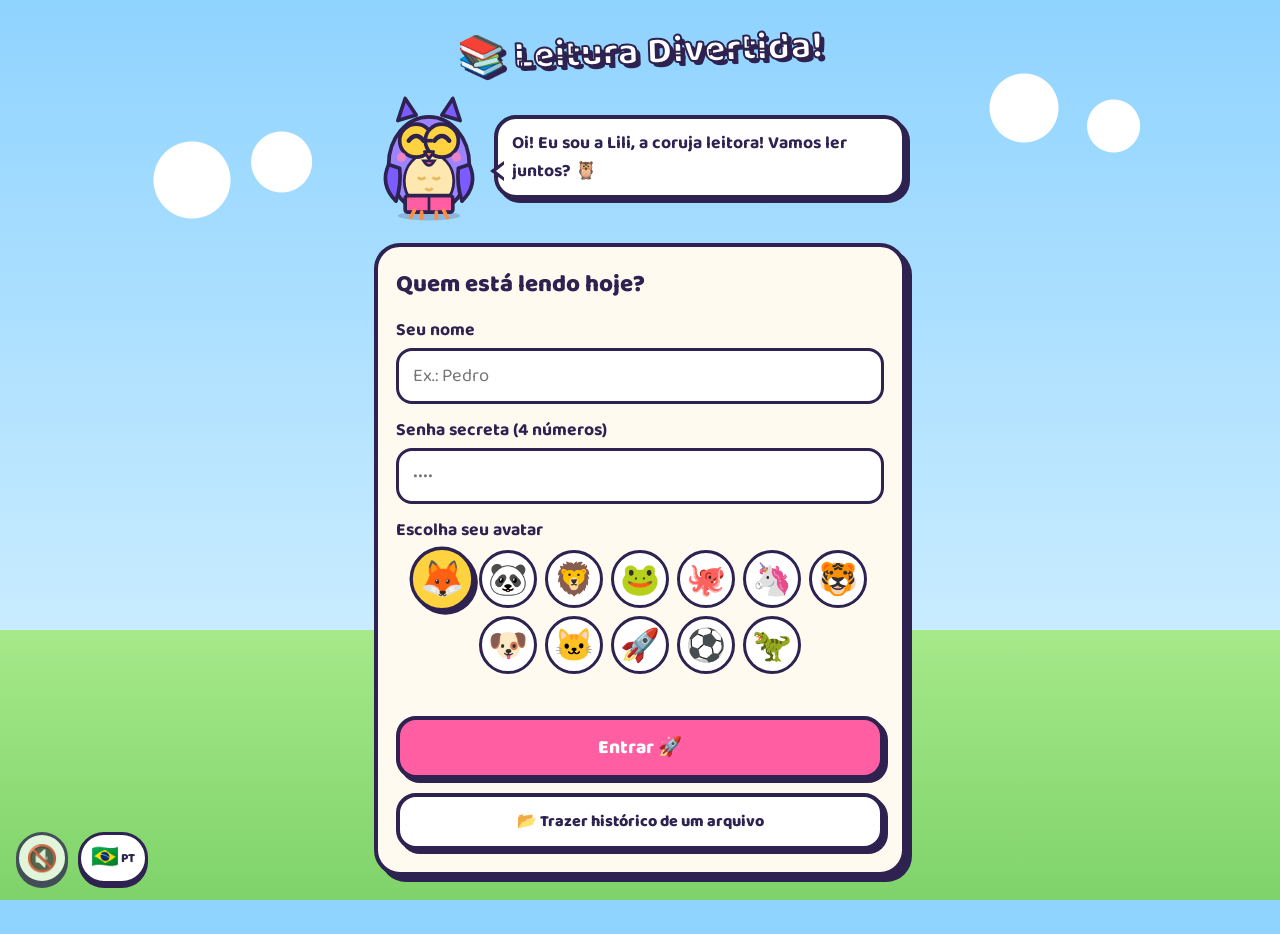
==== index.html @ f08fea02 "Add files via upload" ====
<!DOCTYPE html>
<html lang="pt-BR">
<head>
<meta charset="UTF-8">
<meta name="viewport" content="width=device-width, initial-scale=1, maximum-scale=1">
<title>Leitura Divertida com a Lili</title>
<meta name="apple-mobile-web-app-capable" content="yes">
<meta name="apple-mobile-web-app-title" content="Lili Leitura">
<meta name="mobile-web-app-capable" content="yes">
<meta name="apple-mobile-web-app-status-bar-style" content="default">
<meta name="theme-color" content="#7b5cff">
<link rel="manifest" href="manifest.webmanifest">
<link rel="apple-touch-icon" href="apple-touch-icon.png">
<link href="https://fonts.googleapis.com/css2?family=Baloo+2:wght@500;700;800&display=swap" rel="stylesheet">
<style>
  :root{
    --roxo:#7b5cff; --rosa:#ff5fa2; --amarelo:#ffd23f; --verde:#3ddc97;
    --azul:#3ab4ff; --laranja:#ff8c42; --tinta:#2d2250; --papel:#fffaf0;
    --pt:#3ddc97; --en:#3ab4ff;
  }
  *{box-sizing:border-box;margin:0;padding:0}
  body{
    font-family:'Baloo 2','Comic Sans MS','Trebuchet MS',sans-serif;
    color:var(--tinta); min-height:100vh;
    background:#8fd3ff;
    background-image:
      radial-gradient(circle at 15% 20%, #fff 0 38px, transparent 39px),
      radial-gradient(circle at 22% 18%, #fff 0 30px, transparent 31px),
      radial-gradient(circle at 80% 12%, #fff 0 34px, transparent 35px),
      radial-gradient(circle at 87% 14%, #fff 0 26px, transparent 27px),
      linear-gradient(#8fd3ff 0%, #c9ecff 70%, #a6e98a 70%, #7fd36a 100%);
    background-attachment:fixed;
  }
  .app{max-width:560px;margin:0 auto;padding:16px 14px 40px}
  .tela{display:none;animation:entra .35s ease}
  .tela.ativa{display:block}
  @keyframes entra{from{opacity:0;transform:translateY(14px) scale(.98)}to{opacity:1;transform:none}}

  .cartao{
    background:var(--papel); border:4px solid var(--tinta); border-radius:26px;
    box-shadow:6px 6px 0 var(--tinta); padding:18px; margin-bottom:18px;
  }
  h1{font-size:2.1rem;line-height:1.05;font-weight:800}
  h2{font-size:1.5rem;font-weight:800;margin-bottom:8px}
  .titulo-logo{
    text-align:center;color:#fff;font-size:2.4rem;font-weight:800;
    -webkit-text-stroke:2px var(--tinta);text-shadow:4px 4px 0 var(--tinta);
    margin:6px 0 10px;transform:rotate(-2deg)
  }
  label{display:block;font-weight:700;margin:12px 0 4px;font-size:1.1rem}
  input[type=text],input[type=number],input[type=password],input[type=date],select{
    width:100%;font:inherit;font-size:1.15rem;padding:10px 14px;border:3px solid var(--tinta);
    border-radius:16px;background:#fff;color:var(--tinta);outline:none
  }
  input:focus,select:focus{box-shadow:0 0 0 4px var(--amarelo)}
  .btn{
    display:inline-flex;align-items:center;justify-content:center;gap:8px;
    font:inherit;font-weight:800;font-size:1.2rem;cursor:pointer;
    padding:12px 20px;border:4px solid var(--tinta);border-radius:20px;
    background:var(--amarelo);color:var(--tinta);box-shadow:4px 4px 0 var(--tinta);
    transition:transform .08s, box-shadow .08s; width:100%; margin-top:14px
  }
  .btn:active{transform:translate(4px,4px);box-shadow:0 0 0 var(--tinta)}
  .btn.rosa{background:var(--rosa);color:#fff}
  .btn.verde{background:var(--verde)}
  .btn.azul{background:var(--azul);color:#fff}
  .btn.branco{background:#fff}
  .btn.peq{width:auto;font-size:1rem;padding:6px 14px;margin:0;border-width:3px;box-shadow:3px 3px 0 var(--tinta)}

  /* mascote */
  .mascote-area{display:flex;align-items:flex-end;gap:10px;margin-bottom:14px}
  .mascote{width:110px;flex-shrink:0;animation:flutua 2.6s ease-in-out infinite}
  .mascote.pula{animation:pula .6s ease 2}
  @keyframes flutua{0%,100%{transform:translateY(0)}50%{transform:translateY(-8px)}}
  @keyframes pula{0%,100%{transform:translateY(0) rotate(0)}40%{transform:translateY(-26px) rotate(-8deg)}}
  .balao{
    position:relative;background:#fff;border:4px solid var(--tinta);border-radius:22px;
    padding:10px 14px;font-weight:700;font-size:1.1rem;flex:1;margin-bottom:30px;
    box-shadow:4px 4px 0 var(--tinta)
  }
  .balao:after{
    content:"";position:absolute;left:-18px;bottom:14px;border:10px solid transparent;
    border-right:14px solid var(--tinta)
  }
  .balao:before{
    content:"";position:absolute;left:-10px;bottom:16px;border:8px solid transparent;
    border-right:10px solid #fff;z-index:1
  }

  /* avatares */
  .avatares{display:flex;gap:8px;flex-wrap:wrap;justify-content:center;margin-top:6px}
  .avatar{
    font-size:2rem;width:58px;height:58px;border-radius:50%;border:3px solid var(--tinta);
    background:#fff;cursor:pointer;display:flex;align-items:center;justify-content:center
  }
  .avatar.sel{background:var(--amarelo);transform:scale(1.12);box-shadow:3px 3px 0 var(--tinta)}

  /* topo do painel */
  .topo{display:flex;align-items:center;justify-content:space-between;margin-bottom:12px}
  .ola{display:flex;align-items:center;gap:10px}
  .ola .av{font-size:2.2rem;background:#fff;border:3px solid var(--tinta);border-radius:50%;width:56px;height:56px;display:flex;align-items:center;justify-content:center}
  .ola b{font-size:1.5rem;display:block;line-height:1}
  .ola small{font-size:1rem}

  .stats{display:grid;grid-template-columns:repeat(3,1fr);gap:10px;margin-bottom:18px}
  .stat{border:4px solid var(--tinta);border-radius:20px;padding:8px;text-align:center;box-shadow:4px 4px 0 var(--tinta)}
  .stat b{font-size:1.8rem;display:block;line-height:1.1}
  .stat span{font-size:.9rem;font-weight:700}

  .meta-barra{height:28px;border:4px solid var(--tinta);border-radius:20px;background:#fff;overflow:hidden;position:relative;margin:6px 0}
  .meta-enche{height:100%;background:repeating-linear-gradient(45deg,var(--rosa) 0 14px,#ff86ba 14px 28px);transition:width .8s}
  .meta-txt{position:absolute;inset:0;display:flex;align-items:center;justify-content:center;font-weight:800}
  canvas{width:100%;height:220px;display:block}
  .legenda{display:flex;gap:16px;justify-content:center;font-weight:700;margin-top:6px}
  .legenda i{display:inline-block;width:16px;height:16px;border-radius:5px;border:2px solid var(--tinta);vertical-align:-2px;margin-right:4px}

  .atalhos{display:grid;grid-template-columns:1fr;gap:12px}
  .atalho{
    display:flex;align-items:center;gap:14px;font:inherit;font-weight:800;font-size:1.35rem;
    border:4px solid var(--tinta);border-radius:24px;padding:14px 18px;cursor:pointer;
    box-shadow:5px 5px 0 var(--tinta);text-align:left;color:var(--tinta);transition:transform .1s
  }
  .atalho:hover{transform:rotate(-1deg) scale(1.02)}
  .atalho:active{transform:translate(4px,4px);box-shadow:0 0 0}
  .atalho .ic{font-size:2.3rem;background:#fff;border:3px solid var(--tinta);border-radius:16px;width:60px;height:60px;display:flex;align-items:center;justify-content:center}
  .atalho small{display:block;font-size:.95rem;font-weight:600}

  .voltar{background:#fff;border:3px solid var(--tinta);border-radius:14px;font:inherit;font-weight:800;padding:4px 14px;cursor:pointer;box-shadow:3px 3px 0 var(--tinta);margin-bottom:12px}

  .idiomas{display:flex;gap:10px}
  .idioma{
    flex:1;font:inherit;font-weight:800;font-size:1.15rem;padding:12px;cursor:pointer;
    border:4px solid var(--tinta);border-radius:18px;background:#fff;color:var(--tinta)
  }
  .idioma.sel.pt{background:var(--pt)}
  .idioma.sel.en{background:var(--en);color:#fff}
  .idioma .bandeira{font-size:1.8rem;display:block}

  .contador{display:flex;align-items:center;gap:10px}
  .contador button{font:inherit;font-weight:800;font-size:1.6rem;width:56px;height:52px;border:4px solid var(--tinta);border-radius:16px;background:var(--amarelo);cursor:pointer}
  .contador input{text-align:center;font-size:1.6rem;font-weight:800}

  .upload{
    border:4px dashed var(--tinta);border-radius:20px;background:#fff;padding:14px;text-align:center;cursor:pointer;
    display:flex;align-items:center;gap:14px;justify-content:center
  }
  .upload input{display:none}
  .capa-preview{width:80px;height:110px;border:3px solid var(--tinta);border-radius:10px;background:#ffe9a8 center/cover;display:flex;align-items:center;justify-content:center;font-size:2rem;flex-shrink:0}

  .estante{display:grid;grid-template-columns:repeat(auto-fill,minmax(110px,1fr));gap:12px;margin-top:6px}
  .livro{text-align:center;font-weight:700;font-size:.95rem;line-height:1.1}
  .livro .capa{width:100%;aspect-ratio:3/4;border:3px solid var(--tinta);border-radius:10px;background:#ffd23f center/cover;display:flex;align-items:center;justify-content:center;font-size:2.4rem;box-shadow:3px 3px 0 var(--tinta);margin-bottom:6px;position:relative}
  .livro .tag{position:absolute;top:-8px;right:-8px;font-size:1rem;background:#fff;border:2px solid var(--tinta);border-radius:10px;padding:0 5px}
  .livro small{display:block;font-weight:500;opacity:.8}
  .livro .pag{font-size:.85rem;color:var(--roxo)}
  .vazio{text-align:center;padding:10px;font-weight:700;opacity:.75}

  /* quiz */
  .progresso-quiz{display:flex;gap:8px;justify-content:center;margin-bottom:10px}
  .progresso-quiz span{width:22px;height:22px;border-radius:50%;border:3px solid var(--tinta);background:#fff}
  .progresso-quiz span.atual{background:var(--amarelo)}
  .progresso-quiz span.certa{background:var(--verde)}
  .progresso-quiz span.errada{background:var(--rosa)}
  .pergunta{font-size:1.45rem;font-weight:800;text-align:center;margin:6px 0 12px}
  .opcao{
    display:block;width:100%;font:inherit;font-weight:700;font-size:1.25rem;padding:12px;margin-bottom:10px;
    border:4px solid var(--tinta);border-radius:18px;background:#fff;cursor:pointer;color:var(--tinta);
    box-shadow:4px 4px 0 var(--tinta);text-align:left
  }
  .opcao:nth-child(1){background:#fff3c4}.opcao:nth-child(2){background:#d9f1ff}.opcao:nth-child(3){background:#ffe0ee}
  .opcao.certa{background:var(--verde)!important;animation:pula .5s}
  .opcao.errada{background:var(--rosa)!important;color:#fff;animation:treme .4s}
  .opcao:disabled{cursor:default}
  @keyframes treme{0%,100%{transform:translateX(0)}25%{transform:translateX(-8px)}75%{transform:translateX(8px)}}
  .estrelas{font-size:3rem;text-align:center;letter-spacing:6px}

  .toast{
    position:fixed;left:50%;bottom:24px;transform:translateX(-50%) translateY(150px);
    background:var(--tinta);color:#fff;font-weight:800;padding:12px 22px;border-radius:20px;
    transition:transform .3s;z-index:20;font-size:1.1rem;text-align:center;max-width:90%
  }
  .toast.mostra{transform:translateX(-50%) translateY(0)}
  .confete{position:fixed;top:-20px;width:12px;height:18px;z-index:30;pointer-events:none;animation:cai linear forwards}
  @keyframes cai{to{transform:translateY(110vh) rotate(720deg)}}
  .usuarios{display:flex;gap:8px;flex-wrap:wrap;margin-top:8px}
  .erro{color:#d6246e;font-weight:800;margin-top:8px;min-height:1.2em}

  .grid2{display:grid;grid-template-columns:1fr 1fr;gap:12px;margin-top:12px}
  .atalho.mini{flex-direction:column;text-align:center;font-size:1.1rem;padding:12px 6px;gap:6px;justify-content:center}
  .atalho.mini .ic{width:52px;height:52px;font-size:1.9rem}
  .xp-enche{height:100%;background:repeating-linear-gradient(45deg,var(--verde) 0 14px,#7cefbd 14px 28px);transition:width .8s}
  .medalhas{display:grid;grid-template-columns:repeat(auto-fill,minmax(100px,1fr));gap:10px}
  .medalha{text-align:center;border:3px solid var(--tinta);border-radius:18px;padding:8px 4px;background:#fff;font-size:.9rem;line-height:1.1;box-shadow:3px 3px 0 var(--tinta)}
  .medalha .em{font-size:2.3rem}
  .medalha small{display:block;margin-top:4px;color:var(--roxo);font-weight:700}
  .medalha.bloq{filter:grayscale(1);opacity:.55;box-shadow:none}
  .relogio{position:relative;width:220px;max-width:80%;margin:16px auto 0}
  .relogio svg{width:100%;display:block}
  #c-anel{transition:stroke-dashoffset .25s linear}
  #c-tempo{position:absolute;inset:0;display:flex;align-items:center;justify-content:center;font-size:3rem;font-weight:800}
  #c-tempos .idioma{line-height:1.1;padding:8px 4px}
  #c-tempos .idioma:disabled{opacity:.6}
  .flash{min-height:190px;border:4px solid var(--tinta);border-radius:24px;background:var(--amarelo);display:flex;flex-direction:column;align-items:center;justify-content:center;font-size:2.2rem;font-weight:800;text-align:center;padding:16px;cursor:pointer;box-shadow:5px 5px 0 var(--tinta);margin-top:8px}
  .flash.virado{background:var(--verde)}
  .flash small{font-size:1rem;font-weight:600;margin-top:6px}
  .estrelas-sel{display:flex;gap:4px}
  .estrelas-sel button{font-size:2.6rem;background:none;border:none;cursor:pointer;line-height:1}
  .paleta{display:flex;gap:8px;flex-wrap:wrap;margin-bottom:8px}
  .paleta button{width:38px;height:38px;border-radius:50%;border:3px solid var(--tinta);cursor:pointer;font-size:1.1rem}
  .paleta button.sel{transform:scale(1.2);box-shadow:2px 2px 0 var(--tinta)}
  #t-canvas{height:260px;border:3px solid var(--tinta);border-radius:16px;background:#fff;touch-action:none}
  .certificado{border:10px double var(--roxo);background:#fffdf3;padding:22px 16px;text-align:center;border-radius:20px;box-shadow:6px 6px 0 var(--tinta);font-size:1.15rem}
  .cert-lili{width:110px;margin:0 auto}
  .cert-titulo{font-size:2rem;font-weight:800;color:var(--rosa);-webkit-text-stroke:1px var(--tinta)}
  .cert-nome{font-size:2.2rem;font-weight:800;color:var(--roxo);border-bottom:3px dashed var(--tinta);display:inline-block;padding:0 16px}
  .cert-livro{font-size:1.5rem;font-weight:800}
  .cert-ass{margin-top:14px;font-weight:800;border-top:3px solid var(--tinta);display:inline-block;padding:4px 20px 0}
  .topo .btn.peq{padding:6px 10px}
  @media print{
    body{background:#fff!important}
    body *{visibility:hidden}
    #certificado,#certificado *{visibility:visible}
    #certificado{position:absolute;left:0;top:0;width:100%;box-shadow:none}
  }
  textarea{width:100%;font:inherit;font-size:1.15rem;padding:10px 14px;border:3px solid var(--tinta);border-radius:16px;background:#fff;color:var(--tinta);outline:none;min-height:110px;resize:vertical}
  textarea:focus{box-shadow:0 0 0 4px var(--amarelo)}
  .livro{cursor:pointer}
  .tipo-q{display:inline-block;font-size:.9rem;font-weight:800;background:#c9b8ff;border:2px solid var(--tinta);border-radius:10px;padding:0 8px;margin-bottom:6px}
  .resp{background:#fff;border:3px solid var(--tinta);border-radius:16px;padding:8px 12px;margin-top:8px}
  .resp small{display:block;opacity:.7;font-weight:700}
  .resp b{display:block}
  .q-item{background:#fff;border:3px solid var(--tinta);border-radius:16px;padding:8px 12px;margin-top:8px;display:flex;gap:8px;align-items:flex-start;justify-content:space-between}
  .det-topo{display:flex;gap:14px;align-items:center}
  .det-topo .capa{width:90px;aspect-ratio:3/4;border:3px solid var(--tinta);border-radius:10px;background:#ffd23f center/cover;display:flex;align-items:center;justify-content:center;font-size:2.4rem;box-shadow:3px 3px 0 var(--tinta);flex-shrink:0}
  .btn-musica{position:fixed;bottom:16px;left:16px;z-index:25;width:52px;height:52px;border-radius:50%;
    border:3px solid var(--tinta);background:#fff;font-size:1.6rem;cursor:pointer;box-shadow:0 4px 0 var(--tinta);
    display:flex;align-items:center;justify-content:center;padding:0}
  .btn-musica.tocando{background:#fff3c4;animation:balanca 1.6s ease-in-out infinite}
  .btn-musica.mudo{opacity:.75}
  @keyframes balanca{0%,100%{transform:rotate(-8deg)}50%{transform:rotate(8deg)}}
  .btn-idioma{position:fixed;bottom:16px;left:78px;z-index:25;height:52px;min-width:52px;border-radius:26px;
    border:3px solid var(--tinta);background:#fff;font-size:1.4rem;cursor:pointer;box-shadow:0 4px 0 var(--tinta);
    display:flex;align-items:center;justify-content:center;gap:2px;padding:0 10px;font-family:inherit}
  .btn-idioma small{font-size:.8rem;font-weight:800;color:var(--tinta)}
  html.ui-en .pergunta small{display:none}
</style>
</head>
<body>
<button id="btn-idioma" class="btn-idioma" aria-label="Português / English" onclick="alternarIdioma()">🇧🇷<small>PT</small></button>
<button id="btn-musica" class="btn-musica mudo" aria-label="Ligar ou desligar a música" onclick="alternarMusica()">🔇</button>
<div class="app">

  <!-- LOGIN -->
  <section id="tela-login" class="tela ativa">
    <div class="titulo-logo">📚 Leitura Divertida!</div>
    <div class="mascote-area">
      <div class="mascote" id="m-login"></div>
      <div class="balao">Oi! Eu sou a <b>Lili</b>, a coruja leitora! Vamos ler juntos? 🦉</div>
    </div>
    <div class="cartao">
      <h2>Quem está lendo hoje?</h2>
      <div id="usuarios-salvos"></div>
      <label for="login-nome">Seu nome</label>
      <input type="text" id="login-nome" placeholder="Ex.: Pedro" maxlength="20" autocomplete="off">
      <label for="login-senha">Senha secreta (4 números)</label>
      <input type="password" id="login-senha" inputmode="numeric" maxlength="4" placeholder="••••">
      <label>Escolha seu avatar</label>
      <div class="avatares" id="avatares"></div>
      <div class="erro" id="login-erro"></div>
      <button class="btn rosa" id="btn-entrar">Entrar 🚀</button>
      <label class="btn branco" for="restaurar-arq" style="font-size:1rem">📂 Trazer histórico de um arquivo</label>
    </div>
  </section>

  <!-- PAINEL -->
  <section id="tela-painel" class="tela">
    <div class="topo">
      <div class="ola"><div class="av" id="p-avatar">🦊</div><div><small>Olá,</small><b id="p-nome">Leitor</b></div></div>
      <div style="display:flex;gap:6px"><button class="btn peq" data-ir="historico" title="Histórico">📜</button><button class="btn peq" data-ir="feedback" title="Enviar feedback">💌</button><button class="btn peq" data-ir="resumo" title="Área dos pais">👨‍👩‍👦</button><button class="btn peq branco" id="btn-sair">Sair 👋</button></div>
    </div>
    <div class="mascote-area">
      <div class="mascote" id="m-painel"></div>
      <div class="balao" id="balao-painel">Que bom te ver!</div>
    </div>
    <div class="cartao" style="padding:12px 16px;cursor:pointer" data-ir="medalhas">
      <div style="display:flex;justify-content:space-between;align-items:center"><b id="nivel-nome" style="font-size:1.2rem">Nível 1</b><span style="font-weight:800">🏅 Medalhas ➜</span></div>
      <div class="meta-barra"><div class="xp-enche" id="xp-enche" style="width:0"></div><div class="meta-txt" id="xp-txt" style="font-size:.9rem"></div></div>
    </div>
    <div class="stats">
      <div class="stat" style="background:#fff3c4"><b id="s-paginas">0</b><span>páginas no mês</span></div>
      <div class="stat" style="background:#d9f1ff"><b id="s-livros">0</b><span>livros</span></div>
      <div class="stat" style="background:#ffe0ee"><b id="s-sequencia">0🔥</b><span>dias seguidos</span></div>
    </div>
    <div class="cartao">
      <div style="display:flex;justify-content:space-between;align-items:center">
        <h2 id="titulo-mes" style="margin:0">Meu mês</h2>
        <button class="btn peq" id="btn-meta">🎯 Meta</button>
      </div>
      <div class="meta-barra"><div class="meta-enche" id="meta-enche" style="width:0"></div><div class="meta-txt" id="meta-txt">0 / 300</div></div>
      <canvas id="grafico"></canvas>
      <div class="legenda"><span><i style="background:var(--pt)"></i>🇧🇷 Português</span><span><i style="background:var(--en)"></i>🇺🇸 Inglês</span></div>
    </div>
    <div class="atalhos">
      <button class="atalho" style="background:var(--verde)" data-ir="registrar"><span class="ic">📖</span><span>Registrar Leitura<small>Quantas páginas você leu?</small></span></button>
      <button class="atalho" style="background:#9ddcff" data-ir="crono"><span class="ic">⏱️</span><span>Ler com Cronômetro<small>Desafio de 10 a 30 minutos</small></span></button>
      <button class="atalho" style="background:#c9b8ff" data-ir="quiz"><span class="ic">🧠</span><span>Quiz Diário<small id="quiz-status">Você entendeu a história?</small></span></button>
    </div>
    <div class="grid2">
      <button class="atalho mini" style="background:var(--amarelo)" data-ir="adicionar"><span class="ic">➕</span>Adicionar Livro</button>
      <button class="atalho mini" style="background:#ffd0e4" data-ir="quero"><span class="ic">🌟</span>Quero Ler</button>
      <button class="atalho mini" style="background:#c8f5dc" data-ir="palavras"><span class="ic">🔤</span>Palavras</button>
      <button class="atalho mini" style="background:#ffe1c4" data-ir="medalhas"><span class="ic">🏅</span>Medalhas</button>
    </div>
    <div class="cartao">
      <h2>Minha estante 📚</h2>
      <div class="estante" id="estante"></div>
    </div>
  </section>

  <!-- REGISTRAR -->
  <section id="tela-registrar" class="tela">
    <button class="voltar" data-ir="painel">⬅ Voltar</button>
    <div class="mascote-area">
      <div class="mascote" id="m-registrar"></div>
      <div class="balao" id="balao-registrar">Conta pra mim: o que você leu hoje?</div>
    </div>
    <div class="cartao">
      <h2>📖 Registrar Leitura</h2>
      <label for="r-livro">Qual livro?</label>
      <select id="r-livro"></select>
      <label>Páginas lidas</label>
      <div class="contador">
        <button type="button" id="r-menos">−</button>
        <input type="number" id="r-paginas" value="5" min="1" max="999">
        <button type="button" id="r-mais">+</button>
      </div>
      <label for="r-minutos">Minutos lendo (opcional)</label>
      <input type="number" id="r-minutos" min="0" max="600" placeholder="Ex.: 15">
      <label>Em que idioma?</label>
      <div class="idiomas">
        <button type="button" class="idioma pt sel" data-lang="pt"><span class="bandeira">🇧🇷</span>Português</button>
        <button type="button" class="idioma en" data-lang="en"><span class="bandeira">🇺🇸</span>English</button>
      </div>
      <label for="r-data">Quando?</label>
      <input type="date" id="r-data">
      <div id="r-diario"></div>
      <div class="erro" id="r-erro"></div>
      <button class="btn verde" id="btn-registrar">Salvar leitura ⭐</button>
    </div>
  </section>

  <!-- ADICIONAR -->
  <section id="tela-adicionar" class="tela">
    <button class="voltar" data-ir="painel">⬅ Voltar</button>
    <div class="mascote-area">
      <div class="mascote" id="m-adicionar"></div>
      <div class="balao" id="balao-adicionar">Oba, livro novo! Qual é?</div>
    </div>
    <div class="cartao">
      <h2>➕ Adicionar Livro</h2>
      <label for="a-titulo">Título</label>
      <input type="text" id="a-titulo" maxlength="60" placeholder="Ex.: O Pequeno Príncipe">
      <label for="a-autor">Autor</label>
      <input type="text" id="a-autor" maxlength="50" placeholder="Ex.: Antoine de Saint-Exupéry">
      <label>Idioma do livro</label>
      <div class="idiomas" id="a-idiomas">
        <button type="button" class="idioma pt sel" data-lang="pt"><span class="bandeira">🇧🇷</span>Português</button>
        <button type="button" class="idioma en" data-lang="en"><span class="bandeira">🇺🇸</span>English</button>
      </div>
      <label>Onde vai o livro?</label>
      <div class="idiomas" id="a-status">
        <button type="button" class="idioma pt sel" data-st="lendo"><span class="bandeira">📖</span>Estou lendo</button>
        <button type="button" class="idioma pt" data-st="quero"><span class="bandeira">🌟</span>Quero ler</button>
      </div>
      <label>Capa do livro</label>
      <label class="upload" for="a-capa">
        <div class="capa-preview" id="a-preview">📕</div>
        <div><b>Toque para escolher<br>uma foto da capa</b><br><small>(opcional)</small></div>
        <input type="file" id="a-capa" accept="image/*">
      </label>
      <div class="erro" id="a-erro"></div>
      <button class="btn" id="btn-adicionar">Colocar na estante 📚</button>
    </div>
  </section>

  <!-- HISTÓRICO -->
  <section id="tela-historico" class="tela">
    <button class="voltar" data-ir="painel">⬅ Voltar</button>
    <div class="cartao">
      <h2>💾 Guardar meu histórico</h2>
      <p>Salve um arquivo com todos os cadastros (livros, leituras, quizzes e respostas). No iPad, escolha <b>Salvar em Arquivos</b>. Para recuperar em outro aparelho, use “Restaurar”.</p>
      <p id="hist-backup-info" style="font-weight:700;color:var(--roxo)"></p>
      <button class="btn verde" id="btn-backup">💾 Salvar histórico em arquivo</button>
      <button class="btn branco" id="btn-csv">📊 Exportar planilha (Numbers/Excel)</button>
      <label class="btn branco" for="restaurar-arq">📂 Restaurar de um arquivo</label>
    </div>
    <div class="cartao" id="hist-caixa"></div>
  </section>

  <!-- CRONÔMETRO -->
  <section id="tela-crono" class="tela">
    <button class="voltar" data-ir="painel">⬅ Voltar</button>
    <div class="mascote-area"><div class="mascote" id="m-crono"></div><div class="balao" id="balao-crono"></div></div>
    <div class="cartao">
      <h2>⏱️ Ler com cronômetro</h2>
      <label for="c-livro">Qual livro?</label>
      <select id="c-livro"></select>
      <label>Quanto tempo?</label>
      <div class="idiomas" id="c-tempos">
        <button type="button" class="idioma pt" data-min="10">10<br>min</button>
        <button type="button" class="idioma pt sel" data-min="15">15<br>min</button>
        <button type="button" class="idioma pt" data-min="20">20<br>min</button>
        <button type="button" class="idioma pt" data-min="30">30<br>min</button>
      </div>
      <div class="relogio">
        <svg viewBox="0 0 220 220"><circle cx="110" cy="110" r="95" fill="#fff" stroke="#2d2250" stroke-width="6"/>
          <circle id="c-anel" cx="110" cy="110" r="95" fill="none" stroke="#3ab4ff" stroke-width="14" stroke-linecap="round" stroke-dasharray="597" stroke-dashoffset="597" transform="rotate(-90 110 110)"/></svg>
        <div id="c-tempo">15:00</div>
      </div>
      <button class="btn verde" id="c-iniciar">▶️ Começar</button>
      <button class="btn branco" id="c-terminar">🏁 Terminei de ler</button>
    </div>
  </section>

  <!-- PALAVRAS -->
  <section id="tela-palavras" class="tela">
    <button class="voltar" data-ir="painel">⬅ Voltar</button>
    <div class="mascote-area"><div class="mascote" id="m-palavras"></div><div class="balao" id="balao-palavras"></div></div>
    <div class="cartao">
      <h2>🔤 Palavra nova</h2>
      <label for="w-palavra">Palavra</label>
      <input type="text" id="w-palavra" maxlength="40" placeholder="Ex.: brave" autocomplete="off">
      <label for="w-significado">O que significa?</label>
      <input type="text" id="w-significado" maxlength="80" placeholder="Ex.: corajoso" autocomplete="off">
      <label>Idioma da palavra</label>
      <div class="idiomas" id="w-idiomas">
        <button type="button" class="idioma pt" data-lang="pt"><span class="bandeira">🇧🇷</span>Português</button>
        <button type="button" class="idioma en sel" data-lang="en"><span class="bandeira">🇺🇸</span>English</button>
      </div>
      <label for="w-livro">De qual livro? (opcional)</label>
      <select id="w-livro"></select>
      <div class="erro" id="w-erro"></div>
      <button class="btn verde" id="w-salvar">Anotar palavra ✏️</button>
    </div>
    <div class="cartao" id="w-lista"></div>
  </section>

  <!-- MEDALHAS -->
  <section id="tela-medalhas" class="tela">
    <button class="voltar" data-ir="painel">⬅ Voltar</button>
    <div class="mascote-area"><div class="mascote" id="m-medalhas"></div><div class="balao" id="balao-medalhas"></div></div>
    <div class="cartao" id="medalhas-caixa"></div>
  </section>

  <!-- QUERO LER -->
  <section id="tela-quero" class="tela">
    <button class="voltar" data-ir="painel">⬅ Voltar</button>
    <div class="mascote-area"><div class="mascote" id="m-quero"></div><div class="balao" id="balao-quero"></div></div>
    <div class="cartao" id="quero-caixa"></div>
  </section>

  <!-- TERMINEI O LIVRO -->
  <section id="tela-terminei" class="tela">
    <button class="voltar" id="t-voltar">⬅ Voltar</button>
    <div class="mascote-area"><div class="mascote" id="m-terminei"></div><div class="balao" id="balao-terminei"></div></div>
    <div class="cartao">
      <h2 id="t-titulo">🏁 Terminei!</h2>
      <label>Que nota você dá para o livro?</label>
      <div id="t-estrelas" class="estrelas-sel"><button>☆</button><button>☆</button><button>☆</button><button>☆</button><button>☆</button></div>
      <label for="t-opiniao">O que você achou da história?</label>
      <textarea id="t-opiniao" placeholder="Eu gostei porque..."></textarea>
      <label>Desenhe sua parte favorita 🎨</label>
      <div class="paleta" id="t-paleta">
        <button data-cor="#2d2250" class="sel" style="background:#2d2250"></button>
        <button data-cor="#ff5fa2" style="background:#ff5fa2"></button>
        <button data-cor="#ffd23f" style="background:#ffd23f"></button>
        <button data-cor="#3ddc97" style="background:#3ddc97"></button>
        <button data-cor="#3ab4ff" style="background:#3ab4ff"></button>
        <button data-cor="#ff8c42" style="background:#ff8c42"></button>
        <button data-cor="#8b5a2b" style="background:#8b5a2b"></button>
        <button data-cor="#ffffff" style="background:#fff" title="Borracha">🧽</button>
        <button id="t-limpar" title="Limpar" style="background:#fff;width:auto;border-radius:12px;padding:0 8px;font-weight:800">Limpar</button>
      </div>
      <canvas id="t-canvas"></canvas>
      <button class="btn" id="t-salvar">Ganhar meu certificado 🎓</button>
    </div>
  </section>

  <!-- CERTIFICADO -->
  <section id="tela-certificado" class="tela">
    <div class="certificado" id="certificado"></div>
    <button class="btn azul" id="cert-imprimir">🖨️ Imprimir ou salvar PDF</button>
    <button class="btn branco" id="cert-voltar">🏠 Voltar ao painel</button>
  </section>

  <!-- RESUMO PARA OS PAIS -->
  <section id="tela-resumo" class="tela">
    <button class="voltar" data-ir="painel">⬅ Voltar</button>
    <div class="cartao" id="resumo-caixa"></div>
    <div class="cartao" id="pais-config" style="display:none"></div>
  </section>

  <!-- DIÁRIO DO DIA -->
  <section id="tela-feedback" class="tela">
    <button class="voltar" data-ir="painel">⬅ Voltar</button>
    <div class="mascote-area"><div class="mascote" id="m-feedback"></div><div class="balao" id="balao-feedback">Tem uma ideia, achou um problema ou quer mandar um recado? Eu levo para o criador do app! 💌</div></div>
    <div class="cartao">
      <h2>💌 Enviar feedback</h2>
      <label for="fb-tipo">Sobre o quê?</label>
      <select id="fb-tipo">
        <option value="Ideia">💡 Ideia</option>
        <option value="Problema">🐞 Problema</option>
        <option value="Elogio">💜 Elogio</option>
        <option value="Outro">✉️ Outro</option>
      </select>
      <label for="fb-msg">Sua mensagem</label>
      <textarea id="fb-msg" maxlength="2000" placeholder="Escreva aqui..."></textarea>
      <div class="erro" id="fb-erro"></div>
      <button class="btn verde" id="fb-enviar">Enviar 📨</button>
      <a class="btn branco" id="fb-mail" style="display:none;text-align:center;text-decoration:none" href="#">✉️ Enviar pelo app Mail</a>
    </div>
  </section>

  <section id="tela-diario" class="tela">
    <button class="voltar" data-ir="registrar">⬅ Voltar</button>
    <div class="mascote-area"><div class="mascote" id="m-diario"></div><div class="balao" id="balao-diario"></div></div>
    <div class="cartao" id="diario-caixa"></div>
  </section>

  <!-- LIVRO (diário) -->
  <section id="tela-livro" class="tela">
    <button class="voltar" data-ir="painel">⬅ Voltar</button>
    <div class="cartao" id="livro-caixa"></div>
  </section>

  <!-- PERGUNTAS (área dos pais) -->
  <section id="tela-pais" class="tela">
    <button class="voltar" id="pais-voltar">⬅ Voltar</button>
    <div class="cartao" id="pais-caixa"></div>
  </section>

  <!-- QUIZ -->
  <section id="tela-quiz" class="tela">
    <button class="voltar" data-ir="painel">⬅ Voltar</button>
    <div class="mascote-area">
      <div class="mascote" id="m-quiz"></div>
      <div class="balao" id="balao-quiz">Pronto para o desafio de hoje?</div>
    </div>
    <div class="cartao" id="quiz-caixa"></div>
  </section>

</div>
<div class="toast" id="toast"></div>
<input type="file" id="restaurar-arq" accept=".json,application/json" style="display:none">

<script>
/* ============ MASCOTE (Lili, a coruja) ============ */
function mascoteSVG(humor, nivel){
  nivel = nivel||1;
  const olhos = {
    feliz:'<path d="M38 52 q8 -10 16 0" stroke="#2d2250" stroke-width="5" fill="none" stroke-linecap="round"/><path d="M66 52 q8 -10 16 0" stroke="#2d2250" stroke-width="5" fill="none" stroke-linecap="round"/>',
    uau:'<circle cx="46" cy="52" r="13" fill="#fff" stroke="#2d2250" stroke-width="4"/><circle cx="74" cy="52" r="13" fill="#fff" stroke="#2d2250" stroke-width="4"/><circle cx="46" cy="52" r="7" fill="#2d2250"/><circle cx="74" cy="52" r="7" fill="#2d2250"/><circle cx="49" cy="49" r="2.5" fill="#fff"/><circle cx="77" cy="49" r="2.5" fill="#fff"/>',
    pensa:'<circle cx="46" cy="52" r="12" fill="#fff" stroke="#2d2250" stroke-width="4"/><circle cx="74" cy="52" r="12" fill="#fff" stroke="#2d2250" stroke-width="4"/><circle cx="50" cy="47" r="5" fill="#2d2250"/><circle cx="78" cy="47" r="5" fill="#2d2250"/>',
    ops:'<circle cx="46" cy="54" r="11" fill="#fff" stroke="#2d2250" stroke-width="4"/><circle cx="74" cy="54" r="11" fill="#fff" stroke="#2d2250" stroke-width="4"/><circle cx="46" cy="56" r="5" fill="#2d2250"/><circle cx="74" cy="56" r="5" fill="#2d2250"/><path d="M34 38 l18 6 M86 38 l-18 6" stroke="#2d2250" stroke-width="4" stroke-linecap="round"/>'
  }[humor] || '';
  const boca = {
    feliz:'<path d="M54 74 q6 10 12 0 z" fill="#ff5fa2" stroke="#2d2250" stroke-width="3"/>',
    uau:'<ellipse cx="60" cy="76" rx="6" ry="8" fill="#ff5fa2" stroke="#2d2250" stroke-width="3"/>',
    pensa:'<path d="M54 76 q6 -3 12 0" stroke="#2d2250" stroke-width="3" fill="none" stroke-linecap="round"/>',
    ops:'<path d="M53 80 q7 -8 14 0" stroke="#2d2250" stroke-width="3" fill="none" stroke-linecap="round"/>'
  }[humor] || '';
  const extra = humor==='pensa' ? '<text x="92" y="22" font-size="22" font-weight="800" fill="#2d2250">?</text>'
    : humor==='uau' ? '<text x="88" y="24" font-size="20">✨</text>'
    : humor==='ops' ? '<path d="M92 40 q4 8 0 12 q-4 -4 0 -12z" fill="#3ab4ff" stroke="#2d2250" stroke-width="2"/>' : '';
  return `<svg viewBox="0 0 120 140" xmlns="http://www.w3.org/2000/svg">
    <ellipse cx="60" cy="134" rx="34" ry="5" fill="#2d2250" opacity=".2"/>
    ${nivel>=4?'<path d="M28 44 Q8 100 18 132 L102 132 Q112 100 92 44 Z" fill="#ff3b5c" stroke="#2d2250" stroke-width="4" stroke-linejoin="round"/>':''}
    <path d="M26 30 L34 6 L46 24 Z" fill="#7b5cff" stroke="#2d2250" stroke-width="4" stroke-linejoin="round"/>
    <path d="M94 30 L86 6 L74 24 Z" fill="#7b5cff" stroke="#2d2250" stroke-width="4" stroke-linejoin="round"/>
    <ellipse cx="60" cy="78" rx="44" ry="52" fill="#9d84ff" stroke="#2d2250" stroke-width="4"/>
    <ellipse cx="60" cy="96" rx="27" ry="30" fill="#ffe7b0" stroke="#2d2250" stroke-width="3"/>
    <path d="M48 92 q4 4 8 0 M64 92 q4 4 8 0 M56 104 q4 4 8 0" stroke="#e8b960" stroke-width="3" fill="none"/>
    ${nivel>=2?'<path d="M60 86 L46 79 L46 93 Z M60 86 L74 79 L74 93 Z" fill="#ff5fa2" stroke="#2d2250" stroke-width="3" stroke-linejoin="round"/><circle cx="60" cy="86" r="4" fill="#ffd23f" stroke="#2d2250" stroke-width="2"/>':''}
    <path d="M16 78 q-10 22 8 40 q6 -18 4 -36z" fill="#7b5cff" stroke="#2d2250" stroke-width="4" stroke-linejoin="round"/>
    <path d="M104 78 q10 22 -8 40 q-6 -18 -4 -36z" fill="#7b5cff" stroke="#2d2250" stroke-width="4" stroke-linejoin="round"/>
    <circle cx="46" cy="52" r="18" fill="#ffd23f" stroke="#2d2250" stroke-width="4"/>
    <circle cx="74" cy="52" r="18" fill="#ffd23f" stroke="#2d2250" stroke-width="4"/>
    <line x1="64" y1="52" x2="56" y2="52" stroke="#2d2250" stroke-width="4"/>
    ${olhos}
    <path d="M55 64 L65 64 L60 72 Z" fill="#ff8c42" stroke="#2d2250" stroke-width="3" stroke-linejoin="round"/>
    ${boca}
    <circle cx="30" cy="70" r="5" fill="#ff86ba" opacity=".8"/><circle cx="90" cy="70" r="5" fill="#ff86ba" opacity=".8"/>
    <rect x="34" y="112" width="52" height="18" rx="3" fill="#ff5fa2" stroke="#2d2250" stroke-width="4"/>
    <line x1="60" y1="112" x2="60" y2="130" stroke="#2d2250" stroke-width="3"/>
    <path d="M44 128 l-4 8 M76 128 l4 8 M52 130 l0 7 M68 130 l0 7" stroke="#ff8c42" stroke-width="4" stroke-linecap="round"/>
    ${nivel>=5?'<path d="M38 28 L42 6 L52 18 L60 2 L68 18 L78 6 L82 28 Z" fill="#ffd23f" stroke="#2d2250" stroke-width="4" stroke-linejoin="round"/><circle cx="60" cy="20" r="3" fill="#ff5fa2"/>'
      : nivel>=3?'<path d="M60 4 L98 16 L60 28 L22 16 Z" fill="#2d2250"/><rect x="44" y="18" width="32" height="12" fill="#2d2250"/><path d="M96 16 L98 34" stroke="#ffd23f" stroke-width="3"/><circle cx="98" cy="36" r="4" fill="#ffd23f" stroke="#2d2250" stroke-width="2"/>':''}
    ${extra}
  </svg>`;
}
function mascote(id, humor, pular){
  const el = document.getElementById(id);
  el.innerHTML = mascoteSVG(humor, (atual && banco.usuarios[atual]) ? nivelInfo().nivel : 1);
  if(pular){ el.classList.remove('pula'); void el.offsetWidth; el.classList.add('pula'); setTimeout(()=>el.classList.remove('pula'),1300); }
}

/* ============ DADOS ============ */
const CHAVE = 'leituraDivertida_v1';
const AVATARES = ['🦊','🐼','🦁','🐸','🐙','🦄','🐯','🐶','🐱','🚀','⚽','🦖'];
let banco = migrar(JSON.parse(localStorage.getItem(CHAVE) || '{"usuarios":{},"ultimo":null}'));
let atual = null; // nome do usuario
let avatarSel = AVATARES[0];
let langRegistro = 'pt', langLivro = 'pt', capaDataURL = null;

function salvar(){ localStorage.setItem(CHAVE, JSON.stringify(banco)); }
function u(){ return banco.usuarios[atual]; }
function hojeISO(d=new Date()){ const z=n=>String(n).padStart(2,'0'); return d.getFullYear()+'-'+z(d.getMonth()+1)+'-'+z(d.getDate()); }
function esc(s){ return String(s).replace(/[&<>"']/g,c=>({'&':'&amp;','<':'&lt;','>':'&gt;','"':'&quot;',"'":'&#39;'}[c])); }
function id(){ return Date.now().toString(36)+Math.random().toString(36).slice(2,6); }

function toast(msg){ const t=document.getElementById('toast'); t.textContent=msg; t.classList.add('mostra'); clearTimeout(t._t); t._t=setTimeout(()=>t.classList.remove('mostra'),2200); }
function confete(){
  const cores=['#ff5fa2','#ffd23f','#3ddc97','#3ab4ff','#7b5cff','#ff8c42'];
  for(let i=0;i<60;i++){
    const c=document.createElement('div'); c.className='confete';
    c.style.left=Math.random()*100+'vw'; c.style.background=cores[i%cores.length];
    c.style.animationDuration=(1.6+Math.random()*1.6)+'s'; c.style.animationDelay=(Math.random()*.4)+'s';
    c.style.borderRadius = Math.random()>.5?'50%':'3px';
    document.body.appendChild(c); setTimeout(()=>c.remove(),3800);
  }
}

/* ============ NAVEGAÇÃO ============ */
function ir(tela){
  document.querySelectorAll('.tela').forEach(t=>t.classList.remove('ativa'));
  document.getElementById('tela-'+tela).classList.add('ativa');
  window.scrollTo(0,0);
  if(tela==='painel') montarPainel();
  if(tela==='registrar') montarRegistrar();
  if(tela==='adicionar') montarAdicionar();
  if(tela==='quiz') montarQuiz();
  if(tela==='historico') montarHistorico();
  if(tela==='crono') montarCrono();
  if(tela==='palavras') montarPalavras();
  if(tela==='medalhas') montarMedalhas();
  if(tela==='quero') montarQuero();
  if(tela==='resumo') montarResumo();
  if(tela==='feedback') montarFeedback();
}
document.querySelectorAll('[data-ir]').forEach(b=>b.addEventListener('click',()=>ir(b.dataset.ir)));

/* ============ LOGIN ============ */
function montarLogin(){
  mascote('m-login','feliz');
  const av=document.getElementById('avatares'); av.innerHTML='';
  AVATARES.forEach(a=>{
    const b=document.createElement('button'); b.className='avatar'+(a===avatarSel?' sel':''); b.textContent=a; b.type='button';
    b.onclick=()=>{avatarSel=a; montarLogin();}; av.appendChild(b);
  });
  const nomes=Object.keys(banco.usuarios), box=document.getElementById('usuarios-salvos');
  box.innerHTML = nomes.length ? '<small><b>Já tenho conta:</b></small><div class="usuarios">'+nomes.map(n=>
    `<button class="btn peq branco" data-nome="${esc(n)}">${banco.usuarios[n].avatar} ${esc(n)}</button>`).join('')+'</div>' : '';
  box.querySelectorAll('[data-nome]').forEach(b=>b.onclick=()=>{
    document.getElementById('login-nome').value=b.dataset.nome;
    avatarSel=banco.usuarios[b.dataset.nome].avatar; montarLogin();
    document.getElementById('login-senha').focus();
  });
}
document.getElementById('btn-entrar').onclick=()=>{
  const nome=document.getElementById('login-nome').value.trim();
  const senha=document.getElementById('login-senha').value.trim();
  const erro=document.getElementById('login-erro');
  if(!nome){ erro.textContent='Escreva seu nome! ✏️'; mascote('m-login','ops',true); return; }
  if(!/^\d{4}$/.test(senha)){ erro.textContent='A senha precisa ter 4 números 🔢'; mascote('m-login','ops',true); return; }
  const existente=banco.usuarios[nome];
  if(existente){
    if(existente.senha!==senha){ erro.textContent='Hmm, senha errada. Tente de novo! 🙈'; mascote('m-login','ops',true); return; }
    existente.avatar=avatarSel;
  } else {
    banco.usuarios[nome]=migrar({usuarios:{x:{senha, avatar:avatarSel, meta:300}}}).usuarios.x;
  }
  atual=nome; banco.ultimo=nome; salvar();
  erro.textContent=''; document.getElementById('login-senha').value='';
  ir('painel');
};
document.getElementById('login-senha').addEventListener('keydown',e=>{ if(e.key==='Enter') document.getElementById('btn-entrar').click(); });
document.getElementById('btn-sair').onclick=()=>{ pararCrono(); registroPendente=null; atual=null; paisLiberado=false; montarLogin(); ir('login'); };

/* ============ PAINEL ============ */
const MESES=['Janeiro','Fevereiro','Março','Abril','Maio','Junho','Julho','Agosto','Setembro','Outubro','Novembro','Dezembro'];
function leiturasDoMes(){
  const p=hojeISO().slice(0,7);
  return u().leituras.filter(l=>l.data.startsWith(p));
}
function sequencia(){
  const dias=new Set(u().leituras.map(l=>l.data)); let n=0; const d=new Date();
  if(!dias.has(hojeISO(d))) d.setDate(d.getDate()-1);
  while(dias.has(hojeISO(d))){ n++; d.setDate(d.getDate()-1); }
  return n;
}
function montarPainel(){
  const user=u();
  document.getElementById('p-nome').textContent=atual;
  document.getElementById('p-avatar').textContent=user.avatar;
  const mes=leiturasDoMes(), total=mes.reduce((s,l)=>s+l.paginas,0), seq=sequencia();
  document.getElementById('s-paginas').textContent=total;
  document.getElementById('s-livros').textContent=user.livros.filter(l=>l.status!=='quero').length;
  document.getElementById('s-sequencia').textContent=seq+'🔥';
  document.getElementById('titulo-mes').textContent='Meu '+MESES[new Date().getMonth()]+' 📅';
  const pct=Math.min(100,Math.round(total/user.meta*100));
  document.getElementById('meta-enche').style.width=pct+'%';
  document.getElementById('meta-txt').textContent=`${total} / ${user.meta} páginas (${pct}%)`;
  const feitoQuiz=user.quiz[hojeISO()];
  document.getElementById('quiz-status').textContent= feitoQuiz ? `Feito hoje: ${feitoQuiz.acertos}/3 ⭐` : 'Você entendeu a história?';

  let frase, humor='feliz';
  const pendP=diarioPendente(hojeISO());
  if(pendP && !user.leituras.some(l=>l.data===hojeISO())){ frase=`Antes de registrar a leitura de hoje, escreva o diário de ${fmtData(pendP)}! 📓`; humor='pensa'; }
  else if(!user.livros.length){ frase='Vamos começar colocando seu primeiro livro na estante! 📚'; humor='uau'; }
  else if(pct>=100){ frase='UAU! Você bateu a meta do mês! Você é um super leitor! 🏆'; humor='uau'; }
  else if(seq>=3){ frase=`${seq} dias seguidos lendo! Não deixa o fogo apagar! 🔥`; humor='uau'; }
  else if(user.leituras.length && (!banco.ultimoBackup || (Date.now()-new Date(banco.ultimoBackup))/864e5>7)){ frase='Psiu! Faz tempo que você não salva seu histórico. Toque em 📜 Histórico! 💾'; humor='pensa'; }
  else if(!feitoQuiz){ frase='Já fez o Quiz Diário? Tenho 3 perguntas pra você! 🧠'; humor='pensa'; }
  else { frase=['Cada página é uma aventura nova!','Ler em inglês e português é um superpoder! 💪','Que tal ler mais um pouquinho hoje?'][new Date().getDate()%3]; }
  document.getElementById('balao-painel').textContent=frase;
  mascote('m-painel',humor);
  desenharGrafico(mes);
  montarEstante();
  montarExtrasPainel();
}
function desenharGrafico(mes){
  const cv=document.getElementById('grafico'), dpr=window.devicePixelRatio||1;
  const W=cv.clientWidth, H=cv.clientHeight; cv.width=W*dpr; cv.height=H*dpr;
  const g=cv.getContext('2d'); g.scale(dpr,dpr); g.clearRect(0,0,W,H);
  const hoje=new Date(), diasMes=new Date(hoje.getFullYear(),hoje.getMonth()+1,0).getDate();
  const pt=Array(diasMes).fill(0), en=Array(diasMes).fill(0);
  mes.forEach(l=>{ const d=+l.data.slice(8,10)-1; (l.idioma==='en'?en:pt)[d]+=l.paginas; });
  const max=Math.max(10,...pt.map((v,i)=>v+en[i]));
  const esq=28, base=H-22, topo=10, larg=(W-esq-4)/diasMes;
  g.font='bold 11px "Baloo 2",sans-serif'; g.fillStyle='#2d2250'; g.strokeStyle='rgba(45,34,80,.15)'; g.lineWidth=1;
  for(let i=0;i<=4;i++){
    const y=base-(base-topo)*i/4; g.beginPath(); g.moveTo(esq,y); g.lineTo(W,y); g.stroke();
    g.fillText(Math.round(max*i/4), 0, y+4);
  }
  function barra(x,y,w,h,cor){
    if(h<=0) return; const r=Math.min(5,w/2,h/2);
    g.fillStyle=cor; g.strokeStyle='#2d2250'; g.lineWidth=2;
    g.beginPath(); g.moveTo(x,y+h); g.lineTo(x,y+r); g.quadraticCurveTo(x,y,x+r,y); g.lineTo(x+w-r,y);
    g.quadraticCurveTo(x+w,y,x+w,y+r); g.lineTo(x+w,y+h); g.closePath(); g.fill(); g.stroke();
  }
  for(let i=0;i<diasMes;i++){
    const x=esq+i*larg+larg*.15, w=larg*.7;
    const hp=(base-topo)*pt[i]/max, he=(base-topo)*en[i]/max;
    barra(x,base-hp,w,hp,'#3ddc97'); barra(x,base-hp-he,w,he,'#3ab4ff');
    if(i===hoje.getDate()-1){ g.fillStyle='#ff5fa2'; g.beginPath(); g.arc(x+w/2,base+8,4,0,7); g.fill(); }
    if((i+1)%5===0||i===0){ g.fillStyle='#2d2250'; g.textAlign='center'; g.fillText(i+1,x+w/2,H-2); g.textAlign='left'; }
  }
  g.strokeStyle='#2d2250'; g.lineWidth=3; g.beginPath(); g.moveTo(esq,base); g.lineTo(W,base); g.stroke();
}
function paginasDoLivro(idl){ return u().leituras.filter(l=>l.livro===idl).reduce((s,l)=>s+l.paginas,0); }
function montarEstante(){
  const est=document.getElementById('estante'), livros=u().livros.filter(l=>l.status!=='quero');
  if(!livros.length){ est.innerHTML='<div class="vazio" style="grid-column:1/-1">Sua estante está vazia. Adicione um livro! 🙂</div>'; return; }
  const cores=['#ffd23f','#ff8c42','#3ddc97','#3ab4ff','#ff5fa2','#c9b8ff'];
  est.innerHTML=livros.map((l,i)=>`
    <div class="livro" data-livro="${l.id}">
      <div class="capa" style="${l.capa?`background-image:url(${l.capa})`:`background-color:${cores[i%cores.length]}`}">
        ${l.capa?'':'📘'}<span class="tag">${l.idioma==='en'?'🇺🇸':'🇧🇷'}</span>${l.status==='terminado'?'<span class="tag" style="left:-8px;right:auto">🏁</span>':''}
      </div>
      ${esc(l.titulo)}<small>${esc(l.autor)}</small><span class="pag">${paginasDoLivro(l.id)} págs lidas</span>
    </div>`).join('');
  est.querySelectorAll('[data-livro]').forEach(d=>d.onclick=()=>abrirLivro(d.dataset.livro));
}
document.getElementById('btn-meta').onclick=()=>{
  const v=prompt('Quantas páginas você quer ler este mês? 🎯', u().meta);
  const n=parseInt(v,10);
  if(n>0 && n<10000){ u().meta=n; salvar(); montarPainel(); toast('Meta nova: '+n+' páginas! 💪'); }
};

/* ============ REGISTRAR ============ */
function marcarIdioma(grupo, lang){
  grupo.querySelectorAll('.idioma').forEach(b=>b.classList.toggle('sel', b.dataset.lang===lang));
}
function montarRegistrar(){
  const sel=document.getElementById('r-livro'), livros=u().livros.filter(l=>l.status!=='quero');
  document.getElementById('r-minutos').value = registroPendente ? registroPendente.minutos : '';
  document.getElementById('r-erro').textContent='';
  document.getElementById('r-data').value=hojeISO();
  document.getElementById('r-data').max=hojeISO();
  setTimeout(atualizarAvisoDiario,0);
  if(!livros.length){
    sel.innerHTML='<option value="">Nenhum livro ainda</option>';
    document.getElementById('balao-registrar').textContent='Primeiro adicione um livro na estante, tá? 📚';
    mascote('m-registrar','pensa'); return;
  }
  sel.innerHTML=livros.map(l=>`<option value="${l.id}">${l.idioma==='en'?'🇺🇸':'🇧🇷'} ${esc(l.titulo)}</option>`).join('');
  if(registroPendente && livros.some(l=>l.id===registroPendente.livro)) sel.value=registroPendente.livro;
  langRegistro=(livros.find(l=>l.id===sel.value)||livros[0]).idioma; marcarIdioma(document.getElementById('tela-registrar'),langRegistro);
  document.getElementById('balao-registrar').textContent='Conta pra mim: o que você leu hoje?';
  mascote('m-registrar','feliz');
}
document.getElementById('r-livro').onchange=e=>{
  const l=u().livros.find(x=>x.id===e.target.value);
  if(l){ langRegistro=l.idioma; marcarIdioma(document.getElementById('tela-registrar'),langRegistro); }
};
document.querySelectorAll('#tela-registrar .idioma').forEach(b=>b.onclick=()=>{ langRegistro=b.dataset.lang; marcarIdioma(document.getElementById('tela-registrar'),langRegistro); });
const rp=document.getElementById('r-paginas');
document.getElementById('r-menos').onclick=()=>rp.value=Math.max(1,(+rp.value||1)-1);
document.getElementById('r-mais').onclick=()=>rp.value=Math.min(999,(+rp.value||0)+1);
document.getElementById('btn-registrar').onclick=()=>{
  const livro=document.getElementById('r-livro').value, pag=parseInt(rp.value,10), data=document.getElementById('r-data').value||hojeISO();
  const erro=document.getElementById('r-erro');
  if(!livro){ ir('adicionar'); return; }
  if(diarioPendente(data)){ atualizarAvisoDiario(); erro.textContent='Primeiro escreva o diário do dia anterior ✍️'; mascote('m-registrar','pensa',true); return; }
  if(!(pag>0 && pag<1000)){ erro.textContent='Coloque um número de páginas entre 1 e 999 🔢'; mascote('m-registrar','ops',true); return; }
  const minutos=parseInt(document.getElementById('r-minutos').value,10);
  const reg={id:id(), livro, paginas:pag, idioma:langRegistro, data}; if(minutos>0 && minutos<=600) reg.minutos=minutos;
  u().leituras.push(reg); salvar(); registroPendente=null;
  erro.textContent='';
  const frases = langRegistro==='en'
    ? [`Awesome! ${pag} pages in English! 🇺🇸`, `Great job! You read ${pag} pages! 🌟`]
    : [`Incrível! ${pag} páginas lidas! 🎉`, `Muito bem! Mais ${pag} páginas de aventura! 🚀`];
  document.getElementById('balao-registrar').textContent=frases[pag%2];
  mascote('m-registrar','uau',true); confete(); toast('Leitura salva! ⭐');
  setTimeout(()=>ir('painel'),1800);
};

/* ============ ADICIONAR ============ */
function montarAdicionar(){
  statusLivro='lendo'; marcarStatus();
  ['a-titulo','a-autor'].forEach(i=>document.getElementById(i).value='');
  document.getElementById('a-capa').value=''; capaDataURL=null; langLivro='pt';
  const pv=document.getElementById('a-preview'); pv.style.backgroundImage=''; pv.textContent='📕';
  marcarIdioma(document.getElementById('a-idiomas'),'pt');
  document.getElementById('a-erro').textContent='';
  document.getElementById('balao-adicionar').textContent='Oba, livro novo! Qual é?';
  mascote('m-adicionar','uau');
}
document.querySelectorAll('#a-idiomas .idioma').forEach(b=>b.onclick=()=>{ langLivro=b.dataset.lang; marcarIdioma(document.getElementById('a-idiomas'),langLivro); });
document.getElementById('a-capa').onchange=e=>{
  const f=e.target.files[0]; if(!f) return;
  const leitor=new FileReader();
  leitor.onload=()=>{
    const img=new Image();
    img.onload=()=>{ // reduz a imagem para caber no armazenamento do navegador
      const larg=240, alt=Math.round(img.height*larg/img.width);
      const c=document.createElement('canvas'); c.width=larg; c.height=alt;
      c.getContext('2d').drawImage(img,0,0,larg,alt);
      capaDataURL=c.toDataURL('image/jpeg',.72);
      const pv=document.getElementById('a-preview'); pv.style.backgroundImage=`url(${capaDataURL})`; pv.textContent='';
      document.getElementById('balao-adicionar').textContent='Que capa linda! 😍';
      mascote('m-adicionar','feliz',true);
    };
    img.src=leitor.result;
  };
  leitor.readAsDataURL(f);
};
document.getElementById('btn-adicionar').onclick=()=>{
  const titulo=document.getElementById('a-titulo').value.trim(), autor=document.getElementById('a-autor').value.trim();
  const erro=document.getElementById('a-erro');
  if(!titulo){ erro.textContent='Qual é o título do livro? ✏️'; mascote('m-adicionar','ops',true); return; }
  if(!autor){ erro.textContent='Quem escreveu o livro? ✏️'; mascote('m-adicionar','ops',true); return; }
  u().livros.push({id:id(), titulo, autor, idioma:langLivro, capa:capaDataURL, criado:hojeISO(), status:statusLivro, perguntas:[]});
  const foiQuero=statusLivro==='quero';
  try{ salvar(); }catch(err){ u().livros.pop(); erro.textContent='A estante ficou cheia! Tente uma foto menor.'; return; }
  document.getElementById('balao-adicionar').textContent=`"${titulo}" está na estante! Bora ler? 📚`;
  mascote('m-adicionar','uau',true); confete(); toast('Livro adicionado! 📚');
  setTimeout(()=>ir(foiQuero?'quero':'painel'),1800);
};

/* ============ QUIZ DIÁRIO: você entendeu a história? ============ */
// Perguntas de compreensão. Para livros em inglês, a pergunta vem em inglês com a tradução.
const COMPREENSAO = {
  quem: [
    {pt:'Quem são os personagens que apareceram na parte que você leu?', en:'Who were the characters in the part you read?'},
    {pt:'Onde a história aconteceu? Como era esse lugar?', en:'Where did the story happen? What was the place like?'}
  ],
  oque: [
    {pt:'O que aconteceu de mais importante na parte que você leu?', en:'What was the most important thing that happened?'},
    {pt:'Algum personagem teve um problema? Qual foi? Ele conseguiu resolver?', en:'Did a character have a problem? What was it? Did they solve it?'},
    {pt:'Conte o que aconteceu com suas palavras, como se contasse para um amigo.', en:'Tell what happened in your own words, like telling a friend.'}
  ],
  porque: [
    {pt:'Como o personagem principal se sentiu? Por quê?', en:'How did the main character feel? Why?'},
    {pt:'O que você acha que vai acontecer depois? Por quê?', en:'What do you think will happen next? Why?'},
    {pt:'Se você estivesse na história, o que faria diferente?', en:'If you were in the story, what would you do differently?'}
  ]
};
const TRAD = {
  'Who were the characters in the part you read?':'Quem eram os personagens?',
  'Where did the story happen? What was the place like?':'Onde a história aconteceu?',
  'What was the most important thing that happened?':'O que aconteceu de mais importante?',
  'Did a character have a problem? What was it? Did they solve it?':'Algum personagem teve um problema?',
  'Tell what happened in your own words, like telling a friend.':'Conte com suas palavras.',
  'How did the main character feel? Why?':'Como o personagem se sentiu? Por quê?',
  'What do you think will happen next? Why?':'O que vai acontecer depois?',
  'If you were in the story, what would you do differently?':'O que você faria diferente?'
};
let quiz=null;
function seedDoDia(extra){
  let seed=hojeISO().split('-').join('')*1 + atual.length*7 + (extra||0);
  return ()=>{ seed=(seed*9301+49297)%233280; return seed/233280; };
}
function livroMaisRecente(){
  const ls=[...u().leituras].sort((a,b)=>a.data<b.data?1:-1);
  const lv=ls.length && u().livros.find(l=>l.id===ls[0].livro);
  return lv || u().livros[u().livros.length-1];
}
function montarQuiz(){
  const feito=u().quiz[hojeISO()];
  if(feito){ mostrarResultado(feito.acertos,true,feito.livro); return; }
  const livros=u().livros.filter(l=>l.status!=='quero'), cx=document.getElementById('quiz-caixa');
  if(!livros.length){
    document.getElementById('balao-quiz').textContent='Primeiro coloque um livro na estante e leia um pouquinho! 📚';
    mascote('m-quiz','pensa');
    cx.innerHTML='<button class="btn" id="q-add">Adicionar livro ➕</button>';
    document.getElementById('q-add').onclick=()=>ir('adicionar'); return;
  }
  let rec=livroMaisRecente(); if(!rec||rec.status==='quero') rec=livros[livros.length-1];
  document.getElementById('balao-quiz').textContent='Vamos ver se você entendeu a história? Escolha o livro que leu! 🤓';
  mascote('m-quiz','pensa');
  cx.innerHTML=`<h2>🧠 Você entendeu a história?</h2>
    <label for="q-livro">Sobre qual livro?</label>
    <select id="q-livro">${livros.map(l=>`<option value="${l.id}" ${l.id===rec.id?'selected':''}>${l.idioma==='en'?'🇺🇸':'🇧🇷'} ${esc(l.titulo)}</option>`).join('')}</select>
    <button class="btn azul" id="q-comecar">Começar 🚀</button>`;
  document.getElementById('q-comecar').onclick=()=>iniciarQuiz(document.getElementById('q-livro').value);
}
function iniciarQuiz(livroId){
  const livro=u().livros.find(l=>l.id===livroId), rnd=seedDoDia(livroId.length);
  const lista=[];
  // 1) perguntas de múltipla escolha criadas pelos pais para este livro
  const mc=[...(livro.perguntas||[])];
  for(let i=mc.length-1;i>0;i--){ const j=Math.floor(rnd()*(i+1)); [mc[i],mc[j]]=[mc[j],mc[i]]; }
  mc.slice(0,3).forEach(q=>lista.push({tipo:'escolha',...q}));
  // 2) completa com perguntas abertas de compreensão (quem/onde, o quê, por quê)
  ['quem','oque','porque'].forEach(g=>{
    if(lista.length>=3) return;
    const op=COMPREENSAO[g][Math.floor(rnd()*COMPREENSAO[g].length)];
    lista.push({tipo:'aberta', p: livro.idioma==='en'?op.en:op.pt, trad: livro.idioma==='en'?TRAD[op.en]:''});
  });
  quiz={livro, lista, n:0, acertos:0, marcas:[], tentativa:0, bonus:gerarBonus(), bonusOk:null};
  document.getElementById('balao-quiz').textContent=`Vamos falar sobre "${livro.titulo}"! Pense no que você leu. 💭`;
  mostrarPergunta();
}
function bolinhas(){
  return '<div class="progresso-quiz">'+[0,1,2].map(i=>`<span class="${quiz.marcas[i]||(i===quiz.n?'atual':'')}"></span>`).join('')+'</div>';
}
function mostrarPergunta(){
  const q=quiz.lista[quiz.n], cx=document.getElementById('quiz-caixa'); quiz.tentativa=0;
  mascote('m-quiz','pensa');
  const cab=`${bolinhas()}<h2 style="text-align:center">Pergunta ${quiz.n+1} de 3</h2>`;
  if(q.tipo==='escolha'){
    cx.innerHTML=`${cab}<div style="text-align:center"><span class="tipo-q">📘 Sobre a história</span></div>
      <div class="pergunta">${esc(q.p)}</div>
      <div id="opcoes">${q.o.map((t,i)=>`<button class="opcao" data-i="${i}">${['🅰️','🅱️','©️'][i]} ${esc(t)}</button>`).join('')}</div>
      <div id="quiz-prox"></div>`;
    cx.querySelectorAll('.opcao').forEach(b=>b.onclick=()=>responderEscolha(+b.dataset.i));
  } else {
    cx.innerHTML=`${cab}<div style="text-align:center"><span class="tipo-q">✍️ Com suas palavras</span></div>
      <div class="pergunta">${esc(q.p)}${q.trad?`<br><small style="font-weight:600">(${esc(q.trad)})</small>`:''}</div>
      <textarea id="q-resp" placeholder="Escreva aqui... (pode ser em português ou inglês)"></textarea>
      <button class="btn verde" id="q-enviar">Responder ✅</button>
      <div id="quiz-prox"></div>`;
    document.getElementById('q-enviar').onclick=responderAberta;
  }
}
function botaoProxima(){
  const ultima=quiz.n===2, temBonus=ultima && quiz.bonus && quiz.bonusOk===null;
  document.getElementById('quiz-prox').innerHTML=`<button class="btn azul">${temBonus?'Palavra bônus ✨':(ultima?'Ver resultado 🏆':'Próxima pergunta ➡️')}</button>`;
  document.querySelector('#quiz-prox .btn').onclick=()=>{
    if(temBonus){ mostrarBonus(); }
    else if(ultima){ finalizarQuiz(); }
    else { quiz.n++; document.getElementById('balao-quiz').textContent='Próxima! Pense com calma na história... 🤔'; mostrarPergunta(); }
  };
}
function finalizarQuiz(){
  u().quiz[hojeISO()]={acertos:quiz.acertos, livro:quiz.livro.id, bonus:quiz.bonusOk};
  salvar(); mostrarResultado(quiz.acertos,false,quiz.livro.id);
}
function mostrarBonus(){
  const q=quiz.bonus, cx=document.getElementById('quiz-caixa');
  document.getElementById('balao-quiz').textContent='Pergunta extra do seu caderno de palavras! ✨'; mascote('m-quiz','pensa');
  cx.innerHTML=`<div style="text-align:center"><span class="tipo-q" style="background:var(--amarelo)">🔤 Bônus</span></div>
    <div class="pergunta">${esc(q.p)}</div>
    <div id="opcoes">${q.o.map((t,i)=>`<button class="opcao" data-i="${i}">${['🅰️','🅱️','©️'][i]} ${esc(t)}</button>`).join('')}</div><div id="quiz-prox"></div>`;
  cx.querySelectorAll('.opcao').forEach(b=>b.onclick=()=>{
    const i=+b.dataset.i, bt=cx.querySelectorAll('.opcao'); bt.forEach(x=>x.disabled=true); bt[q.c].classList.add('certa');
    const p=u().palavras.find(x=>x.id===q.alvo);
    if(i===q.c){ quiz.bonusOk=true; if(p) p.acertos=(p.acertos||0)+1; document.getElementById('balao-quiz').textContent='Acertou o bônus! Que memória! ✨'; mascote('m-quiz','uau',true); }
    else { quiz.bonusOk=false; if(p) p.erros=(p.erros||0)+1; bt[i].classList.add('errada'); document.getElementById('balao-quiz').textContent=`Quase! Significa "${q.o[q.c]}". Treine nos cartões! 🃏`; mascote('m-quiz','ops',true); }
    salvar();
    document.getElementById('quiz-prox').innerHTML='<button class="btn azul">Ver resultado 🏆</button>';
    document.querySelector('#quiz-prox .btn').onclick=finalizarQuiz;
  });
}
function responderEscolha(i){
  const q=quiz.lista[quiz.n], botoes=document.querySelectorAll('#opcoes .opcao');
  botoes.forEach(b=>b.disabled=true); botoes[q.c].classList.add('certa');
  const balao=document.getElementById('balao-quiz');
  if(i===q.c){
    quiz.acertos++; quiz.marcas[quiz.n]='certa';
    balao.textContent=['Acertou! Você prestou atenção na história! 🎉','Isso aí! Leu com atenção! ⭐','Correto! Você entendeu direitinho! 🧠'][quiz.n];
    mascote('m-quiz','uau',true);
  } else {
    botoes[i].classList.add('errada'); quiz.marcas[quiz.n]='errada';
    balao.textContent=`Quase! A resposta é "${q.o[q.c]}". Que tal reler essa parte depois? 📖`;
    mascote('m-quiz','ops',true);
  }
  botaoProxima();
}
function responderAberta(){
  const ta=document.getElementById('q-resp'), txt=ta.value.trim(), q=quiz.lista[quiz.n];
  const palavras=txt.split(/\s+/).filter(Boolean).length, balao=document.getElementById('balao-quiz');
  if(!palavras){ balao.textContent='Escreve alguma coisa pra mim, vai! ✏️'; mascote('m-quiz','ops',true); return; }
  if(palavras<5 && quiz.tentativa===0){
    quiz.tentativa++;
    balao.textContent='Gostei! Conta um pouquinho mais? Quem? O quê? Por quê? 🔍';
    mascote('m-quiz','pensa',true); ta.focus(); return;
  }
  // guarda a resposta no diário do livro (os pais podem ler depois)
  u().respostas=u().respostas||[];
  u().respostas.push({data:hojeISO(), livro:quiz.livro.id, p:q.p, r:txt}); salvar();
  ta.disabled=true; document.getElementById('q-enviar').remove();
  if(palavras>=5){ quiz.acertos++; quiz.marcas[quiz.n]='certa'; }
  else quiz.marcas[quiz.n]='errada';
  const elogios=['Que resposta caprichada! Dá pra ver que você entendeu! 🌟','Muito bem explicado! Você é um ótimo leitor! 📚','Adorei! Você pensou de verdade na história! 💜'];
  balao.textContent = palavras>=5 ? elogios[quiz.n] : 'Obrigada! Da próxima vez tenta escrever um pouquinho mais, tá? 😉';
  mascote('m-quiz', palavras>=5?'uau':'feliz', true);
  botaoProxima();
}
function mostrarResultado(ac, jaFeito, livroId){
  const livro=u().livros.find(l=>l.id===livroId);
  const msgs=['Essa história tem muita coisa! Que tal reler um pedacinho e tentar amanhã? 💜','Boa! Você lembrou de uma parte. Amanhã vai ser melhor! 🌱','Muito bem! Você entendeu quase tudo! 🌟','PERFEITO! Você entendeu a história de verdade! 🏆'];
  document.getElementById('balao-quiz').textContent = jaFeito ? 'Você já fez o quiz de hoje! Leia mais um pouco e volte amanhã. 🌙' : msgs[ac];
  mascote('m-quiz', ac>=2?'uau':(ac===1?'feliz':'ops'), !jaFeito);
  if(!jaFeito && ac===3) confete();
  document.getElementById('quiz-caixa').innerHTML=`
    <h2 style="text-align:center">Resultado de hoje</h2>
    ${livro?`<p style="text-align:center;font-weight:700">📘 ${esc(livro.titulo)}</p>`:''}
    <div class="estrelas">${'⭐'.repeat(ac)}${'☆'.repeat(3-ac)}</div>
    <p style="text-align:center;font-size:1.3rem;font-weight:800">${ac} de 3 estrelas</p>
    ${(u().quiz[hojeISO()]||{}).bonus===true?'<p style="text-align:center;font-weight:800">✨ Acertou a palavra bônus!</p>':''}
    <p style="text-align:center">Suas respostas ficam guardadas no diário do livro. ✍️</p>
    ${livro?'<button class="btn branco" data-l="1">Ver diário do livro 📖</button>':''}
    <button class="btn verde" data-v="1">Voltar ao painel 🏠</button>`;
  document.querySelector('#quiz-caixa [data-v]').onclick=()=>ir('painel');
  const bl=document.querySelector('#quiz-caixa [data-l]'); if(bl) bl.onclick=()=>abrirLivro(livro.id);
}

/* ============ HISTÓRICO + BACKUP EM ARQUIVO ============ */
function fmtData(iso){ return iso ? iso.split('-').reverse().join('/') : '—'; }
function eventosHistorico(){
  const user=u(), nomeLivro=idl=>{ const l=user.livros.find(x=>x.id===idl); return l?l.titulo:'(livro apagado)'; };
  const ev=[];
  user.livros.forEach(l=>ev.push({data:l.criado||'', tipo:'livro', ic:'➕', txt:`Livro adicionado: ${l.titulo}`, det:`${l.autor} · ${l.idioma==='en'?'Inglês':'Português'}`}));
  user.leituras.forEach(l=>ev.push({data:l.data, tipo:'leitura', ic:'📖', txt:`${l.paginas} páginas de ${nomeLivro(l.livro)}`, det:(l.idioma==='en'?'Inglês 🇺🇸':'Português 🇧🇷')+(l.minutos?` · ${l.minutos} min`:''), id:l.id}));
  Object.entries(user.quiz||{}).forEach(([d,q])=>ev.push({data:d, tipo:'quiz', ic:'🧠', txt:`Quiz: ${q.acertos} de 3 estrelas`, det:q.livro?nomeLivro(q.livro):''}));
  (user.palavras||[]).forEach(p=>ev.push({data:p.criado, tipo:'palavra', ic:'🔤', txt:`Palavra nova: ${p.palavra}`, det:p.significado}));
  user.livros.filter(l=>l.terminadoEm).forEach(l=>ev.push({data:l.terminadoEm, tipo:'terminado', ic:'🏁', txt:`Terminou: ${l.titulo}`, det:'⭐'.repeat(l.estrelas||0)+(l.opiniao?' '+l.opiniao:'')}));
  (user.respostas||[]).forEach(r=>ev.push({data:r.data, tipo:'resposta', ic:'✍️', txt:r.p, det:`${nomeLivro(r.livro)}: “${r.r}”`}));
  const ordem={livro:0,leitura:1,quiz:2,resposta:3,palavra:4,terminado:5};
  return ev.sort((a,b)=> a.data===b.data ? ordem[b.tipo]-ordem[a.tipo] : (a.data<b.data?1:-1));
}
let filtroHist='todos';
function montarHistorico(){
  const todos=eventosHistorico(), ev=filtroHist==='todos'?todos:todos.filter(e=>e.tipo===filtroHist);
  const user=u(), totalPag=user.leituras.reduce((s,l)=>s+l.paginas,0);
  const ult=banco.ultimoBackup;
  const filtros=[['todos','Tudo'],['leitura','📖 Leituras'],['livro','➕ Livros'],['terminado','🏁 Terminados'],['quiz','🧠 Quiz'],['resposta','✍️ Respostas'],['palavra','🔤 Palavras']];
  let html=`<h2>📜 Histórico de ${esc(atual)}</h2>
    <p><b>${user.leituras.length}</b> leituras · <b>${totalPag}</b> páginas · <b>${user.livros.length}</b> livros · <b>${Object.keys(user.quiz||{}).length}</b> quizzes</p>
    <div class="usuarios">${filtros.map(([k,t])=>`<button class="btn peq ${k===filtroHist?'':'branco'}" data-f="${k}">${t}</button>`).join('')}</div>`;
  let diaAtual=null;
  if(!ev.length) html+='<div class="vazio">Nada por aqui ainda.</div>';
  ev.forEach(e=>{
    if(e.data!==diaAtual){ diaAtual=e.data; html+=`<h3 style="margin-top:14px">📅 ${fmtData(e.data)}</h3>`; }
    html+=`<div class="q-item"><div>${e.ic} <b>${esc(e.txt)}</b><br><small>${esc(e.det)}</small></div>${e.tipo==='leitura'?`<button class="btn peq branco" data-del="${e.id}" title="Apagar">🗑️</button>`:''}</div>`;
  });
  document.getElementById('hist-caixa').innerHTML=html;
  document.getElementById('hist-backup-info').textContent = ult ? `Último arquivo salvo: ${fmtData(ult)}` : 'Você ainda não salvou nenhum arquivo de histórico.';
  document.querySelectorAll('#hist-caixa [data-f]').forEach(b=>b.onclick=()=>{ filtroHist=b.dataset.f; montarHistorico(); });
  document.querySelectorAll('#hist-caixa [data-del]').forEach(b=>b.onclick=()=>{
    if(!confirm('Apagar esta leitura do histórico?')) return;
    user.leituras=user.leituras.filter(l=>l.id!==b.dataset.del); salvar(); montarHistorico(); toast('Leitura apagada');
  });
}
async function entregarArquivo(nome, conteudo, tipo){
  const blob=new Blob([conteudo],{type:tipo});
  // No iPad/iPhone abre o menu Compartilhar → "Salvar em Arquivos"
  try{
    const arq=new File([blob],nome,{type:tipo});
    if(navigator.canShare && navigator.canShare({files:[arq]})){ await navigator.share({files:[arq], title:nome}); return true; }
  }catch(e){ if(e && e.name==='AbortError') return false; }
  const a=document.createElement('a'); a.href=URL.createObjectURL(blob); a.download=nome;
  document.body.appendChild(a); a.click(); setTimeout(()=>{ URL.revokeObjectURL(a.href); a.remove(); },1500);
  return true;
}
document.getElementById('btn-backup').onclick=async()=>{
  const ok=await entregarArquivo(`historico-leitura-${hojeISO()}.json`, JSON.stringify({app:'leituraDivertida', versao:1, salvoEm:new Date().toISOString(), dados:banco}), 'application/json');
  if(ok){ banco.ultimoBackup=hojeISO(); salvar(); montarHistorico(); toast('Histórico salvo em arquivo! 💾'); }
};
document.getElementById('btn-csv').onclick=()=>{
  const linhas=[['Criança','Data','Tipo','Registro','Detalhe']];
  Object.keys(banco.usuarios).forEach(nome=>{
    const salvo=atual; atual=nome;
    eventosHistorico().forEach(e=>linhas.push([nome, fmtData(e.data), e.tipo, e.txt, e.det]));
    atual=salvo;
  });
  const csv='\ufeff'+linhas.map(l=>l.map(c=>`"${String(c).replace(/"/g,'""')}"`).join(';')).join('\r\n');
  entregarArquivo(`historico-leitura-${hojeISO()}.csv`, csv, 'text/csv');
};
document.getElementById('restaurar-arq').onchange=e=>{
  const f=e.target.files[0]; if(!f) return;
  const r=new FileReader();
  r.onload=()=>{
    try{
      const j=JSON.parse(r.result), dados=j.dados||j;
      if(!dados.usuarios) throw 0;
      if(!confirm(`Trazer o histórico salvo em ${j.salvoEm?new Date(j.salvoEm).toLocaleDateString('pt-BR'):'arquivo'}? Ele será juntado com o que já está neste aparelho, sem apagar nada.`)) return;
      banco=juntarBancos(migrar(banco), migrar(dados)); salvar();
      if(!atual || !banco.usuarios[atual]){ atual=null; montarLogin(); ir('login'); }
      else montarHistorico();
      toast('Histórico restaurado! ✅');
    }catch(err){ toast('Esse arquivo não é um histórico da Lili 🙈'); }
    e.target.value='';
  };
  r.readAsText(f);
};

/* ============ DIÁRIO DO LIVRO ============ */
function abrirLivro(idl){
  const l=u().livros.find(x=>x.id===idl); if(!l) return;
  ir('livro');
  const resps=(u().respostas||[]).filter(r=>r.livro===idl).slice().reverse();
  const nq=(l.perguntas||[]).length;
  document.getElementById('livro-caixa').innerHTML=`
    <div class="det-topo">
      <div class="capa" style="${l.capa?`background-image:url(${l.capa})`:''}">${l.capa?'':'📘'}</div>
      <div><h2 style="margin:0">${esc(l.titulo)}</h2><div>${esc(l.autor)} ${l.idioma==='en'?'🇺🇸':'🇧🇷'}</div>
      <b style="color:var(--roxo)">${paginasDoLivro(l.id)} páginas lidas</b></div>
    </div>
    ${blocoTerminado(l)}
    <h2 style="margin-top:16px">✍️ Diário de respostas</h2>
    ${resps.length?resps.map(r=>`<div class="resp"><small>${r.data.split('-').reverse().join('/')}</small><b>${esc(r.p)}</b>${esc(r.r)}</div>`).join('')
      :'<div class="vazio">Ainda não tem respostas. Faça o Quiz Diário sobre este livro! 🧠</div>'}
    <button class="btn branco" id="b-pais">👨‍👩‍👦 Perguntas da história (pais) · ${nq}</button>`;
  document.getElementById('b-pais').onclick=()=>abrirPais(idl);
  ligarTerminado(l);
}

/* ============ ÁREA DOS PAIS: perguntas por livro ============ */
let paisLiberado=false, paisLivro=null;
document.getElementById('pais-voltar').onclick=()=>abrirLivro(paisLivro);
function abrirPais(idl){
  paisLivro=idl; ir('pais');
  const cx=document.getElementById('pais-caixa'), user=u();
  if(!paisLiberado){
    const novo=!user.pinPais;
    cx.innerHTML=`<h2>👨‍👩‍👦 Área dos pais</h2>
      <p>${novo?'Crie uma senha dos pais (4 números), diferente da senha da criança.':'Digite a senha dos pais.'}</p>
      <input type="password" id="pin-pais" inputmode="numeric" maxlength="4" placeholder="••••">
      <div class="erro" id="pin-erro"></div>
      <button class="btn rosa" id="pin-ok">${novo?'Criar senha':'Entrar'}</button>`;
    document.getElementById('pin-ok').onclick=()=>{
      const v=document.getElementById('pin-pais').value.trim();
      if(!/^\d{4}$/.test(v)){ document.getElementById('pin-erro').textContent='Use 4 números.'; return; }
      if(novo){ if(v===user.senha){ document.getElementById('pin-erro').textContent='Use uma senha diferente da criança.'; return; } user.pinPais=v; salvar(); }
      else if(v!==user.pinPais){ document.getElementById('pin-erro').textContent='Senha incorreta.'; return; }
      paisLiberado=true; abrirPais(idl);
    };
    return;
  }
  const l=user.livros.find(x=>x.id===idl); l.perguntas=l.perguntas||[];
  cx.innerHTML=`<h2>📘 Perguntas sobre "${esc(l.titulo)}"</h2>
    <p>Crie perguntas sobre a história com 3 opções. O quiz usa até 3 por dia; se faltar, a Lili completa com perguntas abertas de compreensão.</p>
    <label for="np-p">Pergunta</label><input type="text" id="np-p" maxlength="120" placeholder="Ex.: Por que a raposa queria ser cativada?">
    <label for="np-a">Opção A</label><input type="text" id="np-a" maxlength="60">
    <label for="np-b">Opção B</label><input type="text" id="np-b" maxlength="60">
    <label for="np-c">Opção C</label><input type="text" id="np-c" maxlength="60">
    <label for="np-ok">Qual é a certa?</label>
    <select id="np-ok"><option value="0">A</option><option value="1">B</option><option value="2">C</option></select>
    <div class="erro" id="np-erro"></div>
    <button class="btn verde" id="np-salvar">Salvar pergunta ➕</button>
    <h2 style="margin-top:16px">Perguntas salvas (${l.perguntas.length})</h2>
    ${l.perguntas.length?l.perguntas.map((q,i)=>`<div class="q-item"><div><b>${esc(q.p)}</b><br>${q.o.map((o,k)=>k===q.c?`✅ ${esc(o)}`:esc(o)).join(' · ')}</div><button class="btn peq branco" data-del="${i}">🗑️</button></div>`).join('')
      :'<div class="vazio">Nenhuma pergunta ainda.</div>'}`;
  document.getElementById('np-salvar').onclick=()=>{
    const p=document.getElementById('np-p').value.trim(), o=['np-a','np-b','np-c'].map(k=>document.getElementById(k).value.trim());
    if(!p||o.some(x=>!x)){ document.getElementById('np-erro').textContent='Preencha a pergunta e as 3 opções.'; return; }
    l.perguntas.push({p,o,c:+document.getElementById('np-ok').value}); salvar(); toast('Pergunta salva! ✅'); abrirPais(idl);
  };
  cx.querySelectorAll('[data-del]').forEach(b=>b.onclick=()=>{ l.perguntas.splice(+b.dataset.del,1); salvar(); abrirPais(idl); });
}

/* ============ MIGRAÇÃO (aceita histórico das versões anteriores) ============ */
function migrar(b){
  b = (b && typeof b==='object') ? b : {};
  b.usuarios = b.usuarios || {};
  Object.values(b.usuarios).forEach(us=>{
    us.livros = us.livros || []; us.leituras = us.leituras || []; us.quiz = us.quiz || {};
    us.respostas = us.respostas || []; us.palavras = us.palavras || []; us.medalhasVistas = us.medalhasVistas || [];
    us.meta = us.meta || 300;
    us.livros.forEach(l=>{ if(!l.status) l.status = l.terminadoEm ? 'terminado' : 'lendo'; l.perguntas = l.perguntas || []; });
  });
  if(!('ultimo' in b)) b.ultimo = null;
  return b;
}
function juntarBancos(destino, origem){
  // junta sem apagar nada: o que já existe no aparelho fica, o que vem do arquivo é acrescentado
  Object.entries(origem.usuarios).forEach(([nome, uo])=>{
    const ud = destino.usuarios[nome];
    if(!ud){ destino.usuarios[nome] = uo; return; }
    ['livros','leituras','palavras'].forEach(k=>{
      const ids = new Set(ud[k].map(x=>x.id));
      uo[k].forEach(x=>{ if(!ids.has(x.id)) ud[k].push(x); });
    });
    const chave = r=>r.data+'|'+r.livro+'|'+r.p;
    const rs = new Set(ud.respostas.map(chave));
    uo.respostas.forEach(r=>{ if(!rs.has(chave(r))) ud.respostas.push(r); });
    Object.entries(uo.quiz).forEach(([d,q])=>{ if(!ud.quiz[d]) ud.quiz[d]=q; });
    ud.medalhasVistas = [...new Set([...ud.medalhasVistas, ...uo.medalhasVistas])];
    if(!ud.pinPais && uo.pinPais) ud.pinPais = uo.pinPais;
  });
  if(!destino.ultimoBackup) destino.ultimoBackup = origem.ultimoBackup;
  return destino;
}

/* ============ SEMANAS ============ */
function inicioSemana(d=new Date()){ const x=new Date(d.getFullYear(),d.getMonth(),d.getDate()); const dia=(x.getDay()+6)%7; x.setDate(x.getDate()-dia); return x; }
function diasDaSemana(ini){ return [...Array(7)].map((_,i)=>{ const x=new Date(ini); x.setDate(x.getDate()+i); return hojeISO(x); }); }
function paginasNaSemana(us, ini){ const dias=new Set(diasDaSemana(ini)); return us.leituras.filter(l=>dias.has(l.data)).reduce((s,l)=>s+l.paginas,0); }
/* ============ NÍVEIS E MEDALHAS ============ */
const NIVEIS=[
  {xp:0,   nome:'Leitor Curioso',       premio:'—'},
  {xp:60,  nome:'Explorador de Livros', premio:'gravatinha 🎀'},
  {xp:180, nome:'Sábio das Páginas',    premio:'chapéu de formatura 🎓'},
  {xp:400, nome:'Herói da Leitura',     premio:'capa de herói 🦸'},
  {xp:750, nome:'Lenda da Leitura',     premio:'coroa 👑'}
];
function estatisticas(us){
  us=us||u();
  const pag=us.leituras.reduce((s,l)=>s+l.paginas,0);
  const pagEn=us.leituras.filter(l=>l.idioma==='en').reduce((s,l)=>s+l.paginas,0);
  const min=us.leituras.reduce((s,l)=>s+(l.minutos||0),0);
  const term=us.livros.filter(l=>l.status==='terminado');
  const quizzes=Object.values(us.quiz||{});
  const estrelas=quizzes.reduce((s,q)=>s+(q.acertos||0),0);
  return {pag,pagEn,min,term:term.length,desenhos:term.filter(l=>l.desenho).length,quizzes:quizzes.length,
    perfeito:quizzes.some(q=>q.acertos===3),estrelas,palavras:us.palavras.length,livros:us.livros.filter(l=>l.status!=='quero').length};
}
function nivelInfo(us){
  const e=estatisticas(us);
  const xp=e.pag + e.term*30 + e.estrelas*5 + e.palavras*3 + Math.floor(e.min/5);
  let n=0; NIVEIS.forEach((v,i)=>{ if(xp>=v.xp) n=i; });
  const prox=NIVEIS[n+1];
  return {xp, nivel:n+1, nome:NIVEIS[n].nome, prox, pct: prox ? Math.round((xp-NIVEIS[n].xp)/(prox.xp-NIVEIS[n].xp)*100) : 100};
}
function listaMedalhas(){
  const e=estatisticas(), seq=sequenciaMax();
  const m=(id,em,nome,atual_,alvo)=>({id,em,nome,ok:atual_>=alvo,prog:`${Math.min(atual_,alvo)}/${alvo}`});
  return [
    m('livro1','📚','Primeiro livro na estante',e.livros,1),
    m('leit1','📖','Primeira leitura',u().leituras.length,1),
    m('seq3','🔥','3 dias seguidos',seq,3),
    m('seq7','☄️','7 dias seguidos',seq,7),
    m('pag100','💯','100 páginas',e.pag,100),
    m('pag500','🏔️','500 páginas',e.pag,500),
    m('en50','🇺🇸','50 páginas em inglês',e.pagEn,50),
    m('en200','🗽','200 páginas em inglês',e.pagEn,200),
    m('term1','🏁','Terminou um livro',e.term,1),
    m('term5','🏆','5 livros terminados',e.term,5),
    m('perf','⭐','Quiz perfeito (3 de 3)',e.perfeito?1:0,1),
    m('quiz7','🧠','7 quizzes feitos',e.quizzes,7),
    m('pal10','🔤','10 palavras novas',e.palavras,10),
    m('pal30','📒','30 palavras novas',e.palavras,30),
    m('min60','⏱️','60 minutos no cronômetro',e.min,60),
    m('min300','⌛','300 minutos no cronômetro',e.min,300),
    m('arte','🎨','Desenhou um livro terminado',e.desenhos,1)
  ];
}
function sequenciaMax(){
  const dias=[...new Set(u().leituras.map(l=>l.data))].sort(); let best=0, cur=0, ant=null;
  dias.forEach(d=>{ const dt=new Date(d+'T12:00'); if(ant && (dt-ant)/864e5<1.5) cur++; else cur=1; best=Math.max(best,cur); ant=dt; });
  return best;
}
function checarMedalhas(){
  const novas=listaMedalhas().filter(m=>m.ok && !u().medalhasVistas.includes(m.id));
  if(novas.length){ novas.forEach(m=>u().medalhasVistas.push(m.id)); salvar(); }
  return novas;
}

function montarExtrasPainel(){
  const ni=nivelInfo();
  document.getElementById('nivel-nome').textContent=`Nível ${ni.nivel} · ${ni.nome}`;
  document.getElementById('xp-enche').style.width=ni.pct+'%';
  document.getElementById('xp-txt').textContent = ni.prox ? `${ni.xp} XP · faltam ${ni.prox.xp-ni.xp} para ganhar ${ni.prox.premio}` : `${ni.xp} XP · nível máximo! 👑`;
  const novas=checarMedalhas();
  if(novas.length){
    document.getElementById('balao-painel').textContent=`Medalha nova: ${novas.map(m=>m.em+' '+m.nome).join(', ')}! 🎉`;
    mascote('m-painel','uau',true); confete();
  }
}
function montarMedalhas(){
  const ni=nivelInfo(), ms=listaMedalhas(), ok=ms.filter(m=>m.ok).length;
  mascote('m-medalhas', 'uau');
  document.getElementById('balao-medalhas').textContent = ni.prox ? `Você está no nível ${ni.nivel}! Com mais ${ni.prox.xp-ni.xp} XP eu ganho ${ni.prox.premio}!` : 'Nível máximo! Olha minha coroa! 👑';
  document.getElementById('medalhas-caixa').innerHTML=`
    <h2>🏅 Minhas medalhas (${ok}/${ms.length})</h2>
    <div class="medalhas">${ms.map(m=>`<div class="medalha ${m.ok?'':'bloq'}"><div class="em">${m.em}</div><b>${m.nome}</b><small>${m.ok?'Conquistada!':m.prog}</small></div>`).join('')}</div>
    <h2 style="margin-top:16px">🦉 Prêmios da Lili</h2>
    <p>Ganhe XP lendo páginas (1 XP cada), terminando livros (30), estrelas no quiz (5), palavras novas (3) e minutos de cronômetro (1 a cada 5).</p>
    ${NIVEIS.map((v,i)=>`<div class="q-item"><div><b>Nível ${i+1} · ${v.nome}</b><br><small>${v.xp} XP · prêmio: ${v.premio}</small></div><span style="font-size:1.4rem">${ni.nivel>i?'✅':'🔒'}</span></div>`).join('')}`;
}

/* ============ CRONÔMETRO ============ */
let crono={alvo:15*60, acumulado:0, inicio:null, timer:null, livro:null};
let registroPendente=null;
function montarCrono(){
  const livros=u().livros.filter(l=>l.status==='lendo'), sel=document.getElementById('c-livro');
  sel.innerHTML = livros.length ? livros.map(l=>`<option value="${l.id}">${l.idioma==='en'?'🇺🇸':'🇧🇷'} ${esc(l.titulo)}</option>`).join('') : '<option value="">Nenhum livro em leitura</option>';
  if(crono.livro && livros.some(l=>l.id===crono.livro)) sel.value=crono.livro;
  if(!crono.inicio && !crono.acumulado){ document.getElementById('balao-crono').textContent='Escolha o livro e o tempo. Quando der o sinal, eu comemoro com você! ⏱️'; mascote('m-crono','feliz'); }
  desenharCrono();
}
function segundosLidos(){ return crono.acumulado + (crono.inicio ? (Date.now()-crono.inicio)/1000 : 0); }
function desenharCrono(){
  const s=segundosLidos(), rest=Math.max(0,crono.alvo-s), pct=Math.min(1,s/crono.alvo);
  const mm=String(Math.floor(rest/60)).padStart(2,'0'), ss=String(Math.floor(rest%60)).padStart(2,'0');
  document.getElementById('c-tempo').textContent=`${mm}:${ss}`;
  document.getElementById('c-anel').style.strokeDashoffset = 597*(1-pct);
  document.getElementById('c-iniciar').textContent = crono.inicio ? '⏸️ Pausar' : (s>0 ? '▶️ Continuar' : '▶️ Começar');
  document.querySelectorAll('#c-tempos .idioma').forEach(b=>{ b.classList.toggle('sel', +b.dataset.min*60===crono.alvo); b.disabled = s>0; });
  if(crono.inicio && s>=crono.alvo) fimCrono(true);
}
function bip(){ try{ const ac=new (window.AudioContext||window.webkitAudioContext)(); [0,.25,.5].forEach((t,i)=>{ const o=ac.createOscillator(), g=ac.createGain(); o.frequency.value=[660,880,1100][i]; o.connect(g); g.connect(ac.destination); g.gain.setValueAtTime(.2,ac.currentTime+t); g.gain.exponentialRampToValueAtTime(.001,ac.currentTime+t+.22); o.start(ac.currentTime+t); o.stop(ac.currentTime+t+.24); }); }catch(e){} }
document.querySelectorAll('#c-tempos .idioma').forEach(b=>b.onclick=()=>{ crono.alvo=+b.dataset.min*60; desenharCrono(); });
document.getElementById('c-iniciar').onclick=()=>{
  if(!document.getElementById('c-livro').value){ ir('adicionar'); return; }
  crono.livro=document.getElementById('c-livro').value;
  if(crono.inicio){ crono.acumulado=segundosLidos(); crono.inicio=null; clearInterval(crono.timer); document.getElementById('balao-crono').textContent='Pausado. Respira e volta quando quiser! 😊'; mascote('m-crono','pensa'); }
  else { crono.inicio=Date.now(); crono.timer=setInterval(desenharCrono,250); document.getElementById('balao-crono').textContent='Shhh... hora de ler! Eu fico de olho no tempo. 🤫📖'; mascote('m-crono','feliz',true); }
  desenharCrono();
};
document.getElementById('c-terminar').onclick=()=>{ if(segundosLidos()>=30) fimCrono(false); else { pararCrono(); desenharCrono(); toast('Leia um pouquinho mais antes de terminar 😉'); } };
function pararCrono(){ clearInterval(crono.timer); crono.inicio=null; crono.acumulado=0; }
function fimCrono(completo){
  const min=Math.max(1,Math.round(segundosLidos()/60)); const livro=crono.livro;
  pararCrono();
  if(completo){ bip(); confete(); }
  document.getElementById('balao-crono').textContent = completo ? `Tempo! Você leu ${min} minutos sem parar! 🎉` : `Muito bem! ${min} minutos de leitura! 👏`;
  mascote('m-crono','uau',true);
  registroPendente={livro, minutos:min};
  setTimeout(()=>{ ir('registrar'); document.getElementById('balao-registrar').textContent=`Você leu ${min} minutos! Quantas páginas foram? 📖`; },1600);
}

/* ============ CADERNO DE PALAVRAS ============ */
let langPalavra='en', flash=null;
function montarPalavras(){
  const us=u(), sel=document.getElementById('w-livro');
  sel.innerHTML='<option value="">— nenhum —</option>'+us.livros.filter(l=>l.status!=='quero').map(l=>`<option value="${l.id}">${esc(l.titulo)}</option>`).join('');
  ['w-palavra','w-significado'].forEach(i=>document.getElementById(i).value='');
  document.getElementById('w-erro').textContent='';
  marcarIdioma(document.getElementById('w-idiomas'),langPalavra);
  document.getElementById('balao-palavras').textContent = us.palavras.length>=3 ? 'Suas palavras aparecem como bônus no Quiz Diário! Que tal treinar com os cartões? 🃏' : 'Achou uma palavra nova no livro? Anota aqui pra não esquecer! ✏️';
  mascote('m-palavras','feliz');
  flash=null; listarPalavras();
}
function listarPalavras(){
  const us=u(), cx=document.getElementById('w-lista');
  if(flash){ mostrarFlash(); return; }
  const lista=[...us.palavras].reverse();
  cx.innerHTML=`<h2>📒 Meu caderno (${lista.length})</h2>
    ${lista.length>=2?'<button class="btn azul" id="w-treinar">🃏 Treinar com cartões</button>':''}
    ${lista.length?lista.map(p=>`<div class="q-item"><div><b>${p.idioma==='en'?'🇺🇸':'🇧🇷'} ${esc(p.palavra)}</b> = ${esc(p.significado)}<br><small>${fmtData(p.criado)}${p.livro?' · '+esc((us.livros.find(l=>l.id===p.livro)||{}).titulo||''):''}${p.acertos?` · sabia ${p.acertos}x`:''}</small></div><button class="btn peq branco" data-delw="${p.id}">🗑️</button></div>`).join('')
      :'<div class="vazio">Nenhuma palavra ainda.</div>'}`;
  const bt=document.getElementById('w-treinar'); if(bt) bt.onclick=()=>{ const ps=[...us.palavras].sort(()=>Math.random()-.5).slice(0,10); flash={lista:ps,i:0,virado:false,sabia:0}; mostrarFlash(); };
  cx.querySelectorAll('[data-delw]').forEach(b=>b.onclick=()=>{ us.palavras=us.palavras.filter(p=>p.id!==b.dataset.delw); salvar(); listarPalavras(); });
}
function mostrarFlash(){
  const cx=document.getElementById('w-lista');
  if(flash.i>=flash.lista.length){
    cx.innerHTML=`<h2>🃏 Treino concluído!</h2><div class="estrelas">${'⭐'.repeat(Math.round(flash.sabia/flash.lista.length*3))||'💪'}</div>
      <p style="text-align:center;font-weight:800">Você sabia ${flash.sabia} de ${flash.lista.length} palavras</p><button class="btn verde" id="w-fim">Voltar ao caderno</button>`;
    document.getElementById('balao-palavras').textContent = flash.sabia===flash.lista.length ? 'Sabia todas! Que memória! 🧠✨' : 'Treinar sempre ajuda a lembrar! 💜';
    mascote('m-palavras','uau',true); if(flash.sabia===flash.lista.length) confete();
    document.getElementById('w-fim').onclick=()=>{ flash=null; listarPalavras(); };
    return;
  }
  const p=flash.lista[flash.i];
  cx.innerHTML=`<h2>🃏 Cartão ${flash.i+1} de ${flash.lista.length}</h2>
    <div class="flash ${flash.virado?'virado':''}" id="w-cartao">${flash.virado?esc(p.significado):(p.idioma==='en'?'🇺🇸 ':'🇧🇷 ')+esc(p.palavra)}<small>${flash.virado?esc(p.palavra):'Toque para virar'}</small></div>
    ${flash.virado?'<div class="grid2"><button class="btn verde" id="w-sabia">😄 Sabia!</button><button class="btn rosa" id="w-nao">🤔 Ainda não</button></div>':''}
    <button class="btn branco" id="w-sair" style="font-size:1rem">Parar treino</button>`;
  document.getElementById('w-cartao').onclick=()=>{ flash.virado=!flash.virado; mostrarFlash(); };
  document.getElementById('w-sair').onclick=()=>{ flash=null; listarPalavras(); };
  if(flash.virado){
    document.getElementById('w-sabia').onclick=()=>{ p.acertos=(p.acertos||0)+1; flash.sabia++; salvar(); flash.i++; flash.virado=false; mostrarFlash(); };
    document.getElementById('w-nao').onclick=()=>{ p.erros=(p.erros||0)+1; salvar(); flash.i++; flash.virado=false; mostrarFlash(); };
  }
}
document.querySelectorAll('#w-idiomas .idioma').forEach(b=>b.onclick=()=>{ langPalavra=b.dataset.lang; marcarIdioma(document.getElementById('w-idiomas'),langPalavra); });
document.getElementById('w-salvar').onclick=()=>{
  const palavra=document.getElementById('w-palavra').value.trim(), significado=document.getElementById('w-significado').value.trim();
  if(!palavra||!significado){ document.getElementById('w-erro').textContent='Escreva a palavra e o que ela significa ✏️'; mascote('m-palavras','ops',true); return; }
  u().palavras.push({id:id(), palavra, significado, idioma:langPalavra, livro:document.getElementById('w-livro').value||null, criado:hojeISO(), acertos:0});
  salvar(); toast('Palavra anotada! 🔤');
  document.getElementById('balao-palavras').textContent=`"${palavra}" agora é sua! 🎉`; mascote('m-palavras','uau',true);
  ['w-palavra','w-significado'].forEach(i=>document.getElementById(i).value=''); document.getElementById('w-erro').textContent='';
  listarPalavras();
};
function gerarBonus(){
  const ps=u().palavras; if(ps.length<3) return null;
  const rnd=seedDoDia(99), ord=[...ps].sort((a,b)=>(a.acertos||0)-(b.acertos||0));
  const alvo=ord[Math.floor(rnd()*Math.min(ord.length,4))];
  const outros=ps.filter(p=>p.id!==alvo.id && p.significado.toLowerCase()!==alvo.significado.toLowerCase()).sort(()=>rnd()-.5).slice(0,2);
  if(outros.length<2) return null;
  const ops=[alvo,...outros].sort(()=>rnd()-.5);
  return {p:`Palavra bônus! O que significa "${alvo.palavra}"?`, o:ops.map(x=>x.significado), c:ops.indexOf(alvo), alvo:alvo.id};
}

/* ============ QUERO LER ============ */
function montarQuero(){
  const us=u(), lista=us.livros.filter(l=>l.status==='quero');
  mascote('m-quero','feliz');
  document.getElementById('balao-quero').textContent = lista.length ? 'Que lista linda! Qual vai ser a próxima aventura? 🌟' : 'Quais livros você quer ler? Coloque aqui pra não esquecer! 🌟';
  document.getElementById('quero-caixa').innerHTML=`<h2>🌟 Quero ler (${lista.length})</h2>
    <button class="btn" id="q-novo">➕ Adicionar à lista</button>
    ${lista.length?lista.map(l=>`<div class="q-item" style="align-items:center"><div class="capa-preview" style="width:56px;height:76px;font-size:1.5rem;${l.capa?`background-image:url(${l.capa})`:''}">${l.capa?'':'📗'}</div>
      <div style="flex:1"><b>${esc(l.titulo)}</b><br><small>${esc(l.autor)} ${l.idioma==='en'?'🇺🇸':'🇧🇷'}</small></div>
      <div style="display:flex;flex-direction:column;gap:6px"><button class="btn peq verde" data-comecar="${l.id}">Comecei! 📖</button><button class="btn peq branco" data-delq="${l.id}">🗑️</button></div></div>`).join('')
      :'<div class="vazio">A lista está vazia.</div>'}`;
  document.getElementById('q-novo').onclick=()=>{ ir('adicionar'); statusLivro='quero'; marcarStatus(); };
  document.querySelectorAll('[data-comecar]').forEach(b=>b.onclick=()=>{ const l=us.livros.find(x=>x.id===b.dataset.comecar); l.status='lendo'; l.comecou=hojeISO(); salvar(); confete(); toast('Boa leitura! 📖'); montarQuero(); });
  document.querySelectorAll('[data-delq]').forEach(b=>b.onclick=()=>{ if(!confirm('Tirar este livro da lista?')) return; us.livros=us.livros.filter(x=>x.id!==b.dataset.delq); salvar(); montarQuero(); });
}
let statusLivro='lendo';
function marcarStatus(){ document.querySelectorAll('#a-status .idioma').forEach(b=>b.classList.toggle('sel',b.dataset.st===statusLivro)); }
document.querySelectorAll('#a-status .idioma').forEach(b=>b.onclick=()=>{ statusLivro=b.dataset.st; marcarStatus(); });

/* ============ TERMINEI O LIVRO + CERTIFICADO ============ */
function blocoTerminado(l){
  if(l.status==='terminado') return `<div class="resp" style="background:#fff3c4"><b>🏁 Terminado em ${fmtData(l.terminadoEm)}</b>
    <div style="font-size:1.6rem">${'⭐'.repeat(l.estrelas||0)}${'☆'.repeat(5-(l.estrelas||0))}</div>${l.opiniao?esc(l.opiniao):''}
    ${l.desenho?`<img src="${l.desenho}" alt="desenho" style="width:100%;border:3px solid var(--tinta);border-radius:12px;margin-top:8px">`:''}</div>
    <button class="btn" id="b-cert">🎓 Ver certificado</button>`;
  if(l.status==='lendo') return '<button class="btn verde" id="b-terminei">🏁 Terminei o livro!</button>';
  return '';
}
function ligarTerminado(l){
  const bt=document.getElementById('b-terminei'); if(bt) bt.onclick=()=>abrirTerminei(l.id);
  const bc=document.getElementById('b-cert'); if(bc) bc.onclick=()=>abrirCertificado(l.id);
}
let termLivro=null, termEstrelas=0, corPincel='#2d2250', desenhou=false;
function abrirTerminei(idl){
  termLivro=idl; termEstrelas=0; desenhou=false; ir('terminei');
  const l=u().livros.find(x=>x.id===idl);
  document.getElementById('t-titulo').textContent=`🏁 ${l.titulo}`;
  document.getElementById('t-opiniao').value='';
  document.getElementById('balao-terminei').textContent='PARABÉNS! Você terminou o livro inteirinho! Me conta o que achou? 🎉';
  mascote('m-terminei','uau',true); confete();
  pintarEstrelas(); prepararCanvas();
}
function pintarEstrelas(){ document.querySelectorAll('#t-estrelas button').forEach((b,i)=>b.textContent=i<termEstrelas?'⭐':'☆'); }
document.querySelectorAll('#t-estrelas button').forEach((b,i)=>b.onclick=()=>{ termEstrelas=i+1; pintarEstrelas();
  document.getElementById('balao-terminei').textContent=['Hmm, não gostou muito? Tudo bem!','Mais ou menos, né?','Legalzinho!','Gostou bastante! 😄','AMOU! Livro nota 5! 🤩'][i]; });
function prepararCanvas(){
  const cv=document.getElementById('t-canvas'), dpr=window.devicePixelRatio||1;
  cv.width=cv.clientWidth*dpr; cv.height=cv.clientHeight*dpr;
  const g=cv.getContext('2d'); g.setTransform(dpr,0,0,dpr,0,0); g.fillStyle='#fff'; g.fillRect(0,0,cv.width,cv.height);
  g.lineCap='round'; g.lineJoin='round';
  let pintando=false;
  const pos=e=>{ const r=cv.getBoundingClientRect(), t=e.touches?e.touches[0]:e; return [t.clientX-r.left, t.clientY-r.top]; };
  const ini=e=>{ e.preventDefault(); pintando=true; const [x,y]=pos(e); g.beginPath(); g.moveTo(x,y); g.lineTo(x+.1,y+.1); traco(); };
  const mov=e=>{ if(!pintando) return; e.preventDefault(); const [x,y]=pos(e); g.lineTo(x,y); traco(); };
  const traco=()=>{ g.strokeStyle=corPincel; g.lineWidth=corPincel==='#ffffff'?22:6; g.stroke(); desenhou=true; };
  const fim=()=>{ pintando=false; };
  cv.onmousedown=ini; cv.onmousemove=mov; window.addEventListener('mouseup',fim);
  cv.ontouchstart=ini; cv.ontouchmove=mov; cv.ontouchend=fim;
}
document.querySelectorAll('#t-paleta button[data-cor]').forEach(b=>b.onclick=()=>{ corPincel=b.dataset.cor; document.querySelectorAll('#t-paleta button').forEach(x=>x.classList.toggle('sel',x===b)); });
document.getElementById('t-limpar').onclick=()=>{ desenhou=false; prepararCanvas(); };
document.getElementById('t-voltar').onclick=()=>abrirLivro(termLivro);
document.getElementById('t-salvar').onclick=()=>{
  if(!termEstrelas){ document.getElementById('balao-terminei').textContent='Toque nas estrelas para dar uma nota ao livro! ⭐'; mascote('m-terminei','ops',true); return; }
  const l=u().livros.find(x=>x.id===termLivro);
  l.status='terminado'; l.terminadoEm=hojeISO(); l.estrelas=termEstrelas; l.opiniao=document.getElementById('t-opiniao').value.trim();
  if(desenhou){
    const cv=document.getElementById('t-canvas'), c2=document.createElement('canvas'); c2.width=360; c2.height=Math.round(360*cv.height/cv.width);
    c2.getContext('2d').drawImage(cv,0,0,c2.width,c2.height); l.desenho=c2.toDataURL('image/jpeg',.7);
  }
  try{ salvar(); }catch(e){ l.desenho=null; salvar(); }
  abrirCertificado(l.id);
};
function abrirCertificado(idl){
  const l=u().livros.find(x=>x.id===idl); ir('certificado');
  document.getElementById('certificado').innerHTML=`
    <div class="cert-lili">${mascoteSVG('uau', nivelInfo().nivel)}</div>
    <div class="cert-titulo">Certificado de Leitura</div>
    <p>Certificamos que</p><div class="cert-nome">${esc(atual)}</div>
    <p>leu o livro inteirinho</p><div class="cert-livro">“${esc(l.titulo)}”</div><p>de ${esc(l.autor)}</p>
    <div style="font-size:2rem;margin:6px 0">${'⭐'.repeat(l.estrelas||0)}</div>
    ${l.desenho?`<img src="${l.desenho}" alt="desenho" style="max-width:240px;width:70%;border:3px solid var(--tinta);border-radius:12px">`:''}
    <p style="margin-top:10px"><b>${fmtData(l.terminadoEm)}</b></p>
    <div class="cert-ass">Lili, a Coruja Leitora 🦉</div>`;
  confete();
}
document.getElementById('cert-imprimir').onclick=()=>window.print();
document.getElementById('cert-voltar').onclick=()=>ir('painel');

/* ============ RESUMO PARA OS PAIS ============ */
let semanaResumo=0;
function gatePin(cx, onOk){
  const user=u();
  if(paisLiberado){ onOk(); return; }
  const novo=!user.pinPais;
  cx.innerHTML=`<h2>👨‍👩‍👦 Área dos pais</h2>
    <p>${novo?'Crie uma senha dos pais (4 números), diferente da senha da criança.':'Digite a senha dos pais.'}</p>
    <input type="password" id="pin-pais2" inputmode="numeric" maxlength="4" placeholder="••••">
    <div class="erro" id="pin-erro2"></div><button class="btn rosa" id="pin-ok2">${novo?'Criar senha':'Entrar'}</button>`;
  document.getElementById('pin-ok2').onclick=()=>{
    const v=document.getElementById('pin-pais2').value.trim(), er=document.getElementById('pin-erro2');
    if(!/^\d{4}$/.test(v)){ er.textContent='Use 4 números.'; return; }
    if(novo){ if(v===user.senha){ er.textContent='Use uma senha diferente da criança.'; return; } user.pinPais=v; salvar(); }
    else if(v!==user.pinPais){ er.textContent='Senha incorreta.'; return; }
    paisLiberado=true; onOk();
  };
}
function montarResumo(){
  const cx=document.getElementById('resumo-caixa');
  gatePin(cx, ()=>{
    const us=u(), ini=inicioSemana(); ini.setDate(ini.getDate()-7*semanaResumo);
    const dias=diasDaSemana(ini), set=new Set(dias), fimS=dias[6];
    const leit=us.leituras.filter(l=>set.has(l.data));
    const pt=leit.filter(l=>l.idioma!=='en').reduce((s,l)=>s+l.paginas,0), en=leit.filter(l=>l.idioma==='en').reduce((s,l)=>s+l.paginas,0);
    const min=leit.reduce((s,l)=>s+(l.minutos||0),0), diasLidos=new Set(leit.map(l=>l.data));
    const term=us.livros.filter(l=>l.terminadoEm && set.has(l.terminadoEm));
    const qz=Object.entries(us.quiz).filter(([d])=>set.has(d)).map(([,q])=>q);
    const resp=us.respostas.filter(r=>set.has(r.data)), pal=us.palavras.filter(p=>set.has(p.criado));
    const nomeLivro=idl=>(us.livros.find(l=>l.id===idl)||{}).titulo||'';
    const nomes=['Seg','Ter','Qua','Qui','Sex','Sáb','Dom'];
    cx.innerHTML=`<h2>📊 Resumo de ${esc(atual)}</h2>
      <div class="grid2" style="margin-top:0"><button class="btn peq ${semanaResumo===0?'':'branco'}" data-sem="0">Esta semana</button><button class="btn peq ${semanaResumo===1?'':'branco'}" data-sem="1">Semana passada</button></div>
      <p style="margin-top:8px"><b>${fmtData(dias[0])} a ${fmtData(fimS)}</b></p>
      <div class="stats" style="margin:10px 0">
        <div class="stat" style="background:#fff3c4"><b>${pt+en}</b><span>páginas<br>🇧🇷 ${pt} · 🇺🇸 ${en}</span></div>
        <div class="stat" style="background:#d9f1ff"><b>${min}</b><span>minutos no cronômetro</span></div>
        <div class="stat" style="background:#ffe0ee"><b>${diasLidos.size}/7</b><span>dias com leitura</span></div>
      </div>
      <div style="display:flex;justify-content:space-between;margin-bottom:10px">${dias.map((d,i)=>`<div style="text-align:center;font-weight:700"><div style="font-size:1.5rem">${diasLidos.has(d)?'✅':'⚪'}</div>${nomes[i]}</div>`).join('')}</div>
      <p>🏁 <b>Livros terminados:</b> ${term.length?term.map(l=>`${esc(l.titulo)} (${'⭐'.repeat(l.estrelas||0)})`).join(', '):'nenhum'}</p>
      <p>🧠 <b>Quiz:</b> ${qz.length} feito(s)${qz.length?`, média de ${(qz.reduce((s,q)=>s+q.acertos,0)/qz.length).toFixed(1)} de 3 estrelas`:''}</p>
      <p>🔤 <b>Palavras novas:</b> ${pal.length?pal.map(p=>`${esc(p.palavra)} (${esc(p.significado)})`).join(', '):'nenhuma'}</p>
      <h2 style="margin-top:12px">✍️ Respostas escritas</h2>
      ${resp.length?resp.map(r=>`<div class="resp"><small>${fmtData(r.data)} · ${esc(nomeLivro(r.livro))}</small><b>${esc(r.p)}</b>${esc(r.r)}</div>`).join(''):'<div class="vazio">Nenhuma resposta escrita nesta semana.</div>'}
      <h2 style="margin-top:12px">📘 Perguntas por livro</h2>
      ${us.livros.filter(l=>l.status!=='quero').map(l=>`<div class="q-item" style="align-items:center"><div><b>${esc(l.titulo)}</b><br><small>${(l.perguntas||[]).length} pergunta(s)</small></div><button class="btn peq" data-perg="${l.id}">Editar</button></div>`).join('')||'<div class="vazio">Nenhum livro ainda.</div>'}`;
    cx.querySelectorAll('[data-sem]').forEach(b=>b.onclick=()=>{ semanaResumo=+b.dataset.sem; montarResumo(); });
    cx.querySelectorAll('[data-perg]').forEach(b=>b.onclick=()=>abrirPais(b.dataset.perg));
  });
}


/* ============ DIÁRIO DO DIA (trava do registro) ============ */
// Para registrar a leitura de um dia, o último dia com leitura antes dele precisa ter diário escrito
// (uma resposta escrita no Quiz Diário daquele dia ou o "Diário do dia").
function temDiario(dia){ return (u().respostas||[]).some(r=>r.data===dia && r.r && r.r.trim()); }
function diarioPendente(dataAlvo){
  const dias=[...new Set(u().leituras.map(l=>l.data))].filter(d=>d<dataAlvo).sort();
  const ult=dias.pop();
  return (ult && !temDiario(ult)) ? ult : null;
}
function atualizarAvisoDiario(){
  const box=document.getElementById('r-diario'); if(!box || !atual) return;
  const pend=diarioPendente(document.getElementById('r-data').value||hojeISO());
  const bt=document.getElementById('btn-registrar');
  if(!pend){ box.innerHTML=''; bt.disabled=false; bt.style.opacity=1; return; }
  bt.disabled=true; bt.style.opacity=.5;
  box.innerHTML=`<div class="resp" style="background:#fff3c4;margin-top:14px"><b>✍️ Falta o diário de ${fmtData(pend)}</b>Antes de registrar a leitura nova, conte no diário o que você leu nesse dia.</div>
    <button class="btn rosa" id="r-ir-diario">✍️ Escrever o diário de ${fmtData(pend)}</button>`;
  document.getElementById('r-ir-diario').onclick=()=>abrirDiarioDia(pend);
  document.getElementById('balao-registrar').textContent=`Opa! Primeiro me conta como foi a leitura de ${fmtData(pend)} no diário. 📓`;
  mascote('m-registrar','pensa');
}
document.getElementById('r-data').addEventListener('change',atualizarAvisoDiario);
let diarioDia=null;
function abrirDiarioDia(dia){
  diarioDia=dia; ir('diario');
  const us=u(), idsLivros=[...new Set(us.leituras.filter(l=>l.data===dia).map(l=>l.livro))];
  const livros=idsLivros.map(i=>us.livros.find(l=>l.id===i)).filter(Boolean);
  const nomes=livros.map(l=>'“'+esc(l.titulo)+'”').join(' e ')||'seu livro';
  document.getElementById('balao-diario').textContent='Me conta com suas palavras. Pode escrever do jeitinho que lembrar! ✏️';
  mascote('m-diario','feliz');
  const nomesRaw=livros.map(l=>'“'+l.titulo+'”').join(' e ')||'seu livro';
  const perguntas=[`O que aconteceu na parte de ${nomesRaw} que você leu?`,'Qual foi a parte mais legal, ou o que você sentiu lendo?'];
  document.getElementById('diario-caixa').innerHTML=`<h2>📓 Diário de ${fmtData(dia)}</h2>
    <p>Livro: <b>${nomes}</b></p>
    ${perguntas.map((p,i)=>`<label for="d-r${i}">${esc(p)}</label><textarea id="d-r${i}" placeholder="Escreva pelo menos uma frase..."></textarea>`).join('')}
    <div class="erro" id="d-erro"></div>
    <button class="btn verde" id="d-salvar">Guardar no diário 📓</button>`;
  document.getElementById('d-salvar').onclick=()=>{
    const txt=[0,1].map(i=>document.getElementById('d-r'+i).value.trim());
    if(txt.some(t=>t.split(/\s+/).filter(Boolean).length<5)){
      document.getElementById('d-erro').textContent='Escreva pelo menos 5 palavras em cada resposta ✏️';
      document.getElementById('balao-diario').textContent='Conta um pouquinho mais? Quem? O quê? Por quê? 🔍'; mascote('m-diario','ops',true); return;
    }
    us.respostas=us.respostas||[];
    const livroId=(livros[0]||{}).id||null;
    perguntas.forEach((p,i)=>us.respostas.push({data:dia, livro:livroId, p, r:txt[i], tipo:'diario'}));
    salvar(); confete(); toast('Diário guardado! 📓');
    document.getElementById('balao-diario').textContent='Que diário caprichado! Agora pode registrar a leitura nova. 🎉'; mascote('m-diario','uau',true);
    setTimeout(()=>{ ir('registrar'); },1500);
  };
}

/* ============ INÍCIO ============ */
if(banco.ultimo && banco.usuarios[banco.ultimo]){
  avatarSel=banco.usuarios[banco.ultimo].avatar;
  document.getElementById('login-nome').value=banco.ultimo;
}
montarLogin();
window.addEventListener('resize',()=>{ if(atual && document.getElementById('tela-painel').classList.contains('ativa')) desenharGrafico(leiturasDoMes()); });
/* ============ FEEDBACK PARA O ADMINISTRADOR ============ */
const FEEDBACK_EMAIL='caiomotta2000@gmail.com';
function montarFeedback(){
  document.getElementById('fb-erro').textContent='';
  document.getElementById('fb-mail').style.display='none';
  document.getElementById('balao-feedback').textContent='Tem uma ideia, achou um problema ou quer mandar um recado? Eu levo para o criador do app! 💌';
  mascote('m-feedback','feliz');
}
function dadosFeedback(){
  const tipo=document.getElementById('fb-tipo').value, msg=document.getElementById('fb-msg').value.trim();
  return {tipo,msg,quem:atual||'(sem login)',quando:new Date().toLocaleString('pt-BR'),aparelho:navigator.userAgent};
}
function linkMailFeedback(f){
  const assunto=`Leitura Divertida: ${f.tipo} de ${f.quem}`;
  const corpo=`${f.msg}\n\n— ${f.quem}, ${f.quando}`;
  return `mailto:${FEEDBACK_EMAIL}?subject=${encodeURIComponent(assunto)}&body=${encodeURIComponent(corpo)}`;
}
document.getElementById('fb-enviar').onclick=async()=>{
  const erro=document.getElementById('fb-erro'), bt=document.getElementById('fb-enviar'), f=dadosFeedback();
  erro.textContent='';
  if(f.msg.length<3){ erro.textContent='Escreva sua mensagem primeiro ✏️'; mascote('m-feedback','ops',true); return; }
  bt.disabled=true; document.getElementById('balao-feedback').textContent='Enviando... ✈️'; mascote('m-feedback','pensa');
  try{
    const r=await fetch('https://formsubmit.co/ajax/'+FEEDBACK_EMAIL,{method:'POST',headers:{'Content-Type':'application/json','Accept':'application/json'},
      body:JSON.stringify({_subject:`Leitura Divertida: ${f.tipo} de ${f.quem}`,_template:'table',_captcha:'false',Tipo:f.tipo,Mensagem:f.msg,Leitor:f.quem,Quando:f.quando,Aparelho:f.aparelho})});
    const j=await r.json().catch(()=>({}));
    if(!r.ok || j.success===false || j.success==='false') throw new Error(j.message||'falhou');
    document.getElementById('fb-msg').value='';
    document.getElementById('balao-feedback').textContent='Mensagem enviada! Obrigada por ajudar a melhorar o app! 💜';
    mascote('m-feedback','uau',true); confete(); toast('Feedback enviado! 📨');
  }catch(e){
    document.getElementById('balao-feedback').textContent='Ops, não consegui enviar agora. Você pode mandar pelo app Mail! 📧';
    erro.textContent='Sem conexão ou o envio falhou.';
    const a=document.getElementById('fb-mail'); a.href=linkMailFeedback(f); a.style.display='block';
    mascote('m-feedback','ops',true);
  }finally{ bt.disabled=false; }
};

/* ============ APP NO IPAD (TELA DE INÍCIO, OFFLINE) ============ */
const ehAppInstalado=()=>window.navigator.standalone===true || (window.matchMedia && window.matchMedia('(display-mode: standalone)').matches);
if('serviceWorker' in navigator && location.protocol==='https:'){
  window.addEventListener('load',()=>{ navigator.serviceWorker.register('./sw.js').catch(()=>{}); });
}
try{ if(navigator.storage && navigator.storage.persist) navigator.storage.persist(); }catch(e){}

/* ============ LEMBRETE DA LILI ============ */
function lembreteAtivo(){
  if(!atual || !u() || !u().lembrete) return false;
  const [h,m]=u().lembrete.split(':').map(Number), agora=new Date();
  if(agora.getHours()*60+agora.getMinutes() < h*60+m) return false;
  return !u().leituras.some(l=>l.data===hojeISO());
}
function aplicarLembrete(){
  if(!document.getElementById('tela-painel').classList.contains('ativa') || !lembreteAtivo()) return;
  const b=document.getElementById('balao-painel'), txt=`Já são ${u().lembrete.replace(':','h')} e a gente ainda não leu hoje! Bora ler 10 minutinhos? ⏰📖`;
  if(b.textContent===txt || b.textContent===traduzir(txt)) return;
  b.textContent=txt; mascote('m-painel','uau',true);
}
const _montarPainel=montarPainel;
montarPainel=function(){ _montarPainel.apply(this,arguments); aplicarLembrete(); };
setInterval(aplicarLembrete,60000);
document.addEventListener('visibilitychange',()=>{ if(!document.hidden) aplicarLembrete(); });

/* ============ RESUMO SEMANAL POR E-MAIL (com cópia do histórico) ============ */
const RESUMO_EMAIL=FEEDBACK_EMAIL;
function semanaAlvo(){
  // Depois de domingo 18h manda a semana que está acabando; antes disso, a semana passada.
  const agora=new Date(), ini=inicioSemana(agora);
  if(!(agora.getDay()===0 && agora.getHours()>=18)) ini.setDate(ini.getDate()-7);
  return ini;
}
function textoResumo(ini){
  const dias=diasDaSemana(ini), set=new Set(dias);
  const partes=[`Semana de ${fmtData(dias[0])} a ${fmtData(dias[6])}`];
  Object.entries(banco.usuarios).forEach(([nome,us])=>{
    const leit=us.leituras.filter(l=>set.has(l.data));
    const pt=leit.filter(l=>l.idioma!=='en').reduce((s,l)=>s+l.paginas,0), en=leit.filter(l=>l.idioma==='en').reduce((s,l)=>s+l.paginas,0);
    const min=leit.reduce((s,l)=>s+(l.minutos||0),0), diasLidos=new Set(leit.map(l=>l.data)).size;
    const tit=idl=>(us.livros.find(l=>l.id===idl)||{}).titulo||'';
    const term=us.livros.filter(l=>l.terminadoEm && set.has(l.terminadoEm)).map(l=>`${l.titulo} (${'⭐'.repeat(l.estrelas||0)})`);
    const qz=Object.entries(us.quiz||{}).filter(([d])=>set.has(d)).map(([,q])=>q.acertos);
    const pal=(us.palavras||[]).filter(p=>set.has(p.criado)).map(p=>`${p.palavra} = ${p.significado}`);
    const resp=(us.respostas||[]).filter(r=>set.has(r.data)).map(r=>`• ${fmtData(r.data)} ${tit(r.livro)}\n  ${r.p}\n  “${r.r}”`);
    partes.push(`\n===== ${us.avatar||''} ${nome} =====
Páginas: ${pt+en} (português ${pt}, inglês ${en})
Dias com leitura: ${diasLidos}/7
Minutos no cronômetro: ${min}
Quizzes: ${qz.length}${qz.length?` (estrelas: ${qz.join(', ')})`:''}
Livros terminados: ${term.length?term.join(', '):'nenhum'}
Palavras novas: ${pal.length?pal.join('; '):'nenhuma'}
Diário e respostas escritas:
${resp.length?resp.join('\n'):'  nenhuma nesta semana'}`);
  });
  return partes.join('\n');
}
async function enviarResumoSemanal(manual){
  const ini=manual?inicioSemana():semanaAlvo(), chave=hojeISO(ini);
  if(!manual && banco.resumoEmailSemana===chave) return 'ja';
  if(!Object.values(banco.usuarios).some(us=>us.leituras.length)) return 'vazio';
  const dias=diasDaSemana(ini);
  const fd=new FormData();
  fd.append('_subject',`📚 Lili: resumo da semana ${fmtData(dias[0])} a ${fmtData(dias[6])}`);
  fd.append('_template','box'); fd.append('_captcha','false');
  fd.append('Resumo',textoResumo(ini));
  fd.append('Backup','O arquivo anexo é uma cópia do histórico. Para restaurar: no app, “📂 Trazer histórico de um arquivo”.');
  const json=JSON.stringify({app:'leituraDivertida', versao:1, salvoEm:new Date().toISOString(), dados:banco});
  fd.append('attachment', new Blob([json],{type:'application/json'}), `historico-leitura-${hojeISO()}.json`);
  try{
    const r=await fetch('https://formsubmit.co/ajax/'+RESUMO_EMAIL,{method:'POST',headers:{'Accept':'application/json'},body:fd});
    const j=await r.json().catch(()=>({}));
    if(!r.ok || j.success===false || j.success==='false') return 'falhou';
    if(!manual){ banco.resumoEmailSemana=chave; }
    banco.resumoEmailUltimo=hojeISO(); salvar();
    return 'ok';
  }catch(e){ return 'falhou'; }
}
setTimeout(()=>{ if(navigator.onLine!==false) enviarResumoSemanal(false); },4000);
window.addEventListener('online',()=>enviarResumoSemanal(false));

/* ============ CONFIGURAÇÕES NA ÁREA DOS PAIS ============ */
function montarConfigPais(){
  const cx=document.getElementById('pais-config'), us=u(); if(!cx||!us) return;
  const inst=ehAppInstalado();
  cx.style.display='block';
  cx.innerHTML=`<h2>⏰ Lembrete da Lili</h2>
    <p>Se ${esc(atual)} ainda não tiver lido no dia, depois deste horário a Lili chama para ler quando o app estiver aberto.</p>
    <label for="cfg-hora">Horário</label><input type="time" id="cfg-hora" value="${us.lembrete||''}">
    <div class="grid2"><button class="btn verde" id="cfg-hora-ok">Salvar lembrete ⏰</button><button class="btn branco" id="cfg-hora-off">Sem lembrete</button></div>
    <h2 style="margin-top:18px">📧 Resumo semanal por e-mail</h2>
    <p>Toda semana vai um resumo de todas as crianças para <b>${RESUMO_EMAIL}</b>, com uma cópia do histórico anexada. Ele sai quando o app é aberto com internet a partir de domingo às 18h.</p>
    <p style="font-weight:700;color:var(--roxo)">${banco.resumoEmailUltimo?'Último envio: '+fmtData(banco.resumoEmailUltimo):'Nenhum resumo enviado ainda.'}</p>
    <button class="btn azul" id="cfg-enviar">📨 Enviar resumo desta semana agora</button>
    <h2 style="margin-top:18px">📲 App no iPad</h2>
    ${inst?'<p>✅ O app está instalado na Tela de Início e funciona sem internet.</p>'
      :`<p>Instale o app para ele ganhar ícone, funcionar sem internet e proteger o histórico:</p>
    <p><b>1.</b> Primeiro salve o histórico: 📜 → <b>💾 Salvar histórico em arquivo</b>.<br><b>2.</b> No Safari, toque em <b>Compartilhar ⬆️</b> → <b>Adicionar à Tela de Início</b>.<br><b>3.</b> Abra pelo ícone da Lili e toque em <b>📂 Trazer histórico de um arquivo</b>.</p>`}`;
  document.getElementById('cfg-hora-ok').onclick=()=>{
    const v=document.getElementById('cfg-hora').value;
    if(!/^\d\d:\d\d$/.test(v)){ toast('Escolha um horário ⏰'); return; }
    us.lembrete=v; salvar(); toast('Lembrete salvo! ⏰');
  };
  document.getElementById('cfg-hora-off').onclick=()=>{ delete us.lembrete; salvar(); document.getElementById('cfg-hora').value=''; toast('Lembrete desligado'); };
  document.getElementById('cfg-enviar').onclick=async()=>{
    const b=document.getElementById('cfg-enviar'); b.disabled=true; toast('Enviando... ✈️');
    const r=await enviarResumoSemanal(true); b.disabled=false;
    toast(r==='ok'?'Resumo enviado! 📧':r==='vazio'?'Ainda não há leituras para resumir.':'Não consegui enviar. Confira a internet.');
    if(r==='ok') montarConfigPais();
  };
}
const _gatePin=gatePin;
gatePin=function(cx,onOk){ _gatePin(cx,()=>{ onOk(); if(cx.id==='resumo-caixa') montarConfigPais(); }); };
const _montarResumo=montarResumo;
montarResumo=function(){ const c=document.getElementById('pais-config'); if(c) c.style.display='none'; _montarResumo.apply(this,arguments); };

/* ============ MÚSICA DE FUNDO (composta no app, sem arquivo) ============ */
const MUSICA_KEY='leituraDivertida_musica';
const musica={ac:null,mestre:null,ligada:false,timer:null,prox:0,passo:0,frase:0};
// Escala pentatônica de Dó: soa sempre gostosa, sem notas "erradas"
const NOTAS={C4:261.63,D4:293.66,E4:329.63,G4:392,A4:440,C5:523.25,D5:587.33,E5:659.25,G5:783.99,A5:880,C3:130.81,F3:174.61,G3:196,A3:220};
const FRASES=[
  ['E5','D5','C5','D5','E5','E5','E5',null,'D5','D5','D5',null,'E5','G5','G5',null],
  ['E5','D5','C5','D5','E5','E5','E5','C5','D5','D5','E5','D5','C5',null,null,null],
  ['G4','A4','C5','A4','G4','E4','G4',null,'A4','C5','D5','C5','A4',null,'G4',null],
  ['C5','E5','G5','E5','D5','C5','D5',null,'E5','D5','C5','A4','C5',null,null,null]
];
const BAIXOS=[['C3','G3'],['A3','E4'],['F3','C4'],['G3','D4']];
const SEMI=60/84/2; // colcheia a 84 bpm

function nota(freq,t,dur,vol,tipo){
  const ac=musica.ac, o=ac.createOscillator(), g=ac.createGain();
  o.type=tipo; o.frequency.value=freq;
  g.gain.setValueAtTime(0.0001,t);
  g.gain.exponentialRampToValueAtTime(vol,t+0.02);
  g.gain.exponentialRampToValueAtTime(0.0001,t+dur);
  o.connect(g); g.connect(musica.mestre); o.start(t); o.stop(t+dur+0.05);
}
function agendarMusica(){
  const ac=musica.ac;
  while(musica.prox < ac.currentTime+0.4){
    const t=musica.prox, i=musica.passo%16, f=FRASES[musica.frase%FRASES.length];
    const n=f[i]; if(n) nota(NOTAS[n],t,SEMI*1.8,0.22,'triangle');
    if(i%4===0){ const b=BAIXOS[Math.floor(i/4)]; nota(NOTAS[b[0]],t,SEMI*3.5,0.16,'sine'); nota(NOTAS[b[1]],t+SEMI*2,SEMI*1.8,0.08,'sine'); }
    musica.prox+=SEMI; musica.passo++;
    if(musica.passo%16===0) musica.frase++;
  }
}
function iniciarMusica(){
  try{
    if(!musica.ac){
      musica.ac=new (window.AudioContext||window.webkitAudioContext)();
      musica.mestre=musica.ac.createGain(); musica.mestre.gain.value=0.25;
      musica.mestre.connect(musica.ac.destination);
    }
    if(musica.ac.state==='suspended') musica.ac.resume();
    musica.prox=musica.ac.currentTime+0.1;
    clearInterval(musica.timer); musica.timer=setInterval(agendarMusica,100);
    musica.ligada=true;
  }catch(e){ musica.ligada=false; }
  atualizarBotaoMusica();
}
function pararMusica(){
  clearInterval(musica.timer); musica.timer=null; musica.ligada=false;
  try{ if(musica.ac) musica.ac.suspend(); }catch(e){}
  atualizarBotaoMusica();
}
function atualizarBotaoMusica(){
  const b=document.getElementById('btn-musica'); if(!b) return;
  b.textContent=musica.ligada?'🎵':'🔇';
  b.classList.toggle('tocando',musica.ligada); b.classList.toggle('mudo',!musica.ligada);
}
function alternarMusica(){
  if(musica.ligada){ pararMusica(); try{localStorage.setItem(MUSICA_KEY,'0');}catch(e){} }
  else { iniciarMusica(); try{localStorage.setItem(MUSICA_KEY,'1');}catch(e){} }
}
// O iPad só deixa tocar som depois de um toque: se a música estava ligada, volta no primeiro toque
(function(){
  let pref=null; try{ pref=localStorage.getItem(MUSICA_KEY); }catch(e){}
  if(pref==='1'){
    const volta=(ev)=>{ if(ev.target && ev.target.id==='btn-musica') return; if(!musica.ligada) iniciarMusica(); };
    document.addEventListener('pointerdown',volta,{once:true});
  }
  document.addEventListener('visibilitychange',()=>{
    if(document.hidden){ if(musica.ligada){ clearInterval(musica.timer); try{musica.ac.suspend();}catch(e){} } }
    else if(musica.ligada){ iniciarMusica(); }
  });
})();
/* ============ IDIOMA DA PÁGINA (PT ⇄ EN) ============ */
// Traduz a tela depois de montada: os dados continuam iguais, só o texto muda.
const IDIOMA_KEY='leituraDivertida_idioma';
let idiomaUI='pt';
try{ idiomaUI=localStorage.getItem(IDIOMA_KEY)==='en'?'en':'pt'; }catch(e){}
const EN={
'(opcional)':'(optional)',
', a coruja leitora! Vamos ler juntos? 🦉':', the reading owl! Shall we read together? 🦉',
'. Para recuperar em outro aparelho, use “Restaurar”.':'. To recover it on another device, use “Restore”.',
'Adicionar Livro':'Add Book','Anotar palavra ✏️':'Save word ✏️','Autor':'Author','Borracha':'Eraser','Capa do livro':'Book cover',
'Colocar na estante 📚':'Put it on the shelf 📚','Conta pra mim: o que você leu hoje?':'Tell me: what did you read today?',
'De qual livro? (opcional)':'Which book? (optional)','Desafio de 10 a 30 minutos':'A 10 to 30 minute challenge',
'Desenhe sua parte favorita 🎨':'Draw your favorite part 🎨','Em que idioma?':'In which language?','Entrar 🚀':'Log in 🚀',
'Escolha seu avatar':'Choose your avatar','Estou lendo':"I'm reading",'Eu gostei porque...':'I liked it because...',
'Ex.: 15':'E.g. 15','Ex.: Antoine de Saint-Exupéry':'E.g. Antoine de Saint-Exupéry','Ex.: O Pequeno Príncipe':'E.g. The Little Prince',
'Ex.: Pedro':'E.g. Pedro','Ex.: brave':'E.g. brave','Ex.: corajoso':'E.g. corajoso','Ganhar meu certificado 🎓':'Get my certificate 🎓',
'Histórico':'History','Idioma da palavra':'Word language','Idioma do livro':'Book language','Leitor':'Reader',
'Leitura Divertida com a Lili':'Fun Reading with Lili','Ler com Cronômetro':'Read with Timer','Ligar ou desligar a música':'Turn the music on or off',
'Limpar':'Clear','Medalhas':'Medals','Meu mês':'My month','Minha estante 📚':'My bookshelf 📚','Minutos lendo (opcional)':'Minutes reading (optional)',
'O que significa?':'What does it mean?','O que você achou da história?':'What did you think of the story?','Oba, livro novo! Qual é?':'Yay, a new book! Which one?',
'Oi! Eu sou a':"Hi! I'm",'Olá,':'Hello,','Onde vai o livro?':'Where does the book go?','Palavra':'Word','Palavras':'Words',
'Português':'Portuguese','Pronto para o desafio de hoje?':"Ready for today's challenge?",'Páginas lidas':'Pages read','Qual livro?':'Which book?',
'Quando?':'When?','Quantas páginas você leu?':'How many pages did you read?','Quanto tempo?':'How long?','Que bom te ver!':'So good to see you!',
'Que nota você dá para o livro?':'What rating do you give the book?','Quem está lendo hoje?':"Who's reading today?",'Quero Ler':'Want to Read','Quero ler':'Want to read',
'Quiz Diário':'Daily Quiz','Registrar Leitura':'Log Reading','Sair 👋':'Log out 👋','Salvar em Arquivos':'Save to Files','Salvar leitura ⭐':'Save reading ⭐',
'Salve um arquivo com todos os cadastros (livros, leituras, quizzes e respostas). No iPad, escolha':'Save a file with everything (books, readings, quizzes and answers). On the iPad, choose',
'Senha secreta (4 números)':'Secret password (4 numbers)','Seu nome':'Your name','Toque para escolher':'Tap to choose','Título':'Title',
'Você entendeu a história?':'Did you understand the story?','dias seguidos':'days in a row','livros':'books','páginas no mês':'pages this month',
'uma foto da capa':'a photo of the cover','Área dos pais':"Parents' area",'▶️ Começar':'▶️ Start','➕ Adicionar Livro':'➕ Add Book','⬅ Voltar':'⬅ Back',
'🇧🇷 Português':'🇧🇷 Portuguese','🇺🇸 Inglês':'🇺🇸 English','🎯 Meta':'🎯 Goal','🏁 Terminei de ler':'🏁 I finished reading','🏁 Terminei!':'🏁 Finished!',
'🏅 Medalhas ➜':'🏅 Medals ➜','🏠 Voltar ao painel':'🏠 Back to dashboard','💾 Guardar meu histórico':'💾 Save my history',
'💾 Salvar histórico em arquivo':'💾 Save history to a file','📂 Restaurar de um arquivo':'📂 Restore from a file','📂 Trazer histórico de um arquivo':'📂 Bring history from a file',
'📊 Exportar planilha (Numbers/Excel)':'📊 Export spreadsheet (Numbers/Excel)','📖 Registrar Leitura':'📖 Log Reading','📚 Leitura Divertida!':'📚 Fun Reading!',
'⏱️ Ler com cronômetro':'⏱️ Read with timer','🔤 Palavra nova':'🔤 New word','🖨️ Imprimir ou salvar PDF':'🖨️ Print or save PDF',
'Já tenho conta:':'I already have an account:','Escreva seu nome! ✏️':'Write your name! ✏️','A senha precisa ter 4 números 🔢':'The password needs 4 numbers 🔢',
'Hmm, senha errada. Tente de novo! 🙈':'Hmm, wrong password. Try again! 🙈',
'Vamos começar colocando seu primeiro livro na estante! 📚':"Let's start by putting your first book on the shelf! 📚",
'UAU! Você bateu a meta do mês! Você é um super leitor! 🏆':'WOW! You reached your goal for the month! You are a super reader! 🏆',
'Psiu! Faz tempo que você não salva seu histórico. Toque em 📜 Histórico! 💾':"Psst! You haven't saved your history in a while. Tap 📜 History! 💾",
'Já fez o Quiz Diário? Tenho 3 perguntas pra você! 🧠':'Did you do the Daily Quiz yet? I have 3 questions for you! 🧠',
'Cada página é uma aventura nova!':'Every page is a new adventure!','Ler em inglês e português é um superpoder! 💪':'Reading in English and Portuguese is a superpower! 💪',
'Que tal ler mais um pouquinho hoje?':'How about reading a little more today?','Sua estante está vazia. Adicione um livro! 🙂':'Your shelf is empty. Add a book! 🙂',
'Quantas páginas você quer ler este mês? 🎯':'How many pages do you want to read this month? 🎯','Nenhum livro ainda':'No books yet',
'Primeiro adicione um livro na estante, tá? 📚':'First add a book to the shelf, OK? 📚','Primeiro escreva o diário do dia anterior ✍️':"First write the previous day's journal ✍️",
'Coloque um número de páginas entre 1 e 999 🔢':'Enter a number of pages between 1 and 999 🔢','Leitura salva! ⭐':'Reading saved! ⭐','Que capa linda! 😍':'What a beautiful cover! 😍',
'Qual é o título do livro? ✏️':"What's the book's title? ✏️",'Quem escreveu o livro? ✏️':'Who wrote the book? ✏️','A estante ficou cheia! Tente uma foto menor.':'The shelf is full! Try a smaller photo.',
'Livro adicionado! 📚':'Book added! 📚',
'Quem são os personagens que apareceram na parte que você leu?':'Who were the characters in the part you read?',
'Onde a história aconteceu? Como era esse lugar?':'Where did the story happen? What was the place like?',
'O que aconteceu de mais importante na parte que você leu?':'What was the most important thing that happened?',
'Algum personagem teve um problema? Qual foi? Ele conseguiu resolver?':'Did a character have a problem? What was it? Did they solve it?',
'Conte o que aconteceu com suas palavras, como se contasse para um amigo.':'Tell what happened in your own words, like telling a friend.',
'Como o personagem principal se sentiu? Por quê?':'How did the main character feel? Why?','O que você acha que vai acontecer depois? Por quê?':'What do you think will happen next? Why?',
'Se você estivesse na história, o que faria diferente?':'If you were in the story, what would you do differently?',
'Quem eram os personagens?':'Who were the characters?','Onde a história aconteceu?':'Where did the story happen?','O que aconteceu de mais importante?':'What was the most important thing that happened?',
'Algum personagem teve um problema?':'Did a character have a problem?','Conte com suas palavras.':'Tell it in your own words.','Como o personagem se sentiu? Por quê?':'How did the character feel? Why?',
'O que vai acontecer depois?':'What will happen next?','O que você faria diferente?':'What would you do differently?',
'Primeiro coloque um livro na estante e leia um pouquinho! 📚':'First put a book on the shelf and read a little! 📚','Adicionar livro ➕':'Add book ➕',
'Vamos ver se você entendeu a história? Escolha o livro que leu! 🤓':"Let's see if you understood the story! Choose the book you read! 🤓",
'🧠 Você entendeu a história?':'🧠 Did you understand the story?','Sobre qual livro?':'About which book?','Começar 🚀':'Start 🚀',
'📘 Sobre a história':'📘 About the story','✍️ Com suas palavras':'✍️ In your own words','Escreva aqui... (pode ser em português ou inglês)':'Write here... (Portuguese or English is fine)',
'Responder ✅':'Answer ✅','Palavra bônus ✨':'Bonus word ✨','Ver resultado 🏆':'See result 🏆','Próxima pergunta ➡️':'Next question ➡️',
'Próxima! Pense com calma na história... 🤔':'Next one! Think calmly about the story... 🤔','Pergunta extra do seu caderno de palavras! ✨':'Extra question from your word notebook! ✨',
'🔤 Bônus':'🔤 Bonus','Acertou o bônus! Que memória! ✨':'You got the bonus! What a memory! ✨',
'Acertou! Você prestou atenção na história! 🎉':'Correct! You paid attention to the story! 🎉','Isso aí! Leu com atenção! ⭐':'That’s it! You read carefully! ⭐',
'Correto! Você entendeu direitinho! 🧠':'Correct! You understood it perfectly! 🧠','Escreve alguma coisa pra mim, vai! ✏️':'Come on, write something for me! ✏️',
'Gostei! Conta um pouquinho mais? Quem? O quê? Por quê? 🔍':'Nice! Can you tell me a bit more? Who? What? Why? 🔍',
'Que resposta caprichada! Dá pra ver que você entendeu! 🌟':'What a great answer! I can tell you understood! 🌟','Muito bem explicado! Você é um ótimo leitor! 📚':'Very well explained! You are a great reader! 📚',
'Adorei! Você pensou de verdade na história! 💜':'I loved it! You really thought about the story! 💜','Obrigada! Da próxima vez tenta escrever um pouquinho mais, tá? 😉':'Thanks! Next time try to write a little more, OK? 😉',
'Essa história tem muita coisa! Que tal reler um pedacinho e tentar amanhã? 💜':'This story has a lot going on! How about rereading a bit and trying tomorrow? 💜',
'Boa! Você lembrou de uma parte. Amanhã vai ser melhor! 🌱':'Good! You remembered part of it. Tomorrow will be even better! 🌱',
'Muito bem! Você entendeu quase tudo! 🌟':'Great job! You understood almost everything! 🌟','PERFEITO! Você entendeu a história de verdade! 🏆':'PERFECT! You really understood the story! 🏆',
'Você já fez o quiz de hoje! Leia mais um pouco e volte amanhã. 🌙':"You already did today's quiz! Read a little more and come back tomorrow. 🌙",
'Resultado de hoje':"Today's result",'✨ Acertou a palavra bônus!':'✨ You got the bonus word!','Suas respostas ficam guardadas no diário do livro. ✍️':"Your answers are saved in the book's journal. ✍️",
'Ver diário do livro 📖':"See the book's journal 📖",'Voltar ao painel 🏠':'Back to dashboard 🏠','(livro apagado)':'(book deleted)','Inglês 🇺🇸':'English 🇺🇸','Português 🇧🇷':'Portuguese 🇧🇷',
'leituras ·':'readings ·','páginas ·':'pages ·','livros ·':'books ·','quizzes':'quizzes','Tudo':'All','📖 Leituras':'📖 Readings','➕ Livros':'➕ Books','🏁 Terminados':'🏁 Finished',
'🧠 Quiz':'🧠 Quiz','✍️ Respostas':'✍️ Answers','🔤 Palavras':'🔤 Words','Nada por aqui ainda.':'Nothing here yet.',
'Você ainda não salvou nenhum arquivo de histórico.':"You haven't saved a history file yet.",'Apagar esta leitura do histórico?':'Delete this reading from the history?',
'Leitura apagada':'Reading deleted','Histórico salvo em arquivo! 💾':'History saved to a file! 💾','Histórico restaurado! ✅':'History restored! ✅',
'Esse arquivo não é um histórico da Lili 🙈':"That file isn't a Lili history 🙈",'✍️ Diário de respostas':'✍️ Answer journal',
'Ainda não tem respostas. Faça o Quiz Diário sobre este livro! 🧠':'No answers yet. Do the Daily Quiz about this book! 🧠',
'👨‍👩‍👦 Área dos pais':"👨‍👩‍👦 Parents' area",'Crie uma senha dos pais (4 números), diferente da senha da criança.':"Create a parents' password (4 numbers), different from the child's password.",
'Digite a senha dos pais.':"Enter the parents' password.",'Criar senha':'Create password','Entrar':'Log in','Use 4 números.':'Use 4 numbers.',
'Use uma senha diferente da criança.':"Use a password different from the child's.",'Senha incorreta.':'Wrong password.',
'Crie perguntas sobre a história com 3 opções. O quiz usa até 3 por dia; se faltar, a Lili completa com perguntas abertas de compreensão.':'Create questions about the story with 3 options. The quiz uses up to 3 a day; if there are fewer, Lili adds open comprehension questions.',
'Pergunta':'Question','Ex.: Por que a raposa queria ser cativada?':'E.g. Why did the fox want to be tamed?','Opção A':'Option A','Opção B':'Option B','Opção C':'Option C',
'Qual é a certa?':'Which one is right?','Salvar pergunta ➕':'Save question ➕','Nenhuma pergunta ainda.':'No questions yet.','Preencha a pergunta e as 3 opções.':'Fill in the question and the 3 options.',
'Pergunta salva! ✅':'Question saved! ✅','Leitor Curioso':'Curious Reader','Explorador de Livros':'Book Explorer','Sábio das Páginas':'Page Sage','Herói da Leitura':'Reading Hero','Lenda da Leitura':'Reading Legend',
'Primeiro livro na estante':'First book on the shelf','Primeira leitura':'First reading','3 dias seguidos':'3 days in a row','7 dias seguidos':'7 days in a row',
'100 páginas':'100 pages','500 páginas':'500 pages','50 páginas em inglês':'50 pages in English','200 páginas em inglês':'200 pages in English','Terminou um livro':'Finished a book',
'5 livros terminados':'5 books finished','Quiz perfeito (3 de 3)':'Perfect quiz (3 of 3)','7 quizzes feitos':'7 quizzes done','10 palavras novas':'10 new words','30 palavras novas':'30 new words',
'60 minutos no cronômetro':'60 minutes on the timer','300 minutos no cronômetro':'300 minutes on the timer','Desenhou um livro terminado':'Drew a finished book',
'Nível máximo! Olha minha coroa! 👑':'Max level! Look at my crown! 👑','🦉 Prêmios da Lili':"🦉 Lili's prizes",
'Ganhe XP lendo páginas (1 XP cada), terminando livros (30), estrelas no quiz (5), palavras novas (3) e minutos de cronômetro (1 a cada 5).':'Earn XP by reading pages (1 XP each), finishing books (30), quiz stars (5), new words (3) and timer minutes (1 for every 5).',
'Nenhum livro em leitura':'No book being read','Escolha o livro e o tempo. Quando der o sinal, eu comemoro com você! ⏱️':"Choose the book and the time. When the bell rings, I'll celebrate with you! ⏱️",
'Pausado. Respira e volta quando quiser! 😊':'Paused. Take a breath and come back whenever you want! 😊','Shhh... hora de ler! Eu fico de olho no tempo. 🤫📖':"Shhh... time to read! I'll keep an eye on the time. 🤫📖",
'Leia um pouquinho mais antes de terminar 😉':'Read a little more before you finish 😉','⏸️ Pausar':'⏸️ Pause','▶️ Continuar':'▶️ Continue','— nenhum —':'— none —',
'Suas palavras aparecem como bônus no Quiz Diário! Que tal treinar com os cartões? 🃏':'Your words show up as a bonus in the Daily Quiz! How about practicing with the cards? 🃏',
'Achou uma palavra nova no livro? Anota aqui pra não esquecer! ✏️':"Found a new word in the book? Write it here so you don't forget! ✏️",'🃏 Treinar com cartões':'🃏 Practice with cards',
'Nenhuma palavra ainda.':'No words yet.','🃏 Treino concluído!':'🃏 Practice done!','Voltar ao caderno':'Back to the notebook','Sabia todas! Que memória! 🧠✨':'You knew them all! What a memory! 🧠✨',
'Treinar sempre ajuda a lembrar! 💜':'Practice always helps you remember! 💜','Toque para virar':'Tap to flip','😄 Sabia!':'😄 I knew it!','🤔 Ainda não':'🤔 Not yet','Parar treino':'Stop practice',
'Escreva a palavra e o que ela significa ✏️':'Write the word and what it means ✏️','Palavra anotada! 🔤':'Word saved! 🔤',
'Que lista linda! Qual vai ser a próxima aventura? 🌟':'What a lovely list! What will the next adventure be? 🌟','Quais livros você quer ler? Coloque aqui pra não esquecer! 🌟':"Which books do you want to read? Put them here so you don't forget! 🌟",
'➕ Adicionar à lista':'➕ Add to the list','A lista está vazia.':'The list is empty.','Boa leitura! 📖':'Happy reading! 📖','Tirar este livro da lista?':'Remove this book from the list?',
'📖 Comecei':'📖 Started','🎓 Ver certificado':'🎓 See certificate','🏁 Terminei o livro!':'🏁 I finished the book!',
'PARABÉNS! Você terminou o livro inteirinho! Me conta o que achou? 🎉':'CONGRATULATIONS! You finished the whole book! Tell me what you thought? 🎉',
'Hmm, não gostou muito? Tudo bem!':"Hmm, you didn't like it much? That's OK!",'Mais ou menos, né?':'So-so, right?','Gostou bastante! 😄':'You really liked it! 😄','AMOU! Livro nota 5! 🤩':'You LOVED it! A 5-star book! 🤩',
'Toque nas estrelas para dar uma nota ao livro! ⭐':'Tap the stars to rate the book! ⭐','Certificado de Leitura':'Reading Certificate','Certificamos que':'This certifies that',
'leu o livro inteirinho':'read the whole book','Lili, a Coruja Leitora 🦉':'Lili, the Reading Owl 🦉','Esta semana':'This week','Semana passada':'Last week','páginas':'pages',
'minutos no cronômetro':'minutes on the timer','dias com leitura':'days with reading','Livros terminados:':'Books finished:','Palavras novas:':'New words:','nenhuma':'none',
'✍️ Respostas escritas':'✍️ Written answers','Nenhuma resposta escrita nesta semana.':'No written answers this week.','📘 Perguntas por livro':'📘 Questions by book',
'Seg':'Mon','Ter':'Tue','Qua':'Wed','Qui':'Thu','Sex':'Fri','Sáb':'Sat','Dom':'Sun','Diário do dia':"Today's journal",
'Antes de registrar a leitura nova, conte no diário o que você leu nesse dia.':'Before logging a new reading, tell your journal what you read that day.',
'Me conta com suas palavras. Pode escrever do jeitinho que lembrar! ✏️':'Tell me in your own words. Write it just the way you remember! ✏️',
'Qual foi a parte mais legal, ou o que você sentiu lendo?':'What was the coolest part, or how did you feel while reading?','Livro:':'Book:','Escreva pelo menos uma frase...':'Write at least one sentence...',
'Guardar no diário 📓':'Save to journal 📓','Escreva pelo menos 5 palavras em cada resposta ✏️':'Write at least 5 words in each answer ✏️',
'Conta um pouquinho mais? Quem? O quê? Por quê? 🔍':'Can you tell me a bit more? Who? What? Why? 🔍','Diário guardado! 📓':'Journal saved! 📓',
'Que diário caprichado! Agora pode registrar a leitura nova. 🎉':'What a great journal! Now you can log the new reading. 🎉',
'Enviar feedback':'Send feedback','Tem uma ideia, achou um problema ou quer mandar um recado? Eu levo para o criador do app! 💌':"Got an idea, found a problem or want to send a message? I'll take it to the app's creator! 💌",
'💌 Enviar feedback':'💌 Send feedback','Sobre o quê?':'About what?','💡 Ideia':'💡 Idea','🐞 Problema':'🐞 Problem','💜 Elogio':'💜 Compliment','✉️ Outro':'✉️ Other',
'Sua mensagem':'Your message','Escreva aqui...':'Write here...','Enviar 📨':'Send 📨','✉️ Enviar pelo app Mail':'✉️ Send with the Mail app','Escreva sua mensagem primeiro ✏️':'Write your message first ✏️',
'Enviando... ✈️':'Sending... ✈️','Mensagem enviada! Obrigada por ajudar a melhorar o app! 💜':'Message sent! Thanks for helping make the app better! 💜','Feedback enviado! 📨':'Feedback sent! 📨',
'Ops, não consegui enviar agora. Você pode mandar pelo app Mail! 📧':"Oops, I couldn't send it right now. You can send it with the Mail app! 📧",'Sem conexão ou o envio falhou.':'No connection, or sending failed.',
'⏰ Lembrete da Lili':"⏰ Lili's reminder",'Horário':'Time','Salvar lembrete ⏰':'Save reminder ⏰','Sem lembrete':'No reminder',
'📧 Resumo semanal por e-mail':'📧 Weekly email summary','Nenhum resumo enviado ainda.':'No summary sent yet.','📨 Enviar resumo desta semana agora':"📨 Send this week's summary now",
'📲 App no iPad':'📲 App on the iPad','✅ O app está instalado na Tela de Início e funciona sem internet.':'✅ The app is installed on the Home Screen and works offline.',
'Instale o app para ele ganhar ícone, funcionar sem internet e proteger o histórico:':'Install the app to get an icon, work offline and protect the history:',
'Primeiro salve o histórico: 📜 →':'First save the history: 📜 →','No Safari, toque em':'In Safari, tap','Compartilhar ⬆️':'Share ⬆️','Adicionar à Tela de Início':'Add to Home Screen',
'Abra pelo ícone da Lili e toque em':"Open it from Lili's icon and tap",'Escolha um horário ⏰':'Pick a time ⏰','Lembrete salvo! ⏰':'Reminder saved! ⏰','Lembrete desligado':'Reminder off',
'Resumo enviado! 📧':'Summary sent! 📧','Ainda não há leituras para resumir.':'There are no readings to summarize yet.','Não consegui enviar. Confira a internet.':"I couldn't send it. Check the internet.",
'Toda semana vai um resumo de todas as crianças para':'Every week a summary of all the kids goes to',
', com uma cópia do histórico anexada. Ele sai quando o app é aberto com internet a partir de domingo às 18h.':', with a copy of the history attached. It goes out when the app is opened online from Sunday at 6 pm.',
'Nível':'Level','XP':'XP','Criança':'Child','Conquistada!':'Earned!','nenhum':'none','Legalzinho!':'Pretty good!','Legalzinho! 🙂':'Pretty good! 🙂'
};
const MES_EN={Janeiro:'January',Fevereiro:'February','Março':'March',Abril:'April',Maio:'May',Junho:'June',Julho:'July',Agosto:'August',Setembro:'September',Outubro:'October',Novembro:'November',Dezembro:'December'};
const PREMIO_EN={'gravatinha 🎀':'a bow tie 🎀','chapéu de formatura 🎓':'a graduation cap 🎓','capa de herói 🦸':'a hero cape 🦸','coroa 👑':'a crown 👑'};
const trEN=s=>EN[s]||s;
const premioEN=s=>PREMIO_EN[s]||s;
const livroEN=s=>s==='seu livro'?'your book':s;
const PADROES=[
 [/^Meu (\S+) 📅$/,m=>`My ${MES_EN[m[1]]||m[1]} 📅`],
 [/^Nível (\d+)$/,m=>`Level ${m[1]}`],
 [/^(\d+) \/ (\d+) páginas \((\d+)%\)$/,m=>`${m[1]} / ${m[2]} pages (${m[3]}%)`],
 [/^Feito hoje: (.+)$/,m=>`Done today: ${m[1]}`],
 [/^Antes de registrar a leitura de hoje, escreva o diário de (.+)! 📓$/,m=>`Before logging today's reading, write the journal for ${m[1]}! 📓`],
 [/^(\d+) dias seguidos lendo! Não deixa o fogo apagar! 🔥$/,m=>`${m[1]} days of reading in a row! Don't let the fire go out! 🔥`],
 [/^(\d+) págs lidas$/,m=>`${m[1]} pages read`],
 [/^(\d+) páginas lidas$/,m=>`${m[1]} pages read`],
 [/^Meta nova: (\d+) páginas! 💪$/,m=>`New goal: ${m[1]} pages! 💪`],
 [/^Incrível! (\d+) páginas lidas! 🎉$/,m=>`Amazing! ${m[1]} pages read! 🎉`],
 [/^Muito bem! Mais (\d+) páginas de aventura! 🚀$/,m=>`Great job! ${m[1]} more pages of adventure! 🚀`],
 [/^"(.*)" está na estante! Bora ler\? 📚$/,m=>`"${m[1]}" is on the shelf! Let's read? 📚`],
 [/^Vamos falar sobre "(.*)"! Pense no que você leu\. 💭$/,m=>`Let's talk about "${m[1]}"! Think about what you read. 💭`],
 [/^Pergunta (\d+) de 3$/,m=>`Question ${m[1]} of 3`],
 [/^Quase! Significa "(.*)"\. Treine nos cartões! 🃏$/,m=>`Almost! It means "${m[1]}". Practice with the cards! 🃏`],
 [/^Quase! A resposta é "(.*)"\. Que tal reler essa parte depois\? 📖$/,m=>`Almost! The answer is "${m[1]}". How about rereading that part later? 📖`],
 [/^(\d+) de 3 estrelas$/,m=>`${m[1]} of 3 stars`],
 [/^Quiz: (\d+) de 3 estrelas$/,m=>`Quiz: ${m[1]} of 3 stars`],
 [/^Livro adicionado: (.*)$/,m=>`Book added: ${m[1]}`],
 [/^Terminou: (.*)$/,m=>`Finished: ${m[1]}`],
 [/^(.*) · Inglês$/,m=>`${m[1]} · English`],
 [/^(.*) · Português$/,m=>`${m[1]} · Portuguese`],
 [/^(Inglês 🇺🇸|Português 🇧🇷) · (\d+) min$/,m=>`${trEN(m[1])} · ${m[2]} min`],
 [/^(\d+) páginas de (.*)$/,m=>`${m[1]} pages of ${m[2]}`],
 [/^Palavra nova: (.*)$/,m=>`New word: ${m[1]}`],
 [/^📜 Histórico de (.*)$/,m=>`📜 ${m[1]}'s history`],
 [/^Último arquivo salvo: (.*)$/,m=>`Last file saved: ${m[1]}`],
 [/^Trazer o histórico salvo em (.*)\? Ele será juntado com o que já está neste aparelho, sem apagar nada\.$/s,m=>`Bring in the history saved on ${m[1]==='arquivo'?'file':m[1]}? It will be merged with what is already on this device, without deleting anything.`],
 [/^👨‍👩‍👦 Perguntas da história \(pais\) · (\d+)$/,m=>`👨‍👩‍👦 Story questions (parents) · ${m[1]}`],
 [/^📘 Perguntas sobre "(.*)"$/,m=>`📘 Questions about "${m[1]}"`],
 [/^Perguntas salvas \((\d+)\)$/,m=>`Saved questions (${m[1]})`],
 [/^Nível (\d+) · (.*)$/,m=>`Level ${m[1]} · ${trEN(m[2])}`],
 [/^(\d+) XP · faltam (\d+) para ganhar (.*)$/,m=>`${m[1]} XP · ${m[2]} more to win ${premioEN(m[3])}`],
 [/^(\d+) XP · nível máximo! 👑$/,m=>`${m[1]} XP · max level! 👑`],
 [/^Medalha nova: (.*)! 🎉$/,m=>`New medal: ${m[1].split(', ').map(x=>{const i=x.indexOf(' ');return i>0?x.slice(0,i+1)+trEN(x.slice(i+1)):trEN(x);}).join(', ')}! 🎉`],
 [/^Você está no nível (\d+)! Com mais (\d+) XP eu ganho (.*)!$/,m=>`You're at level ${m[1]}! With ${m[2]} more XP I get ${premioEN(m[3])}!`],
 [/^🏅 Minhas medalhas \((\d+\/\d+)\)$/,m=>`🏅 My medals (${m[1]})`],
 [/^Tempo! Você leu (\d+) minutos sem parar! 🎉$/,m=>`Time! You read for ${m[1]} minutes straight! 🎉`],
 [/^Muito bem! (\d+) minutos de leitura! 👏$/,m=>`Great job! ${m[1]} minutes of reading! 👏`],
 [/^Você leu (\d+) minutos! Quantas páginas foram\? 📖$/,m=>`You read for ${m[1]} minutes! How many pages was that? 📖`],
 [/^📒 Meu caderno \((\d+)\)$/,m=>`📒 My notebook (${m[1]})`],
 [/^· sabia (\d+)x$/,m=>`· knew it ${m[1]}x`],
 [/^Você sabia (\d+) de (\d+) palavras$/,m=>`You knew ${m[1]} of ${m[2]} words`],
 [/^🃏 Cartão (\d+) de (\d+)$/,m=>`🃏 Card ${m[1]} of ${m[2]}`],
 [/^"(.*)" agora é sua! 🎉$/,m=>`"${m[1]}" is yours now! 🎉`],
 [/^Palavra bônus! O que significa "(.*)"\?$/,m=>`Bonus word! What does "${m[1]}" mean?`],
 [/^🌟 Quero ler \((\d+)\)$/,m=>`🌟 Want to read (${m[1]})`],
 [/^🏁 Terminado em (.*)$/,m=>`🏁 Finished on ${m[1]}`],
 [/^de (.*)$/,m=>`by ${m[1]}`],
 [/^📊 Resumo de (.*)$/,m=>`📊 ${m[1]}'s summary`],
 [/^(\d\d\/\d\d\/\d{4}) a (\d\d\/\d\d\/\d{4})$/,m=>`${m[1]} to ${m[2]}`],
 [/^✍️ Falta o diário de (.*)$/,m=>`✍️ The journal for ${m[1]} is missing`],
 [/^✍️ Escrever o diário de (.*)$/,m=>`✍️ Write the journal for ${m[1]}`],
 [/^Opa! Primeiro me conta como foi a leitura de (.*) no diário\. 📓$/,m=>`Oops! First tell me in the journal how the reading on ${m[1]} went. 📓`],
 [/^O que aconteceu na parte de (.*) que você leu\?$/,m=>`What happened in the part of ${livroEN(m[1])} that you read?`],
 [/^(\d+) XP · prêmio: (.*)$/,m=>`${m[1]} XP · prize: ${premioEN(m[2])}`],
 [/^Já são (\d+)h(\d+) e a gente ainda não leu hoje! Bora ler 10 minutinhos\? ⏰📖$/,m=>`It's already ${m[1]}:${m[2]} and we haven't read today! Let's read for 10 minutes? ⏰📖`],
 [/^Se (.+) ainda não tiver lido no dia, depois deste horário a Lili chama para ler quando o app estiver aberto\.$/,m=>`If ${m[1]} hasn't read yet that day, after this time Lili will call for reading when the app is open.`],
 [/^Último envio: (.*)$/,m=>`Last sent: ${m[1]}`],
 [/^📓 Diário de (.*)$/,m=>`📓 Journal for ${m[1]}`]
];
function traduzir(txt){
  if(idiomaUI!=='en' || !txt) return txt;
  const ini=txt.match(/^\s*/)[0], fim=txt.match(/\s*$/)[0];
  const k=txt.trim().replace(/\s+/g,' ');
  if(!k || !/[A-Za-zÀ-ú]/.test(k)) return txt;
  if(EN[k]) return ini+EN[k]+fim;
  for(const [re,f] of PADROES){ const m=k.match(re); if(m) return ini+f(m)+fim; }
  return txt;
}
const origTexto=new WeakMap(), origAttr=new WeakMap();
const ATTRS=['placeholder','title','aria-label'];
function ignorar(n){ const p=n.parentNode; return !p || /^(SCRIPT|STYLE|TEXTAREA)$/.test(p.nodeName) || (p.closest && p.closest('svg')); }
function trTexto(n){
  if(ignorar(n)) return;
  const reg=origTexto.get(n), cur=n.nodeValue;
  if(reg && reg.en===cur) return;
  const en=traduzir(cur);
  if(en!==cur){ origTexto.set(n,{pt:cur,en}); n.nodeValue=en; } else origTexto.delete(n);
}
function trAttr(el){
  ATTRS.forEach(a=>{
    if(!el.hasAttribute || !el.hasAttribute(a)) return;
    let reg=origAttr.get(el); if(!reg){ reg={}; origAttr.set(el,reg); }
    const cur=el.getAttribute(a);
    if(reg[a] && reg[a].en===cur) return;
    const en=traduzir(cur);
    if(en!==cur){ reg[a]={pt:cur,en}; el.setAttribute(a,en); } else delete reg[a];
  });
}
function trArvore(raiz){
  if(raiz.nodeType===3){ trTexto(raiz); return; }
  if(raiz.nodeType!==1) return;
  trAttr(raiz);
  const w=document.createTreeWalker(raiz,NodeFilter.SHOW_TEXT|NodeFilter.SHOW_ELEMENT);
  let n; while((n=w.nextNode())){ if(n.nodeType===3) trTexto(n); else trAttr(n); }
}
function voltarPT(){
  const w=document.createTreeWalker(document.body,NodeFilter.SHOW_TEXT|NodeFilter.SHOW_ELEMENT);
  let n; while((n=w.nextNode())){
    if(n.nodeType===3){ const r=origTexto.get(n); if(r && n.nodeValue===r.en) n.nodeValue=r.pt; origTexto.delete(n); }
    else { const r=origAttr.get(n); if(r){ ATTRS.forEach(a=>{ if(r[a] && n.getAttribute(a)===r[a].en) n.setAttribute(a,r[a].pt); }); origAttr.delete(n); } }
  }
}
const obsIdioma=new MutationObserver(ms=>{
  if(idiomaUI!=='en') return;
  ms.forEach(m=>{
    if(m.type==='characterData') trTexto(m.target);
    else if(m.type==='attributes') trAttr(m.target);
    else m.addedNodes.forEach(trArvore);
  });
});
obsIdioma.observe(document.body,{childList:true,subtree:true,characterData:true,attributes:true,attributeFilter:ATTRS});
// Caixas de aviso do navegador
const _alert=window.alert.bind(window), _confirm=window.confirm.bind(window), _prompt=window.prompt.bind(window);
window.alert=m=>_alert(traduzir(String(m)));
window.confirm=m=>_confirm(traduzir(String(m)));
window.prompt=(m,v)=>_prompt(traduzir(String(m)),v);
function aplicarIdioma(){
  document.documentElement.lang=idiomaUI==='en'?'en':'pt-BR';
  document.documentElement.classList.toggle('ui-en',idiomaUI==='en');
  document.title=idiomaUI==='en'?'Fun Reading with Lili':'Leitura Divertida com a Lili';
  if(idiomaUI==='en') trArvore(document.body); else voltarPT();
  const b=document.getElementById('btn-idioma');
  if(b){ b.innerHTML=idiomaUI==='en'?'🇺🇸<small>EN</small>':'🇧🇷<small>PT</small>'; }
}
function alternarIdioma(){
  idiomaUI=idiomaUI==='en'?'pt':'en';
  try{ localStorage.setItem(IDIOMA_KEY,idiomaUI); }catch(e){}
  aplicarIdioma();
  if(atual && document.getElementById('tela-painel').classList.contains('ativa')) try{ desenharGrafico(leiturasDoMes()); }catch(e){}
}
aplicarIdioma();
</script>
</body>
</html>
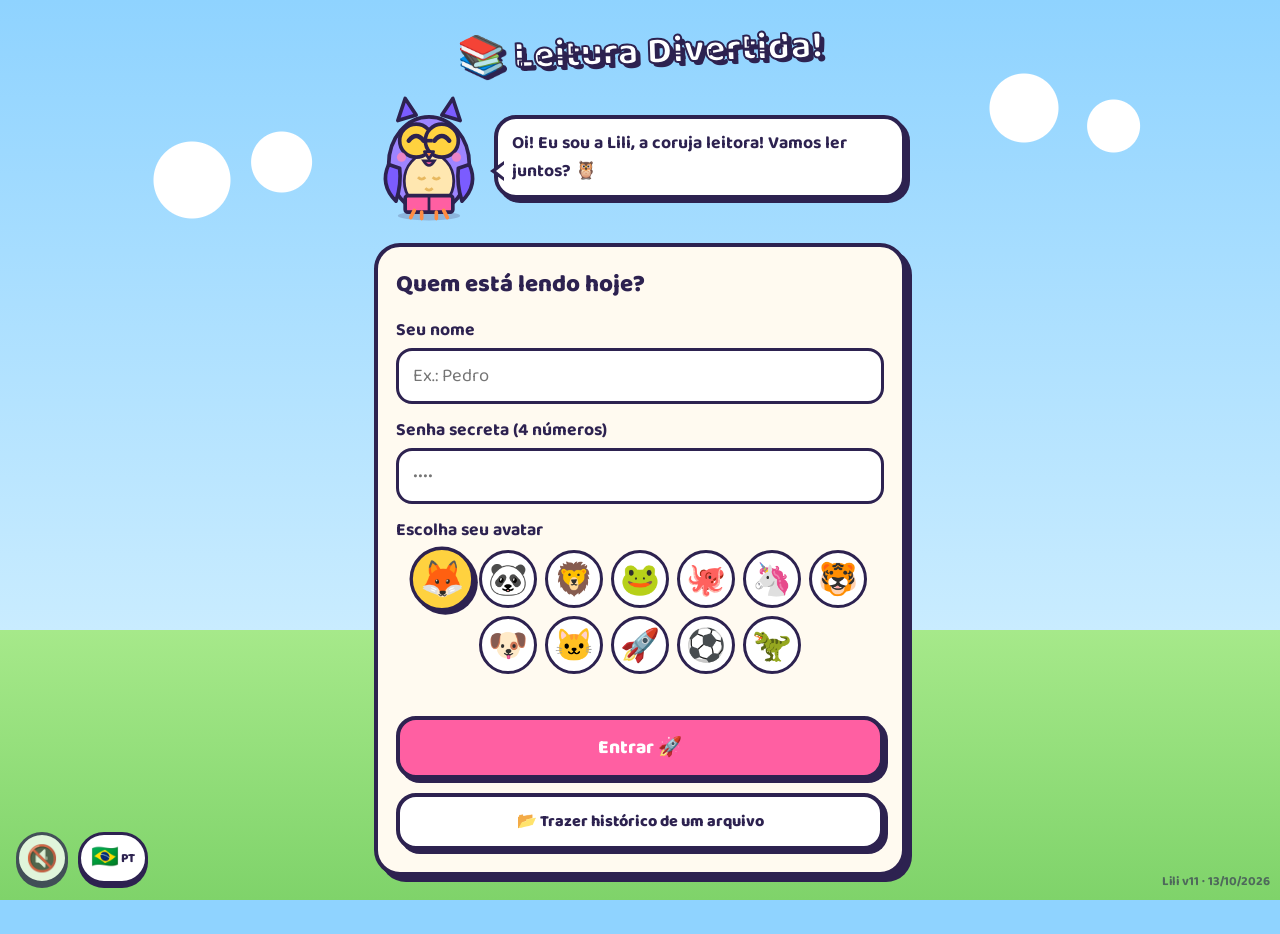
==== commit ab363ea0: "Add files via upload" ====
--- a/index.html
+++ b/index.html
@@ -229,6 +229,14 @@
   .resp{background:#fff;border:3px solid var(--tinta);border-radius:16px;padding:8px 12px;margin-top:8px}
   .resp small{display:block;opacity:.7;font-weight:700}
   .resp b{display:block}
+  .rk-linha{display:flex;align-items:center;gap:10px;background:#fff;border:3px solid var(--tinta);border-radius:16px;padding:8px 12px;margin-top:8px;font-size:1.1rem}
+  .rk-linha.eu{background:#fff3c4;box-shadow:0 0 0 3px var(--amarelo)}
+  .rk-linha .pos{font-size:1.5rem;width:38px;text-align:center;font-weight:800}
+  .rk-linha .nm{flex:1;font-weight:700}
+  .rk-linha .xp{font-weight:800;color:var(--roxo)}
+  .trofeus{display:flex;flex-wrap:wrap;gap:10px;margin-top:8px}
+  .trofeu{background:linear-gradient(#fff7d1,#ffe27a);border:3px solid var(--tinta);border-radius:16px;padding:8px 10px;text-align:center;min-width:96px}
+  .trofeu b{display:block;font-size:2rem}
   .q-item{background:#fff;border:3px solid var(--tinta);border-radius:16px;padding:8px 12px;margin-top:8px;display:flex;gap:8px;align-items:flex-start;justify-content:space-between}
   .det-topo{display:flex;gap:14px;align-items:center}
   .det-topo .capa{width:90px;aspect-ratio:3/4;border:3px solid var(--tinta);border-radius:10px;background:#ffd23f center/cover;display:flex;align-items:center;justify-content:center;font-size:2.4rem;box-shadow:3px 3px 0 var(--tinta);flex-shrink:0}
@@ -251,6 +259,7 @@
 <div class="app">
 
   <!-- LOGIN -->
+  <div id="versao-app" style="position:fixed;right:10px;bottom:8px;font-size:.8rem;font-weight:700;opacity:.6;z-index:50;pointer-events:none">Lili v11 · 13/10/2026</div>
   <section id="tela-login" class="tela ativa">
     <div class="titulo-logo">📚 Leitura Divertida!</div>
     <div class="mascote-area">
@@ -304,6 +313,7 @@
       <button class="atalho" style="background:var(--verde)" data-ir="registrar"><span class="ic">📖</span><span>Registrar Leitura<small>Quantas páginas você leu?</small></span></button>
       <button class="atalho" style="background:#9ddcff" data-ir="crono"><span class="ic">⏱️</span><span>Ler com Cronômetro<small>Desafio de 10 a 30 minutos</small></span></button>
       <button class="atalho" style="background:#c9b8ff" data-ir="quiz"><span class="ic">🧠</span><span>Quiz Diário<small id="quiz-status">Você entendeu a história?</small></span></button>
+      <button class="atalho" style="background:#ffc94d" data-ir="ranking"><span class="ic">🏆</span><span>Ranking da Semana<small id="rk-status">Quem leu mais esta semana?</small></span></button>
     </div>
     <div class="grid2">
       <button class="atalho mini" style="background:var(--amarelo)" data-ir="adicionar"><span class="ic">➕</span>Adicionar Livro</button>
@@ -334,6 +344,10 @@
         <input type="number" id="r-paginas" value="5" min="1" max="999">
         <button type="button" id="r-mais">+</button>
       </div>
+      <label for="r-capitulo">Qual capítulo você leu?</label>
+      <input type="text" id="r-capitulo" maxlength="60" placeholder="Ex.: Capítulo 3" autocomplete="off">
+      <label for="r-resumo">Resumo: conte com suas palavras o que aconteceu</label>
+      <textarea id="r-resumo" rows="4" maxlength="1200" placeholder="Escreva pelo menos 10 palavras..."></textarea>
       <label for="r-minutos">Minutos lendo (opcional)</label>
       <input type="number" id="r-minutos" min="0" max="600" placeholder="Ex.: 15">
       <label>Em que idioma?</label>
@@ -347,6 +361,7 @@
       <div class="erro" id="r-erro"></div>
       <button class="btn verde" id="btn-registrar">Salvar leitura ⭐</button>
     </div>
+    <div class="cartao" id="r-quiz" style="display:none"></div>
   </section>
 
   <!-- ADICIONAR -->
@@ -450,6 +465,14 @@
     <button class="voltar" data-ir="painel">⬅ Voltar</button>
     <div class="mascote-area"><div class="mascote" id="m-medalhas"></div><div class="balao" id="balao-medalhas"></div></div>
     <div class="cartao" id="medalhas-caixa"></div>
+  </section>
+
+  <!-- RANKING -->
+  <section id="tela-ranking" class="tela">
+    <button class="voltar" data-ir="painel">⬅ Voltar</button>
+    <div class="mascote-area"><div class="mascote" id="m-ranking"></div><div class="balao" id="balao-ranking"></div></div>
+    <div class="cartao" id="ranking-caixa"></div>
+    <div class="cartao" id="trofeus-caixa"></div>
   </section>
 
   <!-- QUERO LER -->
@@ -644,6 +667,7 @@
   if(tela==='palavras') montarPalavras();
   if(tela==='medalhas') montarMedalhas();
   if(tela==='quero') montarQuero();
+  if(tela==='ranking') montarRanking();
   if(tela==='resumo') montarResumo();
   if(tela==='feedback') montarFeedback();
 }
@@ -813,10 +837,14 @@
   if(!livro){ ir('adicionar'); return; }
   if(diarioPendente(data)){ atualizarAvisoDiario(); erro.textContent='Primeiro escreva o diário do dia anterior ✍️'; mascote('m-registrar','pensa',true); return; }
   if(!(pag>0 && pag<1000)){ erro.textContent='Coloque um número de páginas entre 1 e 999 🔢'; mascote('m-registrar','ops',true); return; }
+  const capitulo=document.getElementById('r-capitulo').value.trim(), resumo=document.getElementById('r-resumo').value.trim();
+  if(!capitulo){ erro.textContent='Escreva qual capítulo você leu 📑'; mascote('m-registrar','ops',true); return; }
+  if(resumo.split(/\s+/).filter(Boolean).length<10){ erro.textContent='O resumo precisa ter pelo menos 10 palavras ✍️'; mascote('m-registrar','ops',true); return; }
   const minutos=parseInt(document.getElementById('r-minutos').value,10);
-  const reg={id:id(), livro, paginas:pag, idioma:langRegistro, data}; if(minutos>0 && minutos<=600) reg.minutos=minutos;
+  const reg={id:id(), livro, paginas:pag, idioma:langRegistro, data, capitulo, resumo, xpQuiz:0}; if(minutos>0 && minutos<=600) reg.minutos=minutos;
   u().leituras.push(reg); salvar(); registroPendente=null;
-  erro.textContent='';
+  erro.textContent=''; document.getElementById('r-capitulo').value=''; document.getElementById('r-resumo').value='';
+  quizIA(reg); return;
   const frases = langRegistro==='en'
     ? [`Awesome! ${pag} pages in English! 🇺🇸`, `Great job! You read ${pag} pages! 🌟`]
     : [`Incrível! ${pag} páginas lidas! 🎉`, `Muito bem! Mais ${pag} páginas de aventura! 🚀`];
@@ -1250,7 +1278,7 @@
 }
 function nivelInfo(us){
   const e=estatisticas(us);
-  const xp=e.pag + e.term*30 + e.estrelas*5 + e.palavras*3 + Math.floor(e.min/5);
+  const xp=xpLeituras((us||u()).leituras) + e.term*30 + e.estrelas*5 + e.palavras*3 + Math.floor(e.min/5);
   let n=0; NIVEIS.forEach((v,i)=>{ if(xp>=v.xp) n=i; });
   const prox=NIVEIS[n+1];
   return {xp, nivel:n+1, nome:NIVEIS[n].nome, prox, pct: prox ? Math.round((xp-NIVEIS[n].xp)/(prox.xp-NIVEIS[n].xp)*100) : 100};
@@ -1563,7 +1591,7 @@
 /* ============ DIÁRIO DO DIA (trava do registro) ============ */
 // Para registrar a leitura de um dia, o último dia com leitura antes dele precisa ter diário escrito
 // (uma resposta escrita no Quiz Diário daquele dia ou o "Diário do dia").
-function temDiario(dia){ return (u().respostas||[]).some(r=>r.data===dia && r.r && r.r.trim()); }
+function temDiario(dia){ return u().leituras.some(l=>l.data===dia && l.resumo) || (u().respostas||[]).some(r=>r.data===dia && r.r && r.r.trim()); }
 function diarioPendente(dataAlvo){
   const dias=[...new Set(u().leituras.map(l=>l.data))].filter(d=>d<dataAlvo).sort();
   const ult=dias.pop();
@@ -1772,6 +1800,194 @@
 gatePin=function(cx,onOk){ _gatePin(cx,()=>{ onOk(); if(cx.id==='resumo-caixa') montarConfigPais(); }); };
 const _montarResumo=montarResumo;
 montarResumo=function(){ const c=document.getElementById('pais-config'); if(c) c.style.display='none'; _montarResumo.apply(this,arguments); };
+
+/* ============ QUIZ DA IA POR CAPÍTULO ============ */
+// Leituras novas (com xpQuiz) valem 10 XP por acerto; as antigas continuam valendo 1 XP por página.
+function xpLeituras(ls){ return (ls||[]).reduce((s,l)=>s+(typeof l.xpQuiz==='number'?l.xpQuiz:(l.paginas||0)),0); }
+async function gerarPerguntasIA(livro, reg){
+  const en=reg.idioma==='en';
+  const prompt=`Você é professora de leitura para uma criança de 9 anos. Livro: "${livro.titulo}"${livro.autor?` de ${livro.autor}`:''}. Trecho lido: ${reg.capitulo}. Resumo escrito pela criança: "${reg.resumo}".
+Se você CONHECE bem esse livro e esse capítulo, crie 3 perguntas de múltipla escolha sobre a história desse trecho (personagens, acontecimentos, por quê), cada uma com 4 opções curtas e só uma certa.
+Se NÃO conhece o livro com segurança, não invente: crie 3 perguntas abertas e descritivas, baseadas no resumo, para a criança responder com as próprias palavras (ex.: o que o personagem sentiu, por que algo aconteceu, o que ela acha que vem depois).
+Escreva em ${en?'inglês simples':'português'}. Responda SOMENTE com JSON, um destes formatos:
+{"tipo":"multipla","perguntas":[{"p":"pergunta","opcoes":["a","b","c","d"],"certa":0}]}
+{"tipo":"aberta","perguntas":[{"p":"pergunta"}]}`;
+  const r=await fetch('https://text.pollinations.ai/openai',{method:'POST',headers:{'Content-Type':'application/json'},
+    body:JSON.stringify({model:'openai',messages:[{role:'user',content:prompt}]})});
+  if(!r.ok) throw new Error('ia '+r.status);
+  const txt=(await r.json()).choices[0].message.content, j=JSON.parse(txt.slice(txt.indexOf('{'),txt.lastIndexOf('}')+1));
+  if(j.tipo==='aberta'){ const ab=(j.perguntas||[]).filter(q=>q.p).slice(0,3); if(ab.length<3) throw new Error('ia formato'); ab.aberta=true; return ab; }
+  const qs=(j.perguntas||[]).filter(q=>q.p && Array.isArray(q.opcoes) && q.opcoes.length>=2 && q.opcoes[q.certa]!=null).slice(0,3);
+  if(qs.length<3) throw new Error('ia formato'); return qs;
+}
+async function quizIA(reg){
+  const cx=document.getElementById('r-quiz'), livro=u().livros.find(l=>l.id===reg.livro)||{titulo:''}, balao=document.getElementById('balao-registrar');
+  cx.style.display='block'; cx.innerHTML='<h2>🧠 Quiz do capítulo</h2><p>A Lili está preparando 3 perguntas sobre o que você leu... ⏳</p>';
+  balao.textContent='Leitura salva! Agora vamos ver o que você entendeu! 🧠'; mascote('m-registrar','pensa'); cx.scrollIntoView({behavior:'smooth'});
+  let qs; try{ qs=await gerarPerguntasIA(livro, reg); }catch(e){
+    cx.innerHTML='<h2>🧠 Quiz do capítulo</h2><p>A Lili não conseguiu criar o quiz agora (precisa de internet). Sua leitura ficou salva, mas sem XP do quiz.</p><button class="btn azul" id="rq-tentar">🔄 Tentar de novo</button><button class="btn branco" id="rq-sair">⬅ Voltar ao painel</button>';
+    document.getElementById('rq-tentar').onclick=()=>quizIA(reg); document.getElementById('rq-sair').onclick=()=>{ cx.style.display='none'; ir('painel'); }; return; }
+  if(qs.aberta) return quizAberto(reg, qs, livro);
+  const resp=[];
+  cx.innerHTML='<h2>🧠 Quiz do capítulo</h2><p>Cada acerto vale 10 XP!</p>'+qs.map((q,i)=>`<div class="q-bloco" style="margin-top:12px"><b>${i+1}. ${esc(q.p)}</b>${q.opcoes.map((o,k)=>`<button class="btn branco rq-op" data-q="${i}" data-k="${k}" style="margin-top:6px;text-align:left">${esc(o)}</button>`).join('')}</div>`).join('')+'<div id="rq-fim"></div>';
+  cx.querySelectorAll('.rq-op').forEach(b=>b.onclick=()=>{
+    const i=+b.dataset.q, k=+b.dataset.k; if(resp[i]!=null) return; resp[i]=k;
+    cx.querySelectorAll(`.rq-op[data-q="${i}"]`).forEach(x=>{ const kk=+x.dataset.k; x.disabled=true;
+      if(kk===qs[i].certa){ x.style.background='#b8f2c2'; x.textContent='✅ '+x.textContent; } else if(kk===k){ x.style.background='#ffc2c2'; x.textContent='❌ '+x.textContent; } });
+    if(resp.filter(v=>v!=null).length===3){
+      const ac=qs.filter((q,j)=>resp[j]===q.certa).length; reg.xpQuiz=ac*10; reg.quiz=qs.map((q,j)=>({p:q.p,certa:q.opcoes[q.certa],resp:q.opcoes[resp[j]]})); salvar();
+      document.getElementById('rq-fim').innerHTML=`<div class="resp" style="margin-top:14px;background:#fff3c4"><b>Você acertou ${ac} de 3! +${ac*10} XP ⭐</b></div><button class="btn verde" id="rq-ok">Voltar ao painel 🏠</button>`;
+      document.getElementById('rq-ok').onclick=()=>{ cx.style.display='none'; ir('painel'); };
+      balao.textContent= ac===3?'Uau! Acertou tudo! Você entendeu muito bem! 🏆': ac?'Muito bem! Continue lendo com atenção! 🌟':'Tudo bem! Na próxima, leia com calma e tente de novo! 💪';
+      mascote('m-registrar',ac?'uau':'pensa',true); if(ac) confete(); rkSync=0; rkSincronizar&&rkSincronizar();
+    }
+  });
+}
+
+async function avaliarIA(livro, reg, qs, rs){
+  const prompt=`Você é uma professora gentil avaliando uma criança de 9 anos. Livro: "${livro.titulo}", ${reg.capitulo}. Resumo dela: "${reg.resumo}".
+${qs.map((q,i)=>`Pergunta ${i+1}: ${q.p}\nResposta: ${rs[i]}`).join('\n')}
+Dê uma nota de 0 a 10 para cada resposta, valorizando esforço, coerência com a história e frases completas (resposta vazia ou sem sentido = 0). Responda SOMENTE JSON: {"notas":[n,n,n],"comentario":"uma frase curta e carinhosa em ${reg.idioma==='en'?'inglês':'português'}"}`;
+  const r=await fetch('https://text.pollinations.ai/openai',{method:'POST',headers:{'Content-Type':'application/json'},body:JSON.stringify({model:'openai',messages:[{role:'user',content:prompt}]})});
+  const txt=(await r.json()).choices[0].message.content, j=JSON.parse(txt.slice(txt.indexOf('{'),txt.lastIndexOf('}')+1));
+  return {notas:(j.notas||[]).slice(0,3).map(n=>Math.max(0,Math.min(10,Math.round(+n||0)))), comentario:j.comentario||''};
+}
+function quizAberto(reg, qs, livro){
+  const cx=document.getElementById('r-quiz'), balao=document.getElementById('balao-registrar');
+  cx.innerHTML='<h2>🧠 Quiz do capítulo</h2><p>Responda com suas palavras. Cada resposta vale até 10 XP!</p>'+qs.map((q,i)=>`<label for="rq-a${i}">${i+1}. ${esc(q.p)}</label><textarea id="rq-a${i}" rows="3" maxlength="600"></textarea>`).join('')+'<div class="erro" id="rq-erro"></div><button class="btn verde" id="rq-enviar">Enviar respostas ✅</button><div id="rq-fim"></div>';
+  document.getElementById('rq-enviar').onclick=async()=>{
+    const rs=qs.map((q,i)=>document.getElementById('rq-a'+i).value.trim());
+    if(rs.some(r=>r.split(/\s+/).filter(Boolean).length<3)){ document.getElementById('rq-erro').textContent='Responda cada pergunta com pelo menos 3 palavras ✍️'; return; }
+    const bt=document.getElementById('rq-enviar'); bt.disabled=true; bt.textContent='A Lili está lendo suas respostas... ⏳';
+    let av; try{ av=await avaliarIA(livro, reg, qs, rs); if(av.notas.length<3) throw 0; }catch(e){ av={notas:rs.map(r=>r.split(/\s+/).length>=8?7:5), comentario:''}; }
+    const xp=av.notas.reduce((a,b)=>a+b,0); reg.xpQuiz=xp; reg.quiz=qs.map((q,i)=>({p:q.p,resp:rs[i],nota:av.notas[i]})); salvar();
+    bt.style.display='none';
+    document.getElementById('rq-fim').innerHTML=`<div class="resp" style="margin-top:14px;background:#fff3c4"><b>Você ganhou +${xp} XP ⭐</b>${esc(av.comentario)}</div><button class="btn verde" id="rq-ok">Voltar ao painel 🏠</button>`;
+    document.getElementById('rq-ok').onclick=()=>{ cx.style.display='none'; ir('painel'); };
+    balao.textContent= xp>=24?'Que respostas incríveis! 🏆':'Muito bem! Continue lendo com atenção! 🌟'; mascote('m-registrar','uau',true); confete(); rkSync=0; rkSincronizar();
+  };
+}
+
+/* ============ RANKING DA SEMANA ENTRE IPADS (Firebase Realtime Database) ============ */
+const RANKING_DB='https://lili-leitura-default-rtdb.firebaseio.com';
+const semanaISO=(d)=>hojeISO(inicioSemana(d||new Date()));
+function semanaAnteriorISO(){ const x=inicioSemana(); x.setDate(x.getDate()-7); return hojeISO(x); }
+function xpSemana(us, iniISO){
+  us=us||u(); const ini=iniISO?new Date(iniISO+'T12:00:00'):inicioSemana();
+  const set=new Set(diasDaSemana(inicioSemana(ini)));
+  const leit=us.leituras.filter(l=>set.has(l.data));
+  const pag=leit.reduce((s,l)=>s+l.paginas,0), min=leit.reduce((s,l)=>s+(l.minutos||0),0);
+  const term=us.livros.filter(l=>l.status==='terminado' && l.terminadoEm && set.has(l.terminadoEm)).length;
+  const estrelas=Object.entries(us.quiz||{}).filter(([d])=>set.has(d)).reduce((s,[,q])=>s+(q.acertos||0),0);
+  const pal=(us.palavras||[]).filter(p=>set.has(p.criado)).length;
+  return xpLeituras(leit) + term*30 + estrelas*5 + pal*3 + Math.floor(min/5);
+}
+const normTurma=t=>(t||'').normalize('NFD').replace(/[\u0300-\u036f]/g,'').toUpperCase().replace(/\s+/g,'-').replace(/[^A-Z0-9-]/g,'').slice(0,24);
+const novoId=()=>'k'+Date.now().toString(36)+Math.random().toString(36).slice(2,8);
+async function rkGet(caminho){
+  const r=await fetch(`${RANKING_DB}/ranking/${caminho}.json`); if(!r.ok) throw new Error('rk '+r.status); return await r.json();
+}
+async function rkPublicar(forcar){
+  const us=u(), cfg=us&&us.ranking; if(!cfg || !RANKING_DB.startsWith('https')) return false;
+  const sem=semanaISO(), xp=xpSemana(us), marca=sem+'|'+xp+'|'+cfg.apelido+'|'+us.avatar;
+  if(!forcar && cfg.ultimoEnvio===marca) return true;
+  const r=await fetch(`${RANKING_DB}/ranking/${cfg.turma}/${sem}/${cfg.id}.json`,{method:'PUT',headers:{'Content-Type':'application/json'},
+    body:JSON.stringify({nome:cfg.apelido, avatar:us.avatar||'🦉', xp, at:Date.now()})});
+  if(!r.ok) throw new Error('rk put '+r.status);
+  cfg.ultimoEnvio=marca; salvar(); return true;
+}
+function ordenar(dados){
+  return Object.entries(dados||{}).map(([id,v])=>({id,...v})).filter(v=>typeof v.xp==='number').sort((a,b)=>b.xp-a.xp || (a.at||0)-(b.at||0));
+}
+async function rkVerificarTrofeu(){
+  const us=u(), cfg=us&&us.ranking; if(!cfg) return;
+  const prev=semanaAnteriorISO(); if(cfg.verificada===prev) return;
+  if(cfg.desde && cfg.desde>prev){ cfg.verificada=prev; salvar(); return; }
+  const lista=ordenar(await rkGet(`${cfg.turma}/${prev}`));
+  cfg.verificada=prev;
+  const top=lista.length?lista[0].xp:0, eu=lista.find(v=>v.id===cfg.id);
+  if(top>0 && eu && eu.xp===top){
+    us.trofeus=us.trofeus||[];
+    if(!us.trofeus.some(t=>t.semana===prev && t.turma===cfg.turma)){
+      us.trofeus.push({semana:prev, xp:eu.xp, turma:cfg.turma, amigos:lista.length});
+      salvar(); confete(); bip();
+      toast(`🏆 Você ganhou a semana de ${fmtData(prev)}! Troféu novo na estante!`);
+    }
+  }
+  salvar();
+}
+let rkSync=0;
+async function rkSincronizar(){
+  if(!atual || !u() || !u().ranking || Date.now()-rkSync<15000) return;
+  rkSync=Date.now();
+  try{ await rkPublicar(); await rkVerificarTrofeu(); }catch(e){}
+  atualizarRkStatus();
+}
+function atualizarRkStatus(){
+  const el=document.getElementById('rk-status'); if(!el||!u()) return;
+  const n=(u().trofeus||[]).length;
+  el.textContent = n ? `Você tem ${n} ${n===1?'troféu':'troféus'} 🏆` : (u().ranking ? `Turma ${u().ranking.turma}` : 'Quem leu mais esta semana?');
+}
+const _montarPainelRk=montarPainel;
+montarPainel=function(){ _montarPainelRk.apply(this,arguments); atualizarRkStatus(); rkSincronizar(); };
+
+function montarTrofeus(){
+  const cx=document.getElementById('trofeus-caixa'), tr=(u().trofeus||[]).slice().sort((a,b)=>a.semana<b.semana?1:-1);
+  cx.innerHTML=`<h2>🏆 Meus troféus</h2>`+(tr.length
+    ? `<div class="trofeus">${tr.map(t=>`<div class="trofeu"><b>🏆</b><div>Semana de ${fmtData(t.semana)}</div><small>${t.xp} XP · turma ${esc(t.turma)}</small></div>`).join('')}</div>`
+    : `<p>Ainda sem troféus. Termine uma semana em 1º lugar para ganhar o primeiro!</p>`);
+}
+async function montarRanking(){
+  const cx=document.getElementById('ranking-caixa'), us=u(), cfg=us.ranking, balao=document.getElementById('balao-ranking');
+  montarTrofeus();
+  if(!cfg){
+    balao.textContent='Entre na turma dos seus amigos e veja quem lê mais na semana! 🏆'; mascote('m-ranking','uau');
+    cx.innerHTML=`<h2>🏆 Entrar no ranking</h2>
+      <p>Use o mesmo código de turma que os seus amigos. No ranking aparecem só o apelido, o avatar e o XP da semana.</p>
+      <label for="rk-turma">Código da turma</label><input type="text" id="rk-turma" maxlength="24" placeholder="Ex.: AMIGOS-DO-PEDRO" autocomplete="off" autocapitalize="characters">
+      <label for="rk-apelido">Apelido no ranking</label><input type="text" id="rk-apelido" maxlength="20" value="${esc(atual)}" autocomplete="off">
+      <div class="erro" id="rk-erro"></div><button class="btn rosa" id="rk-entrar">Entrar no ranking 🏆</button>`;
+    document.getElementById('rk-entrar').onclick=async()=>{
+      const t=normTurma(document.getElementById('rk-turma').value), ap=document.getElementById('rk-apelido').value.trim().slice(0,20), er=document.getElementById('rk-erro');
+      if(t.length<4){ er.textContent='O código precisa ter de 4 a 24 letras ou números.'; return; }
+      if(!ap){ er.textContent='Escolha um apelido.'; return; }
+      us.ranking={turma:t, apelido:ap, id:novoId(), desde:semanaISO(), verificada:semanaAnteriorISO()}; salvar();
+      montarRanking();
+    };
+    return;
+  }
+  cx.innerHTML=`<h2>🏆 Turma ${esc(cfg.turma)}</h2><p>Carregando o ranking... ⏳</p>`;
+  const dias=diasDaSemana(inicioSemana());
+  let lista, prev;
+  try{
+    await rkPublicar(); await rkVerificarTrofeu(); montarTrofeus();
+    [lista, prev]=await Promise.all([rkGet(`${cfg.turma}/${semanaISO()}`), rkGet(`${cfg.turma}/${semanaAnteriorISO()}`)]);
+    lista=ordenar(lista); prev=ordenar(prev);
+  }catch(e){
+    cx.innerHTML=`<h2>🏆 Turma ${esc(cfg.turma)}</h2><p>Sem internet agora. Conecte para ver o ranking. 📶</p><button class="btn branco" id="rk-atualizar">🔄 Atualizar</button>`;
+    document.getElementById('rk-atualizar').onclick=()=>montarRanking();
+    balao.textContent='Preciso de internet para ver os seus amigos! 📶'; mascote('m-ranking','pensa'); return;
+  }
+  const medalha=i=>['🥇','🥈','🥉'][i]||`${i+1}º`;
+  const pos=lista.findIndex(v=>v.id===cfg.id);
+  const campeao=prev.length && prev[0].xp>0 ? prev[0] : null;
+  cx.innerHTML=`<h2>🏆 Turma ${esc(cfg.turma)}</h2>
+    <p>Semana de ${fmtData(dias[0])} a ${fmtData(dias[6])} · zera toda segunda</p>
+    ${lista.length?lista.map((v,i)=>`<div class="rk-linha ${v.id===cfg.id?'eu':''}"><span class="pos">${medalha(i)}</span><span style="font-size:1.6rem">${esc(v.avatar||'🦉')}</span><span class="nm">${esc(v.nome)}${v.id===cfg.id?' <small>(você)</small>':''}</span><span class="xp">${v.xp} XP</span></div>`).join('')
+      :'<p>Ninguém leu ainda nesta semana. Seja o primeiro! 🚀</p>'}
+    ${campeao?`<p style="margin-top:12px;font-weight:700">🥇 Campeão da semana passada: ${esc(campeao.nome)} (${campeao.xp} XP)</p>`:''}
+    <p style="margin-top:10px">Para um amigo entrar: abra o mesmo link e use o código ${esc(cfg.turma)}.</p>
+    <div class="grid2"><button class="btn azul" id="rk-atualizar">🔄 Atualizar</button><button class="btn branco" id="rk-sair">🚪 Sair da turma</button></div>`;
+  document.getElementById('rk-atualizar').onclick=()=>montarRanking();
+  document.getElementById('rk-sair').onclick=async()=>{
+    if(!confirm('Sair da turma? Seus troféus continuam guardados.')) return;
+    try{ await fetch(`${RANKING_DB}/ranking/${cfg.turma}/${semanaISO()}/${cfg.id}.json`,{method:'DELETE'}); }catch(e){}
+    delete us.ranking; salvar(); montarRanking();
+  };
+  if(pos===0 && lista[0].xp>0){ balao.textContent='Você está em 1º lugar! Continue lendo para ganhar o troféu! 🏆'; mascote('m-ranking','uau'); }
+  else if(pos>0){ const falta=lista[pos-1].xp-lista[pos].xp+1; balao.textContent=`Você está em ${pos+1}º lugar! Faltam ${falta} XP para passar ${lista[pos-1].nome}! 💪`; mascote('m-ranking','feliz'); }
+  else { balao.textContent='Leia hoje para aparecer no ranking! 📖'; mascote('m-ranking','pensa'); }
+}
 
 /* ============ MÚSICA DE FUNDO (composta no app, sem arquivo) ============ */
 const MUSICA_KEY='leituraDivertida_musica';
@@ -1977,6 +2193,25 @@
 'Resumo enviado! 📧':'Summary sent! 📧','Ainda não há leituras para resumir.':'There are no readings to summarize yet.','Não consegui enviar. Confira a internet.':"I couldn't send it. Check the internet.",
 'Toda semana vai um resumo de todas as crianças para':'Every week a summary of all the kids goes to',
 ', com uma cópia do histórico anexada. Ele sai quando o app é aberto com internet a partir de domingo às 18h.':', with a copy of the history attached. It goes out when the app is opened online from Sunday at 6 pm.',
+'Ranking da Semana':'Weekly Ranking','Quem leu mais esta semana?':'Who read the most this week?','🏆 Meus troféus':'🏆 My trophies',
+'Ainda sem troféus. Termine uma semana em 1º lugar para ganhar o primeiro!':'No trophies yet. Finish a week in 1st place to win your first one!',
+'Entre na turma dos seus amigos e veja quem lê mais na semana! 🏆':"Join your friends' group and see who reads the most this week! 🏆",'🏆 Entrar no ranking':'🏆 Join the ranking',
+'Use o mesmo código de turma que os seus amigos. No ranking aparecem só o apelido, o avatar e o XP da semana.':"Use the same group code as your friends. The ranking only shows the nickname, avatar and the week's XP.",
+'Código da turma':'Group code','Apelido no ranking':'Ranking nickname','Ex.: AMIGOS-DO-PEDRO':'E.g.: PEDROS-FRIENDS','Entrar no ranking 🏆':'Join the ranking 🏆',
+'O código precisa ter de 4 a 24 letras ou números.':'The code needs 4 to 24 letters or numbers.','Escolha um apelido.':'Choose a nickname.','Carregando o ranking... ⏳':'Loading the ranking... ⏳',
+'Sem internet agora. Conecte para ver o ranking. 📶':'No internet right now. Connect to see the ranking. 📶','🔄 Atualizar':'🔄 Refresh','🚪 Sair da turma':'🚪 Leave the group',
+'Preciso de internet para ver os seus amigos! 📶':'I need internet to see your friends! 📶','Ninguém leu ainda nesta semana. Seja o primeiro! 🚀':'Nobody has read yet this week. Be the first! 🚀',
+'(você)':'(you)','Sair da turma? Seus troféus continuam guardados.':'Leave the group? Your trophies stay saved.',
+'Você está em 1º lugar! Continue lendo para ganhar o troféu! 🏆':"You're in 1st place! Keep reading to win the trophy! 🏆",'Leia hoje para aparecer no ranking! 📖':'Read today to show up in the ranking! 📖',
+'Qual capítulo você leu?':'Which chapter did you read?','Ex.: Capítulo 3':'E.g.: Chapter 3','Resumo: conte com suas palavras o que aconteceu':'Summary: tell in your own words what happened',
+'Escreva pelo menos 10 palavras...':'Write at least 10 words...','Escreva qual capítulo você leu 📑':'Write which chapter you read 📑','O resumo precisa ter pelo menos 10 palavras ✍️':'The summary needs at least 10 words ✍️',
+'🧠 Quiz do capítulo':'🧠 Chapter quiz','A Lili está preparando 3 perguntas sobre o que você leu... ⏳':'Lili is preparing 3 questions about what you read... ⏳',
+'Leitura salva! Agora vamos ver o que você entendeu! 🧠':"Reading saved! Now let's see what you understood! 🧠",
+'A Lili não conseguiu criar o quiz agora (precisa de internet). Sua leitura ficou salva, mas sem XP do quiz.':"Lili couldn't create the quiz now (it needs internet). Your reading was saved, but without quiz XP.",
+'Responda com suas palavras. Cada resposta vale até 10 XP!':'Answer in your own words. Each answer is worth up to 10 XP!','Enviar respostas ✅':'Send answers ✅','Responda cada pergunta com pelo menos 3 palavras ✍️':'Answer each question with at least 3 words ✍️','A Lili está lendo suas respostas... ⏳':'Lili is reading your answers... ⏳','Que respostas incríveis! 🏆':'What amazing answers! 🏆',
+'🔄 Tentar de novo':'🔄 Try again','⬅ Voltar ao painel':'⬅ Back to dashboard','Cada acerto vale 10 XP!':'Each right answer is worth 10 XP!','Voltar ao painel 🏠':'Back to dashboard 🏠',
+'Uau! Acertou tudo! Você entendeu muito bem! 🏆':'Wow! All correct! You understood it really well! 🏆','Muito bem! Continue lendo com atenção! 🌟':'Well done! Keep reading carefully! 🌟',
+'Tudo bem! Na próxima, leia com calma e tente de novo! 💪':"That's OK! Next time, read calmly and try again! 💪",
 'Nível':'Level','XP':'XP','Criança':'Child','Conquistada!':'Earned!','nenhum':'none','Legalzinho!':'Pretty good!','Legalzinho! 🙂':'Pretty good! 🙂'
 };
 const MES_EN={Janeiro:'January',Fevereiro:'February','Março':'March',Abril:'April',Maio:'May',Junho:'June',Julho:'July',Agosto:'August',Setembro:'September',Outubro:'October',Novembro:'November',Dezembro:'December'};
@@ -1986,6 +2221,19 @@
 const livroEN=s=>s==='seu livro'?'your book':s;
 const PADROES=[
  [/^Meu (\S+) 📅$/,m=>`My ${MES_EN[m[1]]||m[1]} 📅`],
+ [/^Você tem (\d+) troféus? 🏆$/,m=>`You have ${m[1]} ${m[1]==='1'?'trophy':'trophies'} 🏆`],
+ [/^Turma (.+)$/,m=>`Group ${m[1]}`],
+ [/^🏆 Turma (.+)$/,m=>`🏆 Group ${m[1]}`],
+ [/^Semana de (\S+) a (\S+) · zera toda segunda$/,m=>`Week of ${m[1]} to ${m[2]} · resets every Monday`],
+ [/^Semana de (\S+)$/,m=>`Week of ${m[1]}`],
+ [/^(\d+) XP · turma (.+)$/,m=>`${m[1]} XP · group ${m[2]}`],
+ [/^🥇 Campeão da semana passada: (.+) \((\d+) XP\)$/,m=>`🥇 Last week's champion: ${m[1]} (${m[2]} XP)`],
+ [/^Para um amigo entrar: abra o mesmo link e use o código (.+)\.$/,m=>`For a friend to join: open the same link and use the code ${m[1]}.`],
+ [/^Você está em (\d+)º lugar! Faltam (\d+) XP para passar (.+)! 💪$/,m=>`You're in place #${m[1]}! ${m[2]} XP to pass ${m[3]}! 💪`],
+ [/^🏆 Você ganhou a semana de (\S+)! Troféu novo na estante!$/,m=>`🏆 You won the week of ${m[1]}! New trophy on the shelf!`],
+ [/^(\d+)º$/,m=>`#${m[1]}`],
+ [/^Você ganhou \+(\d+) XP ⭐/,m=>`You earned +${m[1]} XP ⭐`],
+ [/^Você acertou (\d) de 3! \+(\d+) XP ⭐$/,m=>`You got ${m[1]} of 3 right! +${m[2]} XP ⭐`],
  [/^Nível (\d+)$/,m=>`Level ${m[1]}`],
  [/^(\d+) \/ (\d+) páginas \((\d+)%\)$/,m=>`${m[1]} / ${m[2]} pages (${m[3]}%)`],
  [/^Feito hoje: (.+)$/,m=>`Done today: ${m[1]}`],
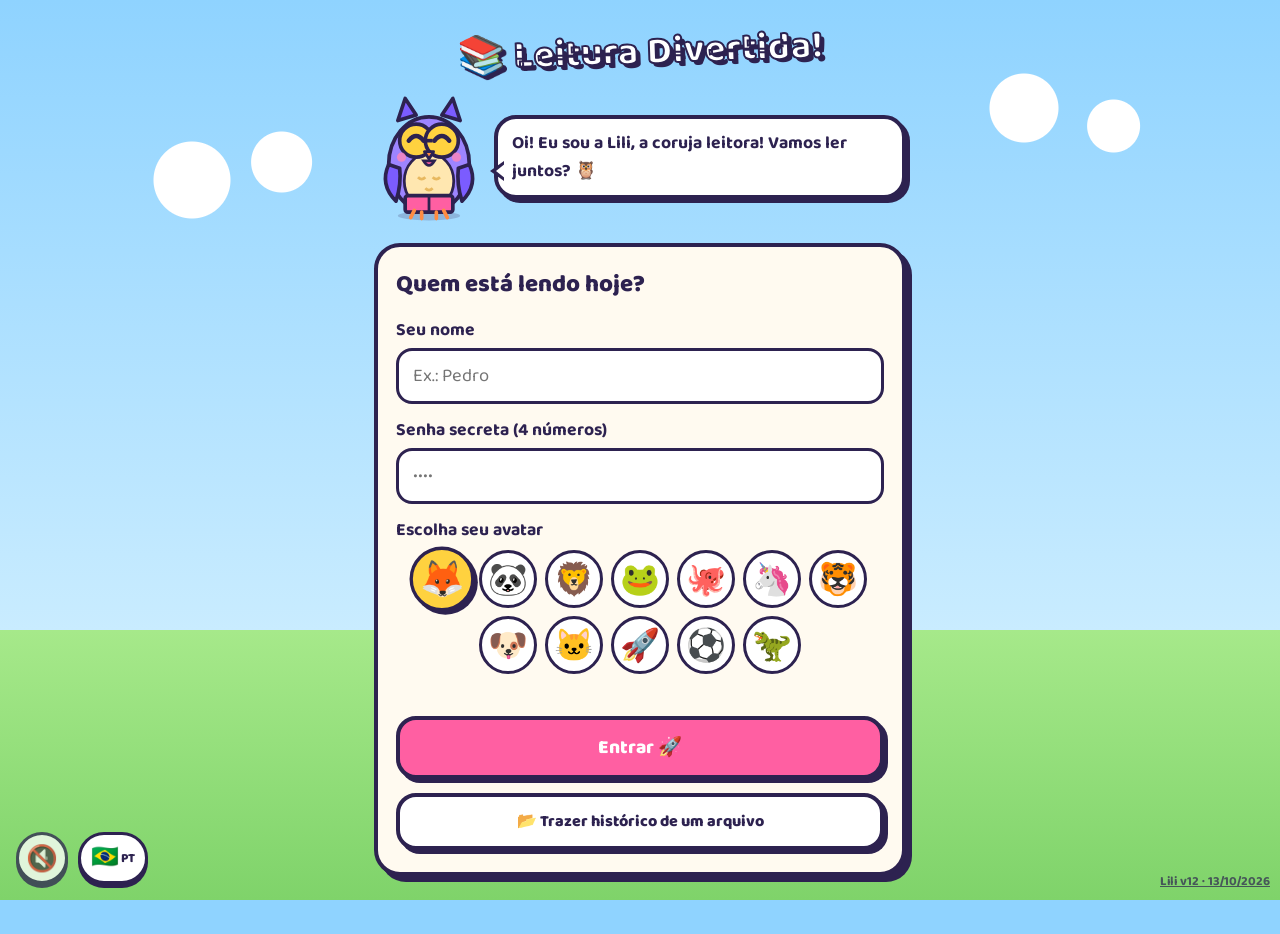
==== commit 6d30d95d: "Add files via upload" ====
--- a/index.html
+++ b/index.html
@@ -259,7 +259,11 @@
 <div class="app">
 
   <!-- LOGIN -->
-  <div id="versao-app" style="position:fixed;right:10px;bottom:8px;font-size:.8rem;font-weight:700;opacity:.6;z-index:50;pointer-events:none">Lili v11 · 13/10/2026</div>
+  <button id="versao-app" onclick="abrirVersoes()" style="position:fixed;right:10px;bottom:8px;font-size:.8rem;font-weight:700;opacity:.7;z-index:50;background:none;border:none;font-family:inherit;color:inherit;text-decoration:underline;cursor:pointer">Lili v12 · 13/10/2026</button>
+  <div id="versoes-modal" style="display:none;position:fixed;inset:0;background:rgba(0,0,0,.45);z-index:60;overflow:auto;padding:20px" onclick="if(event.target===this)this.style.display='none'">
+    <div class="cartao" style="max-width:560px;margin:20px auto"><h2>🗒️ Histórico de versões</h2><div id="versoes-lista"></div>
+    <button class="btn verde" onclick="document.getElementById('versoes-modal').style.display='none'">Fechar</button></div>
+  </div>
   <section id="tela-login" class="tela ativa">
     <div class="titulo-logo">📚 Leitura Divertida!</div>
     <div class="mascote-area">
@@ -401,6 +405,7 @@
   <!-- HISTÓRICO -->
   <section id="tela-historico" class="tela">
     <button class="voltar" data-ir="painel">⬅ Voltar</button>
+    <div class="cartao" id="log-leituras"></div>
     <div class="cartao">
       <h2>💾 Guardar meu histórico</h2>
       <p>Salve um arquivo com todos os cadastros (livros, leituras, quizzes e respostas). No iPad, escolha <b>Salvar em Arquivos</b>. Para recuperar em outro aparelho, use “Restaurar”.</p>
@@ -841,7 +846,7 @@
   if(!capitulo){ erro.textContent='Escreva qual capítulo você leu 📑'; mascote('m-registrar','ops',true); return; }
   if(resumo.split(/\s+/).filter(Boolean).length<10){ erro.textContent='O resumo precisa ter pelo menos 10 palavras ✍️'; mascote('m-registrar','ops',true); return; }
   const minutos=parseInt(document.getElementById('r-minutos').value,10);
-  const reg={id:id(), livro, paginas:pag, idioma:langRegistro, data, capitulo, resumo, xpQuiz:0}; if(minutos>0 && minutos<=600) reg.minutos=minutos;
+  const reg={id:id(), livro, paginas:pag, idioma:langRegistro, data, capitulo, resumo, xpQuiz:0, salvoEm:new Date().toISOString()}; if(minutos>0 && minutos<=600) reg.minutos=minutos;
   u().leituras.push(reg); salvar(); registroPendente=null;
   erro.textContent=''; document.getElementById('r-capitulo').value=''; document.getElementById('r-resumo').value='';
   quizIA(reg); return;
@@ -1090,7 +1095,7 @@
   return ev.sort((a,b)=> a.data===b.data ? ordem[b.tipo]-ordem[a.tipo] : (a.data<b.data?1:-1));
 }
 let filtroHist='todos';
-function montarHistorico(){
+function montarHistorico(){ try{ montarLog(); }catch(e){}
   const todos=eventosHistorico(), ev=filtroHist==='todos'?todos:todos.filter(e=>e.tipo===filtroHist);
   const user=u(), totalPag=user.leituras.reduce((s,l)=>s+l.paginas,0);
   const ult=banco.ultimoBackup;
@@ -1824,7 +1829,7 @@
   const cx=document.getElementById('r-quiz'), livro=u().livros.find(l=>l.id===reg.livro)||{titulo:''}, balao=document.getElementById('balao-registrar');
   cx.style.display='block'; cx.innerHTML='<h2>🧠 Quiz do capítulo</h2><p>A Lili está preparando 3 perguntas sobre o que você leu... ⏳</p>';
   balao.textContent='Leitura salva! Agora vamos ver o que você entendeu! 🧠'; mascote('m-registrar','pensa'); cx.scrollIntoView({behavior:'smooth'});
-  let qs; try{ qs=await gerarPerguntasIA(livro, reg); }catch(e){
+  let qs; try{ qs=await gerarPerguntasIA(livro, reg); }catch(e){ reg.iaErros=(reg.iaErros||0)+1; salvar();
     cx.innerHTML='<h2>🧠 Quiz do capítulo</h2><p>A Lili não conseguiu criar o quiz agora (precisa de internet). Sua leitura ficou salva, mas sem XP do quiz.</p><button class="btn azul" id="rq-tentar">🔄 Tentar de novo</button><button class="btn branco" id="rq-sair">⬅ Voltar ao painel</button>';
     document.getElementById('rq-tentar').onclick=()=>quizIA(reg); document.getElementById('rq-sair').onclick=()=>{ cx.style.display='none'; ir('painel'); }; return; }
   if(qs.aberta) return quizAberto(reg, qs, livro);
@@ -1835,7 +1840,7 @@
     cx.querySelectorAll(`.rq-op[data-q="${i}"]`).forEach(x=>{ const kk=+x.dataset.k; x.disabled=true;
       if(kk===qs[i].certa){ x.style.background='#b8f2c2'; x.textContent='✅ '+x.textContent; } else if(kk===k){ x.style.background='#ffc2c2'; x.textContent='❌ '+x.textContent; } });
     if(resp.filter(v=>v!=null).length===3){
-      const ac=qs.filter((q,j)=>resp[j]===q.certa).length; reg.xpQuiz=ac*10; reg.quiz=qs.map((q,j)=>({p:q.p,certa:q.opcoes[q.certa],resp:q.opcoes[resp[j]]})); salvar();
+      const ac=qs.filter((q,j)=>resp[j]===q.certa).length; reg.xpQuiz=ac*10; reg.quizTipo='multipla'; reg.quiz=qs.map((q,j)=>({p:q.p,opcoes:q.opcoes,certa:q.opcoes[q.certa],resp:q.opcoes[resp[j]],acertou:resp[j]===q.certa})); reg.quizEm=new Date().toISOString(); salvar();
       document.getElementById('rq-fim').innerHTML=`<div class="resp" style="margin-top:14px;background:#fff3c4"><b>Você acertou ${ac} de 3! +${ac*10} XP ⭐</b></div><button class="btn verde" id="rq-ok">Voltar ao painel 🏠</button>`;
       document.getElementById('rq-ok').onclick=()=>{ cx.style.display='none'; ir('painel'); };
       balao.textContent= ac===3?'Uau! Acertou tudo! Você entendeu muito bem! 🏆': ac?'Muito bem! Continue lendo com atenção! 🌟':'Tudo bem! Na próxima, leia com calma e tente de novo! 💪';
@@ -1860,12 +1865,46 @@
     if(rs.some(r=>r.split(/\s+/).filter(Boolean).length<3)){ document.getElementById('rq-erro').textContent='Responda cada pergunta com pelo menos 3 palavras ✍️'; return; }
     const bt=document.getElementById('rq-enviar'); bt.disabled=true; bt.textContent='A Lili está lendo suas respostas... ⏳';
     let av; try{ av=await avaliarIA(livro, reg, qs, rs); if(av.notas.length<3) throw 0; }catch(e){ av={notas:rs.map(r=>r.split(/\s+/).length>=8?7:5), comentario:''}; }
-    const xp=av.notas.reduce((a,b)=>a+b,0); reg.xpQuiz=xp; reg.quiz=qs.map((q,i)=>({p:q.p,resp:rs[i],nota:av.notas[i]})); salvar();
+    const xp=av.notas.reduce((a,b)=>a+b,0); reg.xpQuiz=xp; reg.quizTipo='aberta'; reg.quiz=qs.map((q,i)=>({p:q.p,resp:rs[i],nota:av.notas[i]})); reg.comentarioIA=av.comentario; reg.quizEm=new Date().toISOString(); salvar();
     bt.style.display='none';
     document.getElementById('rq-fim').innerHTML=`<div class="resp" style="margin-top:14px;background:#fff3c4"><b>Você ganhou +${xp} XP ⭐</b>${esc(av.comentario)}</div><button class="btn verde" id="rq-ok">Voltar ao painel 🏠</button>`;
     document.getElementById('rq-ok').onclick=()=>{ cx.style.display='none'; ir('painel'); };
     balao.textContent= xp>=24?'Que respostas incríveis! 🏆':'Muito bem! Continue lendo com atenção! 🌟'; mascote('m-registrar','uau',true); confete(); rkSync=0; rkSincronizar();
   };
+}
+
+/* ============ LOG DAS LEITURAS ============ */
+function montarLog(){
+  const cx=document.getElementById('log-leituras'); if(!cx) return;
+  const ls=u().leituras.slice().sort((a,b)=>((b.salvoEm||b.data)>(a.salvoEm||a.data)?1:-1));
+  const hora=iso=>{ const d=new Date(iso); return `${fmtData(hojeISO(d))} ${String(d.getHours()).padStart(2,'0')}:${String(d.getMinutes()).padStart(2,'0')}`; };
+  cx.innerHTML='<h2>📒 Log das leituras</h2>'+(ls.length?ls.map(l=>{
+    const lv=u().livros.find(b=>b.id===l.livro)||{titulo:'?'};
+    const xp=typeof l.xpQuiz==='number'?`${l.xpQuiz} XP`:`${l.paginas} XP`;
+    const q=(l.quiz||[]).map((x,i)=>`<div style="margin-top:6px"><b>${i+1}. ${esc(x.p)}</b>${x.opcoes?`<br><small>Opções: ${x.opcoes.map(esc).join(' · ')}</small>`:''}<br>Resposta: ${esc(x.resp||'')}${x.certa!=null?` ${x.acertou?'✅':'❌'}<br><small>Certa: ${esc(x.certa)}</small>`:''}${x.nota!=null?` <small>(nota ${x.nota}/10)</small>`:''}</div>`).join('');
+    return `<details class="q-item" style="display:block"><summary><b>${fmtData(l.data)}</b> · ${esc(lv.titulo)}${l.capitulo?` · ${esc(l.capitulo)}`:''} · ${xp}</summary>
+      <div style="margin-top:6px"><small>Salvo em: ${l.salvoEm?hora(l.salvoEm):fmtData(l.data)}</small><br>Páginas: ${l.paginas}${l.minutos?` · Minutos: ${l.minutos}`:''} · Idioma: ${l.idioma==='en'?'🇺🇸':'🇧🇷'}</div>
+      ${l.resumo?`<div style="margin-top:6px"><b>Resumo:</b> ${esc(l.resumo)}</div>`:''}
+      ${q?`<div style="margin-top:6px"><b>Quiz da IA (${l.quizTipo==='aberta'?'perguntas abertas':'múltipla escolha'})</b>${q}</div>`:(l.resumo?`<div style="margin-top:6px"><small>Quiz da IA ainda não respondido${l.iaErros?` (falhas da IA: ${l.iaErros})`:''}.</small></div>`:'')}
+      ${l.comentarioIA?`<div style="margin-top:6px"><b>Comentário da IA:</b> ${esc(l.comentarioIA)}</div>`:''}
+    </details>`;}).join(''):'<p>Nenhuma leitura registrada ainda.</p>');
+}
+
+/* ============ HISTÓRICO DE VERSÕES ============ */
+const VERSOES=[
+ ['v12','13/10/2026','📒 Log das leituras no Histórico (resumo, perguntas, respostas e comentário da IA) e este histórico de versões.'],
+ ['v11','13/10/2026','Registro com capítulo e resumo; a IA cria 3 perguntas e o XP vem dos acertos (ou de perguntas abertas). Número da versão na tela.'],
+ ['v10','13/10/2026','🏆 Ranking semanal entre amigos com código de turma e troféu para o 1º lugar da semana.'],
+ ['v9','13/10/2026','App instalável no iPad, funciona offline, lembrete da Lili e resumo semanal por e-mail para os pais.'],
+ ['v8','13/10/2026','💌 Botão para mandar sugestões e problemas.'],
+ ['v7','13/10/2026','🇧🇷/🇺🇸 Botão para trocar o idioma do app.'],
+ ['v6','13/10/2026','🎵 Música de fundo de caixinha de música.'],
+ ['v5','13/10/2026','Diário do dia obrigatório antes de registrar nova leitura; saiu a competição entre irmãos.'],
+ ['v1–v4','13/10/2026','Base do app: registro de leituras, gráfico PT/EN, estante, quiz, diário do livro, medalhas, cronômetro, caderno de palavras, Quero Ler, certificado, área dos pais e backup.']
+];
+function abrirVersoes(){
+  document.getElementById('versoes-lista').innerHTML=VERSOES.map(([v,d,t])=>`<div class="q-item" style="display:block"><b>${v}</b> <small>· ${d}</small><div>${t}</div></div>`).join('');
+  document.getElementById('versoes-modal').style.display='block';
 }
 
 /* ============ RANKING DA SEMANA ENTRE IPADS (Firebase Realtime Database) ============ */
@@ -2209,6 +2248,8 @@
 'Leitura salva! Agora vamos ver o que você entendeu! 🧠':"Reading saved! Now let's see what you understood! 🧠",
 'A Lili não conseguiu criar o quiz agora (precisa de internet). Sua leitura ficou salva, mas sem XP do quiz.':"Lili couldn't create the quiz now (it needs internet). Your reading was saved, but without quiz XP.",
 'Responda com suas palavras. Cada resposta vale até 10 XP!':'Answer in your own words. Each answer is worth up to 10 XP!','Enviar respostas ✅':'Send answers ✅','Responda cada pergunta com pelo menos 3 palavras ✍️':'Answer each question with at least 3 words ✍️','A Lili está lendo suas respostas... ⏳':'Lili is reading your answers... ⏳','Que respostas incríveis! 🏆':'What amazing answers! 🏆',
+'📒 Log das leituras':'📒 Reading log','Nenhuma leitura registrada ainda.':'No readings yet.','Resumo:':'Summary:','Comentário da IA:':'AI comment:',
+'🗒️ Histórico de versões':'🗒️ Version history','Fechar':'Close',
 '🔄 Tentar de novo':'🔄 Try again','⬅ Voltar ao painel':'⬅ Back to dashboard','Cada acerto vale 10 XP!':'Each right answer is worth 10 XP!','Voltar ao painel 🏠':'Back to dashboard 🏠',
 'Uau! Acertou tudo! Você entendeu muito bem! 🏆':'Wow! All correct! You understood it really well! 🏆','Muito bem! Continue lendo com atenção! 🌟':'Well done! Keep reading carefully! 🌟',
 'Tudo bem! Na próxima, leia com calma e tente de novo! 💪':"That's OK! Next time, read calmly and try again! 💪",
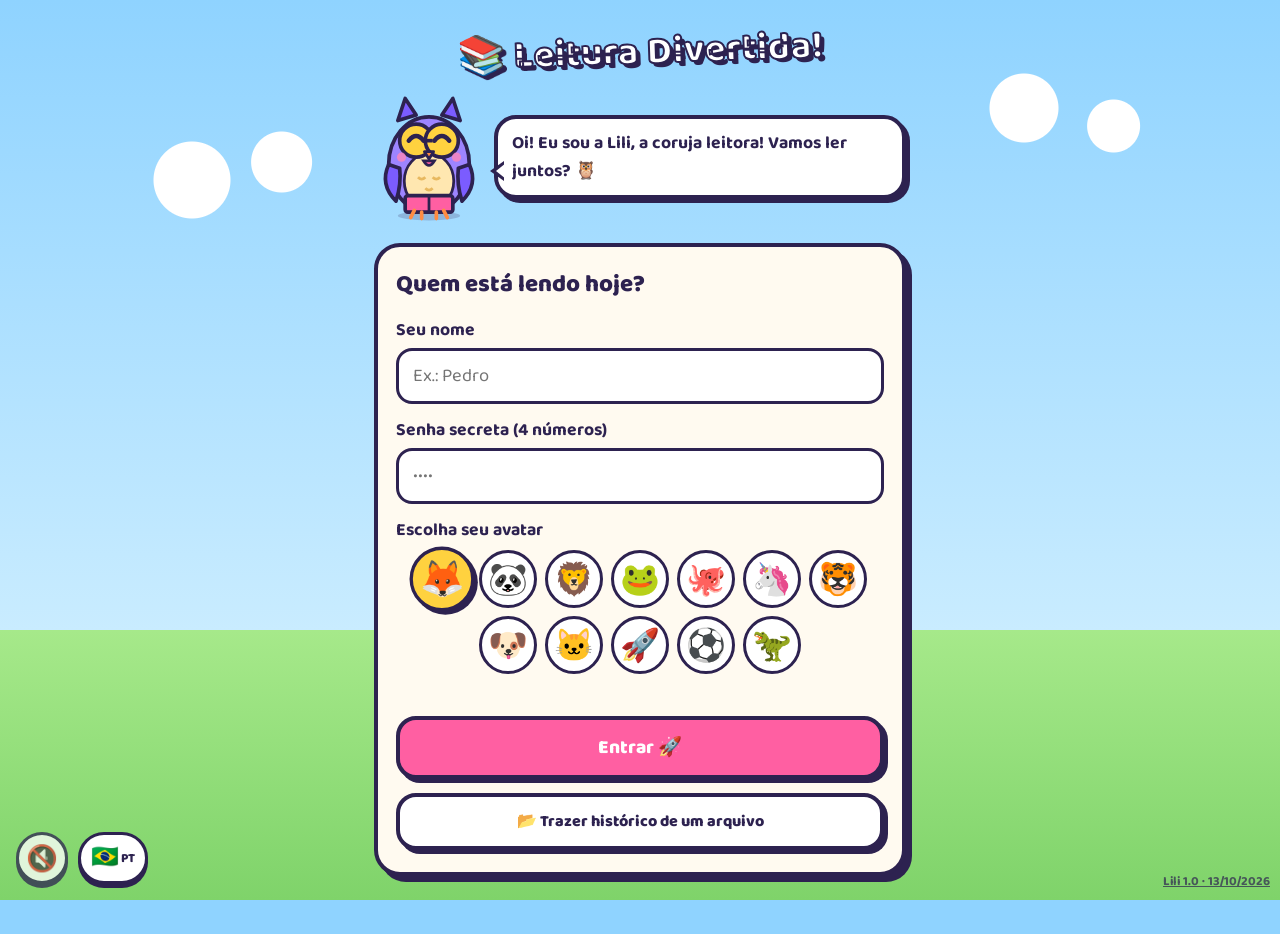
==== commit 7156213a: "Add files via upload" ====
--- a/index.html
+++ b/index.html
@@ -259,7 +259,7 @@
 <div class="app">
 
   <!-- LOGIN -->
-  <button id="versao-app" onclick="abrirVersoes()" style="position:fixed;right:10px;bottom:8px;font-size:.8rem;font-weight:700;opacity:.7;z-index:50;background:none;border:none;font-family:inherit;color:inherit;text-decoration:underline;cursor:pointer">Lili v12 · 13/10/2026</button>
+  <button id="versao-app" onclick="abrirVersoes()" style="position:fixed;right:10px;bottom:8px;font-size:.8rem;font-weight:700;opacity:.7;z-index:50;background:none;border:none;font-family:inherit;color:inherit;text-decoration:underline;cursor:pointer">Lili 1.0 · 13/10/2026</button>
   <div id="versoes-modal" style="display:none;position:fixed;inset:0;background:rgba(0,0,0,.45);z-index:60;overflow:auto;padding:20px" onclick="if(event.target===this)this.style.display='none'">
     <div class="cartao" style="max-width:560px;margin:20px auto"><h2>🗒️ Histórico de versões</h2><div id="versoes-lista"></div>
     <button class="btn verde" onclick="document.getElementById('versoes-modal').style.display='none'">Fechar</button></div>
@@ -316,7 +316,6 @@
     <div class="atalhos">
       <button class="atalho" style="background:var(--verde)" data-ir="registrar"><span class="ic">📖</span><span>Registrar Leitura<small>Quantas páginas você leu?</small></span></button>
       <button class="atalho" style="background:#9ddcff" data-ir="crono"><span class="ic">⏱️</span><span>Ler com Cronômetro<small>Desafio de 10 a 30 minutos</small></span></button>
-      <button class="atalho" style="background:#c9b8ff" data-ir="quiz"><span class="ic">🧠</span><span>Quiz Diário<small id="quiz-status">Você entendeu a história?</small></span></button>
       <button class="atalho" style="background:#ffc94d" data-ir="ranking"><span class="ic">🏆</span><span>Ranking da Semana<small id="rk-status">Quem leu mais esta semana?</small></span></button>
     </div>
     <div class="grid2">
@@ -740,7 +739,7 @@
   document.getElementById('meta-enche').style.width=pct+'%';
   document.getElementById('meta-txt').textContent=`${total} / ${user.meta} páginas (${pct}%)`;
   const feitoQuiz=user.quiz[hojeISO()];
-  document.getElementById('quiz-status').textContent= feitoQuiz ? `Feito hoje: ${feitoQuiz.acertos}/3 ⭐` : 'Você entendeu a história?';
+  const qsEl=document.getElementById('quiz-status'); if(qsEl) qsEl.textContent= feitoQuiz ? `Feito hoje: ${feitoQuiz.acertos}/3 ⭐` : 'Você entendeu a história?';
 
   let frase, humor='feliz';
   const pendP=diarioPendente(hojeISO());
@@ -1597,7 +1596,7 @@
 // Para registrar a leitura de um dia, o último dia com leitura antes dele precisa ter diário escrito
 // (uma resposta escrita no Quiz Diário daquele dia ou o "Diário do dia").
 function temDiario(dia){ return u().leituras.some(l=>l.data===dia && l.resumo) || (u().respostas||[]).some(r=>r.data===dia && r.r && r.r.trim()); }
-function diarioPendente(dataAlvo){
+function diarioPendente(dataAlvo){ return null; // 1.0: o resumo obrigatório substitui o Diário do dia
   const dias=[...new Set(u().leituras.map(l=>l.data))].filter(d=>d<dataAlvo).sort();
   const ult=dias.pop();
   return (ult && !temDiario(ult)) ? ult : null;
@@ -1784,6 +1783,10 @@
     <p>Toda semana vai um resumo de todas as crianças para <b>${RESUMO_EMAIL}</b>, com uma cópia do histórico anexada. Ele sai quando o app é aberto com internet a partir de domingo às 18h.</p>
     <p style="font-weight:700;color:var(--roxo)">${banco.resumoEmailUltimo?'Último envio: '+fmtData(banco.resumoEmailUltimo):'Nenhum resumo enviado ainda.'}</p>
     <button class="btn azul" id="cfg-enviar">📨 Enviar resumo desta semana agora</button>
+    <h2 style="margin-top:18px">🤖 IA reserva (opcional)</h2>
+    <p>O quiz usa uma IA gratuita. Se ela falhar, o app pode usar o Gemini com uma chave sua (fica só neste iPad).</p>
+    <input type="password" id="cfg-gemini" placeholder="Chave do Gemini (AIza...)" value="${esc(chaveGemini())}" autocomplete="off">
+    <button class="btn branco" id="cfg-gemini-ok">Salvar chave 🔑</button>
     <h2 style="margin-top:18px">📲 App no iPad</h2>
     ${inst?'<p>✅ O app está instalado na Tela de Início e funciona sem internet.</p>'
       :`<p>Instale o app para ele ganhar ícone, funcionar sem internet e proteger o histórico:</p>
@@ -1793,6 +1796,7 @@
     if(!/^\d\d:\d\d$/.test(v)){ toast('Escolha um horário ⏰'); return; }
     us.lembrete=v; salvar(); toast('Lembrete salvo! ⏰');
   };
+  document.getElementById('cfg-gemini-ok').onclick=()=>{ const v=document.getElementById('cfg-gemini').value.trim(); try{ v?localStorage.setItem('leituraDivertida_gemini',v):localStorage.removeItem('leituraDivertida_gemini'); }catch(e){} toast(v?'Chave salva! 🔑':'Chave removida'); };
   document.getElementById('cfg-hora-off').onclick=()=>{ delete us.lembrete; salvar(); document.getElementById('cfg-hora').value=''; toast('Lembrete desligado'); };
   document.getElementById('cfg-enviar').onclick=async()=>{
     const b=document.getElementById('cfg-enviar'); b.disabled=true; toast('Enviando... ✈️');
@@ -1817,10 +1821,7 @@
 Escreva em ${en?'inglês simples':'português'}. Responda SOMENTE com JSON, um destes formatos:
 {"tipo":"multipla","perguntas":[{"p":"pergunta","opcoes":["a","b","c","d"],"certa":0}]}
 {"tipo":"aberta","perguntas":[{"p":"pergunta"}]}`;
-  const r=await fetch('https://text.pollinations.ai/openai',{method:'POST',headers:{'Content-Type':'application/json'},
-    body:JSON.stringify({model:'openai',messages:[{role:'user',content:prompt}]})});
-  if(!r.ok) throw new Error('ia '+r.status);
-  const txt=(await r.json()).choices[0].message.content, j=JSON.parse(txt.slice(txt.indexOf('{'),txt.lastIndexOf('}')+1));
+  const txt=await chamarIA(prompt), j=JSON.parse(txt.slice(txt.indexOf('{'),txt.lastIndexOf('}')+1));
   if(j.tipo==='aberta'){ const ab=(j.perguntas||[]).filter(q=>q.p).slice(0,3); if(ab.length<3) throw new Error('ia formato'); ab.aberta=true; return ab; }
   const qs=(j.perguntas||[]).filter(q=>q.p && Array.isArray(q.opcoes) && q.opcoes.length>=2 && q.opcoes[q.certa]!=null).slice(0,3);
   if(qs.length<3) throw new Error('ia formato'); return qs;
@@ -1842,7 +1843,7 @@
     if(resp.filter(v=>v!=null).length===3){
       const ac=qs.filter((q,j)=>resp[j]===q.certa).length; reg.xpQuiz=ac*10; reg.quizTipo='multipla'; reg.quiz=qs.map((q,j)=>({p:q.p,opcoes:q.opcoes,certa:q.opcoes[q.certa],resp:q.opcoes[resp[j]],acertou:resp[j]===q.certa})); reg.quizEm=new Date().toISOString(); salvar();
       document.getElementById('rq-fim').innerHTML=`<div class="resp" style="margin-top:14px;background:#fff3c4"><b>Você acertou ${ac} de 3! +${ac*10} XP ⭐</b></div><button class="btn verde" id="rq-ok">Voltar ao painel 🏠</button>`;
-      document.getElementById('rq-ok').onclick=()=>{ cx.style.display='none'; ir('painel'); };
+      document.getElementById('rq-ok').onclick=()=>{ cx.style.display='none'; ir('painel'); }; blocoPais(reg, livro);
       balao.textContent= ac===3?'Uau! Acertou tudo! Você entendeu muito bem! 🏆': ac?'Muito bem! Continue lendo com atenção! 🌟':'Tudo bem! Na próxima, leia com calma e tente de novo! 💪';
       mascote('m-registrar',ac?'uau':'pensa',true); if(ac) confete(); rkSync=0; rkSincronizar&&rkSincronizar();
     }
@@ -1853,8 +1854,7 @@
   const prompt=`Você é uma professora gentil avaliando uma criança de 9 anos. Livro: "${livro.titulo}", ${reg.capitulo}. Resumo dela: "${reg.resumo}".
 ${qs.map((q,i)=>`Pergunta ${i+1}: ${q.p}\nResposta: ${rs[i]}`).join('\n')}
 Dê uma nota de 0 a 10 para cada resposta, valorizando esforço, coerência com a história e frases completas (resposta vazia ou sem sentido = 0). Responda SOMENTE JSON: {"notas":[n,n,n],"comentario":"uma frase curta e carinhosa em ${reg.idioma==='en'?'inglês':'português'}"}`;
-  const r=await fetch('https://text.pollinations.ai/openai',{method:'POST',headers:{'Content-Type':'application/json'},body:JSON.stringify({model:'openai',messages:[{role:'user',content:prompt}]})});
-  const txt=(await r.json()).choices[0].message.content, j=JSON.parse(txt.slice(txt.indexOf('{'),txt.lastIndexOf('}')+1));
+  const txt=await chamarIA(prompt), j=JSON.parse(txt.slice(txt.indexOf('{'),txt.lastIndexOf('}')+1));
   return {notas:(j.notas||[]).slice(0,3).map(n=>Math.max(0,Math.min(10,Math.round(+n||0)))), comentario:j.comentario||''};
 }
 function quizAberto(reg, qs, livro){
@@ -1868,7 +1868,7 @@
     const xp=av.notas.reduce((a,b)=>a+b,0); reg.xpQuiz=xp; reg.quizTipo='aberta'; reg.quiz=qs.map((q,i)=>({p:q.p,resp:rs[i],nota:av.notas[i]})); reg.comentarioIA=av.comentario; reg.quizEm=new Date().toISOString(); salvar();
     bt.style.display='none';
     document.getElementById('rq-fim').innerHTML=`<div class="resp" style="margin-top:14px;background:#fff3c4"><b>Você ganhou +${xp} XP ⭐</b>${esc(av.comentario)}</div><button class="btn verde" id="rq-ok">Voltar ao painel 🏠</button>`;
-    document.getElementById('rq-ok').onclick=()=>{ cx.style.display='none'; ir('painel'); };
+    document.getElementById('rq-ok').onclick=()=>{ cx.style.display='none'; ir('painel'); }; blocoPais(reg, livro);
     balao.textContent= xp>=24?'Que respostas incríveis! 🏆':'Muito bem! Continue lendo com atenção! 🌟'; mascote('m-registrar','uau',true); confete(); rkSync=0; rkSincronizar();
   };
 }
@@ -1886,25 +1886,54 @@
       <div style="margin-top:6px"><small>Salvo em: ${l.salvoEm?hora(l.salvoEm):fmtData(l.data)}</small><br>Páginas: ${l.paginas}${l.minutos?` · Minutos: ${l.minutos}`:''} · Idioma: ${l.idioma==='en'?'🇺🇸':'🇧🇷'}</div>
       ${l.resumo?`<div style="margin-top:6px"><b>Resumo:</b> ${esc(l.resumo)}</div>`:''}
       ${q?`<div style="margin-top:6px"><b>Quiz da IA (${l.quizTipo==='aberta'?'perguntas abertas':'múltipla escolha'})</b>${q}</div>`:(l.resumo?`<div style="margin-top:6px"><small>Quiz da IA ainda não respondido${l.iaErros?` (falhas da IA: ${l.iaErros})`:''}.</small></div>`:'')}
+      ${l.perguntaPais?`<div style="margin-top:6px"><b>Pergunta dos pais:</b> ${esc(l.perguntaPais.p)}<br>Resposta: ${esc(l.perguntaPais.resp)} ${l.perguntaPais.acertou?'✅':'❌'} <small>Certa: ${esc(l.perguntaPais.certa)}</small></div>`:''}
       ${l.comentarioIA?`<div style="margin-top:6px"><b>Comentário da IA:</b> ${esc(l.comentarioIA)}</div>`:''}
     </details>`;}).join(''):'<p>Nenhuma leitura registrada ainda.</p>');
 }
 
 /* ============ HISTÓRICO DE VERSÕES ============ */
 const VERSOES=[
- ['v12','13/10/2026','📒 Log das leituras no Histórico (resumo, perguntas, respostas e comentário da IA) e este histórico de versões.'],
- ['v11','13/10/2026','Registro com capítulo e resumo; a IA cria 3 perguntas e o XP vem dos acertos (ou de perguntas abertas). Número da versão na tela.'],
- ['v10','13/10/2026','🏆 Ranking semanal entre amigos com código de turma e troféu para o 1º lugar da semana.'],
- ['v9','13/10/2026','App instalável no iPad, funciona offline, lembrete da Lili e resumo semanal por e-mail para os pais.'],
- ['v8','13/10/2026','💌 Botão para mandar sugestões e problemas.'],
- ['v7','13/10/2026','🇧🇷/🇺🇸 Botão para trocar o idioma do app.'],
- ['v6','13/10/2026','🎵 Música de fundo de caixinha de música.'],
- ['v5','13/10/2026','Diário do dia obrigatório antes de registrar nova leitura; saiu a competição entre irmãos.'],
- ['v1–v4','13/10/2026','Base do app: registro de leituras, gráfico PT/EN, estante, quiz, diário do livro, medalhas, cronômetro, caderno de palavras, Quero Ler, certificado, área dos pais e backup.']
+ ['1.0','13/10/2026','🚀 Lançamento! Um só quiz (o da IA, com a pergunta dos pais como bônus), o resumo substitui o Diário do dia, IA reserva opcional (Gemini) e app mais leve no modo inglês.'],
+ ['beta 12','13/10/2026','📒 Log das leituras no Histórico (resumo, perguntas, respostas e comentário da IA) e este histórico de versões.'],
+ ['beta 11','13/10/2026','Registro com capítulo e resumo; a IA cria 3 perguntas e o XP vem dos acertos (ou de perguntas abertas). Número da versão na tela.'],
+ ['beta 10','13/10/2026','🏆 Ranking semanal entre amigos com código de turma e troféu para o 1º lugar da semana.'],
+ ['beta 9','13/10/2026','App instalável no iPad, funciona offline, lembrete da Lili e resumo semanal por e-mail para os pais.'],
+ ['beta 8','13/10/2026','💌 Botão para mandar sugestões e problemas.'],
+ ['beta 7','13/10/2026','🇧🇷/🇺🇸 Botão para trocar o idioma do app.'],
+ ['beta 6','13/10/2026','🎵 Música de fundo de caixinha de música.'],
+ ['beta 5','13/10/2026','Diário do dia obrigatório antes de registrar nova leitura; saiu a competição entre irmãos.'],
+ ['beta 1–4','13/10/2026','Base do app: registro de leituras, gráfico PT/EN, estante, quiz, diário do livro, medalhas, cronômetro, caderno de palavras, Quero Ler, certificado, área dos pais e backup.']
 ];
 function abrirVersoes(){
   document.getElementById('versoes-lista').innerHTML=VERSOES.map(([v,d,t])=>`<div class="q-item" style="display:block"><b>${v}</b> <small>· ${d}</small><div>${t}</div></div>`).join('');
   document.getElementById('versoes-modal').style.display='block';
+}
+
+/* ============ 1.0: IA com reserva Gemini + pergunta dos pais ============ */
+const chaveGemini=()=>{ try{ return localStorage.getItem('leituraDivertida_gemini')||''; }catch(e){ return ''; } };
+async function chamarIA(prompt){
+  try{
+    const r=await fetch('https://text.pollinations.ai/openai',{method:'POST',headers:{'Content-Type':'application/json'},body:JSON.stringify({model:'openai',messages:[{role:'user',content:prompt}]})});
+    if(!r.ok) throw new Error('ia '+r.status);
+    const t=(await r.json()).choices[0].message.content; if(!t||t.indexOf('{')<0) throw new Error('ia vazia'); return t;
+  }catch(e){
+    const k=chaveGemini(); if(!k) throw e;
+    const r=await fetch('https://generativelanguage.googleapis.com/v1beta/models/gemini-2.5-flash:generateContent?key='+encodeURIComponent(k),{method:'POST',headers:{'Content-Type':'application/json'},body:JSON.stringify({contents:[{parts:[{text:prompt}]}]})});
+    if(!r.ok) throw new Error('gemini '+r.status);
+    return (await r.json()).candidates[0].content.parts.map(p=>p.text||'').join('');
+  }
+}
+function blocoPais(reg, livro){
+  const ps=(livro&&livro.perguntas)||[]; if(!ps.length) return;
+  const n=u().leituras.filter(l=>l.livro===livro.id).length, q=ps[n%ps.length], fim=document.getElementById('rq-fim'); if(!fim||!q||!q.o) return;
+  const box=document.createElement('div'); box.style.marginTop='14px';
+  box.innerHTML=`<b>⭐ Pergunta dos pais: ${esc(q.p)}</b>`+q.o.map((o,k)=>`<button class="btn branco rq-pais" data-k="${k}" style="margin-top:6px;text-align:left">${esc(o)}</button>`).join('');
+  fim.insertBefore(box, fim.lastElementChild);
+  box.querySelectorAll('.rq-pais').forEach(b=>b.onclick=()=>{
+    if(reg.perguntaPais) return; const k=+b.dataset.k, ok=k===q.c;
+    box.querySelectorAll('.rq-pais').forEach(x=>{ x.disabled=true; if(+x.dataset.k===q.c){ x.style.background='#b8f2c2'; x.textContent='✅ '+x.textContent; } else if(+x.dataset.k===k){ x.style.background='#ffc2c2'; x.textContent='❌ '+x.textContent; } });
+    reg.perguntaPais={p:q.p, opcoes:q.o, certa:q.o[q.c], resp:q.o[k], acertou:ok}; if(ok){ reg.xpQuiz+=10; confete(); toast('+10 XP ⭐'); } salvar(); rkSync=0; rkSincronizar();
+  });
 }
 
 /* ============ RANKING DA SEMANA ENTRE IPADS (Firebase Realtime Database) ============ */
@@ -2249,7 +2278,7 @@
 'A Lili não conseguiu criar o quiz agora (precisa de internet). Sua leitura ficou salva, mas sem XP do quiz.':"Lili couldn't create the quiz now (it needs internet). Your reading was saved, but without quiz XP.",
 'Responda com suas palavras. Cada resposta vale até 10 XP!':'Answer in your own words. Each answer is worth up to 10 XP!','Enviar respostas ✅':'Send answers ✅','Responda cada pergunta com pelo menos 3 palavras ✍️':'Answer each question with at least 3 words ✍️','A Lili está lendo suas respostas... ⏳':'Lili is reading your answers... ⏳','Que respostas incríveis! 🏆':'What amazing answers! 🏆',
 '📒 Log das leituras':'📒 Reading log','Nenhuma leitura registrada ainda.':'No readings yet.','Resumo:':'Summary:','Comentário da IA:':'AI comment:',
-'🗒️ Histórico de versões':'🗒️ Version history','Fechar':'Close',
+'🗒️ Histórico de versões':'🗒️ Version history','Fechar':'Close','🤖 IA reserva (opcional)':'🤖 Backup AI (optional)','Salvar chave 🔑':'Save key 🔑','Chave salva! 🔑':'Key saved! 🔑','Chave removida':'Key removed','O quiz usa uma IA gratuita. Se ela falhar, o app pode usar o Gemini com uma chave sua (fica só neste iPad).':'The quiz uses a free AI. If it fails, the app can use Gemini with your own key (stored only on this iPad).',
 '🔄 Tentar de novo':'🔄 Try again','⬅ Voltar ao painel':'⬅ Back to dashboard','Cada acerto vale 10 XP!':'Each right answer is worth 10 XP!','Voltar ao painel 🏠':'Back to dashboard 🏠',
 'Uau! Acertou tudo! Você entendeu muito bem! 🏆':'Wow! All correct! You understood it really well! 🏆','Muito bem! Continue lendo com atenção! 🌟':'Well done! Keep reading carefully! 🌟',
 'Tudo bem! Na próxima, leia com calma e tente de novo! 💪':"That's OK! Next time, read calmly and try again! 💪",
@@ -2273,6 +2302,7 @@
  [/^Você está em (\d+)º lugar! Faltam (\d+) XP para passar (.+)! 💪$/,m=>`You're in place #${m[1]}! ${m[2]} XP to pass ${m[3]}! 💪`],
  [/^🏆 Você ganhou a semana de (\S+)! Troféu novo na estante!$/,m=>`🏆 You won the week of ${m[1]}! New trophy on the shelf!`],
  [/^(\d+)º$/,m=>`#${m[1]}`],
+ [/^⭐ Pergunta dos pais: (.+)$/,m=>`⭐ Parents' question: ${m[1]}`],
  [/^Você ganhou \+(\d+) XP ⭐/,m=>`You earned +${m[1]} XP ⭐`],
  [/^Você acertou (\d) de 3! \+(\d+) XP ⭐$/,m=>`You got ${m[1]} of 3 right! +${m[2]} XP ⭐`],
  [/^Nível (\d+)$/,m=>`Level ${m[1]}`],
@@ -2378,13 +2408,16 @@
     else { const r=origAttr.get(n); if(r){ ATTRS.forEach(a=>{ if(r[a] && n.getAttribute(a)===r[a].en) n.setAttribute(a,r[a].pt); }); origAttr.delete(n); } }
   }
 }
+let filaIdioma=[], agIdioma=false;
 const obsIdioma=new MutationObserver(ms=>{
   if(idiomaUI!=='en') return;
-  ms.forEach(m=>{
+  filaIdioma.push(...ms); if(agIdioma) return; agIdioma=true;
+  (window.requestAnimationFrame||setTimeout)(()=>{ agIdioma=false; const lote=filaIdioma; filaIdioma=[];
+  lote.forEach(m=>{
     if(m.type==='characterData') trTexto(m.target);
     else if(m.type==='attributes') trAttr(m.target);
-    else m.addedNodes.forEach(trArvore);
-  });
+    else m.addedNodes.forEach(n=>{ if(n.isConnected) trArvore(n); });
+  }); });
 });
 obsIdioma.observe(document.body,{childList:true,subtree:true,characterData:true,attributes:true,attributeFilter:ATTRS});
 // Caixas de aviso do navegador
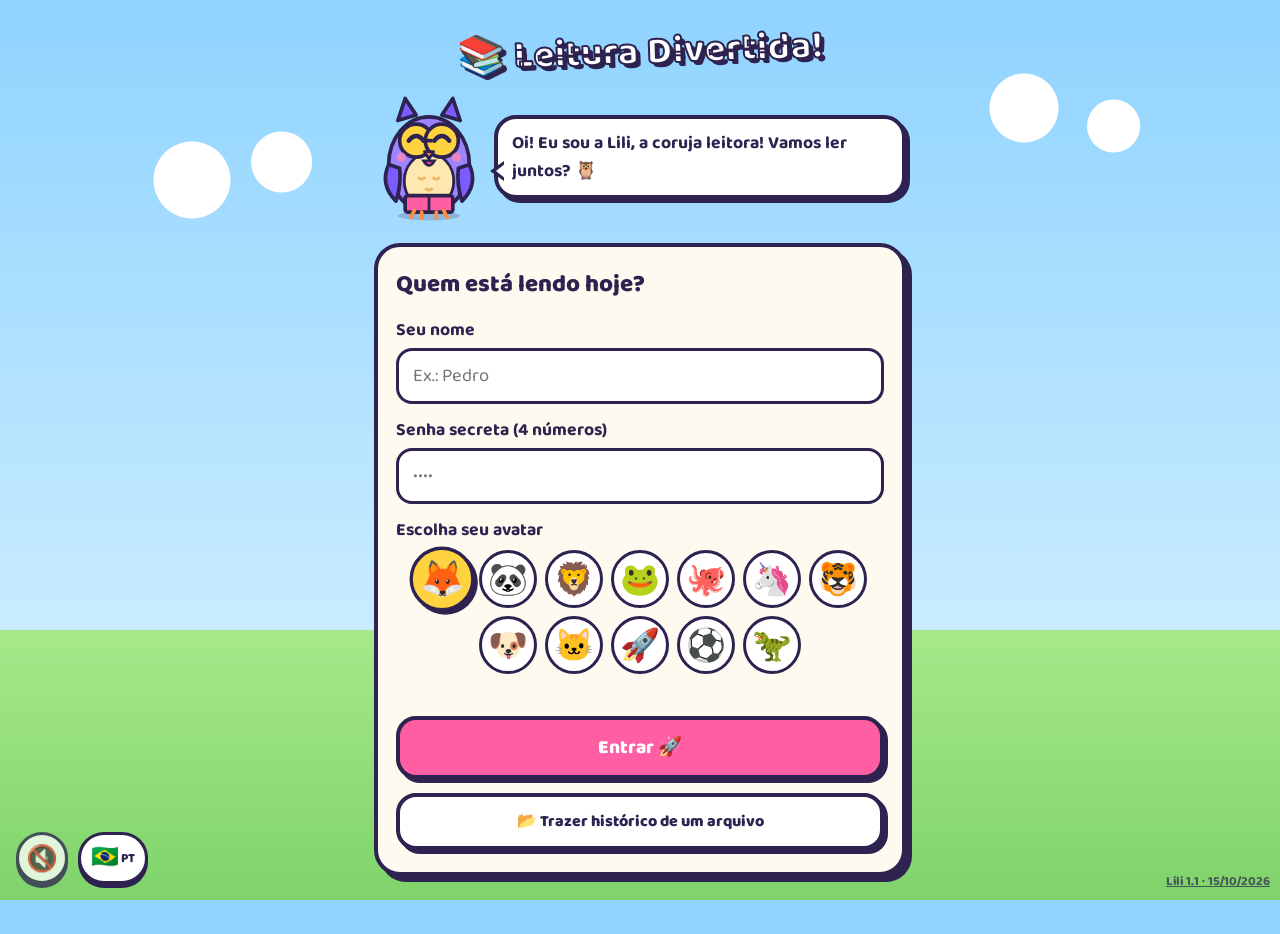
==== commit 5c150698: "Add files via upload" ====
--- a/index.html
+++ b/index.html
@@ -259,7 +259,7 @@
 <div class="app">
 
   <!-- LOGIN -->
-  <button id="versao-app" onclick="abrirVersoes()" style="position:fixed;right:10px;bottom:8px;font-size:.8rem;font-weight:700;opacity:.7;z-index:50;background:none;border:none;font-family:inherit;color:inherit;text-decoration:underline;cursor:pointer">Lili 1.0 · 13/10/2026</button>
+  <button id="versao-app" onclick="abrirVersoes()" style="position:fixed;right:10px;bottom:8px;font-size:.8rem;font-weight:700;opacity:.7;z-index:50;background:none;border:none;font-family:inherit;color:inherit;text-decoration:underline;cursor:pointer">Lili 1.1 · 15/10/2026</button>
   <div id="versoes-modal" style="display:none;position:fixed;inset:0;background:rgba(0,0,0,.45);z-index:60;overflow:auto;padding:20px" onclick="if(event.target===this)this.style.display='none'">
     <div class="cartao" style="max-width:560px;margin:20px auto"><h2>🗒️ Histórico de versões</h2><div id="versoes-lista"></div>
     <button class="btn verde" onclick="document.getElementById('versoes-modal').style.display='none'">Fechar</button></div>
@@ -748,7 +748,7 @@
   else if(pct>=100){ frase='UAU! Você bateu a meta do mês! Você é um super leitor! 🏆'; humor='uau'; }
   else if(seq>=3){ frase=`${seq} dias seguidos lendo! Não deixa o fogo apagar! 🔥`; humor='uau'; }
   else if(user.leituras.length && (!banco.ultimoBackup || (Date.now()-new Date(banco.ultimoBackup))/864e5>7)){ frase='Psiu! Faz tempo que você não salva seu histórico. Toque em 📜 Histórico! 💾'; humor='pensa'; }
-  else if(!feitoQuiz){ frase='Já fez o Quiz Diário? Tenho 3 perguntas pra você! 🧠'; humor='pensa'; }
+  else if(!user.leituras.some(l=>l.data===hojeISO())){ frase='Leu hoje? Registre o capítulo e responda o quiz da Lili! 🧠'; humor='pensa'; }
   else { frase=['Cada página é uma aventura nova!','Ler em inglês e português é um superpoder! 💪','Que tal ler mais um pouquinho hoje?'][new Date().getDate()%3]; }
   document.getElementById('balao-painel').textContent=frase;
   mascote('m-painel',humor);
@@ -1174,7 +1174,7 @@
     ${blocoTerminado(l)}
     <h2 style="margin-top:16px">✍️ Diário de respostas</h2>
     ${resps.length?resps.map(r=>`<div class="resp"><small>${r.data.split('-').reverse().join('/')}</small><b>${esc(r.p)}</b>${esc(r.r)}</div>`).join('')
-      :'<div class="vazio">Ainda não tem respostas. Faça o Quiz Diário sobre este livro! 🧠</div>'}
+      :'<div class="vazio">Ainda não tem respostas. Registre um capítulo e responda o quiz da Lili! 🧠</div>'}
     <button class="btn branco" id="b-pais">👨‍👩‍👦 Perguntas da história (pais) · ${nq}</button>`;
   document.getElementById('b-pais').onclick=()=>abrirPais(idl);
   ligarTerminado(l);
@@ -1204,7 +1204,7 @@
   }
   const l=user.livros.find(x=>x.id===idl); l.perguntas=l.perguntas||[];
   cx.innerHTML=`<h2>📘 Perguntas sobre "${esc(l.titulo)}"</h2>
-    <p>Crie perguntas sobre a história com 3 opções. O quiz usa até 3 por dia; se faltar, a Lili completa com perguntas abertas de compreensão.</p>
+    <p>Crie perguntas sobre a história com 3 opções. Depois do quiz da IA, uma delas aparece como bônus de +10 XP.</p>
     <label for="np-p">Pergunta</label><input type="text" id="np-p" maxlength="120" placeholder="Ex.: Por que a raposa queria ser cativada?">
     <label for="np-a">Opção A</label><input type="text" id="np-a" maxlength="60">
     <label for="np-b">Opção B</label><input type="text" id="np-b" maxlength="60">
@@ -1393,7 +1393,7 @@
   ['w-palavra','w-significado'].forEach(i=>document.getElementById(i).value='');
   document.getElementById('w-erro').textContent='';
   marcarIdioma(document.getElementById('w-idiomas'),langPalavra);
-  document.getElementById('balao-palavras').textContent = us.palavras.length>=3 ? 'Suas palavras aparecem como bônus no Quiz Diário! Que tal treinar com os cartões? 🃏' : 'Achou uma palavra nova no livro? Anota aqui pra não esquecer! ✏️';
+  document.getElementById('balao-palavras').textContent = us.palavras.length>=3 ? 'Que tal treinar suas palavras com os cartões? 🃏' : 'Achou uma palavra nova no livro? Anota aqui pra não esquecer! ✏️';
   mascote('m-palavras','feliz');
   flash=null; listarPalavras();
 }
@@ -1733,12 +1733,15 @@
     const term=us.livros.filter(l=>l.terminadoEm && set.has(l.terminadoEm)).map(l=>`${l.titulo} (${'⭐'.repeat(l.estrelas||0)})`);
     const qz=Object.entries(us.quiz||{}).filter(([d])=>set.has(d)).map(([,q])=>q.acertos);
     const pal=(us.palavras||[]).filter(p=>set.has(p.criado)).map(p=>`${p.palavra} = ${p.significado}`);
+    const xpq=leit.reduce((s,l)=>s+(typeof l.xpQuiz==='number'?l.xpQuiz:0),0);
+    const cont=[]; leit.forEach(l=>(l.quiz||[]).forEach(x=>{ if(x.contestada) cont.push(`• ${fmtData(l.data)} ${tit(l.livro)}: ${x.p} (${iaNome(x.origem).replace(/^\S+ /,'')})`); }));
     const resp=(us.respostas||[]).filter(r=>set.has(r.data)).map(r=>`• ${fmtData(r.data)} ${tit(r.livro)}\n  ${r.p}\n  “${r.r}”`);
     partes.push(`\n===== ${us.avatar||''} ${nome} =====
 Páginas: ${pt+en} (português ${pt}, inglês ${en})
 Dias com leitura: ${diasLidos}/7
 Minutos no cronômetro: ${min}
-Quizzes: ${qz.length}${qz.length?` (estrelas: ${qz.join(', ')})`:''}
+XP dos quizzes da IA: ${xpq}
+Perguntas marcadas como erradas: ${cont.length?'\n'+cont.join('\n'):'nenhuma'}
 Livros terminados: ${term.length?term.join(', '):'nenhum'}
 Palavras novas: ${pal.length?pal.join('; '):'nenhuma'}
 Diário e respostas escritas:
@@ -1783,8 +1786,8 @@
     <p>Toda semana vai um resumo de todas as crianças para <b>${RESUMO_EMAIL}</b>, com uma cópia do histórico anexada. Ele sai quando o app é aberto com internet a partir de domingo às 18h.</p>
     <p style="font-weight:700;color:var(--roxo)">${banco.resumoEmailUltimo?'Último envio: '+fmtData(banco.resumoEmailUltimo):'Nenhum resumo enviado ainda.'}</p>
     <button class="btn azul" id="cfg-enviar">📨 Enviar resumo desta semana agora</button>
-    <h2 style="margin-top:18px">🤖 IA reserva (opcional)</h2>
-    <p>O quiz usa uma IA gratuita. Se ela falhar, o app pode usar o Gemini com uma chave sua (fica só neste iPad).</p>
+    <h2 style="margin-top:18px">🤖 Chave do Gemini (opcional)</h2>
+    <p>Com uma chave sua, o Gemini cria e corrige o quiz (erra menos sobre livros reais). Sem chave ou se ele falhar, o app usa uma IA gratuita. A chave fica só neste iPad.</p>
     <input type="password" id="cfg-gemini" placeholder="Chave do Gemini (AIza...)" value="${esc(chaveGemini())}" autocomplete="off">
     <button class="btn branco" id="cfg-gemini-ok">Salvar chave 🔑</button>
     <h2 style="margin-top:18px">📲 App no iPad</h2>
@@ -1813,36 +1816,81 @@
 /* ============ QUIZ DA IA POR CAPÍTULO ============ */
 // Leituras novas (com xpQuiz) valem 10 XP por acerto; as antigas continuam valendo 1 XP por página.
 function xpLeituras(ls){ return (ls||[]).reduce((s,l)=>s+(typeof l.xpQuiz==='number'?l.xpQuiz:(l.paginas||0)),0); }
-async function gerarPerguntasIA(livro, reg){
+const IA_NOMES={gemini:'✨ Gemini 2.5 Flash', pollinations:'🤖 Pollinations', pais:'👨‍👩‍👦 Pergunta dos pais', auto:'📐 Nota automática'};
+const iaNome=k=>IA_NOMES[k]||'🤖 IA';
+const lerJSON=txt=>JSON.parse(txt.slice(txt.indexOf('{'),txt.lastIndexOf('}')+1));
+function embaralhar(a){ a=a.slice(); for(let i=a.length-1;i>0;i--){ const j=Math.floor(Math.random()*(i+1)); [a[i],a[j]]=[a[j],a[i]]; } return a; }
+// XP da leitura: 10 por acerto (múltipla), nota 0–10 (aberta), +10 pergunta dos pais. Pergunta contestada não tira XP: vale 10.
+function recalcXP(reg){
+  const q=(reg.quiz||[]).reduce((s,x)=>s+(x.contestada?10:(x.nota!=null?x.nota:(x.acertou?10:0))),0);
+  const pais=reg.perguntaPais&&reg.perguntaPais.acertou?10:0;
+  reg.xpQuiz=q+pais; return {q,pais,total:q+pais};
+}
+async function gerarPerguntasIA(livro, reg, forcarAberta){
   const en=reg.idioma==='en';
-  const prompt=`Você é professora de leitura para uma criança de 9 anos. Livro: "${livro.titulo}"${livro.autor?` de ${livro.autor}`:''}. Trecho lido: ${reg.capitulo}. Resumo escrito pela criança: "${reg.resumo}".
-Se você CONHECE bem esse livro e esse capítulo, crie 3 perguntas de múltipla escolha sobre a história desse trecho (personagens, acontecimentos, por quê), cada uma com 4 opções curtas e só uma certa.
-Se NÃO conhece o livro com segurança, não invente: crie 3 perguntas abertas e descritivas, baseadas no resumo, para a criança responder com as próprias palavras (ex.: o que o personagem sentiu, por que algo aconteceu, o que ela acha que vem depois).
-Escreva em ${en?'inglês simples':'português'}. Responda SOMENTE com JSON, um destes formatos:
-{"tipo":"multipla","perguntas":[{"p":"pergunta","opcoes":["a","b","c","d"],"certa":0}]}
-{"tipo":"aberta","perguntas":[{"p":"pergunta"}]}`;
-  const txt=await chamarIA(prompt), j=JSON.parse(txt.slice(txt.indexOf('{'),txt.lastIndexOf('}')+1));
-  if(j.tipo==='aberta'){ const ab=(j.perguntas||[]).filter(q=>q.p).slice(0,3); if(ab.length<3) throw new Error('ia formato'); ab.aberta=true; return ab; }
-  const qs=(j.perguntas||[]).filter(q=>q.p && Array.isArray(q.opcoes) && q.opcoes.length>=2 && q.opcoes[q.certa]!=null).slice(0,3);
-  if(qs.length<3) throw new Error('ia formato'); return qs;
+  const antes=u().leituras.filter(l=>l.livro===livro.id && l.id!==reg.id && l.resumo).sort((a,b)=>((a.salvoEm||a.data)>(b.salvoEm||b.data)?1:-1)).slice(-5)
+    .map(l=>`- ${l.capitulo||fmtData(l.data)}: ${l.resumo}`).join('\n');
+  const prompt=`Você é professora de leitura de uma criança de 9 anos. Livro: "${livro.titulo}"${livro.autor?` de ${livro.autor}`:''}.
+${antes?`Resumos que ela escreveu dos trechos anteriores (para entender até onde ela já leu):\n${antes}\n`:''}Trecho lido agora: ${reg.capitulo}. Resumo escrito pela criança: "${reg.resumo}".
+Primeiro avalie de 0 a 10 a sua "seguranca": o quanto você conhece de verdade ESTE livro e ESTE trecho.
+${forcarAberta?'Crie obrigatoriamente o formato "aberta".':`Se a seguranca for 7 ou mais, crie 3 perguntas de múltipla escolha. Se for menor que 7, NÃO invente fatos do livro: use o formato "aberta".`}
+Regras para as 3 perguntas:
+- Pergunta 1: o que aconteceu no trecho. Pergunta 2: por que algo aconteceu ou o que um personagem sentiu. Pergunta 3: o significado de uma palavra do trecho ou a opinião dela.
+- Só sobre ESTE trecho e o que veio antes; nunca sobre o que acontece depois.
+- Linguagem simples para 9 anos, sem pegadinha, sem perguntas repetidas.
+- Múltipla escolha: 4 opções curtas e plausíveis, só 1 certa, e "explicacao": uma frase curta dizendo por que a certa é a certa.
+- Aberta: perguntas descritivas baseadas no resumo, para responder com as próprias palavras.
+Escreva em ${en?'inglês simples':'português'}. Responda SOMENTE com JSON, num destes formatos:
+{"seguranca":8,"tipo":"multipla","perguntas":[{"p":"pergunta","opcoes":["a","b","c","d"],"certa":0,"explicacao":"..."}]}
+{"seguranca":4,"tipo":"aberta","perguntas":[{"p":"pergunta"}]}`;
+  const r=await chamarIA(prompt), j=lerJSON(r.txt), seg=Math.max(0,Math.min(10,Math.round(+j.seguranca||0)));
+  const meta={ia:r.ia, modelo:r.modelo, seguranca:seg, em:new Date().toISOString()};
+  const unicas=arr=>{ const vis=new Set(); return arr.filter(q=>{ const k=String(q.p).trim().toLowerCase(); if(vis.has(k)) return false; vis.add(k); return true; }); };
+  if(j.tipo==='aberta' || forcarAberta){ const ab=unicas((j.perguntas||[]).filter(q=>q.p)).slice(0,3).map(q=>({p:q.p})); if(ab.length<3) throw new Error('ia formato'); ab.aberta=true; ab.meta=meta; return ab; }
+  if(seg<6) return gerarPerguntasIA(livro, reg, true); // disse que não conhece o livro mas mandou múltipla: refaz como aberta
+  let qs=unicas((j.perguntas||[]).filter(q=>q.p && Array.isArray(q.opcoes) && q.opcoes.length>=2 && q.opcoes[q.certa]!=null)).slice(0,3);
+  if(qs.length<3) throw new Error('ia formato');
+  qs=qs.map(q=>{ const certa=q.opcoes[q.certa], op=embaralhar(q.opcoes); return {p:q.p, opcoes:op, certa:op.indexOf(certa), explicacao:q.explicacao||''}; });
+  qs.meta=meta; return qs;
+}
+function resultadoQuiz(reg, cx){
+  // Lista cada pergunta com o motivo do XP e o botão de contestar.
+  const box=document.getElementById('rq-detalhe'); if(!box) return;
+  const c=recalcXP(reg);
+  box.innerHTML=(reg.quiz||[]).map((x,i)=>`<div class="q-item" style="display:block;margin-top:8px"><b>${i+1}. ${esc(x.p)}</b><br>
+    ${x.nota!=null?`<span>Nota ${x.nota}/10</span>${x.motivo?` · <small>${esc(x.motivo)}</small>`:''}`:(x.acertou?'<span>✅ Acertou</span>':`<span>❌ A certa era: ${esc(x.certa)}</span>`)}
+    ${x.explicacao?`<br><small>💡 ${esc(x.explicacao)}</small>`:''}
+    <br>${x.contestada?'<small>⚠️ Marcada como errada: vale 10 XP</small>':`<button class="btn branco rq-contestar" data-i="${i}" style="margin-top:6px;font-size:.85rem;padding:6px 10px">⚠️ Essa pergunta está errada</button>`}</div>`).join('')
+    +`<div class="resp" style="margin-top:10px;background:#fff3c4"><b>Quiz ${c.q}${c.pais?` + pais ${c.pais}`:''} = ${c.total} XP ⭐</b></div>`;
+  box.querySelectorAll('.rq-contestar').forEach(b=>b.onclick=()=>{ if(!confirm('Marcar esta pergunta como errada? Ela vai valer 10 XP e os pais vão ver no histórico.')) return;
+    contestar(reg, +b.dataset.i); resultadoQuiz(reg, cx); });
+}
+function contestar(reg, i){
+  const x=(reg.quiz||[])[i]; if(!x||x.contestada) return; x.contestada=true; x.contestadaEm=new Date().toISOString();
+  recalcXP(reg); salvar(); rkSync=0; rkSincronizar&&rkSincronizar(); toast('Obrigada por avisar! ⚠️');
 }
 async function quizIA(reg){
   const cx=document.getElementById('r-quiz'), livro=u().livros.find(l=>l.id===reg.livro)||{titulo:''}, balao=document.getElementById('balao-registrar');
   cx.style.display='block'; cx.innerHTML='<h2>🧠 Quiz do capítulo</h2><p>A Lili está preparando 3 perguntas sobre o que você leu... ⏳</p>';
   balao.textContent='Leitura salva! Agora vamos ver o que você entendeu! 🧠'; mascote('m-registrar','pensa'); cx.scrollIntoView({behavior:'smooth'});
-  let qs; try{ qs=await gerarPerguntasIA(livro, reg); }catch(e){ reg.iaErros=(reg.iaErros||0)+1; salvar();
+  let qs; try{ qs=await gerarPerguntasIA(livro, reg); }catch(e){ reg.iaErros=(reg.iaErros||0)+1; (reg.iaFalhas=reg.iaFalhas||[]).push({em:new Date().toISOString(), erro:String(e&&e.message||e).slice(0,80)}); salvar();
     cx.innerHTML='<h2>🧠 Quiz do capítulo</h2><p>A Lili não conseguiu criar o quiz agora (precisa de internet). Sua leitura ficou salva, mas sem XP do quiz.</p><button class="btn azul" id="rq-tentar">🔄 Tentar de novo</button><button class="btn branco" id="rq-sair">⬅ Voltar ao painel</button>';
     document.getElementById('rq-tentar').onclick=()=>quizIA(reg); document.getElementById('rq-sair').onclick=()=>{ cx.style.display='none'; ir('painel'); }; return; }
+  reg.iaGerou=qs.meta;
   if(qs.aberta) return quizAberto(reg, qs, livro);
   const resp=[];
-  cx.innerHTML='<h2>🧠 Quiz do capítulo</h2><p>Cada acerto vale 10 XP!</p>'+qs.map((q,i)=>`<div class="q-bloco" style="margin-top:12px"><b>${i+1}. ${esc(q.p)}</b>${q.opcoes.map((o,k)=>`<button class="btn branco rq-op" data-q="${i}" data-k="${k}" style="margin-top:6px;text-align:left">${esc(o)}</button>`).join('')}</div>`).join('')+'<div id="rq-fim"></div>';
+  cx.innerHTML='<h2>🧠 Quiz do capítulo</h2><p>Cada acerto vale 10 XP!</p>'+qs.map((q,i)=>`<div class="q-bloco" style="margin-top:12px"><b>${i+1}. ${esc(q.p)}</b>${q.opcoes.map((o,k)=>`<button class="btn branco rq-op" data-q="${i}" data-k="${k}" style="margin-top:6px;text-align:left">${esc(o)}</button>`).join('')}<div class="rq-exp" id="rq-exp${i}"></div></div>`).join('')+'<div id="rq-fim"></div>';
   cx.querySelectorAll('.rq-op').forEach(b=>b.onclick=()=>{
     const i=+b.dataset.q, k=+b.dataset.k; if(resp[i]!=null) return; resp[i]=k;
     cx.querySelectorAll(`.rq-op[data-q="${i}"]`).forEach(x=>{ const kk=+x.dataset.k; x.disabled=true;
       if(kk===qs[i].certa){ x.style.background='#b8f2c2'; x.textContent='✅ '+x.textContent; } else if(kk===k){ x.style.background='#ffc2c2'; x.textContent='❌ '+x.textContent; } });
+    if(qs[i].explicacao) document.getElementById('rq-exp'+i).innerHTML=`<small>💡 ${esc(qs[i].explicacao)}</small>`;
     if(resp.filter(v=>v!=null).length===3){
-      const ac=qs.filter((q,j)=>resp[j]===q.certa).length; reg.xpQuiz=ac*10; reg.quizTipo='multipla'; reg.quiz=qs.map((q,j)=>({p:q.p,opcoes:q.opcoes,certa:q.opcoes[q.certa],resp:q.opcoes[resp[j]],acertou:resp[j]===q.certa})); reg.quizEm=new Date().toISOString(); salvar();
-      document.getElementById('rq-fim').innerHTML=`<div class="resp" style="margin-top:14px;background:#fff3c4"><b>Você acertou ${ac} de 3! +${ac*10} XP ⭐</b></div><button class="btn verde" id="rq-ok">Voltar ao painel 🏠</button>`;
+      const ac=qs.filter((q,j)=>resp[j]===q.certa).length; reg.quizTipo='multipla';
+      reg.quiz=qs.map((q,j)=>({p:q.p,opcoes:q.opcoes,certa:q.opcoes[q.certa],resp:q.opcoes[resp[j]],acertou:resp[j]===q.certa,explicacao:q.explicacao,origem:qs.meta.ia}));
+      reg.quizEm=new Date().toISOString(); recalcXP(reg); salvar();
+      document.getElementById('rq-fim').innerHTML=`<div class="resp" style="margin-top:14px;background:#fff3c4"><b>Você acertou ${ac} de 3! +${ac*10} XP ⭐</b></div><div id="rq-detalhe"></div><button class="btn verde" id="rq-ok">Voltar ao painel 🏠</button>`;
+      resultadoQuiz(reg, cx);
       document.getElementById('rq-ok').onclick=()=>{ cx.style.display='none'; ir('painel'); }; blocoPais(reg, livro);
       balao.textContent= ac===3?'Uau! Acertou tudo! Você entendeu muito bem! 🏆': ac?'Muito bem! Continue lendo com atenção! 🌟':'Tudo bem! Na próxima, leia com calma e tente de novo! 💪';
       mascote('m-registrar',ac?'uau':'pensa',true); if(ac) confete(); rkSync=0; rkSincronizar&&rkSincronizar();
@@ -1853,9 +1901,16 @@
 async function avaliarIA(livro, reg, qs, rs){
   const prompt=`Você é uma professora gentil avaliando uma criança de 9 anos. Livro: "${livro.titulo}", ${reg.capitulo}. Resumo dela: "${reg.resumo}".
 ${qs.map((q,i)=>`Pergunta ${i+1}: ${q.p}\nResposta: ${rs[i]}`).join('\n')}
-Dê uma nota de 0 a 10 para cada resposta, valorizando esforço, coerência com a história e frases completas (resposta vazia ou sem sentido = 0). Responda SOMENTE JSON: {"notas":[n,n,n],"comentario":"uma frase curta e carinhosa em ${reg.idioma==='en'?'inglês':'português'}"}`;
-  const txt=await chamarIA(prompt), j=JSON.parse(txt.slice(txt.indexOf('{'),txt.lastIndexOf('}')+1));
-  return {notas:(j.notas||[]).slice(0,3).map(n=>Math.max(0,Math.min(10,Math.round(+n||0)))), comentario:j.comentario||''};
+Avalie cada resposta com esta régua fixa:
+- "historia" de 0 a 4: combina com a história e com o resumo;
+- "pergunta" de 0 a 3: responde o que foi perguntado;
+- "frase" de 0 a 3: frase completa, com algum detalhe ou motivo.
+Resposta vazia ou sem sentido = 0 em tudo. Para cada resposta escreva "motivo": uma frase curta e carinhosa dizendo o que foi bom e o que faltou.
+Escreva os textos em ${reg.idioma==='en'?'inglês':'português'}. Responda SOMENTE JSON:
+{"avaliacoes":[{"historia":4,"pergunta":3,"frase":2,"motivo":"..."}],"comentario":"uma frase curta e carinhosa"}`;
+  const r=await chamarIA(prompt), j=lerJSON(r.txt), lim=(n,m)=>Math.max(0,Math.min(m,Math.round(+n||0)));
+  const av=(j.avaliacoes||[]).slice(0,3).map(a=>{ const h=lim(a.historia,4), p=lim(a.pergunta,3), f=lim(a.frase,3); return {nota:h+p+f, regua:{historia:h,pergunta:p,frase:f}, motivo:a.motivo||''}; });
+  return {av, comentario:j.comentario||'', ia:r.ia, modelo:r.modelo};
 }
 function quizAberto(reg, qs, livro){
   const cx=document.getElementById('r-quiz'), balao=document.getElementById('balao-registrar');
@@ -1864,10 +1919,16 @@
     const rs=qs.map((q,i)=>document.getElementById('rq-a'+i).value.trim());
     if(rs.some(r=>r.split(/\s+/).filter(Boolean).length<3)){ document.getElementById('rq-erro').textContent='Responda cada pergunta com pelo menos 3 palavras ✍️'; return; }
     const bt=document.getElementById('rq-enviar'); bt.disabled=true; bt.textContent='A Lili está lendo suas respostas... ⏳';
-    let av; try{ av=await avaliarIA(livro, reg, qs, rs); if(av.notas.length<3) throw 0; }catch(e){ av={notas:rs.map(r=>r.split(/\s+/).length>=8?7:5), comentario:''}; }
-    const xp=av.notas.reduce((a,b)=>a+b,0); reg.xpQuiz=xp; reg.quizTipo='aberta'; reg.quiz=qs.map((q,i)=>({p:q.p,resp:rs[i],nota:av.notas[i]})); reg.comentarioIA=av.comentario; reg.quizEm=new Date().toISOString(); salvar();
+    let res; try{ res=await avaliarIA(livro, reg, qs, rs); if(res.av.length<3) throw new Error('ia formato'); reg.iaCorrigiu={ia:res.ia, modelo:res.modelo, em:new Date().toISOString()}; }
+    catch(e){ const n=r=>r.split(/\s+/).filter(Boolean).length;
+      res={av:rs.map(r=>({nota:n(r)>=8?7:5, motivo:`Nota automática: a IA não conseguiu corrigir agora. Resposta com ${n(r)} palavras (8 ou mais = 7, menos = 5).`})), comentario:''};
+      reg.iaCorrigiu={ia:'auto', em:new Date().toISOString(), erro:String(e&&e.message||e).slice(0,80)}; }
+    reg.quizTipo='aberta';
+    reg.quiz=qs.map((q,i)=>({p:q.p,resp:rs[i],nota:res.av[i].nota,regua:res.av[i].regua,motivo:res.av[i].motivo,origem:qs.meta.ia}));
+    reg.comentarioIA=res.comentario; reg.quizEm=new Date().toISOString(); const xp=recalcXP(reg).total; salvar();
     bt.style.display='none';
-    document.getElementById('rq-fim').innerHTML=`<div class="resp" style="margin-top:14px;background:#fff3c4"><b>Você ganhou +${xp} XP ⭐</b>${esc(av.comentario)}</div><button class="btn verde" id="rq-ok">Voltar ao painel 🏠</button>`;
+    document.getElementById('rq-fim').innerHTML=`<div class="resp" style="margin-top:14px;background:#fff3c4"><b>Você ganhou +${xp} XP ⭐</b>${esc(res.comentario)}</div><div id="rq-detalhe"></div><button class="btn verde" id="rq-ok">Voltar ao painel 🏠</button>`;
+    resultadoQuiz(reg, cx);
     document.getElementById('rq-ok').onclick=()=>{ cx.style.display='none'; ir('painel'); }; blocoPais(reg, livro);
     balao.textContent= xp>=24?'Que respostas incríveis! 🏆':'Muito bem! Continue lendo com atenção! 🌟'; mascote('m-registrar','uau',true); confete(); rkSync=0; rkSincronizar();
   };
@@ -1880,19 +1941,34 @@
   const hora=iso=>{ const d=new Date(iso); return `${fmtData(hojeISO(d))} ${String(d.getHours()).padStart(2,'0')}:${String(d.getMinutes()).padStart(2,'0')}`; };
   cx.innerHTML='<h2>📒 Log das leituras</h2>'+(ls.length?ls.map(l=>{
     const lv=u().livros.find(b=>b.id===l.livro)||{titulo:'?'};
-    const xp=typeof l.xpQuiz==='number'?`${l.xpQuiz} XP`:`${l.paginas} XP`;
-    const q=(l.quiz||[]).map((x,i)=>`<div style="margin-top:6px"><b>${i+1}. ${esc(x.p)}</b>${x.opcoes?`<br><small>Opções: ${x.opcoes.map(esc).join(' · ')}</small>`:''}<br>Resposta: ${esc(x.resp||'')}${x.certa!=null?` ${x.acertou?'✅':'❌'}<br><small>Certa: ${esc(x.certa)}</small>`:''}${x.nota!=null?` <small>(nota ${x.nota}/10)</small>`:''}</div>`).join('');
+    const temQuiz=typeof l.xpQuiz==='number';
+    const qx=(l.quiz||[]).reduce((s,x)=>s+(x.contestada?10:(x.nota!=null?x.nota:(x.acertou?10:0))),0), px=l.perguntaPais&&l.perguntaPais.acertou?10:0;
+    const xp=temQuiz?`${l.xpQuiz} XP`:`${l.paginas} XP`;
+    const conta=temQuiz?(l.quiz&&l.quiz.length?`Quiz ${qx}${l.perguntaPais?` + pais ${px}`:''} = ${qx+px} XP`:`${l.xpQuiz} XP (quiz não respondido)`):`${l.paginas} XP (1 XP por página, leitura antiga)`;
+    const ger=l.iaGerou, cor=l.iaCorrigiu;
+    const origem=ger?`Perguntas: ${iaNome(ger.ia)}${ger.modelo?` (${esc(ger.modelo)})`:''} · ${hora(ger.em)} · segurança sobre o livro ${ger.seguranca}/10`:(l.quiz&&l.quiz.length?'Perguntas: 🤖 IA (origem não registrada, versão antiga)':'');
+    const corr=l.quizTipo==='aberta'?(cor?`Correção: ${iaNome(cor.ia)}${cor.modelo?` (${esc(cor.modelo)})`:''} · ${hora(cor.em)}`:'Correção: origem não registrada (versão antiga)'):'';
+    const q=(l.quiz||[]).map((x,i)=>`<div style="margin-top:6px"><b>${i+1}. ${esc(x.p)}</b> <small>${iaNome(x.origem||(ger&&ger.ia))}</small>${x.opcoes?`<br><small>Opções: ${x.opcoes.map(esc).join(' · ')}</small>`:''}<br>Resposta: ${esc(x.resp||'')}${x.certa!=null?` ${x.acertou?'✅':'❌'}<br><small>Certa: ${esc(x.certa)}</small>`:''}${x.nota!=null?` <small>(nota ${x.nota}/10${x.regua?`: história ${x.regua.historia}/4, pergunta ${x.regua.pergunta}/3, frase ${x.regua.frase}/3`:''})</small>`:''}${x.explicacao?`<br><small>💡 ${esc(x.explicacao)}</small>`:''}${x.motivo?`<br><small>📝 ${esc(x.motivo)}</small>`:''}${x.contestada?`<br><small>⚠️ Marcada como errada em ${hora(x.contestadaEm)} (vale 10 XP)</small>`:`<br><button class="btn branco log-contestar" data-id="${l.id}" data-i="${i}" style="margin-top:4px;font-size:.8rem;padding:4px 8px">⚠️ Pergunta errada</button>`}</div>`).join('');
+    const falhas=(l.iaFalhas||[]).map(f=>`${hora(f.em)}${f.erro?` (${esc(f.erro)})`:''}`).join('; ');
     return `<details class="q-item" style="display:block"><summary><b>${fmtData(l.data)}</b> · ${esc(lv.titulo)}${l.capitulo?` · ${esc(l.capitulo)}`:''} · ${xp}</summary>
       <div style="margin-top:6px"><small>Salvo em: ${l.salvoEm?hora(l.salvoEm):fmtData(l.data)}</small><br>Páginas: ${l.paginas}${l.minutos?` · Minutos: ${l.minutos}`:''} · Idioma: ${l.idioma==='en'?'🇺🇸':'🇧🇷'}</div>
+      <div style="margin-top:6px"><b>XP:</b> ${conta}</div>
       ${l.resumo?`<div style="margin-top:6px"><b>Resumo:</b> ${esc(l.resumo)}</div>`:''}
-      ${q?`<div style="margin-top:6px"><b>Quiz da IA (${l.quizTipo==='aberta'?'perguntas abertas':'múltipla escolha'})</b>${q}</div>`:(l.resumo?`<div style="margin-top:6px"><small>Quiz da IA ainda não respondido${l.iaErros?` (falhas da IA: ${l.iaErros})`:''}.</small></div>`:'')}
-      ${l.perguntaPais?`<div style="margin-top:6px"><b>Pergunta dos pais:</b> ${esc(l.perguntaPais.p)}<br>Resposta: ${esc(l.perguntaPais.resp)} ${l.perguntaPais.acertou?'✅':'❌'} <small>Certa: ${esc(l.perguntaPais.certa)}</small></div>`:''}
+      ${q?`<div style="margin-top:6px"><b>Quiz da IA (${l.quizTipo==='aberta'?'perguntas abertas':'múltipla escolha'})</b><br><small>${origem}${corr?`<br>${corr}`:''}</small>${q}</div>`:(l.resumo?`<div style="margin-top:6px"><small>Quiz da IA ainda não respondido${l.iaErros?` (falhas da IA: ${l.iaErros})`:''}.</small></div>`:'')}
+      ${falhas?`<div style="margin-top:6px"><small>Falhas da IA: ${falhas}</small></div>`:''}
+      ${l.perguntaPais?`<div style="margin-top:6px"><b>Pergunta dos pais:</b> ${esc(l.perguntaPais.p)} <small>${iaNome('pais')}</small><br>Resposta: ${esc(l.perguntaPais.resp)} ${l.perguntaPais.acertou?'✅ +10 XP':'❌ 0 XP'} <small>Certa: ${esc(l.perguntaPais.certa)}</small></div>`:''}
       ${l.comentarioIA?`<div style="margin-top:6px"><b>Comentário da IA:</b> ${esc(l.comentarioIA)}</div>`:''}
     </details>`;}).join(''):'<p>Nenhuma leitura registrada ainda.</p>');
+  cx.querySelectorAll('.log-contestar').forEach(b=>b.onclick=e=>{ e.preventDefault();
+    const reg=u().leituras.find(l=>String(l.id)===b.dataset.id); if(!reg) return;
+    if(!confirm('Marcar esta pergunta como errada? Ela vai valer 10 XP.')) return;
+    const aberto=b.closest('details'); contestar(reg, +b.dataset.i); montarLog();
+    const ds=cx.querySelectorAll('details'); const idx=[...u().leituras].sort((a,c)=>((c.salvoEm||c.data)>(a.salvoEm||a.data)?1:-1)).indexOf(reg); if(ds[idx]) ds[idx].open=true; });
 }
 
 /* ============ HISTÓRICO DE VERSÕES ============ */
 const VERSOES=[
+ ['1.1','15/10/2026','🧠 Quiz da IA melhor: perguntas que seguem a história, explicação da resposta certa, nota com motivo, botão ⚠️ para pergunta errada e o histórico mostra qual IA criou e corrigiu cada pergunta.'],
  ['1.0','13/10/2026','🚀 Lançamento! Um só quiz (o da IA, com a pergunta dos pais como bônus), o resumo substitui o Diário do dia, IA reserva opcional (Gemini) e app mais leve no modo inglês.'],
  ['beta 12','13/10/2026','📒 Log das leituras no Histórico (resumo, perguntas, respostas e comentário da IA) e este histórico de versões.'],
  ['beta 11','13/10/2026','Registro com capítulo e resumo; a IA cria 3 perguntas e o XP vem dos acertos (ou de perguntas abertas). Número da versão na tela.'],
@@ -1912,16 +1988,22 @@
 /* ============ 1.0: IA com reserva Gemini + pergunta dos pais ============ */
 const chaveGemini=()=>{ try{ return localStorage.getItem('leituraDivertida_gemini')||''; }catch(e){ return ''; } };
 async function chamarIA(prompt){
-  try{
-    const r=await fetch('https://text.pollinations.ai/openai',{method:'POST',headers:{'Content-Type':'application/json'},body:JSON.stringify({model:'openai',messages:[{role:'user',content:prompt}]})});
-    if(!r.ok) throw new Error('ia '+r.status);
-    const t=(await r.json()).choices[0].message.content; if(!t||t.indexOf('{')<0) throw new Error('ia vazia'); return t;
-  }catch(e){
-    const k=chaveGemini(); if(!k) throw e;
+  // 1.1: Gemini primeiro quando há chave (erra menos sobre livros reais); Pollinations grátis como reserva. Devolve {txt, ia, modelo}.
+  const gemini=async k=>{
     const r=await fetch('https://generativelanguage.googleapis.com/v1beta/models/gemini-2.5-flash:generateContent?key='+encodeURIComponent(k),{method:'POST',headers:{'Content-Type':'application/json'},body:JSON.stringify({contents:[{parts:[{text:prompt}]}]})});
     if(!r.ok) throw new Error('gemini '+r.status);
-    return (await r.json()).candidates[0].content.parts.map(p=>p.text||'').join('');
-  }
+    const t=(await r.json()).candidates[0].content.parts.map(p=>p.text||'').join(''); if(!t||t.indexOf('{')<0) throw new Error('gemini vazia');
+    return {txt:t, ia:'gemini', modelo:'gemini-2.5-flash'};
+  };
+  const pollinations=async()=>{
+    const r=await fetch('https://text.pollinations.ai/openai',{method:'POST',headers:{'Content-Type':'application/json'},body:JSON.stringify({model:'openai',messages:[{role:'user',content:prompt}]})});
+    if(!r.ok) throw new Error('pollinations '+r.status);
+    const j=await r.json(), t=j.choices[0].message.content; if(!t||t.indexOf('{')<0) throw new Error('pollinations vazia');
+    return {txt:t, ia:'pollinations', modelo:j.model||'openai'};
+  };
+  const k=chaveGemini();
+  if(k){ try{ return await gemini(k); }catch(e){ return await pollinations(); } }
+  return await pollinations();
 }
 function blocoPais(reg, livro){
   const ps=(livro&&livro.perguntas)||[]; if(!ps.length) return;
@@ -1932,7 +2014,7 @@
   box.querySelectorAll('.rq-pais').forEach(b=>b.onclick=()=>{
     if(reg.perguntaPais) return; const k=+b.dataset.k, ok=k===q.c;
     box.querySelectorAll('.rq-pais').forEach(x=>{ x.disabled=true; if(+x.dataset.k===q.c){ x.style.background='#b8f2c2'; x.textContent='✅ '+x.textContent; } else if(+x.dataset.k===k){ x.style.background='#ffc2c2'; x.textContent='❌ '+x.textContent; } });
-    reg.perguntaPais={p:q.p, opcoes:q.o, certa:q.o[q.c], resp:q.o[k], acertou:ok}; if(ok){ reg.xpQuiz+=10; confete(); toast('+10 XP ⭐'); } salvar(); rkSync=0; rkSincronizar();
+    reg.perguntaPais={p:q.p, opcoes:q.o, certa:q.o[q.c], resp:q.o[k], acertou:ok}; recalcXP(reg); resultadoQuiz(reg); if(ok){ confete(); toast('+10 XP ⭐'); } salvar(); rkSync=0; rkSincronizar();
   });
 }
 
@@ -2168,7 +2250,7 @@
 'Vamos começar colocando seu primeiro livro na estante! 📚':"Let's start by putting your first book on the shelf! 📚",
 'UAU! Você bateu a meta do mês! Você é um super leitor! 🏆':'WOW! You reached your goal for the month! You are a super reader! 🏆',
 'Psiu! Faz tempo que você não salva seu histórico. Toque em 📜 Histórico! 💾':"Psst! You haven't saved your history in a while. Tap 📜 History! 💾",
-'Já fez o Quiz Diário? Tenho 3 perguntas pra você! 🧠':'Did you do the Daily Quiz yet? I have 3 questions for you! 🧠',
+'Leu hoje? Registre o capítulo e responda o quiz da Lili! 🧠':'Did you read today? Log the chapter and answer Lili\'s quiz! 🧠',
 'Cada página é uma aventura nova!':'Every page is a new adventure!','Ler em inglês e português é um superpoder! 💪':'Reading in English and Portuguese is a superpower! 💪',
 'Que tal ler mais um pouquinho hoje?':'How about reading a little more today?','Sua estante está vazia. Adicione um livro! 🙂':'Your shelf is empty. Add a book! 🙂',
 'Quantas páginas você quer ler este mês? 🎯':'How many pages do you want to read this month? 🎯','Nenhum livro ainda':'No books yet',
@@ -2209,11 +2291,11 @@
 'Você ainda não salvou nenhum arquivo de histórico.':"You haven't saved a history file yet.",'Apagar esta leitura do histórico?':'Delete this reading from the history?',
 'Leitura apagada':'Reading deleted','Histórico salvo em arquivo! 💾':'History saved to a file! 💾','Histórico restaurado! ✅':'History restored! ✅',
 'Esse arquivo não é um histórico da Lili 🙈':"That file isn't a Lili history 🙈",'✍️ Diário de respostas':'✍️ Answer journal',
-'Ainda não tem respostas. Faça o Quiz Diário sobre este livro! 🧠':'No answers yet. Do the Daily Quiz about this book! 🧠',
+'Ainda não tem respostas. Registre um capítulo e responda o quiz da Lili! 🧠':'No answers yet. Log a chapter and answer Lili\'s quiz! 🧠',
 '👨‍👩‍👦 Área dos pais':"👨‍👩‍👦 Parents' area",'Crie uma senha dos pais (4 números), diferente da senha da criança.':"Create a parents' password (4 numbers), different from the child's password.",
 'Digite a senha dos pais.':"Enter the parents' password.",'Criar senha':'Create password','Entrar':'Log in','Use 4 números.':'Use 4 numbers.',
 'Use uma senha diferente da criança.':"Use a password different from the child's.",'Senha incorreta.':'Wrong password.',
-'Crie perguntas sobre a história com 3 opções. O quiz usa até 3 por dia; se faltar, a Lili completa com perguntas abertas de compreensão.':'Create questions about the story with 3 options. The quiz uses up to 3 a day; if there are fewer, Lili adds open comprehension questions.',
+'Crie perguntas sobre a história com 3 opções. Depois do quiz da IA, uma delas aparece como bônus de +10 XP.':'Create questions about the story with 3 options. After the AI quiz, one of them shows up as a +10 XP bonus.',
 'Pergunta':'Question','Ex.: Por que a raposa queria ser cativada?':'E.g. Why did the fox want to be tamed?','Opção A':'Option A','Opção B':'Option B','Opção C':'Option C',
 'Qual é a certa?':'Which one is right?','Salvar pergunta ➕':'Save question ➕','Nenhuma pergunta ainda.':'No questions yet.','Preencha a pergunta e as 3 opções.':'Fill in the question and the 3 options.',
 'Pergunta salva! ✅':'Question saved! ✅','Leitor Curioso':'Curious Reader','Explorador de Livros':'Book Explorer','Sábio das Páginas':'Page Sage','Herói da Leitura':'Reading Hero','Lenda da Leitura':'Reading Legend',
@@ -2226,7 +2308,7 @@
 'Nenhum livro em leitura':'No book being read','Escolha o livro e o tempo. Quando der o sinal, eu comemoro com você! ⏱️':"Choose the book and the time. When the bell rings, I'll celebrate with you! ⏱️",
 'Pausado. Respira e volta quando quiser! 😊':'Paused. Take a breath and come back whenever you want! 😊','Shhh... hora de ler! Eu fico de olho no tempo. 🤫📖':"Shhh... time to read! I'll keep an eye on the time. 🤫📖",
 'Leia um pouquinho mais antes de terminar 😉':'Read a little more before you finish 😉','⏸️ Pausar':'⏸️ Pause','▶️ Continuar':'▶️ Continue','— nenhum —':'— none —',
-'Suas palavras aparecem como bônus no Quiz Diário! Que tal treinar com os cartões? 🃏':'Your words show up as a bonus in the Daily Quiz! How about practicing with the cards? 🃏',
+'Que tal treinar suas palavras com os cartões? 🃏':'How about practicing your words with the cards? 🃏',
 'Achou uma palavra nova no livro? Anota aqui pra não esquecer! ✏️':"Found a new word in the book? Write it here so you don't forget! ✏️",'🃏 Treinar com cartões':'🃏 Practice with cards',
 'Nenhuma palavra ainda.':'No words yet.','🃏 Treino concluído!':'🃏 Practice done!','Voltar ao caderno':'Back to the notebook','Sabia todas! Que memória! 🧠✨':'You knew them all! What a memory! 🧠✨',
 'Treinar sempre ajuda a lembrar! 💜':'Practice always helps you remember! 💜','Toque para virar':'Tap to flip','😄 Sabia!':'😄 I knew it!','🤔 Ainda não':'🤔 Not yet','Parar treino':'Stop practice',
@@ -2278,10 +2360,12 @@
 'A Lili não conseguiu criar o quiz agora (precisa de internet). Sua leitura ficou salva, mas sem XP do quiz.':"Lili couldn't create the quiz now (it needs internet). Your reading was saved, but without quiz XP.",
 'Responda com suas palavras. Cada resposta vale até 10 XP!':'Answer in your own words. Each answer is worth up to 10 XP!','Enviar respostas ✅':'Send answers ✅','Responda cada pergunta com pelo menos 3 palavras ✍️':'Answer each question with at least 3 words ✍️','A Lili está lendo suas respostas... ⏳':'Lili is reading your answers... ⏳','Que respostas incríveis! 🏆':'What amazing answers! 🏆',
 '📒 Log das leituras':'📒 Reading log','Nenhuma leitura registrada ainda.':'No readings yet.','Resumo:':'Summary:','Comentário da IA:':'AI comment:',
-'🗒️ Histórico de versões':'🗒️ Version history','Fechar':'Close','🤖 IA reserva (opcional)':'🤖 Backup AI (optional)','Salvar chave 🔑':'Save key 🔑','Chave salva! 🔑':'Key saved! 🔑','Chave removida':'Key removed','O quiz usa uma IA gratuita. Se ela falhar, o app pode usar o Gemini com uma chave sua (fica só neste iPad).':'The quiz uses a free AI. If it fails, the app can use Gemini with your own key (stored only on this iPad).',
+'🗒️ Histórico de versões':'🗒️ Version history','Fechar':'Close','🤖 Chave do Gemini (opcional)':'🤖 Gemini key (optional)','Salvar chave 🔑':'Save key 🔑','Chave salva! 🔑':'Key saved! 🔑','Chave removida':'Key removed','Com uma chave sua, o Gemini cria e corrige o quiz (erra menos sobre livros reais). Sem chave ou se ele falhar, o app usa uma IA gratuita. A chave fica só neste iPad.':'With your own key, Gemini creates and grades the quiz (it makes fewer mistakes about real books). Without a key, or if it fails, the app uses a free AI. The key stays only on this iPad.',
 '🔄 Tentar de novo':'🔄 Try again','⬅ Voltar ao painel':'⬅ Back to dashboard','Cada acerto vale 10 XP!':'Each right answer is worth 10 XP!','Voltar ao painel 🏠':'Back to dashboard 🏠',
 'Uau! Acertou tudo! Você entendeu muito bem! 🏆':'Wow! All correct! You understood it really well! 🏆','Muito bem! Continue lendo com atenção! 🌟':'Well done! Keep reading carefully! 🌟',
 'Tudo bem! Na próxima, leia com calma e tente de novo! 💪':"That's OK! Next time, read calmly and try again! 💪",
+'⚠️ Essa pergunta está errada':'⚠️ This question is wrong','⚠️ Marcada como errada: vale 10 XP':'⚠️ Marked as wrong: worth 10 XP','✅ Acertou':'✅ Correct','Obrigada por avisar! ⚠️':'Thanks for telling me! ⚠️',
+'Marcar esta pergunta como errada? Ela vai valer 10 XP e os pais vão ver no histórico.':'Mark this question as wrong? It will be worth 10 XP and your parents will see it in the history.','Marcar esta pergunta como errada? Ela vai valer 10 XP.':'Mark this question as wrong? It will be worth 10 XP.','⚠️ Pergunta errada':'⚠️ Wrong question',
 'Nível':'Level','XP':'XP','Criança':'Child','Conquistada!':'Earned!','nenhum':'none','Legalzinho!':'Pretty good!','Legalzinho! 🙂':'Pretty good! 🙂'
 };
 const MES_EN={Janeiro:'January',Fevereiro:'February','Março':'March',Abril:'April',Maio:'May',Junho:'June',Julho:'July',Agosto:'August',Setembro:'September',Outubro:'October',Novembro:'November',Dezembro:'December'};
@@ -2290,6 +2374,10 @@
 const premioEN=s=>PREMIO_EN[s]||s;
 const livroEN=s=>s==='seu livro'?'your book':s;
 const PADROES=[
+ [/^Nota (\d+)\/10$/,m=>`Score ${m[1]}/10`],
+ [/^❌ A certa era: (.+)$/,m=>`❌ The right answer was: ${m[1]}`],
+ [/^Quiz (\d+) \+ pais (\d+) = (\d+) XP ⭐$/,m=>`Quiz ${m[1]} + parents ${m[2]} = ${m[3]} XP ⭐`],
+ [/^Quiz (\d+) = (\d+) XP ⭐$/,m=>`Quiz ${m[1]} = ${m[2]} XP ⭐`],
  [/^Meu (\S+) 📅$/,m=>`My ${MES_EN[m[1]]||m[1]} 📅`],
  [/^Você tem (\d+) troféus? 🏆$/,m=>`You have ${m[1]} ${m[1]==='1'?'trophy':'trophies'} 🏆`],
  [/^Turma (.+)$/,m=>`Group ${m[1]}`],
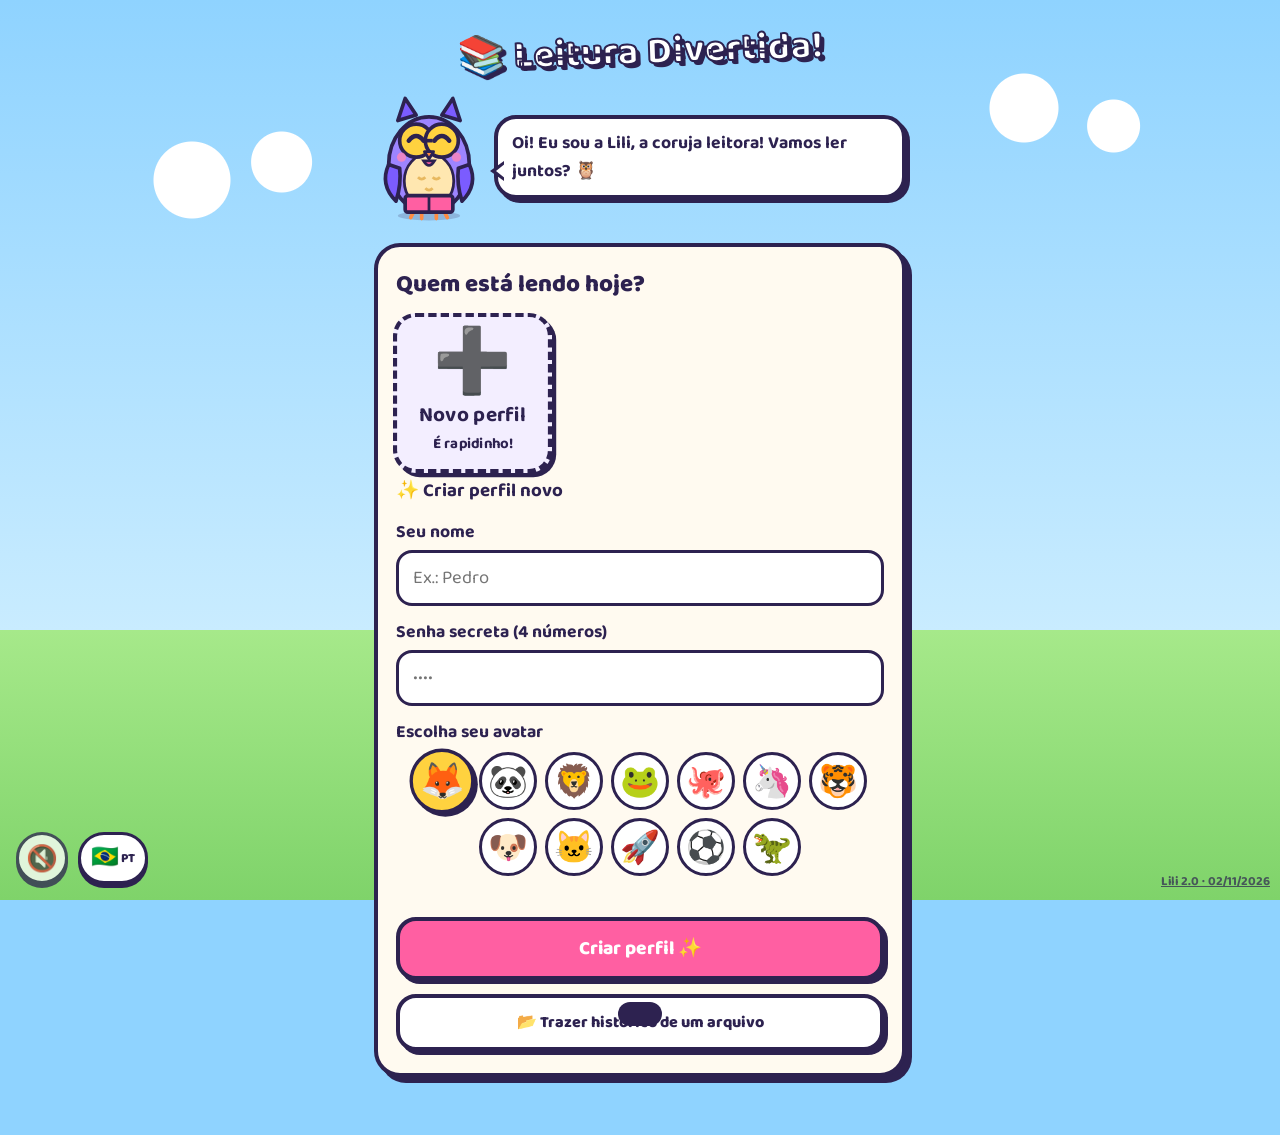
==== commit 8b4c64a0: "Lili 2.0: recomendações, login com apagar perfil, 20 níveis, ES/FR/JA, IA pelo Worker" ====
--- a/index.html
+++ b/index.html
@@ -16,7 +16,7 @@
   :root{
     --roxo:#7b5cff; --rosa:#ff5fa2; --amarelo:#ffd23f; --verde:#3ddc97;
     --azul:#3ab4ff; --laranja:#ff8c42; --tinta:#2d2250; --papel:#fffaf0;
-    --pt:#3ddc97; --en:#3ab4ff;
+    --pt:#3ddc97; --en:#3ab4ff; --es:#ff8c42; --fr:#7b5cff; --ja:#ff5fa2;
   }
   *{box-sizing:border-box;margin:0;padding:0}
   body{
@@ -134,6 +134,11 @@
   }
   .idioma.sel.pt{background:var(--pt)}
   .idioma.sel.en{background:var(--en);color:#fff}
+  .idioma.sel.es{background:var(--es)}
+  .idioma.sel.fr{background:var(--fr);color:#fff}
+  .idioma.sel.ja{background:var(--ja);color:#fff}
+  .idiomas{flex-wrap:wrap}
+  .idiomas .idioma{min-width:88px}
   .idioma .bandeira{font-size:1.8rem;display:block}
 
   .contador{display:flex;align-items:center;gap:10px}
@@ -250,16 +255,44 @@
     border:3px solid var(--tinta);background:#fff;font-size:1.4rem;cursor:pointer;box-shadow:0 4px 0 var(--tinta);
     display:flex;align-items:center;justify-content:center;gap:2px;padding:0 10px;font-family:inherit}
   .btn-idioma small{font-size:.8rem;font-weight:800;color:var(--tinta)}
-  html.ui-en .pergunta small{display:none}
+  html.ui-en .pergunta small, html.ui-es .pergunta small, html.ui-fr .pergunta small, html.ui-ja .pergunta small,
+  html.ui-en .trad-pt, html.ui-es .trad-pt, html.ui-fr .trad-pt, html.ui-ja .trad-pt{display:none}
+  .menu-idioma{position:fixed;bottom:76px;left:78px;z-index:40;background:#fff;border:3px solid var(--tinta);border-radius:18px;
+    box-shadow:0 4px 0 var(--tinta);padding:8px;display:none;flex-direction:column;gap:6px}
+  .menu-idioma.aberto{display:flex}
+  .menu-idioma button{font:inherit;font-weight:800;font-size:1.1rem;border:3px solid var(--tinta);border-radius:14px;background:#fff;
+    padding:6px 14px;text-align:left;cursor:pointer;color:var(--tinta)}
+  .menu-idioma button.sel{background:var(--amarelo)}
+  .perfis{display:grid;grid-template-columns:repeat(auto-fill,minmax(138px,1fr));gap:14px;margin:12px 0 6px}
+  .perfil{position:relative;background:#fff;border:4px solid var(--tinta);border-radius:22px;box-shadow:4px 4px 0 var(--tinta);
+    padding:14px 8px 12px;text-align:center;cursor:pointer;font:inherit;color:var(--tinta)}
+  .perfil.sel{background:#fff3c4;transform:scale(1.04)}
+  .perfil .av-g{font-size:3.8rem;line-height:1.05}
+  .perfil b{display:block;font-size:1.25rem;word-break:break-word}
+  .perfil small{display:block;font-weight:700;font-size:.9rem}
+  .perfil .xp-mini{height:10px;border:2px solid var(--tinta);border-radius:6px;margin:6px 8px 0;overflow:hidden;background:#eee}
+  .perfil .xp-mini i{display:block;height:100%;background:var(--amarelo)}
+  .perfil .del{position:absolute;top:-12px;right:-10px;width:38px;height:38px;border-radius:50%;border:3px solid var(--tinta);
+    background:#fff;font-size:1.05rem;cursor:pointer;padding:0;box-shadow:2px 2px 0 var(--tinta)}
+  .perfil.novo{border-style:dashed;background:#f3eeff}
+  .login-quem{display:flex;align-items:center;gap:12px;justify-content:center;margin-top:6px}
+  .login-quem .av-g{font-size:3rem}
+  .login-quem b{font-size:1.5rem}
+  .btn.perigo{background:#ff3b5c;color:#fff}
+  .rec-motivo{font-weight:600;font-size:.95rem;margin-top:4px}
+  .rec-ok{font-weight:800;white-space:nowrap}
+  .niv-lili{width:56px;height:66px;flex-shrink:0}
+  .niv-lili svg{width:100%;height:100%}
 </style>
 </head>
 <body>
-<button id="btn-idioma" class="btn-idioma" aria-label="Português / English" onclick="alternarIdioma()">🇧🇷<small>PT</small></button>
+<button id="btn-idioma" class="btn-idioma" aria-label="Idioma do app" onclick="alternarIdioma()">🇧🇷<small>PT</small></button>
+<div id="menu-idioma" class="menu-idioma" data-notr="1"></div>
 <button id="btn-musica" class="btn-musica mudo" aria-label="Ligar ou desligar a música" onclick="alternarMusica()">🔇</button>
 <div class="app">
 
   <!-- LOGIN -->
-  <button id="versao-app" onclick="abrirVersoes()" style="position:fixed;right:10px;bottom:8px;font-size:.8rem;font-weight:700;opacity:.7;z-index:50;background:none;border:none;font-family:inherit;color:inherit;text-decoration:underline;cursor:pointer">Lili 1.1 · 15/10/2026</button>
+  <button id="versao-app" onclick="abrirVersoes()" style="position:fixed;right:10px;bottom:8px;font-size:.8rem;font-weight:700;opacity:.7;z-index:50;background:none;border:none;font-family:inherit;color:inherit;text-decoration:underline;cursor:pointer">Lili 2.0 · 02/11/2026</button>
   <div id="versoes-modal" style="display:none;position:fixed;inset:0;background:rgba(0,0,0,.45);z-index:60;overflow:auto;padding:20px" onclick="if(event.target===this)this.style.display='none'">
     <div class="cartao" style="max-width:560px;margin:20px auto"><h2>🗒️ Histórico de versões</h2><div id="versoes-lista"></div>
     <button class="btn verde" onclick="document.getElementById('versoes-modal').style.display='none'">Fechar</button></div>
@@ -272,15 +305,22 @@
     </div>
     <div class="cartao">
       <h2>Quem está lendo hoje?</h2>
-      <div id="usuarios-salvos"></div>
-      <label for="login-nome">Seu nome</label>
-      <input type="text" id="login-nome" placeholder="Ex.: Pedro" maxlength="20" autocomplete="off">
-      <label for="login-senha">Senha secreta (4 números)</label>
-      <input type="password" id="login-senha" inputmode="numeric" maxlength="4" placeholder="••••">
-      <label>Escolha seu avatar</label>
-      <div class="avatares" id="avatares"></div>
-      <div class="erro" id="login-erro"></div>
-      <button class="btn rosa" id="btn-entrar">Entrar 🚀</button>
+      <div id="usuarios-salvos" class="perfis"></div>
+      <div id="login-form">
+        <div id="login-quem"></div>
+        <div id="login-campo-nome">
+          <label for="login-nome">Seu nome</label>
+          <input type="text" id="login-nome" placeholder="Ex.: Pedro" maxlength="20" autocomplete="off">
+        </div>
+        <label for="login-senha">Senha secreta (4 números)</label>
+        <input type="password" id="login-senha" inputmode="numeric" maxlength="4" placeholder="••••">
+        <div id="login-campo-avatar">
+          <label>Escolha seu avatar</label>
+          <div class="avatares" id="avatares"></div>
+        </div>
+        <div class="erro" id="login-erro"></div>
+        <button class="btn rosa" id="btn-entrar">Entrar 🚀</button>
+      </div>
       <label class="btn branco" for="restaurar-arq" style="font-size:1rem">📂 Trazer histórico de um arquivo</label>
     </div>
   </section>
@@ -310,13 +350,15 @@
         <button class="btn peq" id="btn-meta">🎯 Meta</button>
       </div>
       <div class="meta-barra"><div class="meta-enche" id="meta-enche" style="width:0"></div><div class="meta-txt" id="meta-txt">0 / 300</div></div>
+      <div id="meta-idiomas" style="text-align:center;font-weight:700;font-size:.95rem;margin-top:4px"></div>
       <canvas id="grafico"></canvas>
-      <div class="legenda"><span><i style="background:var(--pt)"></i>🇧🇷 Português</span><span><i style="background:var(--en)"></i>🇺🇸 Inglês</span></div>
+      <div class="legenda" id="legenda-grafico"></div>
     </div>
     <div class="atalhos">
       <button class="atalho" style="background:var(--verde)" data-ir="registrar"><span class="ic">📖</span><span>Registrar Leitura<small>Quantas páginas você leu?</small></span></button>
       <button class="atalho" style="background:#9ddcff" data-ir="crono"><span class="ic">⏱️</span><span>Ler com Cronômetro<small>Desafio de 10 a 30 minutos</small></span></button>
       <button class="atalho" style="background:#ffc94d" data-ir="ranking"><span class="ic">🏆</span><span>Ranking da Semana<small id="rk-status">Quem leu mais esta semana?</small></span></button>
+      <button class="atalho" style="background:#e3d4ff" data-ir="recomendar"><span class="ic">🔮</span><span>Recomendações<small>Livros que a Lili acha que você vai amar</small></span></button>
     </div>
     <div class="grid2">
       <button class="atalho mini" style="background:var(--amarelo)" data-ir="adicionar"><span class="ic">➕</span>Adicionar Livro</button>
@@ -357,6 +399,9 @@
       <div class="idiomas">
         <button type="button" class="idioma pt sel" data-lang="pt"><span class="bandeira">🇧🇷</span>Português</button>
         <button type="button" class="idioma en" data-lang="en"><span class="bandeira">🇺🇸</span>English</button>
+        <button type="button" class="idioma es" data-lang="es"><span class="bandeira">🇪🇸</span>Español</button>
+        <button type="button" class="idioma fr" data-lang="fr"><span class="bandeira">🇫🇷</span>Français</button>
+        <button type="button" class="idioma ja" data-lang="ja"><span class="bandeira">🇯🇵</span>日本語</button>
       </div>
       <label for="r-data">Quando?</label>
       <input type="date" id="r-data">
@@ -384,6 +429,9 @@
       <div class="idiomas" id="a-idiomas">
         <button type="button" class="idioma pt sel" data-lang="pt"><span class="bandeira">🇧🇷</span>Português</button>
         <button type="button" class="idioma en" data-lang="en"><span class="bandeira">🇺🇸</span>English</button>
+        <button type="button" class="idioma es" data-lang="es"><span class="bandeira">🇪🇸</span>Español</button>
+        <button type="button" class="idioma fr" data-lang="fr"><span class="bandeira">🇫🇷</span>Français</button>
+        <button type="button" class="idioma ja" data-lang="ja"><span class="bandeira">🇯🇵</span>日本語</button>
       </div>
       <label>Onde vai o livro?</label>
       <div class="idiomas" id="a-status">
@@ -455,6 +503,9 @@
       <div class="idiomas" id="w-idiomas">
         <button type="button" class="idioma pt" data-lang="pt"><span class="bandeira">🇧🇷</span>Português</button>
         <button type="button" class="idioma en sel" data-lang="en"><span class="bandeira">🇺🇸</span>English</button>
+        <button type="button" class="idioma es" data-lang="es"><span class="bandeira">🇪🇸</span>Español</button>
+        <button type="button" class="idioma fr" data-lang="fr"><span class="bandeira">🇫🇷</span>Français</button>
+        <button type="button" class="idioma ja" data-lang="ja"><span class="bandeira">🇯🇵</span>日本語</button>
       </div>
       <label for="w-livro">De qual livro? (opcional)</label>
       <select id="w-livro"></select>
@@ -566,6 +617,19 @@
     <div class="cartao" id="pais-caixa"></div>
   </section>
 
+  <!-- RECOMENDAÇÕES (2.0) -->
+  <section id="tela-recomendar" class="tela">
+    <button class="voltar" data-ir="painel">⬅ Voltar</button>
+    <div class="mascote-area"><div class="mascote" id="m-recomendar"></div><div class="balao" id="balao-recomendar"></div></div>
+    <div class="cartao" id="recomendar-caixa"></div>
+  </section>
+
+  <!-- APAGAR PERFIL (2.0) -->
+  <section id="tela-apagar" class="tela">
+    <button class="voltar" id="apagar-voltar">⬅ Voltar</button>
+    <div class="cartao" id="apagar-caixa"></div>
+  </section>
+
   <!-- QUIZ -->
   <section id="tela-quiz" class="tela">
     <button class="voltar" data-ir="painel">⬅ Voltar</button>
@@ -599,9 +663,32 @@
   const extra = humor==='pensa' ? '<text x="92" y="22" font-size="22" font-weight="800" fill="#2d2250">?</text>'
     : humor==='uau' ? '<text x="88" y="24" font-size="20">✨</text>'
     : humor==='ops' ? '<path d="M92 40 q4 8 0 12 q-4 -4 0 -12z" fill="#3ab4ff" stroke="#2d2250" stroke-width="2"/>' : '';
+  const sp=(x,y,r,c)=>`<path d="M${x} ${y-r} Q${x} ${y} ${x+r} ${y} Q${x} ${y} ${x} ${y+r} Q${x} ${y} ${x-r} ${y} Q${x} ${y} ${x} ${y-r}Z" fill="${c||'#ffd23f'}" stroke="#2d2250" stroke-width="1.5"/>`;
+  const estrela=(x,y,r,c)=>{ let d=''; for(let i=0;i<10;i++){ const a=-Math.PI/2+i*Math.PI/5, rr=i%2?r*.45:r; d+=(i?'L':'M')+(x+rr*Math.cos(a)).toFixed(1)+' '+(y+rr*Math.sin(a)).toFixed(1)+' '; } return `<path d="${d}Z" fill="${c||'#ffd23f'}" stroke="#2d2250" stroke-width="2" stroke-linejoin="round"/>`; };
+  // Prêmios: 2 gravatinha · 3 chapéu de formatura · 4 capa · 5 coroa · 6 lupa · 7 estrelinhas · 8 medalha · 9 livro dourado
+  // 10 chapéu de mago · 11 varinha · 12 capa de estrelas · 13 planetinha · 14 arco-íris · 15 coroa de diamantes
+  // 16 foguete · 17 troféu · 18 botinhas douradas · 19 asas brilhantes · 20 coroa cósmica
+  const atras = (nivel>=14?'<g fill="none" stroke-width="5" opacity=".9"><path d="M6 72 A54 54 0 0 1 114 72" stroke="#ff5f5f"/><path d="M12 72 A48 48 0 0 1 108 72" stroke="#ffd23f"/><path d="M18 72 A42 42 0 0 1 102 72" stroke="#3ddc97"/><path d="M24 72 A36 36 0 0 1 96 72" stroke="#3ab4ff"/></g>':'')
+    + (nivel>=19?'<path d="M22 58 Q-4 34 3 90 Q12 80 22 86 Z" fill="#ffe27a" stroke="#2d2250" stroke-width="3" stroke-linejoin="round"/><path d="M98 58 Q124 34 117 90 Q108 80 98 86 Z" fill="#ffe27a" stroke="#2d2250" stroke-width="3" stroke-linejoin="round"/>':'')
+    + (nivel>=4?`<path d="M28 44 Q8 100 18 132 L102 132 Q112 100 92 44 Z" fill="${nivel>=12?'#2b3a8c':'#ff3b5c'}" stroke="#2d2250" stroke-width="4" stroke-linejoin="round"/>`
+      +(nivel>=12?'<circle cx="16" cy="112" r="2.6" fill="#ffd23f"/><circle cx="104" cy="106" r="2.6" fill="#ffd23f"/><circle cx="21" cy="126" r="2" fill="#fff"/><circle cx="99" cy="124" r="2.2" fill="#fff"/><circle cx="108" cy="120" r="1.6" fill="#ffd23f"/>':''):'');
+  const chapeu = nivel>=20 ? '<path d="M34 30 L38 4 L50 18 L60 0 L70 18 L82 4 L86 30 Z" fill="#fff3a0" stroke="#2d2250" stroke-width="4" stroke-linejoin="round"/><circle cx="48" cy="24" r="3" fill="#7b5cff"/><circle cx="60" cy="22" r="3.5" fill="#ff5fa2"/><circle cx="72" cy="24" r="3" fill="#3ab4ff"/>'+estrela(60,9,5,'#ff8c42')+sp(26,10,5)+sp(94,10,5)
+    : nivel>=15 ? '<path d="M36 30 L40 6 L51 19 L60 2 L69 19 L80 6 L84 30 Z" fill="#ffd23f" stroke="#2d2250" stroke-width="4" stroke-linejoin="round"/><path d="M46 24 l3 -4 3 4 -3 4z" fill="#3ab4ff" stroke="#2d2250" stroke-width="1.5"/><path d="M57 22 l3 -5 3 5 -3 5z" fill="#ff5fa2" stroke="#2d2250" stroke-width="1.5"/><path d="M68 24 l3 -4 3 4 -3 4z" fill="#3ddc97" stroke="#2d2250" stroke-width="1.5"/>'
+    : nivel>=10 ? '<path d="M34 30 L60 1 L86 30 Z" fill="#5b3cc4" stroke="#2d2250" stroke-width="4" stroke-linejoin="round"/><ellipse cx="60" cy="30" rx="32" ry="5" fill="#5b3cc4" stroke="#2d2250" stroke-width="3"/>'+estrela(56,20,4)+estrela(66,12,3)+'<circle cx="70" cy="23" r="1.8" fill="#ffd23f"/>'
+    : nivel>=5 ? '<path d="M38 28 L42 6 L52 18 L60 2 L68 18 L78 6 L82 28 Z" fill="#ffd23f" stroke="#2d2250" stroke-width="4" stroke-linejoin="round"/><circle cx="60" cy="20" r="3" fill="#ff5fa2"/>'
+    : nivel>=3 ? '<path d="M60 4 L98 16 L60 28 L22 16 Z" fill="#2d2250"/><rect x="44" y="18" width="32" height="12" fill="#2d2250"/><path d="M96 16 L98 34" stroke="#ffd23f" stroke-width="3"/><circle cx="98" cy="36" r="4" fill="#ffd23f" stroke="#2d2250" stroke-width="2"/>' : '';
+  const frente = (nivel>=8?'<path d="M55 90 L58 101 M65 90 L62 101" stroke="#3ab4ff" stroke-width="4"/><circle cx="60" cy="106" r="7" fill="#ffd23f" stroke="#2d2250" stroke-width="3"/>'+estrela(60,106,3.6,'#ff8c42'):'')
+    + (nivel>=6?'<line x1="104" y1="104" x2="114" y2="122" stroke="#8b5a2b" stroke-width="5" stroke-linecap="round"/><circle cx="100" cy="96" r="9" fill="#d9f1ff" stroke="#2d2250" stroke-width="4"/><path d="M96 92 q3 -3 6 -1" stroke="#fff" stroke-width="2" fill="none"/>':'')
+    + (nivel>=11?'<line x1="7" y1="120" x2="16" y2="96" stroke="#2d2250" stroke-width="4" stroke-linecap="round"/>'+estrela(18,88,8):'')
+    + (nivel>=13?'<circle cx="13" cy="15" r="7" fill="#ffb3d9" stroke="#2d2250" stroke-width="2.5"/><ellipse cx="13" cy="15" rx="12" ry="3.5" fill="none" stroke="#2d2250" stroke-width="2"/>':'')
+    + (nivel>=16?'<path d="M10 36 q6 8 0 26 q-6 -18 0 -26z" fill="#fff" stroke="#2d2250" stroke-width="2.5"/><circle cx="10" cy="46" r="2.5" fill="#3ab4ff"/><path d="M7 60 l-3 6 M13 60 l3 6" stroke="#2d2250" stroke-width="2"/><path d="M8 63 q2 6 4 0" fill="#ff8c42"/>':'')
+    + (nivel>=17?'<path d="M100 38 h16 v6 q0 9 -8 10 q-8 -1 -8 -10z" fill="#ffd23f" stroke="#2d2250" stroke-width="2.5"/><rect x="105" y="54" width="6" height="5" fill="#ffd23f" stroke="#2d2250" stroke-width="2"/><rect x="101" y="59" width="14" height="4" rx="1" fill="#8b5a2b" stroke="#2d2250" stroke-width="2"/>':'')
+    + (nivel>=7?sp(6,30,5)+sp(114,26,4)+sp(112,134,4)+sp(5,134,4):'');
+  const corLivro = nivel>=9 ? '#ffd23f' : '#ff5fa2';
+  const pes = nivel>=18 ? '<ellipse cx="44" cy="135" rx="8" ry="4.5" fill="#ffd23f" stroke="#2d2250" stroke-width="2.5"/><ellipse cx="76" cy="135" rx="8" ry="4.5" fill="#ffd23f" stroke="#2d2250" stroke-width="2.5"/>' : '';
   return `<svg viewBox="0 0 120 140" xmlns="http://www.w3.org/2000/svg">
     <ellipse cx="60" cy="134" rx="34" ry="5" fill="#2d2250" opacity=".2"/>
-    ${nivel>=4?'<path d="M28 44 Q8 100 18 132 L102 132 Q112 100 92 44 Z" fill="#ff3b5c" stroke="#2d2250" stroke-width="4" stroke-linejoin="round"/>':''}
+    ${atras}
     <path d="M26 30 L34 6 L46 24 Z" fill="#7b5cff" stroke="#2d2250" stroke-width="4" stroke-linejoin="round"/>
     <path d="M94 30 L86 6 L74 24 Z" fill="#7b5cff" stroke="#2d2250" stroke-width="4" stroke-linejoin="round"/>
     <ellipse cx="60" cy="78" rx="44" ry="52" fill="#9d84ff" stroke="#2d2250" stroke-width="4"/>
@@ -617,11 +704,13 @@
     <path d="M55 64 L65 64 L60 72 Z" fill="#ff8c42" stroke="#2d2250" stroke-width="3" stroke-linejoin="round"/>
     ${boca}
     <circle cx="30" cy="70" r="5" fill="#ff86ba" opacity=".8"/><circle cx="90" cy="70" r="5" fill="#ff86ba" opacity=".8"/>
-    <rect x="34" y="112" width="52" height="18" rx="3" fill="#ff5fa2" stroke="#2d2250" stroke-width="4"/>
+    <path d="M44 128 l-4 8 M76 128 l4 8 M52 130 l0 7 M68 130 l0 7" stroke="#ff8c42" stroke-width="4" stroke-linecap="round"/>
+    ${pes}
+    <rect x="34" y="112" width="52" height="18" rx="3" fill="${corLivro}" stroke="#2d2250" stroke-width="4"/>
     <line x1="60" y1="112" x2="60" y2="130" stroke="#2d2250" stroke-width="3"/>
-    <path d="M44 128 l-4 8 M76 128 l4 8 M52 130 l0 7 M68 130 l0 7" stroke="#ff8c42" stroke-width="4" stroke-linecap="round"/>
-    ${nivel>=5?'<path d="M38 28 L42 6 L52 18 L60 2 L68 18 L78 6 L82 28 Z" fill="#ffd23f" stroke="#2d2250" stroke-width="4" stroke-linejoin="round"/><circle cx="60" cy="20" r="3" fill="#ff5fa2"/>'
-      : nivel>=3?'<path d="M60 4 L98 16 L60 28 L22 16 Z" fill="#2d2250"/><rect x="44" y="18" width="32" height="12" fill="#2d2250"/><path d="M96 16 L98 34" stroke="#ffd23f" stroke-width="3"/><circle cx="98" cy="36" r="4" fill="#ffd23f" stroke="#2d2250" stroke-width="2"/>':''}
+    ${nivel>=9?sp(47,121,4,'#fff')+sp(73,121,3,'#fff'):''}
+    ${frente}
+    ${chapeu}
     ${extra}
   </svg>`;
 }
@@ -630,6 +719,21 @@
   el.innerHTML = mascoteSVG(humor, (atual && banco.usuarios[atual]) ? nivelInfo().nivel : 1);
   if(pular){ el.classList.remove('pula'); void el.offsetWidth; el.classList.add('pula'); setTimeout(()=>el.classList.remove('pula'),1300); }
 }
+
+/* ============ IDIOMAS DE LEITURA (2.0: pt, en, es, fr, ja) ============ */
+const LANGS=['pt','en','es','fr','ja'];
+const IDIOMAS_LEITURA={
+  pt:{b:'🇧🇷',nome:'Português',cor:'#3ddc97',ol:'por'},
+  en:{b:'🇺🇸',nome:'Inglês',cor:'#3ab4ff',ol:'eng'},
+  es:{b:'🇪🇸',nome:'Espanhol',cor:'#ff8c42',ol:'spa'},
+  fr:{b:'🇫🇷',nome:'Francês',cor:'#7b5cff',ol:'fre'},
+  ja:{b:'🇯🇵',nome:'Japonês',cor:'#ff5fa2',ol:'jpn'}
+};
+// Dados antigos sem idioma (ou com 'pt'/'en') continuam valendo: qualquer coisa fora da lista vira 'pt'.
+function normLang(x){ x=String(x||'').toLowerCase().slice(0,2); return LANGS.includes(x)?x:'pt'; }
+function bandeira(x){ return IDIOMAS_LEITURA[normLang(x)].b; }
+function nomeLang(x){ return IDIOMAS_LEITURA[normLang(x)].nome; }
+function paginasPorIdioma(ls){ const o={}; (ls||[]).forEach(l=>{ const k=normLang(l.idioma); o[k]=(o[k]||0)+(l.paginas||0); }); return o; }
 
 /* ============ DADOS ============ */
 const CHAVE = 'leituraDivertida_v1';
@@ -674,24 +778,57 @@
   if(tela==='ranking') montarRanking();
   if(tela==='resumo') montarResumo();
   if(tela==='feedback') montarFeedback();
+  if(tela==='recomendar') montarRecomendar();
 }
 document.querySelectorAll('[data-ir]').forEach(b=>b.addEventListener('click',()=>ir(b.dataset.ir)));
 
 /* ============ LOGIN ============ */
+let loginModo=null, loginSel=null;
 function montarLogin(){
   mascote('m-login','feliz');
+  const nomes=Object.keys(banco.usuarios), box=document.getElementById('usuarios-salvos');
+  if(!nomes.length) loginModo='novo';
+  else if(!loginModo) loginModo='entrar';
+  if(loginSel && !banco.usuarios[loginSel]) loginSel=null;
+  box.innerHTML = nomes.map(n=>{
+    const us=banco.usuarios[n]; let ni={nivel:1,xp:0,pct:0}; try{ ni=nivelInfo(us); }catch(e){}
+    return `<div class="perfil ${loginModo==='entrar'&&n===loginSel?'sel':''}" data-nome="${esc(n)}" role="button" tabindex="0">
+      <button type="button" class="del" data-apagar="${esc(n)}" title="Apagar perfil" aria-label="Apagar perfil">🗑️</button>
+      <div class="av-g">${us.avatar||'🦉'}</div><b>${esc(n)}</b><small>Nível ${ni.nivel}</small><small>${ni.xp} XP</small>
+      <div class="xp-mini"><i style="width:${ni.pct}%"></i></div></div>`; }).join('')
+    + `<button type="button" class="perfil novo ${loginModo==='novo'?'sel':''}" id="perfil-novo"><div class="av-g">➕</div><b>Novo perfil</b><small>É rapidinho!</small></button>`;
+  box.querySelectorAll('.perfil[data-nome]').forEach(c=>c.onclick=()=>{
+    const n=c.dataset.nome; loginModo='entrar'; loginSel=n; avatarSel=banco.usuarios[n].avatar||AVATARES[0];
+    document.getElementById('login-erro').textContent=''; document.getElementById('login-senha').value='';
+    montarLogin(); const ps=document.getElementById('login-senha'); try{ ps.focus(); }catch(e){}
+  });
+  box.querySelectorAll('[data-apagar]').forEach(b=>b.onclick=e=>{ e.stopPropagation(); abrirApagarPerfil(b.dataset.apagar); });
+  document.getElementById('perfil-novo').onclick=()=>{
+    loginModo='novo'; loginSel=null; avatarSel=AVATARES[0];
+    document.getElementById('login-nome').value=''; document.getElementById('login-senha').value=''; document.getElementById('login-erro').textContent='';
+    montarLogin(); try{ document.getElementById('login-nome').focus(); }catch(e){}
+  };
+  const mostra=(id,v)=>{ document.getElementById(id).style.display=v?'':'none'; };
+  const quem=document.getElementById('login-quem'), bt=document.getElementById('btn-entrar');
+  if(loginModo==='entrar' && loginSel){
+    mostra('login-form',true); mostra('login-campo-nome',false); mostra('login-campo-avatar',false);
+    document.getElementById('login-nome').value=loginSel;
+    quem.innerHTML=`<div class="login-quem"><span class="av-g">${banco.usuarios[loginSel].avatar||'🦉'}</span><b>${esc(loginSel)}</b></div>`;
+    bt.textContent='Entrar 🚀';
+  } else if(loginModo==='novo'){
+    mostra('login-form',true); mostra('login-campo-nome',true); mostra('login-campo-avatar',true);
+    quem.innerHTML='<h3 style="margin:6px 0 0">✨ Criar perfil novo</h3>';
+    bt.textContent='Criar perfil ✨';
+  } else {
+    mostra('login-form',false);
+    quem.innerHTML='';
+  }
+  const dica=document.getElementById('login-dica')||(()=>{ const p=document.createElement('p'); p.id='login-dica'; p.style.cssText='text-align:center;font-weight:800;margin:4px 0'; box.after(p); return p; })();
+  dica.textContent = (loginModo==='entrar' && !loginSel) ? 'Toque no seu perfil para entrar 👆' : '';
   const av=document.getElementById('avatares'); av.innerHTML='';
   AVATARES.forEach(a=>{
     const b=document.createElement('button'); b.className='avatar'+(a===avatarSel?' sel':''); b.textContent=a; b.type='button';
     b.onclick=()=>{avatarSel=a; montarLogin();}; av.appendChild(b);
-  });
-  const nomes=Object.keys(banco.usuarios), box=document.getElementById('usuarios-salvos');
-  box.innerHTML = nomes.length ? '<small><b>Já tenho conta:</b></small><div class="usuarios">'+nomes.map(n=>
-    `<button class="btn peq branco" data-nome="${esc(n)}">${banco.usuarios[n].avatar} ${esc(n)}</button>`).join('')+'</div>' : '';
-  box.querySelectorAll('[data-nome]').forEach(b=>b.onclick=()=>{
-    document.getElementById('login-nome').value=b.dataset.nome;
-    avatarSel=banco.usuarios[b.dataset.nome].avatar; montarLogin();
-    document.getElementById('login-senha').focus();
   });
 }
 document.getElementById('btn-entrar').onclick=()=>{
@@ -701,18 +838,21 @@
   if(!nome){ erro.textContent='Escreva seu nome! ✏️'; mascote('m-login','ops',true); return; }
   if(!/^\d{4}$/.test(senha)){ erro.textContent='A senha precisa ter 4 números 🔢'; mascote('m-login','ops',true); return; }
   const existente=banco.usuarios[nome];
+  if(existente && loginModo==='novo'){ erro.textContent='Esse nome já tem perfil. Toque nele para entrar! 👆'; mascote('m-login','ops',true); return; }
   if(existente){
     if(existente.senha!==senha){ erro.textContent='Hmm, senha errada. Tente de novo! 🙈'; mascote('m-login','ops',true); return; }
     existente.avatar=avatarSel;
   } else {
-    banco.usuarios[nome]=migrar({usuarios:{x:{senha, avatar:avatarSel, meta:300}}}).usuarios.x;
+    banco.usuarios[nome]=migrar({usuarios:{x:{senha, avatar:avatarSel, meta:300, criado:hojeISO()}}}).usuarios.x;
+    toast('Perfil criado! 🎉');
   }
+  loginModo='entrar'; loginSel=nome;
   atual=nome; banco.ultimo=nome; salvar();
   erro.textContent=''; document.getElementById('login-senha').value='';
   ir('painel');
 };
 document.getElementById('login-senha').addEventListener('keydown',e=>{ if(e.key==='Enter') document.getElementById('btn-entrar').click(); });
-document.getElementById('btn-sair').onclick=()=>{ pararCrono(); registroPendente=null; atual=null; paisLiberado=false; montarLogin(); ir('login'); };
+document.getElementById('btn-sair').onclick=()=>{ pararCrono(); registroPendente=null; loginModo='entrar'; loginSel=atual; atual=null; paisLiberado=false; montarLogin(); ir('login'); };
 
 /* ============ PAINEL ============ */
 const MESES=['Janeiro','Fevereiro','Março','Abril','Maio','Junho','Julho','Agosto','Setembro','Outubro','Novembro','Dezembro'];
@@ -738,6 +878,7 @@
   const pct=Math.min(100,Math.round(total/user.meta*100));
   document.getElementById('meta-enche').style.width=pct+'%';
   document.getElementById('meta-txt').textContent=`${total} / ${user.meta} páginas (${pct}%)`;
+  const piMes=paginasPorIdioma(mes); document.getElementById('meta-idiomas').textContent=LANGS.filter(k=>piMes[k]).map(k=>`${bandeira(k)} ${piMes[k]}`).join(' · ');
   const feitoQuiz=user.quiz[hojeISO()];
   const qsEl=document.getElementById('quiz-status'); if(qsEl) qsEl.textContent= feitoQuiz ? `Feito hoje: ${feitoQuiz.acertos}/3 ⭐` : 'Você entendeu a história?';
 
@@ -749,7 +890,7 @@
   else if(seq>=3){ frase=`${seq} dias seguidos lendo! Não deixa o fogo apagar! 🔥`; humor='uau'; }
   else if(user.leituras.length && (!banco.ultimoBackup || (Date.now()-new Date(banco.ultimoBackup))/864e5>7)){ frase='Psiu! Faz tempo que você não salva seu histórico. Toque em 📜 Histórico! 💾'; humor='pensa'; }
   else if(!user.leituras.some(l=>l.data===hojeISO())){ frase='Leu hoje? Registre o capítulo e responda o quiz da Lili! 🧠'; humor='pensa'; }
-  else { frase=['Cada página é uma aventura nova!','Ler em inglês e português é um superpoder! 💪','Que tal ler mais um pouquinho hoje?'][new Date().getDate()%3]; }
+  else { frase=['Cada página é uma aventura nova!','Ler em vários idiomas é um superpoder! 💪','Que tal ler mais um pouquinho hoje?'][new Date().getDate()%3]; }
   document.getElementById('balao-painel').textContent=frase;
   mascote('m-painel',humor);
   desenharGrafico(mes);
@@ -761,9 +902,14 @@
   const W=cv.clientWidth, H=cv.clientHeight; cv.width=W*dpr; cv.height=H*dpr;
   const g=cv.getContext('2d'); g.scale(dpr,dpr); g.clearRect(0,0,W,H);
   const hoje=new Date(), diasMes=new Date(hoje.getFullYear(),hoje.getMonth()+1,0).getDate();
-  const pt=Array(diasMes).fill(0), en=Array(diasMes).fill(0);
-  mes.forEach(l=>{ const d=+l.data.slice(8,10)-1; (l.idioma==='en'?en:pt)[d]+=l.paginas; });
-  const max=Math.max(10,...pt.map((v,i)=>v+en[i]));
+  // 2.0: uma série por idioma, só os idiomas usados no mês
+  const series=LANGS.filter(k=>mes.some(l=>normLang(l.idioma)===k)), dados={};
+  series.forEach(k=>dados[k]=Array(diasMes).fill(0));
+  mes.forEach(l=>{ const d=+l.data.slice(8,10)-1, k=normLang(l.idioma); if(dados[k] && d>=0 && d<diasMes) dados[k][d]+=l.paginas; });
+  const max=Math.max(10,...[...Array(diasMes)].map((_,i)=>series.reduce((s,k)=>s+dados[k][i],0)));
+  window._graficoSeries=series.slice();
+  const leg=document.getElementById('legenda-grafico');
+  if(leg) leg.innerHTML=series.map(k=>`<span><i style="background:${IDIOMAS_LEITURA[k].cor}"></i>${bandeira(k)} ${nomeLang(k)}</span>`).join('');
   const esq=28, base=H-22, topo=10, larg=(W-esq-4)/diasMes;
   g.font='bold 11px "Baloo 2",sans-serif'; g.fillStyle='#2d2250'; g.strokeStyle='rgba(45,34,80,.15)'; g.lineWidth=1;
   for(let i=0;i<=4;i++){
@@ -778,8 +924,7 @@
   }
   for(let i=0;i<diasMes;i++){
     const x=esq+i*larg+larg*.15, w=larg*.7;
-    const hp=(base-topo)*pt[i]/max, he=(base-topo)*en[i]/max;
-    barra(x,base-hp,w,hp,'#3ddc97'); barra(x,base-hp-he,w,he,'#3ab4ff');
+    let acum=0; series.forEach(k=>{ const h=(base-topo)*dados[k][i]/max; barra(x,base-acum-h,w,h,IDIOMAS_LEITURA[k].cor); acum+=h; });
     if(i===hoje.getDate()-1){ g.fillStyle='#ff5fa2'; g.beginPath(); g.arc(x+w/2,base+8,4,0,7); g.fill(); }
     if((i+1)%5===0||i===0){ g.fillStyle='#2d2250'; g.textAlign='center'; g.fillText(i+1,x+w/2,H-2); g.textAlign='left'; }
   }
@@ -793,7 +938,7 @@
   est.innerHTML=livros.map((l,i)=>`
     <div class="livro" data-livro="${l.id}">
       <div class="capa" style="${l.capa?`background-image:url(${l.capa})`:`background-color:${cores[i%cores.length]}`}">
-        ${l.capa?'':'📘'}<span class="tag">${l.idioma==='en'?'🇺🇸':'🇧🇷'}</span>${l.status==='terminado'?'<span class="tag" style="left:-8px;right:auto">🏁</span>':''}
+        ${l.capa?'':'📘'}<span class="tag">${bandeira(l.idioma)}</span>${l.status==='terminado'?'<span class="tag" style="left:-8px;right:auto">🏁</span>':''}
       </div>
       ${esc(l.titulo)}<small>${esc(l.autor)}</small><span class="pag">${paginasDoLivro(l.id)} págs lidas</span>
     </div>`).join('');
@@ -821,15 +966,15 @@
     document.getElementById('balao-registrar').textContent='Primeiro adicione um livro na estante, tá? 📚';
     mascote('m-registrar','pensa'); return;
   }
-  sel.innerHTML=livros.map(l=>`<option value="${l.id}">${l.idioma==='en'?'🇺🇸':'🇧🇷'} ${esc(l.titulo)}</option>`).join('');
+  sel.innerHTML=livros.map(l=>`<option value="${l.id}">${bandeira(l.idioma)} ${esc(l.titulo)}</option>`).join('');
   if(registroPendente && livros.some(l=>l.id===registroPendente.livro)) sel.value=registroPendente.livro;
-  langRegistro=(livros.find(l=>l.id===sel.value)||livros[0]).idioma; marcarIdioma(document.getElementById('tela-registrar'),langRegistro);
+  langRegistro=normLang((livros.find(l=>l.id===sel.value)||livros[0]).idioma); marcarIdioma(document.getElementById('tela-registrar'),langRegistro);
   document.getElementById('balao-registrar').textContent='Conta pra mim: o que você leu hoje?';
   mascote('m-registrar','feliz');
 }
 document.getElementById('r-livro').onchange=e=>{
   const l=u().livros.find(x=>x.id===e.target.value);
-  if(l){ langRegistro=l.idioma; marcarIdioma(document.getElementById('tela-registrar'),langRegistro); }
+  if(l){ langRegistro=normLang(l.idioma); marcarIdioma(document.getElementById('tela-registrar'),langRegistro); }
 };
 document.querySelectorAll('#tela-registrar .idioma').forEach(b=>b.onclick=()=>{ langRegistro=b.dataset.lang; marcarIdioma(document.getElementById('tela-registrar'),langRegistro); });
 const rp=document.getElementById('r-paginas');
@@ -904,18 +1049,18 @@
 // Perguntas de compreensão. Para livros em inglês, a pergunta vem em inglês com a tradução.
 const COMPREENSAO = {
   quem: [
-    {pt:'Quem são os personagens que apareceram na parte que você leu?', en:'Who were the characters in the part you read?'},
-    {pt:'Onde a história aconteceu? Como era esse lugar?', en:'Where did the story happen? What was the place like?'}
+    {pt:'Quem são os personagens que apareceram na parte que você leu?', curta:'Quem eram os personagens?', en:'Who were the characters in the part you read?', es:'¿Quiénes eran los personajes de la parte que leíste?', fr:'Qui étaient les personnages dans la partie que tu as lue ?', ja:'よんだところに でてきた キャラクターは だれ？'},
+    {pt:'Onde a história aconteceu? Como era esse lugar?', curta:'Onde a história aconteceu?', en:'Where did the story happen? What was the place like?', es:'¿Dónde pasó la historia? ¿Cómo era ese lugar?', fr:'Où se passait l’histoire ? Comment était cet endroit ?', ja:'おはなしは どこで おきた？ どんな ばしょだった？'}
   ],
   oque: [
-    {pt:'O que aconteceu de mais importante na parte que você leu?', en:'What was the most important thing that happened?'},
-    {pt:'Algum personagem teve um problema? Qual foi? Ele conseguiu resolver?', en:'Did a character have a problem? What was it? Did they solve it?'},
-    {pt:'Conte o que aconteceu com suas palavras, como se contasse para um amigo.', en:'Tell what happened in your own words, like telling a friend.'}
+    {pt:'O que aconteceu de mais importante na parte que você leu?', curta:'O que aconteceu de mais importante?', en:'What was the most important thing that happened?', es:'¿Qué fue lo más importante que pasó?', fr:'Quelle est la chose la plus importante qui s’est passée ?', ja:'いちばん たいせつな できごとは なに？'},
+    {pt:'Algum personagem teve um problema? Qual foi? Ele conseguiu resolver?', curta:'Algum personagem teve um problema?', en:'Did a character have a problem? What was it? Did they solve it?', es:'¿Algún personaje tuvo un problema? ¿Cuál? ¿Lo resolvió?', fr:'Un personnage a-t-il eu un problème ? Lequel ? L’a-t-il résolu ?', ja:'こまっている キャラクターは いた？ どうやって かいけつした？'},
+    {pt:'Conte o que aconteceu com suas palavras, como se contasse para um amigo.', curta:'Conte com suas palavras.', en:'Tell what happened in your own words, like telling a friend.', es:'Cuenta lo que pasó con tus palabras, como si se lo contaras a un amigo.', fr:'Raconte ce qui s’est passé avec tes mots, comme à un ami.', ja:'ともだちに はなすように、じぶんの ことばで おしえて。'}
   ],
   porque: [
-    {pt:'Como o personagem principal se sentiu? Por quê?', en:'How did the main character feel? Why?'},
-    {pt:'O que você acha que vai acontecer depois? Por quê?', en:'What do you think will happen next? Why?'},
-    {pt:'Se você estivesse na história, o que faria diferente?', en:'If you were in the story, what would you do differently?'}
+    {pt:'Como o personagem principal se sentiu? Por quê?', curta:'Como o personagem se sentiu? Por quê?', en:'How did the main character feel? Why?', es:'¿Cómo se sintió el personaje principal? ¿Por qué?', fr:'Comment le personnage principal s’est-il senti ? Pourquoi ?', ja:'しゅじんこうは どんな きもちだった？ どうして？'},
+    {pt:'O que você acha que vai acontecer depois? Por quê?', curta:'O que vai acontecer depois?', en:'What do you think will happen next? Why?', es:'¿Qué crees que pasará después? ¿Por qué?', fr:'Que va-t-il se passer ensuite, à ton avis ? Pourquoi ?', ja:'このあと どうなると おもう？ どうして？'},
+    {pt:'Se você estivesse na história, o que faria diferente?', curta:'O que você faria diferente?', en:'If you were in the story, what would you do differently?', es:'Si estuvieras en la historia, ¿qué harías diferente?', fr:'Si tu étais dans l’histoire, que ferais-tu autrement ?', ja:'もし あなたが おはなしの なかに いたら、なにを ちがうふうに する？'}
   ]
 };
 const TRAD = {
@@ -953,7 +1098,7 @@
   mascote('m-quiz','pensa');
   cx.innerHTML=`<h2>🧠 Você entendeu a história?</h2>
     <label for="q-livro">Sobre qual livro?</label>
-    <select id="q-livro">${livros.map(l=>`<option value="${l.id}" ${l.id===rec.id?'selected':''}>${l.idioma==='en'?'🇺🇸':'🇧🇷'} ${esc(l.titulo)}</option>`).join('')}</select>
+    <select id="q-livro">${livros.map(l=>`<option value="${l.id}" ${l.id===rec.id?'selected':''}>${bandeira(l.idioma)} ${esc(l.titulo)}</option>`).join('')}</select>
     <button class="btn azul" id="q-comecar">Começar 🚀</button>`;
   document.getElementById('q-comecar').onclick=()=>iniciarQuiz(document.getElementById('q-livro').value);
 }
@@ -968,7 +1113,7 @@
   ['quem','oque','porque'].forEach(g=>{
     if(lista.length>=3) return;
     const op=COMPREENSAO[g][Math.floor(rnd()*COMPREENSAO[g].length)];
-    lista.push({tipo:'aberta', p: livro.idioma==='en'?op.en:op.pt, trad: livro.idioma==='en'?TRAD[op.en]:''});
+    const lg=normLang(livro.idioma); lista.push({tipo:'aberta', p: op[lg]||op.pt, trad: lg==='pt'?'':op.curta});
   });
   quiz={livro, lista, n:0, acertos:0, marcas:[], tentativa:0, bonus:gerarBonus(), bonusOk:null};
   document.getElementById('balao-quiz').textContent=`Vamos falar sobre "${livro.titulo}"! Pense no que você leu. 💭`;
@@ -1084,10 +1229,10 @@
 function eventosHistorico(){
   const user=u(), nomeLivro=idl=>{ const l=user.livros.find(x=>x.id===idl); return l?l.titulo:'(livro apagado)'; };
   const ev=[];
-  user.livros.forEach(l=>ev.push({data:l.criado||'', tipo:'livro', ic:'➕', txt:`Livro adicionado: ${l.titulo}`, det:`${l.autor} · ${l.idioma==='en'?'Inglês':'Português'}`}));
-  user.leituras.forEach(l=>ev.push({data:l.data, tipo:'leitura', ic:'📖', txt:`${l.paginas} páginas de ${nomeLivro(l.livro)}`, det:(l.idioma==='en'?'Inglês 🇺🇸':'Português 🇧🇷')+(l.minutos?` · ${l.minutos} min`:''), id:l.id}));
+  user.livros.forEach(l=>ev.push({data:l.criado||'', tipo:'livro', ic:'➕', txt:`Livro adicionado: ${l.titulo}`, det:`${l.autor} · ${nomeLang(l.idioma)}`, lang:normLang(l.idioma)}));
+  user.leituras.forEach(l=>ev.push({data:l.data, tipo:'leitura', ic:'📖', txt:`${l.paginas} páginas de ${nomeLivro(l.livro)}`, det:`${nomeLang(l.idioma)} ${bandeira(l.idioma)}`+(l.minutos?` · ${l.minutos} min`:''), id:l.id, lang:normLang(l.idioma)}));
   Object.entries(user.quiz||{}).forEach(([d,q])=>ev.push({data:d, tipo:'quiz', ic:'🧠', txt:`Quiz: ${q.acertos} de 3 estrelas`, det:q.livro?nomeLivro(q.livro):''}));
-  (user.palavras||[]).forEach(p=>ev.push({data:p.criado, tipo:'palavra', ic:'🔤', txt:`Palavra nova: ${p.palavra}`, det:p.significado}));
+  (user.palavras||[]).forEach(p=>ev.push({data:p.criado, tipo:'palavra', ic:'🔤', txt:`Palavra nova: ${p.palavra}`, det:p.significado, lang:normLang(p.idioma)}));
   user.livros.filter(l=>l.terminadoEm).forEach(l=>ev.push({data:l.terminadoEm, tipo:'terminado', ic:'🏁', txt:`Terminou: ${l.titulo}`, det:'⭐'.repeat(l.estrelas||0)+(l.opiniao?' '+l.opiniao:'')}));
   (user.respostas||[]).forEach(r=>ev.push({data:r.data, tipo:'resposta', ic:'✍️', txt:r.p, det:`${nomeLivro(r.livro)}: “${r.r}”`}));
   const ordem={livro:0,leitura:1,quiz:2,resposta:3,palavra:4,terminado:5};
@@ -1132,10 +1277,10 @@
   if(ok){ banco.ultimoBackup=hojeISO(); salvar(); montarHistorico(); toast('Histórico salvo em arquivo! 💾'); }
 };
 document.getElementById('btn-csv').onclick=()=>{
-  const linhas=[['Criança','Data','Tipo','Registro','Detalhe']];
+  const linhas=[['Criança','Data','Tipo','Registro','Detalhe','Idioma']];
   Object.keys(banco.usuarios).forEach(nome=>{
     const salvo=atual; atual=nome;
-    eventosHistorico().forEach(e=>linhas.push([nome, fmtData(e.data), e.tipo, e.txt, e.det]));
+    eventosHistorico().forEach(e=>linhas.push([nome, fmtData(e.data), e.tipo, e.txt, e.det, e.lang?nomeLang(e.lang):'']));
     atual=salvo;
   });
   const csv='\ufeff'+linhas.map(l=>l.map(c=>`"${String(c).replace(/"/g,'""')}"`).join(';')).join('\r\n');
@@ -1168,7 +1313,7 @@
   document.getElementById('livro-caixa').innerHTML=`
     <div class="det-topo">
       <div class="capa" style="${l.capa?`background-image:url(${l.capa})`:''}">${l.capa?'':'📘'}</div>
-      <div><h2 style="margin:0">${esc(l.titulo)}</h2><div>${esc(l.autor)} ${l.idioma==='en'?'🇺🇸':'🇧🇷'}</div>
+      <div><h2 style="margin:0">${esc(l.titulo)}</h2><div>${esc(l.autor)} ${bandeira(l.idioma)}</div>
       <b style="color:var(--roxo)">${paginasDoLivro(l.id)} páginas lidas</b></div>
     </div>
     ${blocoTerminado(l)}
@@ -1233,6 +1378,8 @@
     us.respostas = us.respostas || []; us.palavras = us.palavras || []; us.medalhasVistas = us.medalhasVistas || [];
     us.meta = us.meta || 300;
     us.livros.forEach(l=>{ if(!l.status) l.status = l.terminadoEm ? 'terminado' : 'lendo'; l.perguntas = l.perguntas || []; });
+    // 2.0: idioma sempre num dos 5 códigos (sem idioma = português, como antes)
+    [us.livros, us.leituras, us.palavras].forEach(arr=>arr.forEach(x=>{ if(x && !LANGS.includes(x.idioma)) x.idioma=normLang(x.idioma); }));
   });
   if(!('ultimo' in b)) b.ultimo = null;
   return b;
@@ -1263,11 +1410,26 @@
 function paginasNaSemana(us, ini){ const dias=new Set(diasDaSemana(ini)); return us.leituras.filter(l=>dias.has(l.data)).reduce((s,l)=>s+l.paginas,0); }
 /* ============ NÍVEIS E MEDALHAS ============ */
 const NIVEIS=[
-  {xp:0,   nome:'Leitor Curioso',       premio:'—'},
-  {xp:60,  nome:'Explorador de Livros', premio:'gravatinha 🎀'},
-  {xp:180, nome:'Sábio das Páginas',    premio:'chapéu de formatura 🎓'},
-  {xp:400, nome:'Herói da Leitura',     premio:'capa de herói 🦸'},
-  {xp:750, nome:'Lenda da Leitura',     premio:'coroa 👑'}
+  {xp:0,     nome:'Leitor Curioso',            premio:'—'},
+  {xp:60,    nome:'Explorador de Livros',      premio:'gravatinha 🎀'},
+  {xp:180,   nome:'Sábio das Páginas',         premio:'chapéu de formatura 🎓'},
+  {xp:400,   nome:'Herói da Leitura',          premio:'capa de herói 🦸'},
+  {xp:750,   nome:'Lenda da Leitura',          premio:'coroa 👑'},
+  {xp:1200,  nome:'Caçador de Histórias',      premio:'lupa de detetive 🔍'},
+  {xp:1750,  nome:'Guardião da Biblioteca',    premio:'estrelinhas brilhantes ✨'},
+  {xp:2400,  nome:'Mestre dos Capítulos',      premio:'medalha de ouro 🥇'},
+  {xp:3150,  nome:'Colecionador de Aventuras', premio:'livro dourado 📙'},
+  {xp:4000,  nome:'Mago das Histórias',        premio:'chapéu de mago 🧙'},
+  {xp:5000,  nome:'Feiticeiro das Palavras',   premio:'varinha mágica 🪄'},
+  {xp:6100,  nome:'Capitão da Leitura',        premio:'capa de estrelas 🌌'},
+  {xp:7300,  nome:'Astronauta das Páginas',    premio:'planetinha de estimação 🪐'},
+  {xp:8600,  nome:'Explorador do Arco-Íris',   premio:'arco-íris 🌈'},
+  {xp:10000, nome:'Majestade dos Livros',      premio:'coroa de diamantes 💎'},
+  {xp:11500, nome:'Piloto de Foguete',         premio:'foguete 🚀'},
+  {xp:13100, nome:'Gigante das Letras',        premio:'troféu de ouro 🏆'},
+  {xp:14800, nome:'Sábio das Estrelas',        premio:'botinhas douradas 👢'},
+  {xp:16600, nome:'Super Lenda Galáctica',     premio:'asas brilhantes 🪽'},
+  {xp:18500, nome:'Lenda Suprema da Leitura',  premio:'coroa cósmica 🌟'}
 ];
 function estatisticas(us){
   us=us||u();
@@ -1277,7 +1439,8 @@
   const term=us.livros.filter(l=>l.status==='terminado');
   const quizzes=Object.values(us.quiz||{});
   const estrelas=quizzes.reduce((s,q)=>s+(q.acertos||0),0);
-  return {pag,pagEn,min,term:term.length,desenhos:term.filter(l=>l.desenho).length,quizzes:quizzes.length,
+  const porIdioma=paginasPorIdioma(us.leituras), nIdiomas=Object.keys(porIdioma).filter(k=>porIdioma[k]>0).length;
+  return {pag,pagEn,porIdioma,nIdiomas,min,term:term.length,desenhos:term.filter(l=>l.desenho).length,quizzes:quizzes.length,
     perfeito:quizzes.some(q=>q.acertos===3),estrelas,palavras:us.palavras.length,livros:us.livros.filter(l=>l.status!=='quero').length};
 }
 function nivelInfo(us){
@@ -1288,7 +1451,7 @@
   return {xp, nivel:n+1, nome:NIVEIS[n].nome, prox, pct: prox ? Math.round((xp-NIVEIS[n].xp)/(prox.xp-NIVEIS[n].xp)*100) : 100};
 }
 function listaMedalhas(){
-  const e=estatisticas(), seq=sequenciaMax();
+  const e=estatisticas(), seq=sequenciaMax(), ni=nivelInfo();
   const m=(id,em,nome,atual_,alvo)=>({id,em,nome,ok:atual_>=alvo,prog:`${Math.min(atual_,alvo)}/${alvo}`});
   return [
     m('livro1','📚','Primeiro livro na estante',e.livros,1),
@@ -1307,7 +1470,13 @@
     m('pal30','📒','30 palavras novas',e.palavras,30),
     m('min60','⏱️','60 minutos no cronômetro',e.min,60),
     m('min300','⌛','300 minutos no cronômetro',e.min,300),
-    m('arte','🎨','Desenhou um livro terminado',e.desenhos,1)
+    m('arte','🎨','Desenhou um livro terminado',e.desenhos,1),
+    m('es50','🇪🇸','50 páginas em espanhol',e.porIdioma.es||0,50),
+    m('fr50','🇫🇷','50 páginas em francês',e.porIdioma.fr||0,50),
+    m('ja50','🇯🇵','50 páginas em japonês',e.porIdioma.ja||0,50),
+    m('poli3','🌍','Leu em 3 idiomas',e.nIdiomas,3),
+    m('nivel10','🧙','Chegou ao nível 10',ni.nivel,10),
+    m('nivel20','🌟','Chegou ao nível 20',ni.nivel,20)
   ];
 }
 function sequenciaMax(){
@@ -1335,13 +1504,13 @@
 function montarMedalhas(){
   const ni=nivelInfo(), ms=listaMedalhas(), ok=ms.filter(m=>m.ok).length;
   mascote('m-medalhas', 'uau');
-  document.getElementById('balao-medalhas').textContent = ni.prox ? `Você está no nível ${ni.nivel}! Com mais ${ni.prox.xp-ni.xp} XP eu ganho ${ni.prox.premio}!` : 'Nível máximo! Olha minha coroa! 👑';
+  document.getElementById('balao-medalhas').textContent = ni.prox ? `Você está no nível ${ni.nivel}! Com mais ${ni.prox.xp-ni.xp} XP eu ganho ${ni.prox.premio}!` : 'Nível máximo! Olha minha coroa cósmica! 🌟';
   document.getElementById('medalhas-caixa').innerHTML=`
     <h2>🏅 Minhas medalhas (${ok}/${ms.length})</h2>
     <div class="medalhas">${ms.map(m=>`<div class="medalha ${m.ok?'':'bloq'}"><div class="em">${m.em}</div><b>${m.nome}</b><small>${m.ok?'Conquistada!':m.prog}</small></div>`).join('')}</div>
     <h2 style="margin-top:16px">🦉 Prêmios da Lili</h2>
     <p>Ganhe XP lendo páginas (1 XP cada), terminando livros (30), estrelas no quiz (5), palavras novas (3) e minutos de cronômetro (1 a cada 5).</p>
-    ${NIVEIS.map((v,i)=>`<div class="q-item"><div><b>Nível ${i+1} · ${v.nome}</b><br><small>${v.xp} XP · prêmio: ${v.premio}</small></div><span style="font-size:1.4rem">${ni.nivel>i?'✅':'🔒'}</span></div>`).join('')}`;
+    ${NIVEIS.map((v,i)=>`<div class="q-item" style="align-items:center"><div class="niv-lili" style="${ni.nivel>i?'':'opacity:.45;filter:grayscale(.7)'}">${mascoteSVG('feliz',i+1)}</div><div style="flex:1"><b>Nível ${i+1} · ${v.nome}</b><br><small>${v.xp} XP · prêmio: ${v.premio}</small></div><span style="font-size:1.4rem">${ni.nivel>i?'✅':'🔒'}</span></div>`).join('')}`;
 }
 
 /* ============ CRONÔMETRO ============ */
@@ -1349,7 +1518,7 @@
 let registroPendente=null;
 function montarCrono(){
   const livros=u().livros.filter(l=>l.status==='lendo'), sel=document.getElementById('c-livro');
-  sel.innerHTML = livros.length ? livros.map(l=>`<option value="${l.id}">${l.idioma==='en'?'🇺🇸':'🇧🇷'} ${esc(l.titulo)}</option>`).join('') : '<option value="">Nenhum livro em leitura</option>';
+  sel.innerHTML = livros.length ? livros.map(l=>`<option value="${l.id}">${bandeira(l.idioma)} ${esc(l.titulo)}</option>`).join('') : '<option value="">Nenhum livro em leitura</option>';
   if(crono.livro && livros.some(l=>l.id===crono.livro)) sel.value=crono.livro;
   if(!crono.inicio && !crono.acumulado){ document.getElementById('balao-crono').textContent='Escolha o livro e o tempo. Quando der o sinal, eu comemoro com você! ⏱️'; mascote('m-crono','feliz'); }
   desenharCrono();
@@ -1403,7 +1572,7 @@
   const lista=[...us.palavras].reverse();
   cx.innerHTML=`<h2>📒 Meu caderno (${lista.length})</h2>
     ${lista.length>=2?'<button class="btn azul" id="w-treinar">🃏 Treinar com cartões</button>':''}
-    ${lista.length?lista.map(p=>`<div class="q-item"><div><b>${p.idioma==='en'?'🇺🇸':'🇧🇷'} ${esc(p.palavra)}</b> = ${esc(p.significado)}<br><small>${fmtData(p.criado)}${p.livro?' · '+esc((us.livros.find(l=>l.id===p.livro)||{}).titulo||''):''}${p.acertos?` · sabia ${p.acertos}x`:''}</small></div><button class="btn peq branco" data-delw="${p.id}">🗑️</button></div>`).join('')
+    ${lista.length?lista.map(p=>`<div class="q-item"><div><b>${bandeira(p.idioma)} ${esc(p.palavra)}</b> = ${esc(p.significado)}<br><small>${fmtData(p.criado)}${p.livro?' · '+esc((us.livros.find(l=>l.id===p.livro)||{}).titulo||''):''}${p.acertos?` · sabia ${p.acertos}x`:''}</small></div><button class="btn peq branco" data-delw="${p.id}">🗑️</button></div>`).join('')
       :'<div class="vazio">Nenhuma palavra ainda.</div>'}`;
   const bt=document.getElementById('w-treinar'); if(bt) bt.onclick=()=>{ const ps=[...us.palavras].sort(()=>Math.random()-.5).slice(0,10); flash={lista:ps,i:0,virado:false,sabia:0}; mostrarFlash(); };
   cx.querySelectorAll('[data-delw]').forEach(b=>b.onclick=()=>{ us.palavras=us.palavras.filter(p=>p.id!==b.dataset.delw); salvar(); listarPalavras(); });
@@ -1420,7 +1589,7 @@
   }
   const p=flash.lista[flash.i];
   cx.innerHTML=`<h2>🃏 Cartão ${flash.i+1} de ${flash.lista.length}</h2>
-    <div class="flash ${flash.virado?'virado':''}" id="w-cartao">${flash.virado?esc(p.significado):(p.idioma==='en'?'🇺🇸 ':'🇧🇷 ')+esc(p.palavra)}<small>${flash.virado?esc(p.palavra):'Toque para virar'}</small></div>
+    <div class="flash ${flash.virado?'virado':''}" id="w-cartao">${flash.virado?esc(p.significado):(bandeira(p.idioma)+' ')+esc(p.palavra)}<small>${flash.virado?esc(p.palavra):'Toque para virar'}</small></div>
     ${flash.virado?'<div class="grid2"><button class="btn verde" id="w-sabia">😄 Sabia!</button><button class="btn rosa" id="w-nao">🤔 Ainda não</button></div>':''}
     <button class="btn branco" id="w-sair" style="font-size:1rem">Parar treino</button>`;
   document.getElementById('w-cartao').onclick=()=>{ flash.virado=!flash.virado; mostrarFlash(); };
@@ -1458,7 +1627,7 @@
   document.getElementById('quero-caixa').innerHTML=`<h2>🌟 Quero ler (${lista.length})</h2>
     <button class="btn" id="q-novo">➕ Adicionar à lista</button>
     ${lista.length?lista.map(l=>`<div class="q-item" style="align-items:center"><div class="capa-preview" style="width:56px;height:76px;font-size:1.5rem;${l.capa?`background-image:url(${l.capa})`:''}">${l.capa?'':'📗'}</div>
-      <div style="flex:1"><b>${esc(l.titulo)}</b><br><small>${esc(l.autor)} ${l.idioma==='en'?'🇺🇸':'🇧🇷'}</small></div>
+      <div style="flex:1"><b>${esc(l.titulo)}</b><br><small>${esc(l.autor)} ${bandeira(l.idioma)}</small></div>
       <div style="display:flex;flex-direction:column;gap:6px"><button class="btn peq verde" data-comecar="${l.id}">Comecei! 📖</button><button class="btn peq branco" data-delq="${l.id}">🗑️</button></div></div>`).join('')
       :'<div class="vazio">A lista está vazia.</div>'}`;
   document.getElementById('q-novo').onclick=()=>{ ir('adicionar'); statusLivro='quero'; marcarStatus(); };
@@ -1541,9 +1710,10 @@
 
 /* ============ RESUMO PARA OS PAIS ============ */
 let semanaResumo=0;
-function gatePin(cx, onOk){
-  const user=u();
-  if(paisLiberado){ onOk(); return; }
+function gatePin(cx, onOk, op){
+  op=op||{}; const user=op.us||u(), externo=!!op.us;
+  if(paisLiberado && !externo){ onOk(); return; }
+  if(op.soEntrar && !user.pinPais){ onOk(); return; }
   const novo=!user.pinPais;
   cx.innerHTML=`<h2>👨‍👩‍👦 Área dos pais</h2>
     <p>${novo?'Crie uma senha dos pais (4 números), diferente da senha da criança.':'Digite a senha dos pais.'}</p>
@@ -1554,7 +1724,7 @@
     if(!/^\d{4}$/.test(v)){ er.textContent='Use 4 números.'; return; }
     if(novo){ if(v===user.senha){ er.textContent='Use uma senha diferente da criança.'; return; } user.pinPais=v; salvar(); }
     else if(v!==user.pinPais){ er.textContent='Senha incorreta.'; return; }
-    paisLiberado=true; onOk();
+    if(!externo) paisLiberado=true; onOk();
   };
 }
 function montarResumo(){
@@ -1563,7 +1733,7 @@
     const us=u(), ini=inicioSemana(); ini.setDate(ini.getDate()-7*semanaResumo);
     const dias=diasDaSemana(ini), set=new Set(dias), fimS=dias[6];
     const leit=us.leituras.filter(l=>set.has(l.data));
-    const pt=leit.filter(l=>l.idioma!=='en').reduce((s,l)=>s+l.paginas,0), en=leit.filter(l=>l.idioma==='en').reduce((s,l)=>s+l.paginas,0);
+    const pi=paginasPorIdioma(leit), totPag=Object.values(pi).reduce((a,b)=>a+b,0);
     const min=leit.reduce((s,l)=>s+(l.minutos||0),0), diasLidos=new Set(leit.map(l=>l.data));
     const term=us.livros.filter(l=>l.terminadoEm && set.has(l.terminadoEm));
     const qz=Object.entries(us.quiz).filter(([d])=>set.has(d)).map(([,q])=>q);
@@ -1574,7 +1744,7 @@
       <div class="grid2" style="margin-top:0"><button class="btn peq ${semanaResumo===0?'':'branco'}" data-sem="0">Esta semana</button><button class="btn peq ${semanaResumo===1?'':'branco'}" data-sem="1">Semana passada</button></div>
       <p style="margin-top:8px"><b>${fmtData(dias[0])} a ${fmtData(fimS)}</b></p>
       <div class="stats" style="margin:10px 0">
-        <div class="stat" style="background:#fff3c4"><b>${pt+en}</b><span>páginas<br>🇧🇷 ${pt} · 🇺🇸 ${en}</span></div>
+        <div class="stat" style="background:#fff3c4"><b>${totPag}</b><span>páginas<br>${LANGS.filter(k=>pi[k]).map(k=>`${bandeira(k)} ${pi[k]}`).join(' · ')||'—'}</span></div>
         <div class="stat" style="background:#d9f1ff"><b>${min}</b><span>minutos no cronômetro</span></div>
         <div class="stat" style="background:#ffe0ee"><b>${diasLidos.size}/7</b><span>dias com leitura</span></div>
       </div>
@@ -1646,7 +1816,7 @@
 
 /* ============ INÍCIO ============ */
 if(banco.ultimo && banco.usuarios[banco.ultimo]){
-  avatarSel=banco.usuarios[banco.ultimo].avatar;
+  avatarSel=banco.usuarios[banco.ultimo].avatar; loginSel=banco.ultimo; loginModo='entrar';
   document.getElementById('login-nome').value=banco.ultimo;
 }
 montarLogin();
@@ -1727,7 +1897,7 @@
   const partes=[`Semana de ${fmtData(dias[0])} a ${fmtData(dias[6])}`];
   Object.entries(banco.usuarios).forEach(([nome,us])=>{
     const leit=us.leituras.filter(l=>set.has(l.data));
-    const pt=leit.filter(l=>l.idioma!=='en').reduce((s,l)=>s+l.paginas,0), en=leit.filter(l=>l.idioma==='en').reduce((s,l)=>s+l.paginas,0);
+    const pi=paginasPorIdioma(leit), totPag=Object.values(pi).reduce((a,b)=>a+b,0);
     const min=leit.reduce((s,l)=>s+(l.minutos||0),0), diasLidos=new Set(leit.map(l=>l.data)).size;
     const tit=idl=>(us.livros.find(l=>l.id===idl)||{}).titulo||'';
     const term=us.livros.filter(l=>l.terminadoEm && set.has(l.terminadoEm)).map(l=>`${l.titulo} (${'⭐'.repeat(l.estrelas||0)})`);
@@ -1737,7 +1907,7 @@
     const cont=[]; leit.forEach(l=>(l.quiz||[]).forEach(x=>{ if(x.contestada) cont.push(`• ${fmtData(l.data)} ${tit(l.livro)}: ${x.p} (${iaNome(x.origem).replace(/^\S+ /,'')})`); }));
     const resp=(us.respostas||[]).filter(r=>set.has(r.data)).map(r=>`• ${fmtData(r.data)} ${tit(r.livro)}\n  ${r.p}\n  “${r.r}”`);
     partes.push(`\n===== ${us.avatar||''} ${nome} =====
-Páginas: ${pt+en} (português ${pt}, inglês ${en})
+Páginas: ${totPag} (${LANGS.filter(k=>pi[k]).map(k=>`${nomeLang(k).toLowerCase()} ${pi[k]}`).join(', ')||'nenhuma'})
 Dias com leitura: ${diasLidos}/7
 Minutos no cronômetro: ${min}
 XP dos quizzes da IA: ${xpq}
@@ -1809,14 +1979,15 @@
   };
 }
 const _gatePin=gatePin;
-gatePin=function(cx,onOk){ _gatePin(cx,()=>{ onOk(); if(cx.id==='resumo-caixa') montarConfigPais(); }); };
+gatePin=function(cx,onOk,op){ _gatePin(cx,()=>{ onOk(); if(cx.id==='resumo-caixa') montarConfigPais(); },op); };
 const _montarResumo=montarResumo;
 montarResumo=function(){ const c=document.getElementById('pais-config'); if(c) c.style.display='none'; _montarResumo.apply(this,arguments); };
 
 /* ============ QUIZ DA IA POR CAPÍTULO ============ */
 // Leituras novas (com xpQuiz) valem 10 XP por acerto; as antigas continuam valendo 1 XP por página.
 function xpLeituras(ls){ return (ls||[]).reduce((s,l)=>s+(typeof l.xpQuiz==='number'?l.xpQuiz:(l.paginas||0)),0); }
-const IA_NOMES={gemini:'✨ Gemini 2.5 Flash', pollinations:'🤖 Pollinations', pais:'👨‍👩‍👦 Pergunta dos pais', auto:'📐 Nota automática'};
+const IA_NOMES={worker:'✨ IA da Lili (Gemini)', gemini:'✨ Gemini 2.5 Flash', pollinations:'🤖 Pollinations', openlibrary:'📚 Open Library', pais:'👨‍👩‍👦 Pergunta dos pais', auto:'📐 Nota automática'};
+const ESCREVA_IA={pt:'português', en:'inglês simples', es:'espanhol simples', fr:'francês simples', ja:'japonês simples para criança (hiragana e kanji fáceis)'};
 const iaNome=k=>IA_NOMES[k]||'🤖 IA';
 const lerJSON=txt=>JSON.parse(txt.slice(txt.indexOf('{'),txt.lastIndexOf('}')+1));
 function embaralhar(a){ a=a.slice(); for(let i=a.length-1;i>0;i--){ const j=Math.floor(Math.random()*(i+1)); [a[i],a[j]]=[a[j],a[i]]; } return a; }
@@ -1827,7 +1998,7 @@
   reg.xpQuiz=q+pais; return {q,pais,total:q+pais};
 }
 async function gerarPerguntasIA(livro, reg, forcarAberta){
-  const en=reg.idioma==='en';
+  const lg=normLang(reg.idioma);
   const antes=u().leituras.filter(l=>l.livro===livro.id && l.id!==reg.id && l.resumo).sort((a,b)=>((a.salvoEm||a.data)>(b.salvoEm||b.data)?1:-1)).slice(-5)
     .map(l=>`- ${l.capitulo||fmtData(l.data)}: ${l.resumo}`).join('\n');
   const prompt=`Você é professora de leitura de uma criança de 9 anos. Livro: "${livro.titulo}"${livro.autor?` de ${livro.autor}`:''}.
@@ -1840,17 +2011,17 @@
 - Linguagem simples para 9 anos, sem pegadinha, sem perguntas repetidas.
 - Múltipla escolha: 4 opções curtas e plausíveis, só 1 certa, e "explicacao": uma frase curta dizendo por que a certa é a certa.
 - Aberta: perguntas descritivas baseadas no resumo, para responder com as próprias palavras.
-Escreva em ${en?'inglês simples':'português'}. Responda SOMENTE com JSON, num destes formatos:
-{"seguranca":8,"tipo":"multipla","perguntas":[{"p":"pergunta","opcoes":["a","b","c","d"],"certa":0,"explicacao":"..."}]}
-{"seguranca":4,"tipo":"aberta","perguntas":[{"p":"pergunta"}]}`;
+Escreva as perguntas, opções e explicações em ${ESCREVA_IA[lg]}.${lg!=='pt'?' Em cada pergunta inclua também "trad": a tradução curta da pergunta em português.':''} Responda SOMENTE com JSON, num destes formatos:
+{"seguranca":8,"tipo":"multipla","perguntas":[{"p":"pergunta",${lg!=='pt'?'"trad":"tradução",':''}"opcoes":["a","b","c","d"],"certa":0,"explicacao":"..."}]}
+{"seguranca":4,"tipo":"aberta","perguntas":[{"p":"pergunta"${lg!=='pt'?',"trad":"tradução"':''}}]}`;
   const r=await chamarIA(prompt), j=lerJSON(r.txt), seg=Math.max(0,Math.min(10,Math.round(+j.seguranca||0)));
   const meta={ia:r.ia, modelo:r.modelo, seguranca:seg, em:new Date().toISOString()};
   const unicas=arr=>{ const vis=new Set(); return arr.filter(q=>{ const k=String(q.p).trim().toLowerCase(); if(vis.has(k)) return false; vis.add(k); return true; }); };
-  if(j.tipo==='aberta' || forcarAberta){ const ab=unicas((j.perguntas||[]).filter(q=>q.p)).slice(0,3).map(q=>({p:q.p})); if(ab.length<3) throw new Error('ia formato'); ab.aberta=true; ab.meta=meta; return ab; }
+  if(j.tipo==='aberta' || forcarAberta){ const ab=unicas((j.perguntas||[]).filter(q=>q.p)).slice(0,3).map(q=>({p:q.p, trad:lg!=='pt'&&q.trad?String(q.trad).replace(/^\s*\(|\)\s*$/g,''):''})); if(ab.length<3) throw new Error('ia formato'); ab.aberta=true; ab.meta=meta; return ab; }
   if(seg<6) return gerarPerguntasIA(livro, reg, true); // disse que não conhece o livro mas mandou múltipla: refaz como aberta
   let qs=unicas((j.perguntas||[]).filter(q=>q.p && Array.isArray(q.opcoes) && q.opcoes.length>=2 && q.opcoes[q.certa]!=null)).slice(0,3);
   if(qs.length<3) throw new Error('ia formato');
-  qs=qs.map(q=>{ const certa=q.opcoes[q.certa], op=embaralhar(q.opcoes); return {p:q.p, opcoes:op, certa:op.indexOf(certa), explicacao:q.explicacao||''}; });
+  qs=qs.map(q=>{ const certa=q.opcoes[q.certa], op=embaralhar(q.opcoes); return {p:q.p, trad:lg!=='pt'&&q.trad?String(q.trad).replace(/^\s*\(|\)\s*$/g,''):'', opcoes:op, certa:op.indexOf(certa), explicacao:q.explicacao||''}; });
   qs.meta=meta; return qs;
 }
 function resultadoQuiz(reg, cx){
@@ -1871,7 +2042,7 @@
 }
 async function quizIA(reg){
   const cx=document.getElementById('r-quiz'), livro=u().livros.find(l=>l.id===reg.livro)||{titulo:''}, balao=document.getElementById('balao-registrar');
-  cx.style.display='block'; cx.innerHTML='<h2>🧠 Quiz do capítulo</h2><p>A Lili está preparando 3 perguntas sobre o que você leu... ⏳</p>';
+  cx.style.display='block'; cx.innerHTML='<h2>🧠 Quiz do capítulo</h2><p>A Lili está preparando 3 perguntas sobre o que você leu... ⏳ Pode levar até 1 minuto.</p>';
   balao.textContent='Leitura salva! Agora vamos ver o que você entendeu! 🧠'; mascote('m-registrar','pensa'); cx.scrollIntoView({behavior:'smooth'});
   let qs; try{ qs=await gerarPerguntasIA(livro, reg); }catch(e){ reg.iaErros=(reg.iaErros||0)+1; (reg.iaFalhas=reg.iaFalhas||[]).push({em:new Date().toISOString(), erro:String(e&&e.message||e).slice(0,80)}); salvar();
     cx.innerHTML='<h2>🧠 Quiz do capítulo</h2><p>A Lili não conseguiu criar o quiz agora (precisa de internet). Sua leitura ficou salva, mas sem XP do quiz.</p><button class="btn azul" id="rq-tentar">🔄 Tentar de novo</button><button class="btn branco" id="rq-sair">⬅ Voltar ao painel</button>';
@@ -1879,7 +2050,7 @@
   reg.iaGerou=qs.meta;
   if(qs.aberta) return quizAberto(reg, qs, livro);
   const resp=[];
-  cx.innerHTML='<h2>🧠 Quiz do capítulo</h2><p>Cada acerto vale 10 XP!</p>'+qs.map((q,i)=>`<div class="q-bloco" style="margin-top:12px"><b>${i+1}. ${esc(q.p)}</b>${q.opcoes.map((o,k)=>`<button class="btn branco rq-op" data-q="${i}" data-k="${k}" style="margin-top:6px;text-align:left">${esc(o)}</button>`).join('')}<div class="rq-exp" id="rq-exp${i}"></div></div>`).join('')+'<div id="rq-fim"></div>';
+  cx.innerHTML='<h2>🧠 Quiz do capítulo</h2><p>Cada acerto vale 10 XP!</p>'+qs.map((q,i)=>`<div class="q-bloco" style="margin-top:12px"><b>${i+1}. ${esc(q.p)}</b>${q.trad?`<small class="trad-pt"><br>(${esc(q.trad)})</small>`:''}${q.opcoes.map((o,k)=>`<button class="btn branco rq-op" data-q="${i}" data-k="${k}" style="margin-top:6px;text-align:left">${esc(o)}</button>`).join('')}<div class="rq-exp" id="rq-exp${i}"></div></div>`).join('')+'<div id="rq-fim"></div>';
   cx.querySelectorAll('.rq-op').forEach(b=>b.onclick=()=>{
     const i=+b.dataset.q, k=+b.dataset.k; if(resp[i]!=null) return; resp[i]=k;
     cx.querySelectorAll(`.rq-op[data-q="${i}"]`).forEach(x=>{ const kk=+x.dataset.k; x.disabled=true;
@@ -1887,7 +2058,7 @@
     if(qs[i].explicacao) document.getElementById('rq-exp'+i).innerHTML=`<small>💡 ${esc(qs[i].explicacao)}</small>`;
     if(resp.filter(v=>v!=null).length===3){
       const ac=qs.filter((q,j)=>resp[j]===q.certa).length; reg.quizTipo='multipla';
-      reg.quiz=qs.map((q,j)=>({p:q.p,opcoes:q.opcoes,certa:q.opcoes[q.certa],resp:q.opcoes[resp[j]],acertou:resp[j]===q.certa,explicacao:q.explicacao,origem:qs.meta.ia}));
+      reg.quiz=qs.map((q,j)=>({p:q.p,trad:q.trad||undefined,opcoes:q.opcoes,certa:q.opcoes[q.certa],resp:q.opcoes[resp[j]],acertou:resp[j]===q.certa,explicacao:q.explicacao,origem:qs.meta.ia}));
       reg.quizEm=new Date().toISOString(); recalcXP(reg); salvar();
       document.getElementById('rq-fim').innerHTML=`<div class="resp" style="margin-top:14px;background:#fff3c4"><b>Você acertou ${ac} de 3! +${ac*10} XP ⭐</b></div><div id="rq-detalhe"></div><button class="btn verde" id="rq-ok">Voltar ao painel 🏠</button>`;
       resultadoQuiz(reg, cx);
@@ -1906,7 +2077,7 @@
 - "pergunta" de 0 a 3: responde o que foi perguntado;
 - "frase" de 0 a 3: frase completa, com algum detalhe ou motivo.
 Resposta vazia ou sem sentido = 0 em tudo. Para cada resposta escreva "motivo": uma frase curta e carinhosa dizendo o que foi bom e o que faltou.
-Escreva os textos em ${reg.idioma==='en'?'inglês':'português'}. Responda SOMENTE JSON:
+Escreva os textos em ${ESCREVA_IA[normLang(reg.idioma)]}. Responda SOMENTE JSON:
 {"avaliacoes":[{"historia":4,"pergunta":3,"frase":2,"motivo":"..."}],"comentario":"uma frase curta e carinhosa"}`;
   const r=await chamarIA(prompt), j=lerJSON(r.txt), lim=(n,m)=>Math.max(0,Math.min(m,Math.round(+n||0)));
   const av=(j.avaliacoes||[]).slice(0,3).map(a=>{ const h=lim(a.historia,4), p=lim(a.pergunta,3), f=lim(a.frase,3); return {nota:h+p+f, regua:{historia:h,pergunta:p,frase:f}, motivo:a.motivo||''}; });
@@ -1914,7 +2085,7 @@
 }
 function quizAberto(reg, qs, livro){
   const cx=document.getElementById('r-quiz'), balao=document.getElementById('balao-registrar');
-  cx.innerHTML='<h2>🧠 Quiz do capítulo</h2><p>Responda com suas palavras. Cada resposta vale até 10 XP!</p>'+qs.map((q,i)=>`<label for="rq-a${i}">${i+1}. ${esc(q.p)}</label><textarea id="rq-a${i}" rows="3" maxlength="600"></textarea>`).join('')+'<div class="erro" id="rq-erro"></div><button class="btn verde" id="rq-enviar">Enviar respostas ✅</button><div id="rq-fim"></div>';
+  cx.innerHTML='<h2>🧠 Quiz do capítulo</h2><p>Responda com suas palavras. Cada resposta vale até 10 XP!</p>'+qs.map((q,i)=>`<label for="rq-a${i}">${i+1}. ${esc(q.p)}${q.trad?`<small class="trad-pt"> (${esc(q.trad)})</small>`:''}</label><textarea id="rq-a${i}" rows="3" maxlength="600"></textarea>`).join('')+'<div class="erro" id="rq-erro"></div><button class="btn verde" id="rq-enviar">Enviar respostas ✅</button><div id="rq-fim"></div>';
   document.getElementById('rq-enviar').onclick=async()=>{
     const rs=qs.map((q,i)=>document.getElementById('rq-a'+i).value.trim());
     if(rs.some(r=>r.split(/\s+/).filter(Boolean).length<3)){ document.getElementById('rq-erro').textContent='Responda cada pergunta com pelo menos 3 palavras ✍️'; return; }
@@ -1924,7 +2095,7 @@
       res={av:rs.map(r=>({nota:n(r)>=8?7:5, motivo:`Nota automática: a IA não conseguiu corrigir agora. Resposta com ${n(r)} palavras (8 ou mais = 7, menos = 5).`})), comentario:''};
       reg.iaCorrigiu={ia:'auto', em:new Date().toISOString(), erro:String(e&&e.message||e).slice(0,80)}; }
     reg.quizTipo='aberta';
-    reg.quiz=qs.map((q,i)=>({p:q.p,resp:rs[i],nota:res.av[i].nota,regua:res.av[i].regua,motivo:res.av[i].motivo,origem:qs.meta.ia}));
+    reg.quiz=qs.map((q,i)=>({p:q.p,trad:q.trad||undefined,resp:rs[i],nota:res.av[i].nota,regua:res.av[i].regua,motivo:res.av[i].motivo,origem:qs.meta.ia}));
     reg.comentarioIA=res.comentario; reg.quizEm=new Date().toISOString(); const xp=recalcXP(reg).total; salvar();
     bt.style.display='none';
     document.getElementById('rq-fim').innerHTML=`<div class="resp" style="margin-top:14px;background:#fff3c4"><b>Você ganhou +${xp} XP ⭐</b>${esc(res.comentario)}</div><div id="rq-detalhe"></div><button class="btn verde" id="rq-ok">Voltar ao painel 🏠</button>`;
@@ -1951,7 +2122,7 @@
     const q=(l.quiz||[]).map((x,i)=>`<div style="margin-top:6px"><b>${i+1}. ${esc(x.p)}</b> <small>${iaNome(x.origem||(ger&&ger.ia))}</small>${x.opcoes?`<br><small>Opções: ${x.opcoes.map(esc).join(' · ')}</small>`:''}<br>Resposta: ${esc(x.resp||'')}${x.certa!=null?` ${x.acertou?'✅':'❌'}<br><small>Certa: ${esc(x.certa)}</small>`:''}${x.nota!=null?` <small>(nota ${x.nota}/10${x.regua?`: história ${x.regua.historia}/4, pergunta ${x.regua.pergunta}/3, frase ${x.regua.frase}/3`:''})</small>`:''}${x.explicacao?`<br><small>💡 ${esc(x.explicacao)}</small>`:''}${x.motivo?`<br><small>📝 ${esc(x.motivo)}</small>`:''}${x.contestada?`<br><small>⚠️ Marcada como errada em ${hora(x.contestadaEm)} (vale 10 XP)</small>`:`<br><button class="btn branco log-contestar" data-id="${l.id}" data-i="${i}" style="margin-top:4px;font-size:.8rem;padding:4px 8px">⚠️ Pergunta errada</button>`}</div>`).join('');
     const falhas=(l.iaFalhas||[]).map(f=>`${hora(f.em)}${f.erro?` (${esc(f.erro)})`:''}`).join('; ');
     return `<details class="q-item" style="display:block"><summary><b>${fmtData(l.data)}</b> · ${esc(lv.titulo)}${l.capitulo?` · ${esc(l.capitulo)}`:''} · ${xp}</summary>
-      <div style="margin-top:6px"><small>Salvo em: ${l.salvoEm?hora(l.salvoEm):fmtData(l.data)}</small><br>Páginas: ${l.paginas}${l.minutos?` · Minutos: ${l.minutos}`:''} · Idioma: ${l.idioma==='en'?'🇺🇸':'🇧🇷'}</div>
+      <div style="margin-top:6px"><small>Salvo em: ${l.salvoEm?hora(l.salvoEm):fmtData(l.data)}</small><br>Páginas: ${l.paginas}${l.minutos?` · Minutos: ${l.minutos}`:''} · Idioma: ${bandeira(l.idioma)}</div>
       <div style="margin-top:6px"><b>XP:</b> ${conta}</div>
       ${l.resumo?`<div style="margin-top:6px"><b>Resumo:</b> ${esc(l.resumo)}</div>`:''}
       ${q?`<div style="margin-top:6px"><b>Quiz da IA (${l.quizTipo==='aberta'?'perguntas abertas':'múltipla escolha'})</b><br><small>${origem}${corr?`<br>${corr}`:''}</small>${q}</div>`:(l.resumo?`<div style="margin-top:6px"><small>Quiz da IA ainda não respondido${l.iaErros?` (falhas da IA: ${l.iaErros})`:''}.</small></div>`:'')}
@@ -1968,6 +2139,8 @@
 
 /* ============ HISTÓRICO DE VERSÕES ============ */
 const VERSOES=[
+ ['2.0','02/11/2026','🎉 Versão 2.0! 🔮 Nova tela de Recomendações: a Lili sugere livros a partir dos que você leu, e o botão “Quero ler” guarda na sua lista. 👤 Entrada nova com os perfis grandes, nível e XP, e opção de apagar um perfil (com senha dos pais e backup antes). 🦉 Agora são 20 níveis, com prêmios novos para a Lili. 🌍 O app e as leituras agora também em espanhol, francês e japonês. ✨ A IA da Lili ficou mais rápida.'],
+ ['1.1.1','15/10/2026','🔧 Corrigido: a Lili falhava ao criar o quiz quando a IA grátis recebia pedidos seguidos. Agora ela espera e tenta de novo sozinha.'],
  ['1.1','15/10/2026','🧠 Quiz da IA melhor: perguntas que seguem a história, explicação da resposta certa, nota com motivo, botão ⚠️ para pergunta errada e o histórico mostra qual IA criou e corrigiu cada pergunta.'],
  ['1.0','13/10/2026','🚀 Lançamento! Um só quiz (o da IA, com a pergunta dos pais como bônus), o resumo substitui o Diário do dia, IA reserva opcional (Gemini) e app mais leve no modo inglês.'],
  ['beta 12','13/10/2026','📒 Log das leituras no Histórico (resumo, perguntas, respostas e comentário da IA) e este histórico de versões.'],
@@ -1996,14 +2169,42 @@
     return {txt:t, ia:'gemini', modelo:'gemini-2.5-flash'};
   };
   const pollinations=async()=>{
-    const r=await fetch('https://text.pollinations.ai/openai',{method:'POST',headers:{'Content-Type':'application/json'},body:JSON.stringify({model:'openai',messages:[{role:'user',content:prompt}]})});
-    if(!r.ok) throw new Error('pollinations '+r.status);
-    const j=await r.json(), t=j.choices[0].message.content; if(!t||t.indexOf('{')<0) throw new Error('pollinations vazia');
-    return {txt:t, ia:'pollinations', modelo:j.model||'openai'};
+    // Sem chave, a Pollinations aceita só 1 pedido a cada ~15 s (senão responde 402). Espaça os pedidos e tenta de novo.
+    let ult=0; for(let t=0;t<4;t++){
+      const falta=16000-(Date.now()-(window._iaUltimo||0)); if(falta>0) await new Promise(r=>setTimeout(r,falta));
+      window._iaUltimo=Date.now(); const ctl=new AbortController(), tm=setTimeout(()=>ctl.abort(),70000);
+      try{
+        const r=await fetch('https://text.pollinations.ai/openai',{method:'POST',headers:{'Content-Type':'application/json'},signal:ctl.signal,body:JSON.stringify({model:'openai',messages:[{role:'user',content:prompt}]})});
+        if(r.status===402||r.status===429||r.status>=500){ ult=new Error('pollinations '+r.status); continue; }
+        if(!r.ok) throw new Error('pollinations '+r.status);
+        const j=await r.json(), t2=j.choices[0].message.content; if(!t2||t2.indexOf('{')<0){ ult=new Error('pollinations vazia'); continue; }
+        return {txt:t2, ia:'pollinations', modelo:j.model||'openai'};
+      }catch(e){ ult=e; if(String(e.message).startsWith('pollinations 4')) throw e; } finally{ clearTimeout(tm); }
+    }
+    throw ult||new Error('pollinations');
   };
+  const erros=[];
+  // 2.0: 1º o Worker da Lili (guarda a chave do Gemini, aceita só o site do GitHub); 2º Gemini com a chave local; 3º Pollinations.
+  try{ return await chamarWorker(prompt); }catch(e){ erros.push(String(e&&e.message||e)); }
   const k=chaveGemini();
-  if(k){ try{ return await gemini(k); }catch(e){ return await pollinations(); } }
-  return await pollinations();
+  if(k){ try{ return await gemini(k); }catch(e){ erros.push(String(e&&e.message||e)); } }
+  try{ return await pollinations(); }catch(e){ erros.push(String(e&&e.message||e)); throw new Error(erros.join(' | ').slice(0,200)); }
+}
+const IA_WORKER='https://lili-ia.caiomotta2000.workers.dev';
+async function chamarWorker(prompt){
+  // Limites do Worker: prompt de até 8.000 caracteres e 6 pedidos por minuto. Sem espaçamento de 16 s (isso é só da Pollinations).
+  if(!prompt || prompt.length>8000) throw new Error('worker prompt grande');
+  const agora=Date.now(); window._iaWorker=(window._iaWorker||[]).filter(t=>agora-t<60000);
+  if(window._iaWorker.length>=6){ const espera=60000-(agora-window._iaWorker[0])+200; if(espera>20000) throw new Error('worker limite'); await new Promise(r=>setTimeout(r,espera)); }
+  window._iaWorker.push(Date.now());
+  const ctl=new AbortController(), tm=setTimeout(()=>ctl.abort(),45000);
+  try{
+    const r=await fetch(IA_WORKER,{method:'POST',headers:{'Content-Type':'application/json'},signal:ctl.signal,body:JSON.stringify({prompt})});
+    const j=await r.json().catch(()=>({}));
+    if(r.status!==200) throw new Error('worker '+r.status+(j&&j.erro?' '+String(j.erro).slice(0,60):''));
+    const t=j&&j.txt; if(!t || t.indexOf('{')<0) throw new Error('worker vazia');
+    return {txt:t, ia:'worker', modelo:j.modelo||'gemini'};
+  } finally{ clearTimeout(tm); }
 }
 function blocoPais(reg, livro){
   const ps=(livro&&livro.perguntas)||[]; if(!ps.length) return;
@@ -2139,6 +2340,187 @@
   else { balao.textContent='Leia hoje para aparecer no ranking! 📖'; mascote('m-ranking','pensa'); }
 }
 
+/* ============ 2.0: RECOMENDAÇÕES DA LILI ============ */
+const normTit=t=>String(t||'').normalize('NFD').replace(/[\u0300-\u036f]/g,'').toLowerCase().replace(/[^a-z0-9\u3040-\u30ff\u3400-\u9fff]+/g,' ').trim();
+function livrosLidos(us){ us=us||u(); return us.livros.filter(l=>l.status==='terminado' || (l.status!=='quero' && us.leituras.some(r=>r.livro===l.id))); }
+function idiomasDaCrianca(us){ us=us||u(); const s=new Set(); us.leituras.forEach(l=>s.add(normLang(l.idioma))); livrosLidos(us).forEach(l=>s.add(normLang(l.idioma))); return LANGS.filter(k=>s.has(k)); }
+function baseRecomendacao(us){ return livrosLidos(us).map(l=>l.id+':'+(l.estrelas||0)+':'+(l.status||'')).join(',')+'|'+idiomaUI; }
+const LINGUA_UI={pt:'português', en:'inglês', es:'espanhol', fr:'francês', ja:'japonês'};
+const EX_MOTIVO={pt:'Porque você gostou de "Matilda": outra história engraçada com uma menina esperta.',
+  en:'Because you liked "Matilda": another funny story with a clever girl.',
+  es:'Porque te gustó "Matilda": otra historia divertida con una niña lista.',
+  fr:'Parce que tu as aimé « Matilda » : une autre histoire drôle avec une fille maligne.',
+  ja:'「マチルダ」が すきだったから：かしこい おんなのこの おもしろい おはなしだよ。'};
+function promptRecomendacoes(lidos, idiomas, jaTem){
+  const lista=lidos.slice(-15).map(l=>`- "${l.titulo}"${l.autor?` de ${l.autor}`:''} (${nomeLang(l.idioma)})${l.estrelas?`, nota ${l.estrelas}/5`:''}${l.status==='terminado'?', terminou':', está lendo'}${l.opiniao?`, opinião dela: "${String(l.opiniao).slice(0,160)}"`:''}`).join('\n');
+  return `Você é uma bibliotecária infantil. Uma criança de 9 anos leu estes livros:
+${lista}
+Ela lê nestes idiomas: ${idiomas.map(k=>`${k} = ${nomeLang(k)}`).join(', ')}.
+Sugira 6 livros REAIS e conhecidos, adequados para 9 anos, que ela ainda não tem. Não sugira nenhum destes: ${jaTem.slice(0,40).map(t=>`"${t}"`).join(', ')}.
+Use só os idiomas acima (pode misturar), com o título como ele é publicado nesse idioma. Dê preferência ao estilo dos livros com nota mais alta e às opiniões dela.
+Para cada livro escreva "motivo": uma frase curta e carinhosa em ${LINGUA_UI[idiomaUI]||'português'}, dizendo qual livro que ela leu levou a essa sugestão. Exemplo: ${EX_MOTIVO[idiomaUI]||EX_MOTIVO.pt}
+Responda SOMENTE com JSON: {"livros":[{"titulo":"...","autor":"...","idioma":"${idiomas[0]||'pt'}","motivo":"..."}]} (idioma é um destes códigos: ${idiomas.join(', ')}).`.slice(0,7900);
+}
+async function gerarRecomendacoesIA(lidos, idiomas, jaTem){
+  const r=await chamarIA(promptRecomendacoes(lidos, idiomas, jaTem)), j=lerJSON(r.txt);
+  const vistos=new Set(jaTem.map(normTit)), itens=[];
+  (Array.isArray(j.livros)?j.livros:[]).forEach(x=>{
+    if(!x || !x.titulo || itens.length>=6) return;
+    const cod=String(x.idioma||'').toLowerCase().slice(0,2), lg=normLang(cod), t=normTit(x.titulo);
+    if(!LANGS.includes(cod) || !idiomas.includes(lg) || !t || vistos.has(t)) return; vistos.add(t);
+    itens.push({titulo:String(x.titulo).slice(0,80), autor:String(x.autor||'?').slice(0,60), idioma:lg, motivo:String(x.motivo||'').slice(0,220), capa:null});
+  });
+  if(!itens.length) throw new Error('ia sem livros');
+  if(itens.length<3){ // completa com a Open Library quando a IA trouxe poucos livros válidos
+    try{ const ol=await recomendarOpenLibrary(lidos, idiomas, jaTem.concat(itens.map(x=>x.titulo))); ol.itens.forEach(x=>{ if(itens.length<6) itens.push(x); }); }catch(e){}
+  }
+  return {itens, ia:r.ia, modelo:r.modelo, fonte:'ia'};
+}
+async function olBuscar(params){
+  const ctl=new AbortController(), tm=setTimeout(()=>ctl.abort(),15000);
+  try{
+    const r=await fetch('https://openlibrary.org/search.json?'+params+'&limit=20&fields=key,title,author_name,language,cover_i',{signal:ctl.signal});
+    if(!r.ok) throw new Error('openlibrary '+r.status); return ((await r.json())||{}).docs||[];
+  } finally{ clearTimeout(tm); }
+}
+async function recomendarOpenLibrary(lidos, idiomas, jaTem){
+  // Reserva sem IA: outros livros dos mesmos autores e livros infantis nos idiomas que ela lê.
+  const vistos=new Set(jaTem.map(normTit)), itens=[];
+  const fav=lidos.slice().sort((a,b)=>(b.estrelas||0)-(a.estrelas||0)).slice(0,3);
+  const add=(d,base,tipo,soLang)=>{
+    if(itens.length>=6 || !d || !d.title) return;
+    const langs=d.language||[]; let lg=idiomas.find(k=>langs.includes(IDIOMAS_LEITURA[k].ol));
+    if(!lg){ if(langs.length) return; lg=normLang(base.idioma); }
+    if(!idiomas.includes(lg) || (soLang && lg!==soLang)) return;
+    if(tipo==='autor'){ const sob=normTit(base.autor).split(' ').pop(); if(!sob || !(d.author_name||[]).some(a=>normTit(a).includes(sob))) return; }
+    const t=normTit(d.title); if(!t || vistos.has(t)) return; vistos.add(t);
+    itens.push({titulo:String(d.title).slice(0,80), autor:(d.author_name||[])[0]||'?', idioma:lg,
+      motivo: tipo==='autor' ? `Porque você gostou de "${base.titulo}": é do mesmo autor.` : `Porque você gostou de "${base.titulo}": é uma história infantil no mesmo idioma.`,
+      capa:d.cover_i?`https://covers.openlibrary.org/b/id/${d.cover_i}-M.jpg`:null, ol:d.key||''});
+  };
+  for(const l of fav){
+    if(itens.length>=6) break; if(!l.autor) continue;
+    try{ const docs=await olBuscar('author='+encodeURIComponent(l.autor)); let n=0; docs.forEach(d=>{ if(n<2){ const a=itens.length; add(d,l,'autor'); if(itens.length>a) n++; } }); }catch(e){}
+  }
+  for(const k of idiomas){
+    if(itens.length>=6) break; const base=fav.find(l=>normLang(l.idioma)===k)||fav[0];
+    try{ const docs=await olBuscar('subject='+encodeURIComponent('juvenile fiction')+'&language='+IDIOMAS_LEITURA[k].ol+'&sort=rating'); docs.forEach(d=>add(d,base,'tema',k)); }catch(e){}
+  }
+  if(!itens.length) throw new Error('openlibrary vazio');
+  return {itens, ia:'openlibrary', modelo:'', fonte:'openlibrary'};
+}
+let recCarregando=false;
+async function montarRecomendar(forcar){
+  const us=u(), cx=document.getElementById('recomendar-caixa'), balao=document.getElementById('balao-recomendar'); if(!us||!cx) return;
+  const lidos=livrosLidos(us);
+  if(!lidos.length){
+    balao.textContent='Quando você ler um livro, eu adivinho outros que você vai amar! 🔮'; mascote('m-recomendar','pensa');
+    cx.innerHTML=`<h2>🔮 Recomendações da Lili</h2><div class="vazio">Você ainda não leu nenhum livro por aqui. Registre uma leitura ou termine um livro, e eu trago sugestões só para você! 📚</div><button class="btn" id="rec-add">➕ Adicionar Livro</button>`;
+    document.getElementById('rec-add').onclick=()=>ir('adicionar'); return;
+  }
+  const base=baseRecomendacao(us), rec=us.recomendacoes;
+  if(!forcar && rec && rec.itens && rec.itens.length){ mostrarRecomendacoes(rec, rec.base!==base); return; }
+  if(recCarregando) return; recCarregando=true;
+  const quem=atual;
+  balao.textContent='Hmm... deixa eu pensar nos livros que você leu... 🤔'; mascote('m-recomendar','pensa');
+  cx.innerHTML='<h2>🔮 Recomendações da Lili</h2><p>A Lili está escolhendo livros para você... ⏳</p>';
+  const idiomas=idiomasDaCrianca(us), jaTem=us.livros.map(l=>l.titulo), falhas=[];
+  let res=null;
+  try{ res=await gerarRecomendacoesIA(lidos, idiomas, jaTem); }
+  catch(e){ falhas.push(String(e&&e.message||e).slice(0,120)); try{ res=await recomendarOpenLibrary(lidos, idiomas, jaTem); }catch(e2){ falhas.push(String(e2&&e2.message||e2).slice(0,80)); } }
+  recCarregando=false;
+  if(atual!==quem || !banco.usuarios[quem]) return;
+  if(!res){
+    balao.textContent='Preciso de internet para buscar livros novos! 📶'; mascote('m-recomendar','ops');
+    cx.innerHTML='<h2>🔮 Recomendações da Lili</h2><p>Não consegui buscar sugestões agora. Confira a internet e tente de novo! 📶</p><button class="btn azul" id="rec-tentar">🔄 Tentar de novo</button>';
+    document.getElementById('rec-tentar').onclick=()=>montarRecomendar(true); return;
+  }
+  us.recomendacoes={em:new Date().toISOString(), base, ia:res.ia, modelo:res.modelo, fonte:res.fonte, itens:res.itens, falhas};
+  salvar(); mostrarRecomendacoes(us.recomendacoes, false);
+}
+function queroLerRecomendado(r){
+  const us=u(); if(us.livros.some(l=>normTit(l.titulo)===normTit(r.titulo))) return false;
+  us.livros.push({id:id(), titulo:r.titulo, autor:r.autor||'', idioma:normLang(r.idioma), capa:r.capa||null, criado:hojeISO(), status:'quero', perguntas:[], recomendado:true});
+  salvar(); return true;
+}
+function mostrarRecomendacoes(rec, desatualizada){
+  const us=u(), cx=document.getElementById('recomendar-caixa'), balao=document.getElementById('balao-recomendar');
+  const ja=new Set(us.livros.map(l=>normTit(l.titulo)));
+  balao.textContent='Separei estes livros pensando no que você leu! Qual vai ser o próximo? 🌟'; mascote('m-recomendar','uau');
+  cx.innerHTML=`<h2>🔮 Recomendações da Lili</h2>
+    <p><small>Fonte: ${esc(iaNome(rec.ia))}${rec.modelo?` (${esc(rec.modelo)})`:''}</small></p>
+    ${desatualizada?'<div class="resp" style="background:#fff3c4"><b>Você leu livros novos desde estas sugestões. Toque em 🔄 para atualizar!</b></div>':''}
+    ${rec.itens.map((r,i)=>`<div class="q-item" style="align-items:center">
+      <div class="capa-preview" style="width:60px;height:82px;font-size:1.6rem;${r.capa?`background-image:url(${esc(r.capa)})`:''}">${r.capa?'':'📗'}</div>
+      <div style="flex:1"><b>${esc(r.titulo)}</b><br><small>${esc(r.autor)} ${bandeira(r.idioma)}</small><div class="rec-motivo"><span>💡</span> ${esc(r.motivo)}</div></div>
+      ${ja.has(normTit(r.titulo))?'<span class="rec-ok">✅ Na lista</span>':`<button class="btn peq verde" data-rec="${i}">🌟 Quero ler</button>`}</div>`).join('')}
+    <button class="btn azul" id="rec-novas">🔄 Novas sugestões</button>
+    <button class="btn branco" id="rec-lista">🌟 Ver minha lista Quero Ler</button>`;
+  cx.querySelectorAll('[data-rec]').forEach(b=>b.onclick=()=>{
+    const r=rec.itens[+b.dataset.rec]; if(!r) return;
+    if(queroLerRecomendado(r)){ confete(); toast('Coloquei na sua lista 🌟 Quero Ler!'); } else toast('Esse livro já está com você! 📚');
+    mostrarRecomendacoes(rec, desatualizada);
+  });
+  document.getElementById('rec-novas').onclick=()=>montarRecomendar(true);
+  document.getElementById('rec-lista').onclick=()=>ir('quero');
+}
+
+/* ============ 2.0: APAGAR PERFIL ============ */
+let apagarNome=null, apagarBackup=false;
+document.getElementById('apagar-voltar').onclick=()=>{ montarLogin(); ir('login'); };
+function abrirApagarPerfil(nome){
+  const us=banco.usuarios[nome]; if(!us) return;
+  apagarNome=nome; apagarBackup=false; ir('apagar');
+  const cx=document.getElementById('apagar-caixa');
+  // Usa o mesmo cadeado dos pais do app. Se esse perfil ainda não tem senha dos pais, vai direto para a confirmação.
+  gatePin(cx, ()=>mostrarApagar(nome), {us, soEntrar:true});
+}
+function backupDoPerfil(nome){
+  const us=banco.usuarios[nome];
+  return JSON.stringify({app:'leituraDivertida', versao:1, appVersao:'2.0', perfil:nome, salvoEm:new Date().toISOString(), dados:{usuarios:{[nome]:us}, ultimo:nome}});
+}
+function mostrarApagar(nome){
+  const us=banco.usuarios[nome], cx=document.getElementById('apagar-caixa'); if(!us) return;
+  let ni={nivel:1,xp:0}; try{ ni=nivelInfo(us); }catch(e){}
+  const slug=normTit(nome).replace(/\s+/g,'-')||'perfil';
+  cx.innerHTML=`<h2>🗑️ Apagar o perfil de ${esc(nome)}</h2>
+    <div class="perfil" style="max-width:180px;margin:10px auto;cursor:default"><div class="av-g">${us.avatar||'🦉'}</div><b>${esc(nome)}</b><small>Nível ${ni.nivel}</small><small>${ni.xp} XP</small></div>
+    <p>${esc(`Isso apaga para sempre deste aparelho: ${us.livros.length} livros, ${us.leituras.length} leituras, as palavras, as medalhas e os troféus.`)}</p>
+    <h3>1. Guarde uma cópia antes</h3>
+    <p>Com o arquivo de backup dá para trazer o perfil de volta depois, em “📂 Trazer histórico de um arquivo”.</p>
+    <button class="btn verde" id="ap-backup">💾 Baixar backup deste perfil</button>
+    <p id="ap-backup-ok" style="font-weight:800;color:var(--roxo)"></p>
+    <h3>2. Confirme</h3>
+    <label for="ap-nome">Para confirmar, escreva o nome do perfil:</label>
+    <input type="text" id="ap-nome" maxlength="20" autocomplete="off">
+    <div class="erro" id="ap-erro"></div>
+    <button class="btn perigo" id="ap-apagar">🗑️ Apagar para sempre</button>
+    <button class="btn branco" id="ap-cancelar">Cancelar</button>`;
+  document.getElementById('ap-backup').onclick=async()=>{
+    const ok=await entregarArquivo(`backup-${slug}-${hojeISO()}.json`, backupDoPerfil(nome), 'application/json');
+    if(ok){ apagarBackup=true; document.getElementById('ap-backup-ok').textContent='✅ Backup salvo!'; toast('Backup salvo! 💾'); }
+  };
+  document.getElementById('ap-cancelar').onclick=()=>{ montarLogin(); ir('login'); };
+  document.getElementById('ap-apagar').onclick=()=>{
+    const er=document.getElementById('ap-erro');
+    if(document.getElementById('ap-nome').value.trim()!==nome){ er.textContent=`O nome não confere. Escreva exatamente: ${nome}`; return; }
+    if(!apagarBackup && !confirm('Você ainda não baixou o backup. Apagar mesmo assim, sem cópia?')) return;
+    if(!confirm(`Última chance: apagar o perfil de ${nome} para sempre?`)) return;
+    apagarPerfil(nome); toast('Perfil apagado'); loginSel=null; loginModo=null; montarLogin(); ir('login');
+  };
+}
+function apagarPerfil(nome){
+  const us=banco.usuarios[nome]; if(!us) return false;
+  // Tira o perfil do ranking da semana (se estiver numa turma) e apaga do banco local.
+  const cfg=us.ranking;
+  if(cfg && cfg.turma && cfg.id){ try{ fetch(`${RANKING_DB}/ranking/${cfg.turma}/${semanaISO()}/${cfg.id}.json`,{method:'DELETE'}).catch(()=>{}); }catch(e){} }
+  delete banco.usuarios[nome];
+  if(banco.ultimo===nome) banco.ultimo=null;
+  if(atual===nome){ atual=null; paisLiberado=false; }
+  if(loginSel===nome) loginSel=null;
+  salvar(); return true;
+}
+
 /* ============ MÚSICA DE FUNDO (composta no app, sem arquivo) ============ */
 const MUSICA_KEY='leituraDivertida_musica';
 const musica={ac:null,mestre:null,ligada:false,timer:null,prox:0,passo:0,frase:0};
@@ -2211,12 +2593,16 @@
     else if(musica.ligada){ iniciarMusica(); }
   });
 })();
-/* ============ IDIOMA DA PÁGINA (PT ⇄ EN) ============ */
-// Traduz a tela depois de montada: os dados continuam iguais, só o texto muda.
+/* ============ IDIOMA DA PÁGINA (2.0: PT · EN · ES · FR · JA) ============ */
+// O app é escrito em PT. Um dicionário por idioma + PADROES (regex com modelos) + MutationObserver traduzem a tela.
+// Os dados (livros, resumos, respostas) não são traduzidos. TODO texto novo em PT precisa de entrada em EN, ES, FR e JA.
 const IDIOMA_KEY='leituraDivertida_idioma';
+const UI_LANGS=[['pt','🇧🇷','PT','Português'],['en','🇺🇸','EN','English'],['es','🇪🇸','ES','Español'],['fr','🇫🇷','FR','Français'],['ja','🇯🇵','JA','日本語']];
+const HTML_LANG={pt:'pt-BR',en:'en',es:'es',fr:'fr',ja:'ja'};
 let idiomaUI='pt';
-try{ idiomaUI=localStorage.getItem(IDIOMA_KEY)==='en'?'en':'pt'; }catch(e){}
+try{ const v=localStorage.getItem(IDIOMA_KEY); idiomaUI=UI_LANGS.some(x=>x[0]===v)?v:'pt'; }catch(e){}
 const EN={
+
 '(opcional)':'(optional)',
 ', a coruja leitora! Vamos ler juntos? 🦉':', the reading owl! Shall we read together? 🦉',
 '. Para recuperar em outro aparelho, use “Restaurar”.':'. To recover it on another device, use “Restore”.',
@@ -2355,7 +2741,7 @@
 'Você está em 1º lugar! Continue lendo para ganhar o troféu! 🏆':"You're in 1st place! Keep reading to win the trophy! 🏆",'Leia hoje para aparecer no ranking! 📖':'Read today to show up in the ranking! 📖',
 'Qual capítulo você leu?':'Which chapter did you read?','Ex.: Capítulo 3':'E.g.: Chapter 3','Resumo: conte com suas palavras o que aconteceu':'Summary: tell in your own words what happened',
 'Escreva pelo menos 10 palavras...':'Write at least 10 words...','Escreva qual capítulo você leu 📑':'Write which chapter you read 📑','O resumo precisa ter pelo menos 10 palavras ✍️':'The summary needs at least 10 words ✍️',
-'🧠 Quiz do capítulo':'🧠 Chapter quiz','A Lili está preparando 3 perguntas sobre o que você leu... ⏳':'Lili is preparing 3 questions about what you read... ⏳',
+'🧠 Quiz do capítulo':'🧠 Chapter quiz','A Lili está preparando 3 perguntas sobre o que você leu... ⏳ Pode levar até 1 minuto.':'Lili is preparing 3 questions about what you read... ⏳ It can take up to 1 minute.',
 'Leitura salva! Agora vamos ver o que você entendeu! 🧠':"Reading saved! Now let's see what you understood! 🧠",
 'A Lili não conseguiu criar o quiz agora (precisa de internet). Sua leitura ficou salva, mas sem XP do quiz.':"Lili couldn't create the quiz now (it needs internet). Your reading was saved, but without quiz XP.",
 'Responda com suas palavras. Cada resposta vale até 10 XP!':'Answer in your own words. Each answer is worth up to 10 XP!','Enviar respostas ✅':'Send answers ✅','Responda cada pergunta com pelo menos 3 palavras ✍️':'Answer each question with at least 3 words ✍️','A Lili está lendo suas respostas... ⏳':'Lili is reading your answers... ⏳','Que respostas incríveis! 🏆':'What amazing answers! 🏆',
@@ -2366,120 +2752,1912 @@
 'Tudo bem! Na próxima, leia com calma e tente de novo! 💪':"That's OK! Next time, read calmly and try again! 💪",
 '⚠️ Essa pergunta está errada':'⚠️ This question is wrong','⚠️ Marcada como errada: vale 10 XP':'⚠️ Marked as wrong: worth 10 XP','✅ Acertou':'✅ Correct','Obrigada por avisar! ⚠️':'Thanks for telling me! ⚠️',
 'Marcar esta pergunta como errada? Ela vai valer 10 XP e os pais vão ver no histórico.':'Mark this question as wrong? It will be worth 10 XP and your parents will see it in the history.','Marcar esta pergunta como errada? Ela vai valer 10 XP.':'Mark this question as wrong? It will be worth 10 XP.','⚠️ Pergunta errada':'⚠️ Wrong question',
-'Nível':'Level','XP':'XP','Criança':'Child','Conquistada!':'Earned!','nenhum':'none','Legalzinho!':'Pretty good!','Legalzinho! 🙂':'Pretty good! 🙂'
+'Nível':'Level','XP':'XP','Criança':'Child','Conquistada!':'Earned!','nenhum':'none','Legalzinho!':'Pretty good!','Legalzinho! 🙂':'Pretty good! 🙂',
+"Idioma do app":"App language",
+"Novo perfil":"New profile",
+"É rapidinho!":"It's quick!",
+"Apagar perfil":"Delete profile",
+"✨ Criar perfil novo":"✨ Create a new profile",
+"Criar perfil ✨":"Create profile ✨",
+"Toque no seu perfil para entrar 👆":"Tap your profile to log in 👆",
+"Esse nome já tem perfil. Toque nele para entrar! 👆":"That name already has a profile. Tap it to log in! 👆",
+"Perfil criado! 🎉":"Profile created! 🎉",
+"Recomendações":"Recommendations",
+"Livros que a Lili acha que você vai amar":"Books Lili thinks you will love",
+"Ler em vários idiomas é um superpoder! 💪":"Reading in many languages is a superpower! 💪",
+"Português":"Portuguese",
+"Inglês":"English",
+"Espanhol":"Spanish",
+"Francês":"French",
+"Japonês":"Japanese",
+"🇪🇸 Espanhol":"🇪🇸 Spanish",
+"🇫🇷 Francês":"🇫🇷 French",
+"🇯🇵 Japonês":"🇯🇵 Japanese",
+"Espanhol 🇪🇸":"Spanish 🇪🇸",
+"Francês 🇫🇷":"French 🇫🇷",
+"Japonês 🇯🇵":"Japanese 🇯🇵",
+"Janeiro":"January",
+"Fevereiro":"February",
+"Março":"March",
+"Abril":"April",
+"Maio":"May",
+"Junho":"June",
+"Julho":"July",
+"Agosto":"August",
+"Setembro":"September",
+"Outubro":"October",
+"Novembro":"November",
+"Dezembro":"December",
+"seu livro":"your book",
+"arquivo":"file",
+"gravatinha 🎀":"a bow tie 🎀",
+"chapéu de formatura 🎓":"a graduation cap 🎓",
+"capa de herói 🦸":"a hero cape 🦸",
+"coroa 👑":"a crown 👑",
+"lupa de detetive 🔍":"a detective magnifying glass 🔍",
+"estrelinhas brilhantes ✨":"shiny little stars ✨",
+"medalha de ouro 🥇":"a gold medal 🥇",
+"livro dourado 📙":"a golden book 📙",
+"chapéu de mago 🧙":"a wizard hat 🧙",
+"varinha mágica 🪄":"a magic wand 🪄",
+"capa de estrelas 🌌":"a starry cape 🌌",
+"planetinha de estimação 🪐":"a pet little planet 🪐",
+"arco-íris 🌈":"a rainbow 🌈",
+"coroa de diamantes 💎":"a diamond crown 💎",
+"foguete 🚀":"a rocket 🚀",
+"troféu de ouro 🏆":"a gold trophy 🏆",
+"botinhas douradas 👢":"golden boots 👢",
+"asas brilhantes 🪽":"shiny wings 🪽",
+"coroa cósmica 🌟":"a cosmic crown 🌟",
+"Leitor Curioso":"Curious Reader",
+"Explorador de Livros":"Book Explorer",
+"Sábio das Páginas":"Page Sage",
+"Herói da Leitura":"Reading Hero",
+"Lenda da Leitura":"Reading Legend",
+"Caçador de Histórias":"Story Hunter",
+"Guardião da Biblioteca":"Library Guardian",
+"Mestre dos Capítulos":"Chapter Master",
+"Colecionador de Aventuras":"Adventure Collector",
+"Mago das Histórias":"Story Wizard",
+"Feiticeiro das Palavras":"Word Sorcerer",
+"Capitão da Leitura":"Reading Captain",
+"Astronauta das Páginas":"Page Astronaut",
+"Explorador do Arco-Íris":"Rainbow Explorer",
+"Majestade dos Livros":"Book Majesty",
+"Piloto de Foguete":"Rocket Pilot",
+"Gigante das Letras":"Letter Giant",
+"Sábio das Estrelas":"Star Sage",
+"Super Lenda Galáctica":"Super Galactic Legend",
+"Lenda Suprema da Leitura":"Supreme Reading Legend",
+"50 páginas em espanhol":"50 pages in Spanish",
+"50 páginas em francês":"50 pages in French",
+"50 páginas em japonês":"50 pages in Japanese",
+"Leu em 3 idiomas":"Read in 3 languages",
+"Chegou ao nível 10":"Reached level 10",
+"Chegou ao nível 20":"Reached level 20",
+"Nível máximo! Olha minha coroa cósmica! 🌟":"Max level! Look at my cosmic crown! 🌟",
+"Quando você ler um livro, eu adivinho outros que você vai amar! 🔮":"When you read a book, I'll guess others you will love! 🔮",
+"🔮 Recomendações da Lili":"🔮 Lili's recommendations",
+"Você ainda não leu nenhum livro por aqui. Registre uma leitura ou termine um livro, e eu trago sugestões só para você! 📚":"You haven't read any books here yet. Log a reading or finish a book, and I'll bring suggestions just for you! 📚",
+"Hmm... deixa eu pensar nos livros que você leu... 🤔":"Hmm... let me think about the books you read... 🤔",
+"A Lili está escolhendo livros para você... ⏳":"Lili is choosing books for you... ⏳",
+"Preciso de internet para buscar livros novos! 📶":"I need internet to look for new books! 📶",
+"Não consegui buscar sugestões agora. Confira a internet e tente de novo! 📶":"I couldn't get suggestions right now. Check the internet and try again! 📶",
+"Separei estes livros pensando no que você leu! Qual vai ser o próximo? 🌟":"I picked these books based on what you read! Which one is next? 🌟",
+"Você leu livros novos desde estas sugestões. Toque em 🔄 para atualizar!":"You read new books since these suggestions. Tap 🔄 to update!",
+"✅ Na lista":"✅ On the list",
+"🌟 Quero ler":"🌟 Want to read",
+"🔄 Novas sugestões":"🔄 New suggestions",
+"🌟 Ver minha lista Quero Ler":"🌟 See my Want to Read list",
+"Coloquei na sua lista 🌟 Quero Ler!":"I put it on your 🌟 Want to Read list!",
+"Esse livro já está com você! 📚":"You already have this book! 📚",
+"✨ IA da Lili (Gemini)":"✨ Lili's AI (Gemini)",
+"📐 Nota automática":"📐 Automatic score",
+"👨‍👩‍👦 Pergunta dos pais":"👨‍👩‍👦 Parents' question",
+"🤖 IA":"🤖 AI",
+"1. Guarde uma cópia antes":"1. Save a copy first",
+"Com o arquivo de backup dá para trazer o perfil de volta depois, em “📂 Trazer histórico de um arquivo”.":"With the backup file you can bring the profile back later, with “📂 Bring history from a file”.",
+"💾 Baixar backup deste perfil":"💾 Download this profile’s backup",
+"✅ Backup salvo!":"✅ Backup saved!",
+"Backup salvo! 💾":"Backup saved! 💾",
+"2. Confirme":"2. Confirm",
+"Para confirmar, escreva o nome do perfil:":"To confirm, type the profile name:",
+"🗑️ Apagar para sempre":"🗑️ Delete forever",
+"Cancelar":"Cancel",
+"Você ainda não baixou o backup. Apagar mesmo assim, sem cópia?":"You haven't downloaded the backup yet. Delete anyway, without a copy?",
+"Perfil apagado":"Profile deleted",
+"🎉 Versão 2.0! 🔮 Nova tela de Recomendações: a Lili sugere livros a partir dos que você leu, e o botão “Quero ler” guarda na sua lista. 👤 Entrada nova com os perfis grandes, nível e XP, e opção de apagar um perfil (com senha dos pais e backup antes). 🦉 Agora são 20 níveis, com prêmios novos para a Lili. 🌍 O app e as leituras agora também em espanhol, francês e japonês. ✨ A IA da Lili ficou mais rápida.":"🎉 Version 2.0! 🔮 New Recommendations screen: Lili suggests books based on the ones you read, and the “Want to read” button saves them to your list. 👤 New login with big profiles, level and XP, and an option to delete a profile (with the parents’ password and a backup first). 🦉 Now there are 20 levels, with new prizes for Lili. 🌍 The app and readings now also in Spanish, French and Japanese. ✨ Lili’s AI got faster.",
+"🔧 Corrigido: a Lili falhava ao criar o quiz quando a IA grátis recebia pedidos seguidos. Agora ela espera e tenta de novo sozinha.":"🔧 Fixed: Lili failed to create the quiz when the free AI got requests in a row. Now she waits and tries again on her own.",
+"🧠 Quiz da IA melhor: perguntas que seguem a história, explicação da resposta certa, nota com motivo, botão ⚠️ para pergunta errada e o histórico mostra qual IA criou e corrigiu cada pergunta.":"🧠 Better AI quiz: questions that follow the story, an explanation of the right answer, a score with a reason, a ⚠️ button for wrong questions, and the history shows which AI created and graded each question.",
+"🚀 Lançamento! Um só quiz (o da IA, com a pergunta dos pais como bônus), o resumo substitui o Diário do dia, IA reserva opcional (Gemini) e app mais leve no modo inglês.":"🚀 Launch! A single quiz (the AI one, with the parents’ question as a bonus), the summary replaces the Daily journal, an optional backup AI (Gemini) and a lighter app in English mode.",
+"📒 Log das leituras no Histórico (resumo, perguntas, respostas e comentário da IA) e este histórico de versões.":"📒 Reading log in the History (summary, questions, answers and AI comment) and this version history.",
+"Registro com capítulo e resumo; a IA cria 3 perguntas e o XP vem dos acertos (ou de perguntas abertas). Número da versão na tela.":"Logging with chapter and summary; the AI creates 3 questions and XP comes from right answers (or open questions). Version number on the screen.",
+"🏆 Ranking semanal entre amigos com código de turma e troféu para o 1º lugar da semana.":"🏆 Weekly ranking among friends with a group code and a trophy for first place of the week.",
+"App instalável no iPad, funciona offline, lembrete da Lili e resumo semanal por e-mail para os pais.":"App you can install on the iPad, works offline, Lili’s reminder and a weekly email summary for parents.",
+"💌 Botão para mandar sugestões e problemas.":"💌 Button to send suggestions and problems.",
+"🇧🇷/🇺🇸 Botão para trocar o idioma do app.":"🇧🇷/🇺🇸 Button to change the app language.",
+"🎵 Música de fundo de caixinha de música.":"🎵 Music-box background music.",
+"Diário do dia obrigatório antes de registrar nova leitura; saiu a competição entre irmãos.":"Daily journal required before logging a new reading; the competition between siblings was removed.",
+"Base do app: registro de leituras, gráfico PT/EN, estante, quiz, diário do livro, medalhas, cronômetro, caderno de palavras, Quero Ler, certificado, área dos pais e backup.":"App basics: reading log, PT/EN chart, bookshelf, quiz, book journal, medals, timer, word notebook, Want to Read, certificate, parents’ area and backup.",
+"Perguntas: 🤖 IA (origem não registrada, versão antiga)":"Questions: 🤖 AI (source not recorded, old version)",
+"Correção: origem não registrada (versão antiga)":"Grading: source not recorded (old version)",
+"Apagar":"Delete",
+"Chave do Gemini (AIza...)":"Gemini key (AIza...)",
+"perguntas abertas":"open questions",
+"múltipla escolha":"multiple choice",
+"Resposta:":"Answer:"
 };
-const MES_EN={Janeiro:'January',Fevereiro:'February','Março':'March',Abril:'April',Maio:'May',Junho:'June',Julho:'July',Agosto:'August',Setembro:'September',Outubro:'October',Novembro:'November',Dezembro:'December'};
-const PREMIO_EN={'gravatinha 🎀':'a bow tie 🎀','chapéu de formatura 🎓':'a graduation cap 🎓','capa de herói 🦸':'a hero cape 🦸','coroa 👑':'a crown 👑'};
-const trEN=s=>EN[s]||s;
-const premioEN=s=>PREMIO_EN[s]||s;
-const livroEN=s=>s==='seu livro'?'your book':s;
+const ES={
+"(opcional)":"(opcional)",
+", a coruja leitora! Vamos ler juntos? 🦉":", ¡la lechuza lectora! ¿Leemos juntos? 🦉",
+". Para recuperar em outro aparelho, use “Restaurar”.":". Para recuperarlo en otro dispositivo, usa “Restaurar”.",
+"Adicionar Livro":"Añadir Libro",
+"Anotar palavra ✏️":"Anotar palabra ✏️",
+"Autor":"Autor",
+"Borracha":"Borrador",
+"Capa do livro":"Portada del libro",
+"Colocar na estante 📚":"Poner en la estantería 📚",
+"Conta pra mim: o que você leu hoje?":"Cuéntame: ¿qué leíste hoy?",
+"De qual livro? (opcional)":"¿De qué libro? (opcional)",
+"Desafio de 10 a 30 minutos":"Un reto de 10 a 30 minutos",
+"Desenhe sua parte favorita 🎨":"Dibuja tu parte favorita 🎨",
+"Em que idioma?":"¿En qué idioma?",
+"Entrar 🚀":"Entrar 🚀",
+"Escolha seu avatar":"Elige tu avatar",
+"Estou lendo":"Estoy leyendo",
+"Eu gostei porque...":"Me gustó porque...",
+"Ex.: 15":"Ej.: 15",
+"Ex.: Antoine de Saint-Exupéry":"Ej.: Antoine de Saint-Exupéry",
+"Ex.: O Pequeno Príncipe":"Ej.: El Principito",
+"Ex.: Pedro":"Ej.: Pedro",
+"Ex.: brave":"Ej.: brave",
+"Ex.: corajoso":"Ej.: valiente",
+"Ganhar meu certificado 🎓":"Conseguir mi diploma 🎓",
+"Histórico":"Historial",
+"Idioma da palavra":"Idioma de la palabra",
+"Idioma do livro":"Idioma del libro",
+"Leitor":"Lector",
+"Leitura Divertida com a Lili":"Lectura Divertida con Lili",
+"Ler com Cronômetro":"Leer con Cronómetro",
+"Ligar ou desligar a música":"Encender o apagar la música",
+"Limpar":"Borrar",
+"Medalhas":"Medallas",
+"Meu mês":"Mi mes",
+"Minha estante 📚":"Mi estantería 📚",
+"Minutos lendo (opcional)":"Minutos leyendo (opcional)",
+"O que significa?":"¿Qué significa?",
+"O que você achou da história?":"¿Qué te pareció la historia?",
+"Oba, livro novo! Qual é?":"¡Yujuu, libro nuevo! ¿Cuál es?",
+"Oi! Eu sou a":"¡Hola! Yo soy",
+"Olá,":"Hola,",
+"Onde vai o livro?":"¿Dónde va el libro?",
+"Palavra":"Palabra",
+"Palavras":"Palabras",
+"Português":"Portugués",
+"Pronto para o desafio de hoje?":"¿Listo para el reto de hoy?",
+"Páginas lidas":"Páginas leídas",
+"Qual livro?":"¿Qué libro?",
+"Quando?":"¿Cuándo?",
+"Quantas páginas você leu?":"¿Cuántas páginas leíste?",
+"Quanto tempo?":"¿Cuánto tiempo?",
+"Que bom te ver!":"¡Qué bueno verte!",
+"Que nota você dá para o livro?":"¿Qué nota le das al libro?",
+"Quem está lendo hoje?":"¿Quién está leyendo hoy?",
+"Quero Ler":"Quiero Leer",
+"Quero ler":"Quiero leer",
+"Quiz Diário":"Cuestionario Diario",
+"Registrar Leitura":"Registrar Lectura",
+"Sair 👋":"Salir 👋",
+"Salvar em Arquivos":"Guardar en Archivos",
+"Salvar leitura ⭐":"Guardar lectura ⭐",
+"Salve um arquivo com todos os cadastros (livros, leituras, quizzes e respostas). No iPad, escolha":"Guarda un archivo con todos los registros (libros, lecturas, cuestionarios y respuestas). En el iPad, elige",
+"Senha secreta (4 números)":"Contraseña secreta (4 números)",
+"Seu nome":"Tu nombre",
+"Toque para escolher":"Toca para elegir",
+"Título":"Título",
+"Você entendeu a história?":"¿Entendiste la historia?",
+"dias seguidos":"días seguidos",
+"livros":"libros",
+"páginas no mês":"páginas en el mes",
+"uma foto da capa":"una foto de la portada",
+"Área dos pais":"Área de padres",
+"▶️ Começar":"▶️ Empezar",
+"➕ Adicionar Livro":"➕ Añadir Libro",
+"⬅ Voltar":"⬅ Volver",
+"🇧🇷 Português":"🇧🇷 Portugués",
+"🇺🇸 Inglês":"🇺🇸 Inglés",
+"🎯 Meta":"🎯 Meta",
+"🏁 Terminei de ler":"🏁 Terminé de leer",
+"🏁 Terminei!":"🏁 ¡Terminé!",
+"🏅 Medalhas ➜":"🏅 Medallas ➜",
+"🏠 Voltar ao painel":"🏠 Volver al panel",
+"💾 Guardar meu histórico":"💾 Guardar mi historial",
+"💾 Salvar histórico em arquivo":"💾 Guardar historial en un archivo",
+"📂 Restaurar de um arquivo":"📂 Restaurar desde un archivo",
+"📂 Trazer histórico de um arquivo":"📂 Traer historial de un archivo",
+"📊 Exportar planilha (Numbers/Excel)":"📊 Exportar hoja de cálculo (Numbers/Excel)",
+"📖 Registrar Leitura":"📖 Registrar Lectura",
+"📚 Leitura Divertida!":"📚 ¡Lectura Divertida!",
+"⏱️ Ler com cronômetro":"⏱️ Leer con cronómetro",
+"🔤 Palavra nova":"🔤 Palabra nueva",
+"🖨️ Imprimir ou salvar PDF":"🖨️ Imprimir o guardar PDF",
+"Já tenho conta:":"Ya tengo cuenta:",
+"Escreva seu nome! ✏️":"¡Escribe tu nombre! ✏️",
+"A senha precisa ter 4 números 🔢":"La contraseña necesita tener 4 números 🔢",
+"Hmm, senha errada. Tente de novo! 🙈":"Hmm, contraseña incorrecta. ¡Inténtalo de nuevo! 🙈",
+"Vamos começar colocando seu primeiro livro na estante! 📚":"¡Empecemos poniendo tu primer libro en la estantería! 📚",
+"UAU! Você bateu a meta do mês! Você é um super leitor! 🏆":"¡GUau! ¡Alcanzaste tu meta del mes! ¡Eres un súper lector! 🏆",
+"Psiu! Faz tempo que você não salva seu histórico. Toque em 📜 Histórico! 💾":"¡Psst! Hace tiempo que no guardas tu historial. ¡Toca 📜 Historial! 💾",
+"Leu hoje? Registre o capítulo e responda o quiz da Lili! 🧠":"¿Leíste hoy? ¡Registra el capítulo y responde el quiz de Lili! 🧠",
+"Cada página é uma aventura nova!":"¡Cada página es una nueva aventura!",
+"Ler em inglês e português é um superpoder! 💪":"¡Leer en inglés y portugués es un superpoder! 💪",
+"Que tal ler mais um pouquinho hoje?":"¿Qué tal leer un poquito más hoy?",
+"Sua estante está vazia. Adicione um livro! 🙂":"Tu estantería está vacía. ¡Agrega un libro! 🙂",
+"Quantas páginas você quer ler este mês? 🎯":"¿Cuántas páginas quieres leer este mes? 🎯",
+"Nenhum livro ainda":"Ningún libro todavía",
+"Primeiro adicione um livro na estante, tá? 📚":"Primero agrega un libro a la estantería, ¿sí? 📚",
+"Primeiro escreva o diário do dia anterior ✍️":"Primero escribe el diario del día anterior ✍️",
+"Coloque um número de páginas entre 1 e 999 🔢":"Pon un número de páginas entre 1 y 999 🔢",
+"Leitura salva! ⭐":"¡Lectura guardada! ⭐",
+"Que capa linda! 😍":"¡Qué portada tan linda! 😍",
+"Qual é o título do livro? ✏️":"¿Cuál es el título del libro? ✏️",
+"Quem escreveu o livro? ✏️":"¿Quién escribió el libro? ✏️",
+"A estante ficou cheia! Tente uma foto menor.":"¡La estantería está llena! Prueba con una foto más pequeña.",
+"Livro adicionado! 📚":"¡Libro agregado! 📚",
+"Quem são os personagens que apareceram na parte que você leu?":"¿Quiénes fueron los personajes que aparecieron en la parte que leíste?",
+"Onde a história aconteceu? Como era esse lugar?":"¿Dónde ocurrió la historia? ¿Cómo era ese lugar?",
+"O que aconteceu de mais importante na parte que você leu?":"¿Qué fue lo más importante que pasó en la parte que leíste?",
+"Algum personagem teve um problema? Qual foi? Ele conseguiu resolver?":"¿Algún personaje tuvo un problema? ¿Cuál fue? ¿Pudo resolverlo?",
+"Conte o que aconteceu com suas palavras, como se contasse para um amigo.":"Cuenta lo que pasó con tus palabras, como si se lo contaras a un amigo.",
+"Como o personagem principal se sentiu? Por quê?":"¿Cómo se sintió el personaje principal? ¿Por qué?",
+"O que você acha que vai acontecer depois? Por quê?":"¿Qué crees que pasará después? ¿Por qué?",
+"Se você estivesse na história, o que faria diferente?":"Si estuvieras en la historia, ¿qué harías diferente?",
+"Quem eram os personagens?":"¿Quiénes eran los personajes?",
+"Onde a história aconteceu?":"¿Dónde ocurrió la historia?",
+"O que aconteceu de mais importante?":"¿Qué fue lo más importante que pasó?",
+"Algum personagem teve um problema?":"¿Algún personaje tuvo un problema?",
+"Conte com suas palavras.":"Cuéntalo con tus palabras.",
+"Como o personagem se sentiu? Por quê?":"¿Cómo se sintió el personaje? ¿Por qué?",
+"O que vai acontecer depois?":"¿Qué va a pasar después?",
+"O que você faria diferente?":"¿Qué harías diferente?",
+"Primeiro coloque um livro na estante e leia um pouquinho! 📚":"¡Primero pon un libro en la estantería y lee un poquito! 📚",
+"Adicionar livro ➕":"Agregar libro ➕",
+"Vamos ver se você entendeu a história? Escolha o livro que leu! 🤓":"¿A ver si entendiste la historia? ¡Elige el libro que leíste! 🤓",
+"🧠 Você entendeu a história?":"🧠 ¿Entendiste la historia?",
+"Sobre qual livro?":"¿Sobre cuál libro?",
+"Começar 🚀":"Empezar 🚀",
+"📘 Sobre a história":"📘 Sobre la historia",
+"✍️ Com suas palavras":"✍️ Con tus palabras",
+"Escreva aqui... (pode ser em português ou inglês)":"Escribe aquí... (puede ser en portugués o inglés)",
+"Responder ✅":"Responder ✅",
+"Palavra bônus ✨":"Palabra bonus ✨",
+"Ver resultado 🏆":"Ver resultado 🏆",
+"Próxima pergunta ➡️":"Próxima pregunta ➡️",
+"Próxima! Pense com calma na história... 🤔":"¡Próxima! Piensa con calma en la historia... 🤔",
+"Pergunta extra do seu caderno de palavras! ✨":"¡Pregunta extra de tu cuaderno de palabras! ✨",
+"🔤 Bônus":"🔤 Bonus",
+"Acertou o bônus! Que memória! ✨":"¡Acertaste el bonus! ¡Qué memoria! ✨",
+"Acertou! Você prestou atenção na história! 🎉":"¡Acertaste! ¡Prestaste atención a la historia! 🎉",
+"Isso aí! Leu com atenção! ⭐":"¡Eso es! ¡Leíste con atención! ⭐",
+"Correto! Você entendeu direitinho! 🧠":"¡Correcto! ¡Lo entendiste muy bien! 🧠",
+"Escreve alguma coisa pra mim, vai! ✏️":"¡Escribe algo para mí, vamos! ✏️",
+"Gostei! Conta um pouquinho mais? Quem? O quê? Por quê? 🔍":"¡Me gusta! ¿Me cuentas un poquito más? ¿Quién? ¿Qué? ¿Por qué? 🔍",
+"Que resposta caprichada! Dá pra ver que você entendeu! 🌟":"¡Qué respuesta tan esmerada! ¡Se nota que lo entendiste! 🌟",
+"Muito bem explicado! Você é um ótimo leitor! 📚":"¡Muy bien explicado! ¡Eres un lector excelente! 📚",
+"Adorei! Você pensou de verdade na história! 💜":"¡Me encantó! ¡Pensaste de verdad en la historia! 💜",
+"Obrigada! Da próxima vez tenta escrever um pouquinho mais, tá? 😉":"¡Gracias! La próxima vez intenta escribir un poquito más, ¿sí? 😉",
+"Essa história tem muita coisa! Que tal reler um pedacinho e tentar amanhã? 💜":"¡Esta historia tiene muchas cosas! ¿Qué tal releer un pedacito e intentarlo mañana? 💜",
+"Boa! Você lembrou de uma parte. Amanhã vai ser melhor! 🌱":"¡Bien! Te acordaste de una parte. ¡Mañana será mejor! 🌱",
+"Muito bem! Você entendeu quase tudo! 🌟":"¡Muy bien! ¡Entendiste casi todo! 🌟",
+"PERFEITO! Você entendeu a história de verdade! 🏆":"¡PERFECTO! ¡Entendiste la historia de verdad! 🏆",
+"Você já fez o quiz de hoje! Leia mais um pouco e volte amanhã. 🌙":"¡Ya hiciste el quiz de hoy! Lee un poco más y vuelve mañana. 🌙",
+"Resultado de hoje":"Resultado de hoy",
+"✨ Acertou a palavra bônus!":"✨ ¡Acertaste la palabra bonus!",
+"Suas respostas ficam guardadas no diário do livro. ✍️":"Tus respuestas se guardan en el diario del libro. ✍️",
+"Ver diário do livro 📖":"Ver el diario del libro 📖",
+"Voltar ao painel 🏠":"Volver al panel 🏠",
+"(livro apagado)":"(libro borrado)",
+"Inglês 🇺🇸":"Inglés 🇺🇸",
+"Português 🇧🇷":"Portugués 🇧🇷",
+"leituras ·":"lecturas ·",
+"páginas ·":"páginas ·",
+"livros ·":"libros ·",
+"quizzes":"quizzes",
+"Tudo":"Todo",
+"📖 Leituras":"📖 Lecturas",
+"➕ Livros":"➕ Libros",
+"🏁 Terminados":"🏁 Terminados",
+"🧠 Quiz":"🧠 Quiz",
+"✍️ Respostas":"✍️ Respuestas",
+"🔤 Palavras":"🔤 Palabras",
+"Nada por aqui ainda.":"No hay nada por aquí todavía.",
+"Você ainda não salvou nenhum arquivo de histórico.":"Todavía no has guardado ningún archivo de historial.",
+"Apagar esta leitura do histórico?":"¿Borrar esta lectura del historial?",
+"Leitura apagada":"Lectura borrada",
+"Histórico salvo em arquivo! 💾":"¡Historial guardado en un archivo! 💾",
+"Histórico restaurado! ✅":"¡Historial restaurado! ✅",
+"Esse arquivo não é um histórico da Lili 🙈":"Ese archivo no es un historial de Lili 🙈",
+"✍️ Diário de respostas":"✍️ Diario de respuestas",
+"Ainda não tem respostas. Registre um capítulo e responda o quiz da Lili! 🧠":"Todavía no hay respuestas. ¡Registra un capítulo y responde el quiz de Lili! 🧠",
+"👨‍👩‍👦 Área dos pais":"👨‍👩‍👦 Área de los papás",
+"Crie uma senha dos pais (4 números), diferente da senha da criança.":"Crea una contraseña para papás (4 números), diferente a la contraseña del niño.",
+"Digite a senha dos pais.":"Digita la contraseña de los papás.",
+"Criar senha":"Crear contraseña",
+"Entrar":"Entrar",
+"Use 4 números.":"Usa 4 números.",
+"Use uma senha diferente da criança.":"Usa una contraseña diferente a la del niño.",
+"Senha incorreta.":"Contraseña incorrecta.",
+"Crie perguntas sobre a história com 3 opções. Depois do quiz da IA, uma delas aparece como bônus de +10 XP.":"Crea preguntas sobre la historia con 3 opciones. Después del quiz de la IA, una de ellas aparece como bonus de +10 XP.",
+"Pergunta":"Pregunta",
+"Ex.: Por que a raposa queria ser cativada?":"Ej.: ¿Por qué el zorro quería ser domesticado?",
+"Opção A":"Opción A",
+"Opção B":"Opción B",
+"Opção C":"Opción C",
+"Qual é a certa?":"¿Cuál es la correcta?",
+"Salvar pergunta ➕":"Guardar pregunta ➕",
+"Nenhuma pergunta ainda.":"Ninguna pregunta todavía.",
+"Preencha a pergunta e as 3 opções.":"Llena la pregunta y las 3 opciones.",
+"Pergunta salva! ✅":"¡Pregunta guardada! ✅",
+"Leitor Curioso":"Lector Curioso",
+"Explorador de Livros":"Explorador de Libros",
+"Sábio das Páginas":"Sabio de las Páginas",
+"Herói da Leitura":"Héroe de la Lectura",
+"Lenda da Leitura":"Leyenda de la Lectura",
+"Primeiro livro na estante":"Primer libro en la estantería",
+"Primeira leitura":"Primera lectura",
+"3 dias seguidos":"3 días seguidos",
+"7 dias seguidos":"7 días seguidos",
+"100 páginas":"100 páginas",
+"500 páginas":"500 páginas",
+"50 páginas em inglês":"50 páginas en inglés",
+"200 páginas em inglês":"200 páginas en inglés",
+"Terminou um livro":"Terminó un libro",
+"5 livros terminados":"5 libros terminados",
+"Quiz perfeito (3 de 3)":"Quiz perfecto (3 de 3)",
+"7 quizzes feitos":"7 quizzes hechos",
+"10 palavras novas":"10 palabras nuevas",
+"30 palavras novas":"30 palabras nuevas",
+"60 minutos no cronômetro":"60 minutos en el temporizador",
+"300 minutos no cronômetro":"300 minutos en el temporizador",
+"Desenhou um livro terminado":"Dibujó un libro terminado",
+"Nível máximo! Olha minha coroa! 👑":"¡Nivel máximo! ¡Mira mi corona! 👑",
+"🦉 Prêmios da Lili":"🦉 Premios de Lili",
+"Ganhe XP lendo páginas (1 XP cada), terminando livros (30), estrelas no quiz (5), palavras novas (3) e minutos de cronômetro (1 a cada 5).":"Gana XP leyendo páginas (1 XP cada una), terminando libros (30), estrellas en el quiz (5), palabras nuevas (3) y minutos de temporizador (1 por cada 5).",
+"Nenhum livro em leitura":"Ningún libro en lectura",
+"Escolha o livro e o tempo. Quando der o sinal, eu comemoro com você! ⏱️":"Elige el libro y el tiempo. ¡Cuando suene la campana, lo celebro contigo! ⏱️",
+"Pausado. Respira e volta quando quiser! 😊":"En pausa. ¡Respira y vuelve cuando quieras! 😊",
+"Shhh... hora de ler! Eu fico de olho no tempo. 🤫📖":"Shhh... ¡hora de leer! Yo vigilo el tiempo. 🤫📖",
+"Leia um pouquinho mais antes de terminar 😉":"Lee un poquito más antes de terminar 😉",
+"⏸️ Pausar":"⏸️ Pausar",
+"▶️ Continuar":"▶️ Continuar",
+"— nenhum —":"— ninguno —",
+"Que tal treinar suas palavras com os cartões? 🃏":"¿Qué tal practicar tus palabras con las tarjetas? 🃏",
+"Achou uma palavra nova no livro? Anota aqui pra não esquecer! ✏️":"¿Encontraste una palabra nueva en el libro? ¡Anotala aquí para no olvidarla! ✏️",
+"🃏 Treinar com cartões":"🃏 Practicar con tarjetas",
+"Nenhuma palavra ainda.":"Ninguna palabra todavía.",
+"🃏 Treino concluído!":"🃏 ¡Práctica terminada!",
+"Voltar ao caderno":"Volver al cuaderno",
+"Sabia todas! Que memória! 🧠✨":"¡Te las sabías todas! ¡Qué memoria! 🧠✨",
+"Treinar sempre ajuda a lembrar! 💜":"¡Practicar siempre ayuda a recordar! 💜",
+"Toque para virar":"Toca para voltear",
+"😄 Sabia!":"😄 ¡La sabía!",
+"🤔 Ainda não":"🤔 Aún no",
+"Parar treino":"Detener práctica",
+"Escreva a palavra e o que ela significa ✏️":"Escribe la palabra y lo que significa ✏️",
+"Palavra anotada! 🔤":"¡Palabra anotada! 🔤",
+"Que lista linda! Qual vai ser a próxima aventura? 🌟":"¡Qué lista tan linda! ¿Cuál será la próxima aventura? 🌟",
+"Quais livros você quer ler? Coloque aqui pra não esquecer! 🌟":"¿Qué libros quieres leer? ¡Ponlos aquí para no olvidarlos! 🌟",
+"➕ Adicionar à lista":"➕ Añadir a la lista",
+"A lista está vazia.":"La lista está vacía.",
+"Boa leitura! 📖":"¡Feliz lectura! 📖",
+"Tirar este livro da lista?":"¿Sacar este libro de la lista?",
+"🎓 Ver certificado":"🎓 Ver certificado",
+"🏁 Terminei o livro!":"🏁 ¡Terminé el libro!",
+"PARABÉNS! Você terminou o livro inteirinho! Me conta o que achou? 🎉":"¡FELICIDADES! ¡Terminaste el libro entero! ¿Me cuentas qué te pareció? 🎉",
+"Hmm, não gostou muito? Tudo bem!":"Mjum, ¿no te gustó mucho? ¡No pasa nada!",
+"Mais ou menos, né?":"Más o menos, ¿no?",
+"Gostou bastante! 😄":"¡Te gustó bastante! 😄",
+"AMOU! Livro nota 5! 🤩":"¡ME ENCANTÓ! ¡Libro de 5 estrellas! 🤩",
+"Toque nas estrelas para dar uma nota ao livro! ⭐":"¡Toca las estrellas para calificar el libro! ⭐",
+"Certificado de Leitura":"Certificado de Lectura",
+"Certificamos que":"Certificamos que",
+"leu o livro inteirinho":"leyó el libro entero",
+"Lili, a Coruja Leitora 🦉":"Lili, la Búho Lectora 🦉",
+"Esta semana":"Esta semana",
+"Semana passada":"Semana pasada",
+"páginas":"páginas",
+"minutos no cronômetro":"minutos en el cronómetro",
+"dias com leitura":"días con lectura",
+"Livros terminados:":"Libros terminados:",
+"Palavras novas:":"Palabras nuevas:",
+"nenhuma":"ninguna",
+"✍️ Respostas escritas":"✍️ Respuestas escritas",
+"Nenhuma resposta escrita nesta semana.":"Ninguna respuesta escrita esta semana.",
+"📘 Perguntas por livro":"📘 Preguntas por libro",
+"Seg":"Lun",
+"Ter":"Mar",
+"Qua":"Mié",
+"Qui":"Jue",
+"Sex":"Vie",
+"Sáb":"Sáb",
+"Dom":"Dom",
+"Diário do dia":"Diario del día",
+"Antes de registrar a leitura nova, conte no diário o que você leu nesse dia.":"Antes de registrar la nueva lectura, cuenta en el diario lo que leíste ese día.",
+"Me conta com suas palavras. Pode escrever do jeitinho que lembrar! ✏️":"Cuéntame con tus palabras. ¡Puedes escribir justo como lo recuerdes! ✏️",
+"Qual foi a parte mais legal, ou o que você sentiu lendo?":"¿Cuál fue la parte más chula, o qué sentiste al leer?",
+"Livro:":"Libro:",
+"Escreva pelo menos uma frase...":"Escribe al menos una frase...",
+"Guardar no diário 📓":"Guardar en el diario 📓",
+"Escreva pelo menos 5 palavras em cada resposta ✏️":"Escribe al menos 5 palabras en cada respuesta ✏️",
+"Conta um pouquinho mais? Quem? O quê? Por quê? 🔍":"¿Me cuentas un poquito más? ¿Quién? ¿Qué? ¿Por qué? 🔍",
+"Diário guardado! 📓":"¡Diario guardado! 📓",
+"Que diário caprichado! Agora pode registrar a leitura nova. 🎉":"¡Qué diario tan lindo! Ahora puedes registrar la nueva lectura. 🎉",
+"Enviar feedback":"Enviar comentarios",
+"Tem uma ideia, achou um problema ou quer mandar um recado? Eu levo para o criador do app! 💌":"¿Tienes una idea, encontraste un problema o quieres mandar un recado? ¡Yo se lo llevo al creador de la app! 💌",
+"💌 Enviar feedback":"💌 Enviar comentarios",
+"Sobre o quê?":"¿Sobre qué?",
+"💡 Ideia":"💡 Idea",
+"🐞 Problema":"🐞 Problema",
+"💜 Elogio":"💜 Elogio",
+"✉️ Outro":"✉️ Otro",
+"Sua mensagem":"Tu mensaje",
+"Escreva aqui...":"Escribe aquí...",
+"Enviar 📨":"Enviar 📨",
+"✉️ Enviar pelo app Mail":"✉️ Enviar por la app Mail",
+"Escreva sua mensagem primeiro ✏️":"Escribe tu mensaje primero ✏️",
+"Enviando... ✈️":"Enviando... ✈️",
+"Mensagem enviada! Obrigada por ajudar a melhorar o app! 💜":"¡Mensaje enviado! ¡Gracias por ayudar a mejorar la app! 💜",
+"Feedback enviado! 📨":"¡Comentarios enviados! 📨",
+"Ops, não consegui enviar agora. Você pode mandar pelo app Mail! 📧":"Vaya, no pude enviarlo ahora. ¡Puedes mandarlo por la app Mail! 📧",
+"Sem conexão ou o envio falhou.":"Sin conexión o el envío falló.",
+"⏰ Lembrete da Lili":"⏰ Recordatorio de Lili",
+"Horário":"Hora",
+"Salvar lembrete ⏰":"Guardar recordatorio ⏰",
+"Sem lembrete":"Sin recordatorio",
+"📧 Resumo semanal por e-mail":"📧 Resumen semanal por correo",
+"Nenhum resumo enviado ainda.":"Ningún resumen enviado todavía.",
+"📨 Enviar resumo desta semana agora":"📨 Enviar resumen de esta semana ahora",
+"📲 App no iPad":"📲 App en el iPad",
+"✅ O app está instalado na Tela de Início e funciona sem internet.":"✅ La app está instalada en la Pantalla de Inicio y funciona sin internet.",
+"Instale o app para ele ganhar ícone, funcionar sem internet e proteger o histórico:":"Instala la app para tener un ícono, funcionar sin internet y proteger el historial:",
+"Primeiro salve o histórico: 📜 →":"Primero guarda el historial: 📜 →",
+"No Safari, toque em":"En Safari, toca en",
+"Compartilhar ⬆️":"Compartir ⬆️",
+"Adicionar à Tela de Início":"Añadir a Pantalla de Inicio",
+"Abra pelo ícone da Lili e toque em":"Ábrela desde el ícono de Lili y toca en",
+"Escolha um horário ⏰":"Elige una hora ⏰",
+"Lembrete salvo! ⏰":"¡Recordatorio guardado! ⏰",
+"Lembrete desligado":"Recordatorio desactivado",
+"Resumo enviado! 📧":"¡Resumen enviado! 📧",
+"Ainda não há leituras para resumir.":"Todavía no hay lecturas para resumir.",
+"Não consegui enviar. Confira a internet.":"No pude enviarlo. Comprueba la conexión a internet.",
+"Toda semana vai um resumo de todas as crianças para":"Cada semana se envía un resumen de todos los niños a",
+", com uma cópia do histórico anexada. Ele sai quando o app é aberto com internet a partir de domingo às 18h.":", con una copia del historial adjunta. Se envía cuando la aplicación se abre con internet a partir del domingo a las 18:00.",
+"Ranking da Semana":"Ranking de la semana",
+"Quem leu mais esta semana?":"¿Quién leyó más esta semana?",
+"🏆 Meus troféus":"🏆 Mis trofeos",
+"Ainda sem troféus. Termine uma semana em 1º lugar para ganhar o primeiro!":"Todavía sin trofeos. ¡Termina una semana en el 1.º puesto para ganar el primero!",
+"Entre na turma dos seus amigos e veja quem lê mais na semana! 🏆":"¡Únete al grupo de tus amigos y descubre quién lee más en la semana! 🏆",
+"🏆 Entrar no ranking":"🏆 Unirse al ranking",
+"Use o mesmo código de turma que os seus amigos. No ranking aparecem só o apelido, o avatar e o XP da semana.":"Usa el mismo código de grupo que tus amigos. En el ranking solo aparecen el apodo, el avatar y el XP de la semana.",
+"Código da turma":"Código de grupo",
+"Apelido no ranking":"Apodo en el ranking",
+"Ex.: AMIGOS-DO-PEDRO":"Ej.: AMIGOS-DE-PEDRO",
+"Entrar no ranking 🏆":"Unirse al ranking 🏆",
+"O código precisa ter de 4 a 24 letras ou números.":"El código debe tener entre 4 y 24 letras o números.",
+"Escolha um apelido.":"Elige un apodo.",
+"Carregando o ranking... ⏳":"Cargando el ranking... ⏳",
+"Sem internet agora. Conecte para ver o ranking. 📶":"Sin internet ahora. Conéctate para ver el ranking. 📶",
+"🔄 Atualizar":"🔄 Actualizar",
+"🚪 Sair da turma":"🚪 Salir del grupo",
+"Preciso de internet para ver os seus amigos! 📶":"¡Necesito internet para ver a tus amigos! 📶",
+"Ninguém leu ainda nesta semana. Seja o primeiro! 🚀":"Nadie ha leído todavía esta semana. ¡Sé el primero! 🚀",
+"(você)":"(tú)",
+"Sair da turma? Seus troféus continuam guardados.":"¿Salir del grupo? Tus trofeos siguen guardados.",
+"Você está em 1º lugar! Continue lendo para ganhar o troféu! 🏆":"¡Estás en el 1.º puesto! ¡Sigue leyendo para ganar el trofeo! 🏆",
+"Leia hoje para aparecer no ranking! 📖":"¡Lee hoy para aparecer en el ranking! 📖",
+"Qual capítulo você leu?":"¿Qué capítulo leíste?",
+"Ex.: Capítulo 3":"Ej.: Capítulo 3",
+"Resumo: conte com suas palavras o que aconteceu":"Resumen: cuenta con tus propias palabras lo que pasó",
+"Escreva pelo menos 10 palavras...":"Escribe al menos 10 palabras...",
+"Escreva qual capítulo você leu 📑":"Escribe qué capítulo leíste 📑",
+"O resumo precisa ter pelo menos 10 palavras ✍️":"El resumen necesita tener al menos 10 palabras ✍️",
+"🧠 Quiz do capítulo":"🧠 Test del capítulo",
+"A Lili está preparando 3 perguntas sobre o que você leu... ⏳ Pode levar até 1 minuto.":"Lili está preparando 3 preguntas sobre lo que leíste... ⏳ Puede tardar hasta 1 minuto.",
+"Leitura salva! Agora vamos ver o que você entendeu! 🧠":"¡Lectura guardada! ¡Ahora vamos a ver qué entendiste! 🧠",
+"A Lili não conseguiu criar o quiz agora (precisa de internet). Sua leitura ficou salva, mas sem XP do quiz.":"Lili no pudo crear el test ahora (necesita internet). Tu lectura se guardó, pero sin el XP del test.",
+"Responda com suas palavras. Cada resposta vale até 10 XP!":"Responde con tus propias palabras. ¡Cada respuesta vale hasta 10 XP!",
+"Enviar respostas ✅":"Enviar respuestas ✅",
+"Responda cada pergunta com pelo menos 3 palavras ✍️":"Responde cada pregunta con al menos 3 palabras ✍️",
+"A Lili está lendo suas respostas... ⏳":"Lili está leyendo tus respuestas... ⏳",
+"Que respostas incríveis! 🏆":"¡Qué respuestas tan increíbles! 🏆",
+"📒 Log das leituras":"📒 Registro de lecturas",
+"Nenhuma leitura registrada ainda.":"Ninguna lectura registrada todavía.",
+"Resumo:":"Resumen:",
+"Comentário da IA:":"Comentario de la IA:",
+"🗒️ Histórico de versões":"🗒️ Historial de versiones",
+"Fechar":"Cerrar",
+"🤖 Chave do Gemini (opcional)":"🤖 Clave de Gemini (opcional)",
+"Salvar chave 🔑":"Guardar clave 🔑",
+"Chave salva! 🔑":"¡Clave guardada! 🔑",
+"Chave removida":"Clave eliminada",
+"Com uma chave sua, o Gemini cria e corrige o quiz (erra menos sobre livros reais). Sem chave ou se ele falhar, o app usa uma IA gratuita. A chave fica só neste iPad.":"Con tu propia clave, Gemini crea y corrige el test (se equivoca menos sobre libros reales). Sin clave o si falla, la app usa una IA gratuita. La clave se queda solo en este iPad.",
+"🔄 Tentar de novo":"🔄 Intentar de nuevo",
+"⬅ Voltar ao painel":"⬅ Volver al panel",
+"Cada acerto vale 10 XP!":"¡Cada acierto vale 10 XP!",
+"Uau! Acertou tudo! Você entendeu muito bem! 🏆":"¡Guau! ¡Acertaste todo! ¡Lo entendiste muy bien! 🏆",
+"Muito bem! Continue lendo com atenção! 🌟":"¡Muy bien! ¡Sigue leyendo con atención! 🌟",
+"Tudo bem! Na próxima, leia com calma e tente de novo! 💪":"¡No pasa nada! La próxima vez, lee con calma e inténtalo de nuevo! 💪",
+"⚠️ Essa pergunta está errada":"⚠️ Esta pregunta está mal",
+"⚠️ Marcada como errada: vale 10 XP":"⚠️ Marcada como mal: vale 10 XP",
+"✅ Acertou":"✅ Correcto",
+"Obrigada por avisar! ⚠️":"¡Gracias por avisar! ⚠️",
+"Marcar esta pergunta como errada? Ela vai valer 10 XP e os pais vão ver no histórico.":"¿Marcar esta pregunta como mal? Valdrá 10 XP y tus papás lo verán en el historial.",
+"Marcar esta pergunta como errada? Ela vai valer 10 XP.":"¿Marcar esta pregunta como mal? Valdrá 10 XP.",
+"⚠️ Pergunta errada":"⚠️ Pregunta mal",
+"Nível":"Nivel",
+"XP":"XP",
+"Criança":"Niño/a",
+"Conquistada!":"¡Conseguido!",
+"nenhum":"ninguno",
+"Legalzinho!":"¡Bastante bien!",
+"Legalzinho! 🙂":"¡Bastante bien! 🙂",
+"Idioma do app":"Idioma de la app",
+"Novo perfil":"Nuevo perfil",
+"É rapidinho!":"¡Es rapidito!",
+"Apagar perfil":"Borrar perfil",
+"✨ Criar perfil novo":"✨ Crear perfil nuevo",
+"Criar perfil ✨":"Crear perfil ✨",
+"Toque no seu perfil para entrar 👆":"Toca tu perfil para entrar 👆",
+"Esse nome já tem perfil. Toque nele para entrar! 👆":"Ese nombre ya tiene perfil. ¡Toca en él para entrar! 👆",
+"Perfil criado! 🎉":"¡Perfil creado! 🎉",
+"Recomendações":"Recomendaciones",
+"Livros que a Lili acha que você vai amar":"Libros que a Lili cree que te van a encantar",
+"Ler em vários idiomas é um superpoder! 💪":"¡Leer en varios idiomas es un superpoder! 💪",
+"Inglês":"Inglés",
+"Espanhol":"Español",
+"Francês":"Francés",
+"Japonês":"Japonés",
+"🇪🇸 Espanhol":"🇪🇸 Español",
+"🇫🇷 Francês":"🇫🇷 Francés",
+"🇯🇵 Japonês":"🇯🇵 Japonés",
+"Espanhol 🇪🇸":"Español 🇪🇸",
+"Francês 🇫🇷":"Francés 🇫🇷",
+"Japonês 🇯🇵":"Japonés 🇯🇵",
+"Janeiro":"enero",
+"Fevereiro":"febrero",
+"Março":"marzo",
+"Abril":"abril",
+"Maio":"mayo",
+"Junho":"junio",
+"Julho":"julio",
+"Agosto":"agosto",
+"Setembro":"septiembre",
+"Outubro":"octubre",
+"Novembro":"noviembre",
+"Dezembro":"diciembre",
+"seu livro":"tu libro",
+"arquivo":"archivo",
+"gravatinha 🎀":"un corbatín 🎀",
+"chapéu de formatura 🎓":"un birrete 🎓",
+"capa de herói 🦸":"una capa de héroe 🦸",
+"coroa 👑":"una corona 👑",
+"lupa de detetive 🔍":"una lupa de detective 🔍",
+"estrelinhas brilhantes ✨":"estrellitas brillantes ✨",
+"medalha de ouro 🥇":"una medalla de oro 🥇",
+"livro dourado 📙":"un libro dorado 📙",
+"chapéu de mago 🧙":"un sombrero de mago 🧙",
+"varinha mágica 🪄":"una varita mágica 🪄",
+"capa de estrelas 🌌":"una capa de estrellas 🌌",
+"planetinha de estimação 🪐":"un planetita de mascota 🪐",
+"arco-íris 🌈":"un arcoíris 🌈",
+"coroa de diamantes 💎":"una corona de diamantes 💎",
+"foguete 🚀":"un cohete 🚀",
+"troféu de ouro 🏆":"un trofeo de oro 🏆",
+"botinhas douradas 👢":"botitas doradas 👢",
+"asas brilhantes 🪽":"alas brillantes 🪽",
+"coroa cósmica 🌟":"una corona cósmica 🌟",
+"Caçador de Histórias":"Cazador de Historias",
+"Guardião da Biblioteca":"Guardián de la Biblioteca",
+"Mestre dos Capítulos":"Maestro de los Capítulos",
+"Colecionador de Aventuras":"Coleccionista de Aventuras",
+"Mago das Histórias":"Mago de las Historias",
+"📖 Comecei":"📖 Empecé",
+"Feiticeiro das Palavras":"Hechicero de las Palabras",
+"Capitão da Leitura":"Capitán de la Lectura",
+"Astronauta das Páginas":"Astronauta de las Páginas",
+"Explorador do Arco-Íris":"Explorador del Arcoíris",
+"Majestade dos Livros":"Majestad de los Libros",
+"Piloto de Foguete":"Piloto de Cohete",
+"Gigante das Letras":"Gigante de las Letras",
+"Sábio das Estrelas":"Sabio de las Estrellas",
+"Super Lenda Galáctica":"Super Leyenda Galáctica",
+"Lenda Suprema da Leitura":"Leyenda Suprema de la Lectura",
+"50 páginas em espanhol":"50 páginas en español",
+"50 páginas em francês":"50 páginas en francés",
+"50 páginas em japonês":"50 páginas en japonés",
+"Leu em 3 idiomas":"Leyó en 3 idiomas",
+"Chegou ao nível 10":"Llegó al nivel 10",
+"Chegou ao nível 20":"Llegó al nivel 20",
+"Nível máximo! Olha minha coroa cósmica! 🌟":"¡Nivel máximo! ¡Mira mi corona cósmica! 🌟",
+"Quando você ler um livro, eu adivinho outros que você vai amar! 🔮":"¡Cuando leas un libro, adivinaré otros que te encantarán! 🔮",
+"🔮 Recomendações da Lili":"🔮 Recomendaciones de Lili",
+"Você ainda não leu nenhum livro por aqui. Registre uma leitura ou termine um livro, e eu trago sugestões só para você! 📚":"Todavía no has leído ningún libro por aquí. ¡Registra una lectura o termina un libro, y te traeré sugerencias solo para ti! 📚",
+"Hmm... deixa eu pensar nos livros que você leu... 🤔":"Mmm... déjame pensar en los libros que leíste... 🤔",
+"A Lili está escolhendo livros para você... ⏳":"Lili está eligiendo libros para ti... ⏳",
+"Preciso de internet para buscar livros novos! 📶":"¡Necesito internet para buscar libros nuevos! 📶",
+"Não consegui buscar sugestões agora. Confira a internet e tente de novo! 📶":"No pude conseguir sugerencias ahora. ¡Comprueba tu conexión a internet e inténtalo de nuevo! 📶",
+"Separei estes livros pensando no que você leu! Qual vai ser o próximo? 🌟":"¡Separé estos libros pensando en lo que leíste! ¿Cuál será el próximo? 🌟",
+"Você leu livros novos desde estas sugestões. Toque em 🔄 para atualizar!":"Has leído libros nuevos desde estas sugerencias. ¡Toca 🔄 para actualizar!",
+"✅ Na lista":"✅ En la lista",
+"🌟 Quero ler":"🌟 Quiero leer",
+"🔄 Novas sugestões":"🔄 Nuevas sugerencias",
+"🌟 Ver minha lista Quero Ler":"🌟 Ver mi lista Quiero Leer",
+"Coloquei na sua lista 🌟 Quero Ler!":"¡Lo puse en tu lista 🌟 Quiero Leer!",
+"Esse livro já está com você! 📚":"¡Ya tienes este libro! 📚",
+"✨ IA da Lili (Gemini)":"✨ IA de Lili (Gemini)",
+"📐 Nota automática":"📐 Nota automática",
+"👨‍👩‍👦 Pergunta dos pais":"👨‍👩‍👦 Pregunta de los papás",
+"🤖 IA":"🤖 IA",
+"1. Guarde uma cópia antes":"1. Guarda una copia antes",
+"Com o arquivo de backup dá para trazer o perfil de volta depois, em “📂 Trazer histórico de um arquivo”.":"Con el archivo de respaldo puedes recuperar el perfil más tarde en “📂 Traer historial de un archivo”.",
+"💾 Baixar backup deste perfil":"💾 Descargar respaldo de este perfil",
+"✅ Backup salvo!":"✅ ¡Respaldo guardado!",
+"Backup salvo! 💾":"¡Respaldo guardado! 💾",
+"2. Confirme":"2. Confirma",
+"Para confirmar, escreva o nome do perfil:":"Para confirmar, escribe el nombre del perfil:",
+"🗑️ Apagar para sempre":"🗑️ Borrar para siempre",
+"Cancelar":"Cancelar",
+"Você ainda não baixou o backup. Apagar mesmo assim, sem cópia?":"Todavía no has descargado el respaldo. ¿Borrar de todos modos, sin copia?",
+"Perfil apagado":"Perfil borrado",
+"🎉 Versão 2.0! 🔮 Nova tela de Recomendações: a Lili sugere livros a partir dos que você leu, e o botão “Quero ler” guarda na sua lista. 👤 Entrada nova com os perfis grandes, nível e XP, e opção de apagar um perfil (com senha dos pais e backup antes). 🦉 Agora são 20 níveis, com prêmios novos para a Lili. 🌍 O app e as leituras agora também em espanhol, francês e japonês. ✨ A IA da Lili ficou mais rápida.":"🎉 ¡Versión 2.0! 🔮 Nueva pantalla de Recomendaciones: Lili te sugiere libros a partir de los que leíste, y el botón “Quiero leer” los guarda en tu lista. 👤 Entrada nueva con perfiles grandes, nivel y XP, y opción de borrar un perfil (con la contraseña de los padres y una copia antes). 🦉 Ahora hay 20 niveles, con premios nuevos para Lili. 🌍 La app y las lecturas ahora también en español, francés y japonés. ✨ La IA de Lili es más rápida.",
+"🔧 Corrigido: a Lili falhava ao criar o quiz quando a IA grátis recebia pedidos seguidos. Agora ela espera e tenta de novo sozinha.":"🔧 Corregido: Lili fallaba al crear el quiz cuando la IA gratis recibía peticiones seguidas. Ahora espera y lo intenta de nuevo sola.",
+"🧠 Quiz da IA melhor: perguntas que seguem a história, explicação da resposta certa, nota com motivo, botão ⚠️ para pergunta errada e o histórico mostra qual IA criou e corrigiu cada pergunta.":"🧠 Mejor quiz de IA: preguntas que siguen la historia, explicación de la respuesta correcta, nota con motivo, botón ⚠️ para pregunta mala y el historial muestra qué IA creó y corrigió cada pregunta.",
+"🚀 Lançamento! Um só quiz (o da IA, com a pergunta dos pais como bônus), o resumo substitui o Diário do dia, IA reserva opcional (Gemini) e app mais leve no modo inglês.":"🚀 ¡Lanzamiento! Un solo quiz (el de la IA, con la pregunta de los papás de bonus), el resumen reemplaza el Diario del día, IA de respaldo opcional (Gemini) y app más ligera en modo inglés.",
+"📒 Log das leituras no Histórico (resumo, perguntas, respostas e comentário da IA) e este histórico de versões.":"📒 Registro de lecturas en el Historial (resumen, preguntas, respuestas y comentario de la IA) y este historial de versiones.",
+"Registro com capítulo e resumo; a IA cria 3 perguntas e o XP vem dos acertos (ou de perguntas abertas). Número da versão na tela.":"Registro con capítulo y resumen; la IA crea 3 preguntas y el XP viene de los aciertos (o de preguntas abiertas). Número de versión en la pantalla.",
+"🏆 Ranking semanal entre amigos com código de turma e troféu para o 1º lugar da semana.":"🏆 Podio semanal entre amigos con código de clase y trofeo para el 1.er puesto de la semana.",
+"App instalável no iPad, funciona offline, lembrete da Lili e resumo semanal por e-mail para os pais.":"App instalable en el iPad, funciona sin conexión, recordatorio de Lili y resumen semanal por correo para los papás.",
+"🇧🇷/🇺🇸 Botão para trocar o idioma do app.":"🇧🇷/🇺🇸 Botón para cambiar el idioma de la app.",
+"🎵 Música de fundo de caixinha de música.":"🎵 Música de fondo de cajita de música.",
+"Diário do dia obrigatório antes de registrar nova leitura; saiu a competição entre irmãos.":"Diario del día obligatorio antes de registrar una nueva lectura; se quitó la competencia entre hermanos.",
+"Base do app: registro de leituras, gráfico PT/EN, estante, quiz, diário do livro, medalhas, cronômetro, caderno de palavras, Quero Ler, certificado, área dos pais e backup.":"Base de la app: registro de lecturas, gráfico PT/EN, estantería, quiz, diario del libro, medallas, cronómetro, cuaderno de palabras, Quiero Leer, certificado, área de papás y respaldo.",
+"Perguntas: 🤖 IA (origem não registrada, versão antiga)":"Preguntas: 🤖 IA (origen no registrado, versión antigua)",
+"Correção: origem não registrada (versão antiga)":"Corrección: origen no registrado (versión antigua)",
+"Apagar":"Borrar",
+"Chave do Gemini (AIza...)":"Clave de Gemini (AIza...)",
+"perguntas abertas":"preguntas abiertas",
+"múltipla escolha":"opción múltiple",
+"Resposta:":"Respuesta:",
+"💌 Botão para mandar sugestões e problemas.":"💌 Botón para enviar sugerencias y problemas."
+};
+const FR={
+"(opcional)":"(optionnel)",
+", a coruja leitora! Vamos ler juntos? 🦉":", la chouette lectrice ! On lit ensemble ? 🦉",
+". Para recuperar em outro aparelho, use “Restaurar”.":". Pour récupérer sur un autre appareil, utilise « Restaurer ».",
+"Adicionar Livro":"Ajouter un livre",
+"Anotar palavra ✏️":"Noter un mot ✏️",
+"Autor":"Auteur",
+"Borracha":"Gomme",
+"Capa do livro":"Couverture du livre",
+"Colocar na estante 📚":"Mettre dans l'étagère 📚",
+"Conta pra mim: o que você leu hoje?":"Dis-moi : qu'as-tu lu aujourd'hui ?",
+"De qual livro? (opcional)":"De quel livre ? (optionnel)",
+"Desafio de 10 a 30 minutos":"Un défi de 10 à 30 minutes",
+"Desenhe sua parte favorita 🎨":"Dessine ta partie préférée 🎨",
+"Em que idioma?":"Dans quelle langue ?",
+"Entrar 🚀":"Connexion 🚀",
+"Escolha seu avatar":"Choisis ton avatar",
+"Estou lendo":"Je suis en train de lire",
+"Eu gostei porque...":"J'ai aimé parce que...",
+"Ex.: 15":"Ex. : 15",
+"Ex.: Antoine de Saint-Exupéry":"Ex. : Antoine de Saint-Exupéry",
+"Ex.: O Pequeno Príncipe":"Ex. : Le Petit Prince",
+"Ex.: Pedro":"Ex. : Pierre",
+"Ex.: brave":"Ex. : brave",
+"Ex.: corajoso":"Ex. : courageux",
+"Ganhar meu certificado 🎓":"Obtenir mon certificat 🎓",
+"Histórico":"Historique",
+"Idioma da palavra":"Langue du mot",
+"Idioma do livro":"Langue du livre",
+"Leitor":"Lecteur",
+"Leitura Divertida com a Lili":"Lecture Amusante avec Lili",
+"Ler com Cronômetro":"Lire avec le Chronomètre",
+"Ligar ou desligar a música":"Activer ou désactiver la musique",
+"Limpar":"Effacer",
+"Medalhas":"Médailles",
+"Meu mês":"Mon mois",
+"Minha estante 📚":"Mon étagère 📚",
+"Minutos lendo (opcional)":"Minutes de lecture (optionnel)",
+"O que significa?":"Qu'est-ce que ça veut dire ?",
+"O que você achou da história?":"Qu'as-tu pensé de l'histoire ?",
+"Oba, livro novo! Qual é?":"Chouette, un nouveau livre ! Lequel ?",
+"Oi! Eu sou a":"Salut ! Je suis",
+"Olá,":"Bonjour,",
+"Onde vai o livro?":"Où va le livre ?",
+"Palavra":"Mot",
+"Palavras":"Mots",
+"Português":"Portugais",
+"Pronto para o desafio de hoje?":"Prêt pour le défi d'aujourd'hui ?",
+"Páginas lidas":"Pages lues",
+"Qual livro?":"Quel livre ?",
+"Quando?":"Quand ?",
+"Quantas páginas você leu?":"Combien de pages as-tu lues ?",
+"Quanto tempo?":"Combien de temps ?",
+"Que bom te ver!":"Ravi de te voir !",
+"Que nota você dá para o livro?":"Quelle note donnerais-tu au livre ?",
+"Quem está lendo hoje?":"Qui lit aujourd'hui ?",
+"Quero Ler":"À Lire",
+"Quero ler":"Je veux lire",
+"Quiz Diário":"Quiz du Jour",
+"Registrar Leitura":"Enregistrer la lecture",
+"Sair 👋":"Déconnexion 👋",
+"Salvar em Arquivos":"Enregistrer dans Fichiers",
+"Salvar leitura ⭐":"Enregistrer la lecture ⭐",
+"Salve um arquivo com todos os cadastros (livros, leituras, quizzes e respostas). No iPad, escolha":"Enregistre un fichier avec tout (livres, lectures, quiz et réponses). Sur l'iPad, choisis",
+"Senha secreta (4 números)":"Mot de passe secret (4 chiffres)",
+"Seu nome":"Ton nom",
+"Toque para escolher":"Touche pour choisir",
+"Título":"Titre",
+"Você entendeu a história?":"As-tu compris l'histoire ?",
+"dias seguidos":"jours d'affilée",
+"livros":"livres",
+"páginas no mês":"pages ce mois-ci",
+"uma foto da capa":"une photo de la couverture",
+"Área dos pais":"Espace parents",
+"▶️ Começar":"▶️ Commencer",
+"➕ Adicionar Livro":"➕ Ajouter un livre",
+"⬅ Voltar":"⬅ Retour",
+"🇧🇷 Português":"🇧🇷 Portugais",
+"🇺🇸 Inglês":"🇺🇸 Anglais",
+"🎯 Meta":"🎯 Objectif",
+"🏁 Terminei de ler":"🏁 J'ai fini de lire",
+"🏁 Terminei!":"🏁 C'est fini !",
+"🏅 Medalhas ➜":"🏅 Médailles ➜",
+"🏠 Voltar ao painel":"🏠 Retour au tableau de bord",
+"💾 Guardar meu histórico":"💾 Enregistrer mon historique",
+"💾 Salvar histórico em arquivo":"💾 Enregistrer l'historique dans un fichier",
+"📂 Restaurar de um arquivo":"📂 Restaurer à partir d'un fichier",
+"📂 Trazer histórico de um arquivo":"📂 Importer l'historique d'un fichier",
+"📊 Exportar planilha (Numbers/Excel)":"📊 Exporter le tableur (Numbers/Excel)",
+"📖 Registrar Leitura":"📖 Enregistrer la lecture",
+"📚 Leitura Divertida!":"📚 Lecture Amusante !",
+"⏱️ Ler com cronômetro":"⏱️ Lire avec un chronomètre",
+"🔤 Palavra nova":"🔤 Nouveau mot",
+"🖨️ Imprimir ou salvar PDF":"🖨️ Imprimer ou enregistrer en PDF",
+"Já tenho conta:":"J'ai déjà un compte :",
+"Escreva seu nome! ✏️":"Écris ton nom ! ✏️",
+"A senha precisa ter 4 números 🔢":"Le mot de passe doit avoir 4 chiffres 🔢",
+"Hmm, senha errada. Tente de novo! 🙈":"Hmm, mauvais mot de passe. Réessaie ! 🙈",
+"Vamos começar colocando seu primeiro livro na estante! 📚":"On commence par mettre ton premier livre sur l'étagère ! 📚",
+"UAU! Você bateu a meta do mês! Você é um super leitor! 🏆":"WAOUH ! Tu as atteint ton objectif du mois ! Tu es un super lecteur ! 🏆",
+"Psiu! Faz tempo que você não salva seu histórico. Toque em 📜 Histórico! 💾":"Psst ! Ça fait un moment que tu n'as pas sauvegardé ton historique. Appuie sur 📜 Historique ! 💾",
+"Leu hoje? Registre o capítulo e responda o quiz da Lili! 🧠":"Tu as lu aujourd'hui ? Enregistre le chapitre et réponds au quiz de Lili ! 🧠",
+"Cada página é uma aventura nova!":"Chaque page est une nouvelle aventure !",
+"Ler em inglês e português é um superpoder! 💪":"Lire en anglais et en portugais, c'est un superpouvoir ! 💪",
+"Que tal ler mais um pouquinho hoje?":"Et si tu lisais encore un petit peu aujourd'hui ?",
+"Sua estante está vazia. Adicione um livro! 🙂":"Ton étagère est vide. Ajoute un livre ! 🙂",
+"Quantas páginas você quer ler este mês? 🎯":"Combien de pages veux-tu lire ce mois-ci ? 🎯",
+"Nenhum livro ainda":"Pas encore de livre",
+"Primeiro adicione um livro na estante, tá? 📚":"Ajoute d'abord un livre sur l'étagère, d'accord ? 📚",
+"Primeiro escreva o diário do dia anterior ✍️":"Écris d'abord le journal du jour précédent ✍️",
+"Coloque um número de páginas entre 1 e 999 🔢":"Entre un nombre de pages entre 1 et 999 🔢",
+"Leitura salva! ⭐":"Lecture enregistrée ! ⭐",
+"Que capa linda! 😍":"Quelle jolie couverture ! 😍",
+"Qual é o título do livro? ✏️":"Quel est le titre du livre ? ✏️",
+"Quem escreveu o livro? ✏️":"Qui a écrit le livre ? ✏️",
+"A estante ficou cheia! Tente uma foto menor.":"L'étagère est pleine ! Essaie une photo plus petite.",
+"Livro adicionado! 📚":"Livre ajouté ! 📚",
+"Quem são os personagens que apareceram na parte que você leu?":"Quels sont les personnages qui sont apparus dans la partie que tu as lue ?",
+"Onde a história aconteceu? Como era esse lugar?":"Où l'histoire s'est-elle passée ? Comment était cet endroit ?",
+"O que aconteceu de mais importante na parte que você leu?":"Qu'est-ce qui s'est passé de plus important dans la partie que tu as lue ?",
+"Algum personagem teve um problema? Qual foi? Ele conseguiu resolver?":"Un personnage a-t-il eu un problème ? Lequel ? A-t-il réussi à le résoudre ?",
+"Conte o que aconteceu com suas palavras, como se contasse para um amigo.":"Raconte ce qui s'est passé avec tes propres mots, comme si tu le racontais à un ami.",
+"Como o personagem principal se sentiu? Por quê?":"Comment le personnage principal s'est-il senti ? Pourquoi ?",
+"O que você acha que vai acontecer depois? Por quê?":"Qu'est-ce que tu penses qui va se passer ensuite ? Pourquoi ?",
+"Se você estivesse na história, o que faria diferente?":"Si tu étais dans l'histoire, qu'est-ce que tu ferais différemment ?",
+"Quem eram os personagens?":"Qui étaient les personnages ?",
+"Onde a história aconteceu?":"Où l'histoire s'est-elle passée ?",
+"O que aconteceu de mais importante?":"Qu'est-ce qui s'est passé de plus important ?",
+"Algum personagem teve um problema?":"Un personnage a-t-il eu un problème ?",
+"Conte com suas palavras.":"Raconte avec tes propres mots.",
+"Como o personagem se sentiu? Por quê?":"Comment le personnage s'est-il senti ? Pourquoi ?",
+"O que vai acontecer depois?":"Qu'est-ce qui va se passer ensuite ?",
+"O que você faria diferente?":"Qu'est-ce que tu ferais différemment ?",
+"Primeiro coloque um livro na estante e leia um pouquinho! 📚":"Mets d'abord un livre sur l'étagère et lis un petit peu ! 📚",
+"Adicionar livro ➕":"Ajouter un livre ➕",
+"Vamos ver se você entendeu a história? Escolha o livro que leu! 🤓":"Voyons si tu as compris l'histoire ! Choisis le livre que tu as lu ! 🤓",
+"🧠 Você entendeu a história?":"🧠 Tu as compris l'histoire ?",
+"Sobre qual livro?":"Sur quel livre ?",
+"Começar 🚀":"Commencer 🚀",
+"📘 Sobre a história":"📘 À propos de l'histoire",
+"✍️ Com suas palavras":"✍️ Avec tes propres mots",
+"Escreva aqui... (pode ser em português ou inglês)":"Écris ici... (en français ou en anglais)",
+"Responder ✅":"Répondre ✅",
+"Palavra bônus ✨":"Mot bonus ✨",
+"Ver resultado 🏆":"Voir le résultat 🏆",
+"Próxima pergunta ➡️":"Question suivante ➡️",
+"Próxima! Pense com calma na história... 🤔":"Suivante ! Réfléchis bien à l'histoire... 🤔",
+"Pergunta extra do seu caderno de palavras! ✨":"Question bonus de ton cahier de mots ! ✨",
+"🔤 Bônus":"🔤 Bonus",
+"Acertou o bônus! Que memória! ✨":"Tu as trouvé le bonus ! Quelle mémoire ! ✨",
+"Acertou! Você prestou atenção na história! 🎉":"Correct ! Tu as fait attention à l'histoire ! 🎉",
+"Isso aí! Leu com atenção! ⭐":"C'est ça ! Tu as bien lu ! ⭐",
+"Correto! Você entendeu direitinho! 🧠":"Correct ! Tu as super bien compris ! 🧠",
+"Escreve alguma coisa pra mim, vai! ✏️":"Écris-moi quelque chose, dis ! ✏️",
+"Gostei! Conta um pouquinho mais? Quem? O quê? Por quê? 🔍":"J'aime bien ! Tu peux m'en dire un tout petit peu plus ? Qui ? Quoi ? Pourquoi ? 🔍",
+"Que resposta caprichada! Dá pra ver que você entendeu! 🌟":"Quelle belle réponse ! On voit bien que tu as compris ! 🌟",
+"Muito bem explicado! Você é um ótimo leitor! 📚":"Très bien expliqué ! Tu es un super lecteur ! 📚",
+"Adorei! Você pensou de verdade na história! 💜":"J'adore ! Tu as vraiment réfléchi à l'histoire ! 💜",
+"Obrigada! Da próxima vez tenta escrever um pouquinho mais, tá? 😉":"Merci ! La prochaine fois, essaie d'écrire un tout petit peu plus, d'accord ? 😉",
+"Essa história tem muita coisa! Que tal reler um pedacinho e tentar amanhã? 💜":"Il se passe plein de choses dans cette histoire ! Et si tu relisais un petit bout pour essayer demain ? 💜",
+"Boa! Você lembrou de uma parte. Amanhã vai ser melhor! 🌱":"Bien ! Tu t'es souvenu d'un morceau. Demain ce sera encore mieux ! 🌱",
+"Muito bem! Você entendeu quase tudo! 🌟":"Très bien ! Tu as presque tout compris ! 🌟",
+"PERFEITO! Você entendeu a história de verdade! 🏆":"PARFAIT ! Tu as vraiment compris l'histoire ! 🏆",
+"Você já fez o quiz de hoje! Leia mais um pouco e volte amanhã. 🌙":"Tu as déjà fait le quiz d'aujourd'hui ! Lis encore un peu et reviens demain. 🌙",
+"Resultado de hoje":"Résultat d'aujourd'hui",
+"✨ Acertou a palavra bônus!":"✨ Tu as trouvé le mot bonus !",
+"Suas respostas ficam guardadas no diário do livro. ✍️":"Vos réponses sont gardées dans le journal du livre. ✍️",
+"Ver diário do livro 📖":"Voir le journal du livre 📖",
+"Voltar ao painel 🏠":"Retour au tableau de bord 🏠",
+"(livro apagado)":"(livre supprimé)",
+"Inglês 🇺🇸":"Anglais 🇺🇸",
+"Português 🇧🇷":"Portugais 🇧🇷",
+"leituras ·":"lectures ·",
+"páginas ·":"pages ·",
+"livros ·":"livres ·",
+"quizzes":"quizzes",
+"Tudo":"Tout",
+"📖 Leituras":"📖 Lectures",
+"➕ Livros":"➕ Livres",
+"🏁 Terminados":"🏁 Terminés",
+"🧠 Quiz":"🧠 Quiz",
+"✍️ Respostas":"✍️ Réponses",
+"🔤 Palavras":"🔤 Mots",
+"Nada por aqui ainda.":"Rien par ici pour l'instant.",
+"Você ainda não salvou nenhum arquivo de histórico.":"Tu n'as encore enregistré aucun fichier d'historique.",
+"Apagar esta leitura do histórico?":"Supprimer cette lecture de l'historique ?",
+"Leitura apagada":"Lecture supprimée",
+"Histórico salvo em arquivo! 💾":"Historique enregistré dans un fichier ! 💾",
+"Histórico restaurado! ✅":"Historique restauré ! ✅",
+"Esse arquivo não é um histórico da Lili 🙈":"Ce fichier n'est pas un historique de Lili 🙈",
+"✍️ Diário de respostas":"✍️ Journal des réponses",
+"Ainda não tem respostas. Registre um capítulo e responda o quiz da Lili! 🧠":"Pas encore de réponses. Enregistre un chapitre et réponds au quiz de Lili ! 🧠",
+"👨‍👩‍👦 Área dos pais":"👨‍👩‍👦 Espace parents",
+"Crie uma senha dos pais (4 números), diferente da senha da criança.":"Crée un mot de passe parents (4 chiffres), différent du mot de passe de l'enfant.",
+"Digite a senha dos pais.":"Entre le mot de passe parents.",
+"Criar senha":"Créer un mot de passe",
+"Entrar":"Entrer",
+"Use 4 números.":"Utilise 4 chiffres.",
+"Use uma senha diferente da criança.":"Utilise un mot de passe différent de celui de l'enfant.",
+"Senha incorreta.":"Mot de passe incorrect.",
+"Crie perguntas sobre a história com 3 opções. Depois do quiz da IA, uma delas aparece como bônus de +10 XP.":"Crée des questions sur l'histoire avec 3 choix. Après le quiz de l'IA, l'une d'elles apparaît comme bonus de +10 XP.",
+"Pergunta":"Question",
+"Ex.: Por que a raposa queria ser cativada?":"Ex. : Pourquoi le renard voulait-il être apprivoisé ?",
+"Opção A":"Option A",
+"Opção B":"Option B",
+"Opção C":"Option C",
+"Qual é a certa?":"Quelle est la bonne ?",
+"Salvar pergunta ➕":"Enregistrer la question ➕",
+"Nenhuma pergunta ainda.":"Aucune question pour l'instant.",
+"Preencha a pergunta e as 3 opções.":"Remplis la question et les 3 options.",
+"Pergunta salva! ✅":"Question enregistrée ! ✅",
+"Leitor Curioso":"Lecteur curieux",
+"Explorador de Livros":"Explorateur de livres",
+"Sábio das Páginas":"Sage des pages",
+"Herói da Leitura":"Héros de la lecture",
+"Lenda da Leitura":"Légende de la lecture",
+"Primeiro livro na estante":"Premier livre sur l'étagère",
+"Primeira leitura":"Première lecture",
+"3 dias seguidos":"3 jours d'affilée",
+"7 dias seguidos":"7 jours d'affilée",
+"100 páginas":"100 pages",
+"500 páginas":"500 pages",
+"50 páginas em inglês":"50 pages en anglais",
+"200 páginas em inglês":"200 pages en anglais",
+"Terminou um livro":"A fini un livre",
+"5 livros terminados":"5 livres terminés",
+"Quiz perfeito (3 de 3)":"Quiz parfait (3 sur 3)",
+"7 quizzes feitos":"7 quiz faits",
+"10 palavras novas":"10 nouveaux mots",
+"30 palavras novas":"30 nouveaux mots",
+"60 minutos no cronômetro":"60 minutes au chronomètre",
+"300 minutos no cronômetro":"300 minutes au chronomètre",
+"Desenhou um livro terminado":"A dessiné un livre terminé",
+"Nível máximo! Olha minha coroa! 👑":"Niveau max ! Regarde ma couronne ! 👑",
+"🦉 Prêmios da Lili":"🦉 Prix de Lili",
+"Ganhe XP lendo páginas (1 XP cada), terminando livros (30), estrelas no quiz (5), palavras novas (3) e minutos de cronômetro (1 a cada 5).":"Gagne de l'XP en lisant des pages (1 XP chacune), en finissant des livres (30), avec des étoiles au quiz (5), de nouveaux mots (3) et des minutes de chronomètre (1 toutes les 5).",
+"Nenhum livro em leitura":"Aucun livre en cours de lecture",
+"Escolha o livro e o tempo. Quando der o sinal, eu comemoro com você! ⏱️":"Choisis le livre et le temps. Quand le signal retentira, je fêterai ça avec toi ! ⏱️",
+"Pausado. Respira e volta quando quiser! 😊":"En pause. Respire et reviens quand tu veux ! 😊",
+"Shhh... hora de ler! Eu fico de olho no tempo. 🤫📖":"Chut... c'est l'heure de lire ! Je surveille le temps. 🤫📖",
+"Leia um pouquinho mais antes de terminar 😉":"Lis encore un petit peu avant de terminer 😉",
+"⏸️ Pausar":"⏸️ Pause",
+"▶️ Continuar":"▶️ Continuer",
+"— nenhum —":"— aucun —",
+"Que tal treinar suas palavras com os cartões? 🃏":"Et si tu t'entraînais avec les cartes ? 🃏",
+"Achou uma palavra nova no livro? Anota aqui pra não esquecer! ✏️":"Tu as trouvé un nouveau mot dans le livre ? Note-le ici pour ne pas l'oublier ! ✏️",
+"🃏 Treinar com cartões":"🃏 S'entraîner avec les cartes",
+"Nenhuma palavra ainda.":"Aucun mot pour l'instant.",
+"🃏 Treino concluído!":"🃏 Entraînement terminé !",
+"Voltar ao caderno":"Retour au carnet",
+"Sabia todas! Que memória! 🧠✨":"Tu les savais tous ! Quelle mémoire ! 🧠✨",
+"Treinar sempre ajuda a lembrar! 💜":"S'entraîner aide toujours à s'en souvenir ! 💜",
+"Toque para virar":"Touche pour retourner",
+"😄 Sabia!":"😄 Je savais !",
+"🤔 Ainda não":"🤔 Pas encore",
+"Parar treino":"Arrêter l'entraînement",
+"Escreva a palavra e o que ela significa ✏️":"Écris le mot et ce qu'il signifie ✏️",
+"Palavra anotada! 🔤":"Mot enregistré ! 🔤",
+"Que lista linda! Qual vai ser a próxima aventura? 🌟":"Quelle jolie liste ! Quelle sera la prochaine aventure ? 🌟",
+"Quais livros você quer ler? Coloque aqui pra não esquecer! 🌟":"Quels livres veux-tu lire ? Mets-les ici pour ne pas les oublier ! 🌟",
+"➕ Adicionar à lista":"➕ Ajouter à la liste",
+"A lista está vazia.":"La liste est vide.",
+"Boa leitura! 📖":"Bonne lecture ! 📖",
+"Tirar este livro da lista?":"Retirer ce livre de la liste ?",
+"📖 Comecei":"📖 J'ai commencé",
+"🎓 Ver certificado":"🎓 Voir le certificat",
+"🏁 Terminei o livro!":"🏁 J'ai fini le livre !",
+"PARABÉNS! Você terminou o livro inteirinho! Me conta o que achou? 🎉":"FÉLICITATIONS ! Tu as fini le livre en entier ! Tu me racontes ce que tu en as pensé ? 🎉",
+"Hmm, não gostou muito? Tudo bem!":"Hmm, tu n'as pas trop aimé ? Ce n'est pas grave !",
+"Mais ou menos, né?":"Pas mal, hein ?",
+"Gostou bastante! 😄":"Tu as beaucoup aimé ! 😄",
+"AMOU! Livro nota 5! 🤩":"TU ADORES ! Livre 5 étoiles ! 🤩",
+"Toque nas estrelas para dar uma nota ao livro! ⭐":"Appuie sur les étoiles pour noter le livre ! ⭐",
+"Certificado de Leitura":"Certificat de lecture",
+"Certificamos que":"Nous certifions que",
+"leu o livro inteirinho":"a lu le livre en entier",
+"Lili, a Coruja Leitora 🦉":"Lili, la Chouette Lectrice 🦉",
+"Esta semana":"Cette semaine",
+"Semana passada":"La semaine dernière",
+"páginas":"pages",
+"minutos no cronômetro":"minutes au chronomètre",
+"dias com leitura":"jours de lecture",
+"Livros terminados:":"Livres terminés :",
+"Palavras novas:":"Nouveaux mots :",
+"nenhuma":"aucun",
+"✍️ Respostas escritas":"✍️ Réponses écrites",
+"Nenhuma resposta escrita nesta semana.":"Aucune réponse écrite cette semaine.",
+"📘 Perguntas por livro":"📘 Questions par livre",
+"Seg":"Lun",
+"Ter":"Mar",
+"Qua":"Mer",
+"Qui":"Jeu",
+"Sex":"Ven",
+"Sáb":"Sam",
+"Dom":"Dim",
+"Diário do dia":"Journal du jour",
+"Antes de registrar a leitura nova, conte no diário o que você leu nesse dia.":"Avant d'enregistrer ta nouvelle lecture, raconte dans ton journal ce que tu as lu aujourd'hui.",
+"Me conta com suas palavras. Pode escrever do jeitinho que lembrar! ✏️":"Raconte-moi avec tes mots. Tu peux écrire comme tu te en souviens ! ✏️",
+"Qual foi a parte mais legal, ou o que você sentiu lendo?":"Quelle a été la partie la plus cool, ou qu'est-ce que tu as ressenti en lisant ?",
+"Livro:":"Livre :",
+"Escreva pelo menos uma frase...":"Écris au moins une phrase...",
+"Guardar no diário 📓":"Enregistrer dans le journal 📓",
+"Escreva pelo menos 5 palavras em cada resposta ✏️":"Écris au moins 5 mots dans chaque réponse ✏️",
+"Conta um pouquinho mais? Quem? O quê? Por quê? 🔍":"Tu peux m'en dire un peu plus ? Qui ? Quoi ? Pourquoi ? 🔍",
+"Diário guardado! 📓":"Journal enregistré ! 📓",
+"Que diário caprichado! Agora pode registrar a leitura nova. 🎉":"Quel beau journal ! Tu peux maintenant enregistrer la nouvelle lecture. 🎉",
+"Enviar feedback":"Envoyer un avis",
+"Tem uma ideia, achou um problema ou quer mandar um recado? Eu levo para o criador do app! 💌":"Tu as une idée, tu as trouvé un problème ou tu veux envoyer un message ? Je l'apporte au créateur de l'appli ! 💌",
+"💌 Enviar feedback":"💌 Envoyer un avis",
+"Sobre o quê?":"À propos de quoi ?",
+"💡 Ideia":"💡 Idée",
+"🐞 Problema":"🐞 Problème",
+"💜 Elogio":"💜 Compliment",
+"✉️ Outro":"✉️ Autre",
+"Sua mensagem":"Ton message",
+"Escreva aqui...":"Écris ici...",
+"Enviar 📨":"Envoyer 📨",
+"✉️ Enviar pelo app Mail":"✉️ Envoyer avec l'appli Mail",
+"Escreva sua mensagem primeiro ✏️":"Écris ton message d'abord ✏️",
+"Enviando... ✈️":"Envoi en cours... ✈️",
+"Mensagem enviada! Obrigada por ajudar a melhorar o app! 💜":"Message envoyé ! Merci d'aider à améliorer l'appli ! 💜",
+"Feedback enviado! 📨":"Avis envoyé ! 📨",
+"Ops, não consegui enviar agora. Você pode mandar pelo app Mail! 📧":"Oups, je n'ai pas pu l'envoyer maintenant. Tu peux l'envoyer avec l'appli Mail ! 📧",
+"Sem conexão ou o envio falhou.":"Pas de connexion ou échec de l'envoi.",
+"⏰ Lembrete da Lili":"⏰ Rappel de Lili",
+"Horário":"Heure",
+"Salvar lembrete ⏰":"Enregistrer le rappel ⏰",
+"Sem lembrete":"Aucun rappel",
+"📧 Resumo semanal por e-mail":"📧 Résumé hebdomadaire par e-mail",
+"Nenhum resumo enviado ainda.":"Aucun résumé envoyé pour l'instant.",
+"📨 Enviar resumo desta semana agora":"📨 Envoyer le résumé de cette semaine maintenant",
+"📲 App no iPad":"📲 Appli sur l'iPad",
+"✅ O app está instalado na Tela de Início e funciona sem internet.":"✅ L'appli est installée sur l'écran d'accueil et fonctionne hors ligne.",
+"Instale o app para ele ganhar ícone, funcionar sem internet e proteger o histórico:":"Installe l'appli pour avoir une icône, fonctionner hors ligne et protéger ton historique :",
+"Primeiro salve o histórico: 📜 →":"D'abord, sauvegarde l'historique : 📜 →",
+"No Safari, toque em":"Dans Safari, appuie sur",
+"Compartilhar ⬆️":"Partager ⬆️",
+"Adicionar à Tela de Início":"Sur l'écran d'accueil",
+"Abra pelo ícone da Lili e toque em":"Ouvre-la depuis l'icône de Lili et appuie sur",
+"Escolha um horário ⏰":"Choisis une heure ⏰",
+"Lembrete salvo! ⏰":"Rappel enregistré ! ⏰",
+"Lembrete desligado":"Rappel désactivé",
+"Resumo enviado! 📧":"Résumé envoyé ! 📧",
+"Ainda não há leituras para resumir.":"Il n'y a pas encore de lectures à résumer.",
+"Não consegui enviar. Confira a internet.":"Je n'ai pas pu l'envoyer. Vérifie la connexion Internet.",
+"Toda semana vai um resumo de todas as crianças para":"Chaque semaine, un résumé de tous les enfants est envoyé à",
+", com uma cópia do histórico anexada. Ele sai quando o app é aberto com internet a partir de domingo às 18h.":", avec une copie de l'historique jointe. Il part lorsque l'application est ouverte avec Internet à partir du dimanche à 18h.",
+"Ranking da Semana":"Classement de la semaine",
+"Quem leu mais esta semana?":"Qui a le plus lu cette semaine ?",
+"🏆 Meus troféus":"🏆 Mes trophées",
+"Ainda sem troféus. Termine uma semana em 1º lugar para ganhar o primeiro!":"Pas encore de trophée. Termine une semaine à la 1re place pour gagner ton premier !",
+"Entre na turma dos seus amigos e veja quem lê mais na semana! 🏆":"Rejoins le groupe de tes amis et vois qui lit le plus dans la semaine ! 🏆",
+"🏆 Entrar no ranking":"🏆 Rejoindre le classement",
+"Use o mesmo código de turma que os seus amigos. No ranking aparecem só o apelido, o avatar e o XP da semana.":"Utilise le même code de groupe que tes amis. Le classement n'affiche que le surnom, l'avatar et l'XP de la semaine.",
+"Código da turma":"Code du groupe",
+"Apelido no ranking":"Surnom dans le classement",
+"Ex.: AMIGOS-DO-PEDRO":"Ex. : AMIS-DE-PIERRE",
+"Entrar no ranking 🏆":"Rejoindre le classement 🏆",
+"O código precisa ter de 4 a 24 letras ou números.":"Le code doit contenir entre 4 et 24 lettres ou chiffres.",
+"Escolha um apelido.":"Choisis un surnom.",
+"Carregando o ranking... ⏳":"Chargement du classement... ⏳",
+"Sem internet agora. Conecte para ver o ranking. 📶":"Pas d'Internet pour le moment. Connecte-toi pour voir le classement. 📶",
+"🔄 Atualizar":"🔄 Actualiser",
+"🚪 Sair da turma":"🚪 Quitter le groupe",
+"Preciso de internet para ver os seus amigos! 📶":"J'ai besoin d'Internet pour voir tes amis ! 📶",
+"Ninguém leu ainda nesta semana. Seja o primeiro! 🚀":"Personne n'a encore lu cette semaine. Sois le premier ! 🚀",
+"(você)":"(toi)",
+"Sair da turma? Seus troféus continuam guardados.":"Quitter le groupe ? Tes trophées restent sauvegardés.",
+"Você está em 1º lugar! Continue lendo para ganhar o troféu! 🏆":"Tu es à la 1re place ! Continue de lire pour gagner le trophée ! 🏆",
+"Leia hoje para aparecer no ranking! 📖":"Lis aujourd'hui pour apparaître dans le classement ! 📖",
+"Qual capítulo você leu?":"Quel chapitre as-tu lu ?",
+"Ex.: Capítulo 3":"Ex. : Chapitre 3",
+"Resumo: conte com suas palavras o que aconteceu":"Résumé : raconte avec tes propres mots ce qui s'est passé",
+"Escreva pelo menos 10 palavras...":"Écris au moins 10 mots...",
+"Escreva qual capítulo você leu 📑":"Écris quel chapitre tu as lu 📑",
+"O resumo precisa ter pelo menos 10 palavras ✍️":"Le résumé doit contenir au moins 10 mots ✍️",
+"🧠 Quiz do capítulo":"🧠 Quiz du chapitre",
+"A Lili está preparando 3 perguntas sobre o que você leu... ⏳ Pode levar até 1 minuto.":"Lili prépare 3 questions sur ce que tu as lu... ⏳ Cela peut prendre jusqu'à 1 minute.",
+"Leitura salva! Agora vamos ver o que você entendeu! 🧠":"Lecture enregistrée ! Voyons maintenant ce que tu as compris ! 🧠",
+"A Lili não conseguiu criar o quiz agora (precisa de internet). Sua leitura ficou salva, mas sem XP do quiz.":"Lili n'a pas pu créer le quiz pour l'instant (besoin d'Internet). Ta lecture a été sauvegardée, mais sans l'XP du quiz.",
+"Responda com suas palavras. Cada resposta vale até 10 XP!":"Réponds avec tes propres mots. Chaque réponse vaut jusqu'à 10 XP !",
+"Enviar respostas ✅":"Envoyer les réponses ✅",
+"Responda cada pergunta com pelo menos 3 palavras ✍️":"Réponds à chaque question avec au moins 3 mots ✍️",
+"A Lili está lendo suas respostas... ⏳":"Lili lit tes réponses... ⏳",
+"Que respostas incríveis! 🏆":"Quelles réponses incroyables ! 🏆",
+"📒 Log das leituras":"📒 Journal de lecture",
+"Nenhuma leitura registrada ainda.":"Aucune lecture enregistrée pour l'instant.",
+"Resumo:":"Résumé :",
+"Comentário da IA:":"Commentaire de l'IA :",
+"🗒️ Histórico de versões":"🗒️ Historique des versions",
+"Fechar":"Fermer",
+"🤖 Chave do Gemini (opcional)":"🤖 Clé Gemini (optionnel)",
+"Salvar chave 🔑":"Enregistrer la clé 🔑",
+"Chave salva! 🔑":"Clé enregistrée ! 🔑",
+"Chave removida":"Clé supprimée",
+"Com uma chave sua, o Gemini cria e corrige o quiz (erra menos sobre livros reais). Sem chave ou se ele falhar, o app usa uma IA gratuita. A chave fica só neste iPad.":"Avec ta propre clé, Gemini crée et corrige le quiz (il fait moins d'erreurs sur les vrais livres). Sans clé ou en cas de problème, l'appli utilise une IA gratuite. La clé reste uniquement sur cet iPad.",
+"🔄 Tentar de novo":"🔄 Réessayer",
+"Cada acerto vale 10 XP!":"Chaque bonne réponse rapporte 10 XP !",
+"Uau! Acertou tudo! Você entendeu muito bem! 🏆":"Waouh ! Tout bon ! Tu as super bien compris ! 🏆",
+"Muito bem! Continue lendo com atenção! 🌟":"Bravo ! Continue de lire attentivement ! 🌟",
+"Tudo bem! Na próxima, leia com calma e tente de novo! 💪":"Ce n'est pas grave ! La prochaine fois, lis calmement et réessaie ! 💪",
+"⚠️ Essa pergunta está errada":"⚠️ Cette question est fausse",
+"⚠️ Marcada como errada: vale 10 XP":"⚠️ Signalée comme fausse : vaut 10 XP",
+"✅ Acertou":"✅ Bonne réponse",
+"Obrigada por avisar! ⚠️":"Merci de l'avoir signalé ! ⚠️",
+"Marcar esta pergunta como errada? Ela vai valer 10 XP e os pais vão ver no histórico.":"Marquer cette question comme fausse ? Elle vaudra 10 XP et tes parents pourront le voir dans l'historique.",
+"Marcar esta pergunta como errada? Ela vai valer 10 XP.":"Marquer cette question comme fausse ? Elle vaudra 10 XP.",
+"⚠️ Pergunta errada":"⚠️ Question fausse",
+"Nível":"Niveau",
+"XP":"XP",
+"Criança":"Enfant",
+"Conquistada!":"Obtenue !",
+"nenhum":"aucun",
+"Legalzinho!":"Pas mal !",
+"Legalzinho! 🙂":"Pas mal ! 🙂",
+"Idioma do app":"Langue de l'appli",
+"Novo perfil":"Nouveau profil",
+"É rapidinho!":"C'est super rapide !",
+"Apagar perfil":"Supprimer le profil",
+"✨ Criar perfil novo":"✨ Créer un nouveau profil",
+"Criar perfil ✨":"Créer un profil ✨",
+"Toque no seu perfil para entrar 👆":"Touche ton profil pour te connecter 👆",
+"Esse nome já tem perfil. Toque nele para entrar! 👆":"Ce nom a déjà un profil. Touche-le pour te connecter ! 👆",
+"Perfil criado! 🎉":"Profil créé ! 🎉",
+"Recomendações":"Recommandations",
+"Livros que a Lili acha que você vai amar":"Des livres que Lili pense que tu vas adorer",
+"Ler em vários idiomas é um superpoder! 💪":"Lire en plusieurs langues est un super-pouvoir ! 💪",
+"Inglês":"Anglais",
+"Espanhol":"Espagnol",
+"Francês":"Français",
+"Japonês":"Japonais",
+"🇪🇸 Espanhol":"🇪🇸 Espagnol",
+"🇫🇷 Francês":"🇫🇷 Français",
+"🇯🇵 Japonês":"🇯🇵 Japonais",
+"Espanhol 🇪🇸":"Espagnol 🇪🇸",
+"Francês 🇫🇷":"Français 🇫🇷",
+"Japonês 🇯🇵":"Japonais 🇯🇵",
+"Janeiro":"janvier",
+"Fevereiro":"février",
+"Março":"mars",
+"Abril":"avril",
+"Maio":"mai",
+"Junho":"juin",
+"Julho":"juillet",
+"Agosto":"août",
+"Setembro":"septembre",
+"Outubro":"octobre",
+"Novembro":"novembre",
+"Dezembro":"décembre",
+"seu livro":"ton livre",
+"arquivo":"fichier",
+"gravatinha 🎀":"un nœud papillon 🎀",
+"chapéu de formatura 🎓":"une toque de diplômé 🎓",
+"capa de herói 🦸":"une cape de héros 🦸",
+"coroa 👑":"une couronne 👑",
+"lupa de detetive 🔍":"une loupe de détective 🔍",
+"estrelinhas brilhantes ✨":"de petites étoiles brillantes ✨",
+"medalha de ouro 🥇":"une médaille d'or 🥇",
+"livro dourado 📙":"un livre doré 📙",
+"chapéu de mago 🧙":"un chapeau de magicien 🧙",
+"varinha mágica 🪄":"une baguette magique 🪄",
+"capa de estrelas 🌌":"une cape étoilée 🌌",
+"planetinha de estimação 🪐":"une petite planète de compagnie 🪐",
+"arco-íris 🌈":"un arc-en-ciel 🌈",
+"coroa de diamantes 💎":"une couronne de diamants 💎",
+"foguete 🚀":"une fusée 🚀",
+"troféu de ouro 🏆":"un trophée d'or 🏆",
+"botinhas douradas 👢":"des bottines dorées 👢",
+"asas brilhantes 🪽":"des ailes brillantes 🪽",
+"coroa cósmica 🌟":"une couronne cosmique 🌟",
+"Caçador de Histórias":"Chasseur d'Histoires",
+"Guardião da Biblioteca":"Gardien de la Bibliothèque",
+"Mestre dos Capítulos":"Maître des Chapitres",
+"Colecionador de Aventuras":"Collectionneur d'Aventures",
+"Mago das Histórias":"Magicien des Histoires",
+"Feiticeiro das Palavras":"Sorcier des Mots",
+"Capitão da Leitura":"Capitaine de la Lecture",
+"Astronauta das Páginas":"Astronaute des Pages",
+"Explorador do Arco-Íris":"Explorateur de l'Arc-en-ciel",
+"Majestade dos Livros":"Majesté des Livres",
+"Piloto de Foguete":"Pilote de Fusée",
+"Gigante das Letras":"Géant des Lettres",
+"Sábio das Estrelas":"Sage des Étoiles",
+"Super Lenda Galáctica":"Super Légende Galactique",
+"Lenda Suprema da Leitura":"Légende Suprême de la Lecture",
+"50 páginas em espanhol":"50 pages en espagnol",
+"50 páginas em francês":"50 pages en français",
+"50 páginas em japonês":"50 pages en japonais",
+"Leu em 3 idiomas":"Lu en 3 langues",
+"Chegou ao nível 10":"Niveau 10 atteint",
+"Chegou ao nível 20":"Niveau 20 atteint",
+"Nível máximo! Olha minha coroa cósmica! 🌟":"Niveau max ! Regarde ma couronne cosmique ! 🌟",
+"Quando você ler um livro, eu adivinho outros que você vai amar! 🔮":"Quand tu lis un livre, je devine ceux que tu vas adorer ! 🔮",
+"🔮 Recomendações da Lili":"🔮 Recommandations de Lili",
+"Você ainda não leu nenhum livro por aqui. Registre uma leitura ou termine um livro, e eu trago sugestões só para você! 📚":"Tu n'as encore lu aucun livre par ici. Enregistre une lecture ou termine un livre, et je t'apporterai des suggestions rien que pour toi ! 📚",
+"Hmm... deixa eu pensar nos livros que você leu... 🤔":"Hmm... laisse-moi réfléchir aux livres que tu as lus... 🤔",
+"A Lili está escolhendo livros para você... ⏳":"Lili choisit des livres pour toi... ⏳",
+"Preciso de internet para buscar livros novos! 📶":"J'ai besoin d'Internet pour chercher de nouveaux livres ! 📶",
+"Não consegui buscar sugestões agora. Confira a internet e tente de novo! 📶":"Je n'ai pas pu récupérer de suggestions pour l'instant. Vérifie ta connexion Internet et réessaie ! 📶",
+"Separei estes livros pensando no que você leu! Qual vai ser o próximo? 🌟":"J'ai sélectionné ces livres en pensant à ce que tu as lu ! Quel sera le prochain ? 🌟",
+"Você leu livros novos desde estas sugestões. Toque em 🔄 para atualizar!":"Tu as lu de nouveaux livres depuis ces suggestions. Appuie sur 🔄 pour mettre à jour !",
+"✅ Na lista":"✅ Sur la liste",
+"🌟 Quero ler":"🌟 Je veux lire",
+"🔄 Novas sugestões":"🔄 Nouvelles suggestions",
+"🌟 Ver minha lista Quero Ler":"🌟 Voir ma liste Je veux lire",
+"Coloquei na sua lista 🌟 Quero Ler!":"Je l'ai ajouté à ta liste 🌟 Je veux lire !",
+"Esse livro já está com você! 📚":"Tu as déjà ce livre ! 📚",
+"✨ IA da Lili (Gemini)":"✨ IA de Lili (Gemini)",
+"📐 Nota automática":"📐 Note automatique",
+"👨‍👩‍👦 Pergunta dos pais":"👨‍👩‍👦 Question des parents",
+"🤖 IA":"🤖 IA",
+"1. Guarde uma cópia antes":"1. Enregistre une copie d'abord",
+"Com o arquivo de backup dá para trazer o perfil de volta depois, em “📂 Trazer histórico de um arquivo”.":"Avec le fichier de sauvegarde, tu pourras récupérer ton profil plus tard dans « 📂 Importer l'historique depuis un fichier ».",
+"💾 Baixar backup deste perfil":"💾 Télécharger la sauvegarde de ce profil",
+"✅ Backup salvo!":"✅ Sauvegarde enregistrée !",
+"Backup salvo! 💾":"Sauvegarde enregistrée ! 💾",
+"2. Confirme":"2. Confirme",
+"Para confirmar, escreva o nome do perfil:":"Pour confirmer, écris le nom du profil :",
+"🗑️ Apagar para sempre":"🗑️ Supprimer pour toujours",
+"Cancelar":"Annuler",
+"Você ainda não baixou o backup. Apagar mesmo assim, sem cópia?":"Tu n'as pas encore téléchargé la sauvegarde. Supprimer quand même, sans copie ?",
+"Perfil apagado":"Profil supprimé",
+"🎉 Versão 2.0! 🔮 Nova tela de Recomendações: a Lili sugere livros a partir dos que você leu, e o botão “Quero ler” guarda na sua lista. 👤 Entrada nova com os perfis grandes, nível e XP, e opção de apagar um perfil (com senha dos pais e backup antes). 🦉 Agora são 20 níveis, com prêmios novos para a Lili. 🌍 O app e as leituras agora também em espanhol, francês e japonês. ✨ A IA da Lili ficou mais rápida.":"🎉 Version 2.0 ! 🔮 Nouvel écran de Recommandations : Lili te suggère des livres d'après ceux que tu as lus, et le bouton « Je veux lire » les enregistre dans ta liste. 👤 Nouvelle entrée avec de grands profils, ton niveau et ton XP, et une option pour supprimer un profil (avec le mot de passe des parents et une sauvegarde avant). 🦉 Il y a maintenant 20 niveaux, avec de nouveaux prix pour Lili. 🌍 L'app et les lectures sont désormais aussi en espagnol, français et japonais. ✨ L'IA de Lili est devenue plus rapide.",
+"🔧 Corrigido: a Lili falhava ao criar o quiz quando a IA grátis recebia pedidos seguidos. Agora ela espera e tenta de novo sozinha.":"🔧 Corrigé : Lili n'arrivait pas à créer le quiz quand l'IA gratuite recevait des demandes d'affilée. Maintenant, elle attend et réessaie toute seule.",
+"🧠 Quiz da IA melhor: perguntas que seguem a história, explicação da resposta certa, nota com motivo, botão ⚠️ para pergunta errada e o histórico mostra qual IA criou e corrigiu cada pergunta.":"🧠 Meilleur quiz de l'IA : des questions qui suivent l'histoire, une explication de la bonne réponse, une note avec un commentaire, un bouton ⚠️ pour une question erronée et l'historique montre quelle IA a créé et corrigé chaque question.",
+"🚀 Lançamento! Um só quiz (o da IA, com a pergunta dos pais como bônus), o resumo substitui o Diário do dia, IA reserva opcional (Gemini) e app mais leve no modo inglês.":"🚀 Lancement ! Un seul quiz (celui de l'IA, avec la question des parents en bonus), le résumé remplace le Journal du jour, une IA de secours en option (Gemini) et une app plus légère en mode anglais.",
+"📒 Log das leituras no Histórico (resumo, perguntas, respostas e comentário da IA) e este histórico de versões.":"📒 Journal des lectures dans l'Historique (résumé, questions, réponses et commentaire de l'IA) et cet historique des versions.",
+"Registro com capítulo e resumo; a IA cria 3 perguntas e o XP vem dos acertos (ou de perguntas abertas). Número da versão na tela.":"Enregistrement avec chapitre et résumé ; l'IA crée 3 questions et l'XP vient des bonnes réponses (ou des questions ouvertes). Numéro de version à l'écran.",
+"🏆 Ranking semanal entre amigos com código de turma e troféu para o 1º lugar da semana.":"🏆 Classement hebdomadaire entre amis avec un code de groupe et un trophée pour la 1ère place de la semaine.",
+"App instalável no iPad, funciona offline, lembrete da Lili e resumo semanal por e-mail para os pais.":"App installable sur l'iPad, fonctionne hors ligne, rappel de Lili et résumé hebdomadaire par e-mail pour les parents.",
+"💌 Botão para mandar sugestões e problemas.":"💌 Bouton pour envoyer des suggestions et des problèmes.",
+"🇧🇷/🇺🇸 Botão para trocar o idioma do app.":"🇧🇷/🇺🇸 Bouton pour changer la langue de l'app.",
+"🎵 Música de fundo de caixinha de música.":"🎵 Musique de fond de boîte à musique.",
+"Diário do dia obrigatório antes de registrar nova leitura; saiu a competição entre irmãos.":"Journal du jour obligatoire avant d'enregistrer une nouvelle lecture ; la compétition entre frères et sœurs a été retirée.",
+"Base do app: registro de leituras, gráfico PT/EN, estante, quiz, diário do livro, medalhas, cronômetro, caderno de palavras, Quero Ler, certificado, área dos pais e backup.":"Bases de l'app : enregistrement des lectures, graphique PT/EN, étagère, quiz, journal du livre, médailles, chronomètre, carnet de mots, À lire, certificat, espace parents et sauvegarde.",
+"Perguntas: 🤖 IA (origem não registrada, versão antiga)":"Questions : 🤖 IA (origine non enregistrée, ancienne version)",
+"Correção: origem não registrada (versão antiga)":"Correction : origine non enregistrée (ancienne version)",
+"Apagar":"Supprimer",
+"Chave do Gemini (AIza...)":"Clé Gemini (AIza...)",
+"perguntas abertas":"questions ouvertes",
+"múltipla escolha":"choix multiple",
+"Resposta:":"Réponse :",
+"⬅ Voltar ao painel":"⬅ Retour au tableau de bord"
+};
+const JA={
+"(opcional)":"（えらべるよ）",
+", a coruja leitora! Vamos ler juntos? 🦉":"、よむのがだいすきなフクロウだよ！いっしょに本をよまない？ 🦉",
+". Para recuperar em outro aparelho, use “Restaurar”.":"。「ふくげん」をおして、ほかのきかいでもどそう。",
+"Adicionar Livro":"本をついか",
+"Anotar palavra ✏️":"ことばをきろくする ✏️",
+"Autor":"作者",
+"Borracha":"けしゴム",
+"Capa do livro":"本のひょうし",
+"Colocar na estante 📚":"本だなにおく 📚",
+"Conta pra mim: o que você leu hoje?":"きょうは何をよんだのか、お話ししてね！",
+"De qual livro? (opcional)":"どの本？（えらべるよ）",
+"Desafio de 10 a 30 minutos":"10分から30分のちょうせん",
+"Desenhe sua parte favorita 🎨":"すきなところをえがこう 🎨",
+"Em que idioma?":"何語にする？",
+"Entrar 🚀":"ログイン 🚀",
+"Escolha seu avatar":"アイコンをえらんでね",
+"Estou lendo":"いまよんでいるよ",
+"Eu gostei porque...":"すきになった理由はね…",
+"Ex.: 15":"れい：15",
+"Ex.: Antoine de Saint-Exupéry":"れい：サン＝テグジュペリ",
+"Ex.: O Pequeno Príncipe":"れい：星の王子さま",
+"Ex.: Pedro":"れい：ペドロ",
+"Ex.: brave":"れい：brave",
+"Ex.: corajoso":"れい：ゆうきのある",
+"Ganhar meu certificado 🎓":"しらょうをもらう 🎓",
+"Histórico":"きろく",
+"Idioma da palavra":"ことばのことば",
+"Idioma do livro":"本の言語",
+"Leitor":"よむひと",
+"Leitura Divertida com a Lili":"Liliといっしょにたのしく読もう",
+"Ler com Cronômetro":"タイマーでよむ",
+"Ligar ou desligar a música":"おんがくをつけたり、きったりする",
+"Limpar":"けす",
+"Medalhas":"メダル",
+"Meu mês":"今月",
+"Minha estante 📚":"わたしの ほんだな 📚",
+"Minutos lendo (opcional)":"よんだ時間（えらべるよ）",
+"O que significa?":"どういういみ？",
+"O que você achou da história?":"この本をよんで、どう思った？",
+"Oba, livro novo! Qual é?":"わあ、新しい本だね！なの本？",
+"Oi! Eu sou a":"こんにちは！わたしは",
+"Olá,":"やあ、",
+"Onde vai o livro?":"本はどこにおく？",
+"Palavra":"ことば",
+"Palavras":"ことばたち",
+"Português":"ポルトガル語",
+"Pronto para o desafio de hoje?":"きょうのちょうせんのじゅんびはいい？",
+"Páginas lidas":"よんだページ",
+"Qual livro?":"どの本？",
+"Quando?":"いつ？",
+"Quantas páginas você leu?":"何ページよんだ？",
+"Quanto tempo?":"どれくらいの時間？",
+"Que bom te ver!":"会えてうれしいよ！",
+"Que nota você dá para o livro?":"この本にほしをいくつあげる？",
+"Quem está lendo hoje?":"きょうはだれがよんでいるの？",
+"Quero Ler":"よみたい",
+"Quero ler":"よみたい本",
+"Quiz Diário":"まいにちクイズ",
+"Registrar Leitura":"よんだことをきろくする",
+"Sair 👋":"ログアウト 👋",
+"Salvar em Arquivos":"ファイルにほゾンする",
+"Salvar leitura ⭐":"よんだことをほゾンする ⭐",
+"Salve um arquivo com todos os cadastros (livros, leituras, quizzes e respostas). No iPad, escolha":"ぜんぶのきろく（本、よんだこと、クイズのこたえ）をファイルにほゾンするよ。iPadでは、つぎのものを選んでね",
+"Senha secreta (4 números)":"ひみつの暗ごう（すうじ4つ）",
+"Seu nome":"きみのなまえ",
+"Toque para escolher":"おしてえらんでね",
+"Título":"タイトル",
+"Você entendeu a história?":"おはなしがわかったかな？",
+"dias seguidos":"つづけての日数",
+"livros":"本",
+"páginas no mês":"今月よんだページ",
+"uma foto da capa":"ひょうしのかんたん写真",
+"Área dos pais":"おうちのかたのへや",
+"▶️ Começar":"▶️ はじめる",
+"➕ Adicionar Livro":"➕ 本をついか",
+"⬅ Voltar":"⬅ もどる",
+"🇧🇷 Português":"🇧🇷 ポルトガル語",
+"🇺🇸 Inglês":"🇺🇸 英語",
+"🎯 Meta":"🎯 もくひょう",
+"🏁 Terminei de ler":"🏁 よみおわったよ",
+"🏁 Terminei!":"🏁 おわったよ！",
+"🏅 Medalhas ➜":"🏅 メダル ➜",
+"🏠 Voltar ao painel":"🏠 ホームにもどる",
+"💾 Guardar meu histórico":"💾 きろくをほゾンする",
+"💾 Salvar histórico em arquivo":"💾 けいかくをファイルにほゾンする",
+"📂 Restaurar de um arquivo":"📂 ファイルからふくげんする",
+"📂 Trazer histórico de um arquivo":"📂 ファイルからきろくをもどす",
+"📊 Exportar planilha (Numbers/Excel)":"📊 ひょうを書き出す (Numbers/Excel)",
+"📖 Registrar Leitura":"📖 よんだことをきろく",
+"📚 Leitura Divertida!":"📚 たのしい読書！",
+"⏱️ Ler com cronômetro":"⏱️ じかんをはかってよむ",
+"🔤 Palavra nova":"🔤 あたらしいことば",
+"🖨️ Imprimir ou salvar PDF":"🖨️ プリントするかPDFでほぞんする",
+"Já tenho conta:":"もうアカウントをもっているよ：",
+"Escreva seu nome! ✏️":"なまえを書いてね！ ✏️",
+"A senha precisa ter 4 números 🔢":"パスワードは4つのすうじにしてね 🔢",
+"Hmm, senha errada. Tente de novo! 🙈":"あれっ、パスワードがちがうよ。もういちどやってみて！ 🙈",
+"Vamos começar colocando seu primeiro livro na estante! 📚":"はじめに、最初の本を本だなにいれよう！ 📚",
+"UAU! Você bateu a meta do mês! Você é um super leitor! 🏆":"やったー！ 今月のもくひょうをたっせいしたよ！ すごいよみしゅくだね！ 🏆",
+"Psiu! Faz tempo que você não salva seu histórico. Toque em 📜 Histórico! 💾":"ねえ！ もうすぐろれつをほぞんしていないよ。📜 れきしをタッチしてね！ 💾",
+"Leu hoje? Registre o capítulo e responda o quiz da Lili! 🧠":"きょうは読んだ？ チャプターをきろくして、Liliのクイズにこたえてね！ 🧠",
+"Cada página é uma aventura nova!":"どのページも新しいぼうけん！",
+"Ler em inglês e português é um superpoder! 💪":"えいご手ポルトガル語でよむのはスーパーパワー！ 💪",
+"Que tal ler mais um pouquinho hoje?":"きょうはもう少し読んでみる？",
+"Sua estante está vazia. Adicione um livro! 🙂":"本だなには何もないよ。本をついかしてね！ 🙂",
+"Quantas páginas você quer ler este mês? 🎯":"今月は何ページ読みたい？ 🎯",
+"Nenhum livro ainda":"まだ本はないよ",
+"Primeiro adicione um livro na estante, tá? 📚":"まずは本だなに本をいれてね、いいかな？ 📚",
+"Primeiro escreva o diário do dia anterior ✍️":"まずはきのうの日記を書いてね ✍️",
+"Coloque um número de páginas entre 1 e 999 🔢":"1から999までのすうじを入れてね 🔢",
+"Leitura salva! ⭐":"読書をほぞんしたよ！ ⭐",
+"Que capa linda! 😍":"すてきな表紙だね！ 😍",
+"Qual é o título do livro? ✏️":"本の名前はなに？ ✏️",
+"Quem escreveu o livro? ✏️":"だれがこの本を書いたの？ ✏️",
+"A estante ficou cheia! Tente uma foto menor.":"本だながいっぱいだよ！ もうすこしちいさい写真にしてね。",
+"Livro adicionado! 📚":"本をついかしたよ！ 📚",
+"Onde a história aconteceu? Como era esse lugar?":"お話はどこであったの？ どんなところだった？",
+"O que aconteceu de mais importante na parte que você leu?":"読んだところで、いちばんたいせつなことはなにかな？",
+"Algum personagem teve um problema? Qual foi? Ele conseguiu resolver?":"登場人物でこまったことの人はいた？ なにがあったの？ かいけいできたかな？",
+"Conte o que aconteceu com suas palavras, como se contasse para um amigo.":"おともだちにおはなしするように、自分の言葉でいってみて。",
+"Como o personagem principal se sentiu? Por quê?":"主人公はどんなきもちだった？ どうして？",
+"O que você acha que vai acontecer depois? Por quê?":"このあとどうなると思う？ どうして？",
+"Se você estivesse na história, o que faria diferente?":"もしきみがそのお話の中にいたら、どうする？",
+"Quem eram os personagens?":"登場人物はだれだった？",
+"Onde a história aconteceu?":"お話はどこであったの？",
+"O que aconteceu de mais importante?":"いちばんたいせつなことはなにかな？",
+"Algum personagem teve um problema?":"何かこまったことの人はいた？",
+"Conte com suas palavras.":"自分の言葉でお話してね。",
+"Como o personagem se sentiu? Por quê?":"登場人物はどんなきもちだった？ どうして？",
+"O que vai acontecer depois?":"このあとどうなるの？",
+"O que você faria diferente?":"きみならどうする？",
+"Primeiro coloque um livro na estante e leia um pouquinho! 📚":"まず本だなに本をいれて、少し読んでみてね！ 📚",
+"Adicionar livro ➕":"本をついかする ➕",
+"Vamos ver se você entendeu a história? Escolha o livro que leu! 🤓":"お話をちゃんとわかったかな？ 読んだ本をえらんでね！ 🤓",
+"🧠 Você entendeu a história?":"🧠 お話をわかったかな？",
+"Sobre qual livro?":"どの本について？",
+"Começar 🚀":"はじめる 🚀",
+"📘 Sobre a história":"📘 お話について",
+"✍️ Com suas palavras":"✍️ 自分の言葉で",
+"Escreva aqui... (pode ser em português ou inglês)":"ここに かいてね… (にほんごでも えいごでも いいよ)",
+"Responder ✅":"こたえる ✅",
+"Palavra bônus ✨":"ボーナス の ことば ✨",
+"Ver resultado 🏆":"けっかをもみる 🏆",
+"Próxima pergunta ➡️":"つぎの しもん ➡️",
+"Próxima! Pense com calma na história... 🤔":"つぎだよ！ おはなしを よく おもいだしてね… 🤔",
+"Pergunta extra do seu caderno de palavras! ✨":"ことばのノートからの とくべつなしもん！ ✨",
+"🔤 Bônus":"🔤 ボーナス",
+"Acertou o bônus! Que memória! ✨":"ボーナスせいかい！ すごい きおく力だね！ ✨",
+"Acertou! Você prestou atenção na história! 🎉":"せいかい！ おはなしを よくきいていたね！ 🎉",
+"Isso aí! Leu com atenção! ⭐":"そのちょうし！ よくよんだね！ ⭐",
+"Correto! Você entendeu direitinho! 🧠":"せいかい！ ばっちり わかっているね！ 🧠",
+"Escreve alguma coisa pra mim, vai! ✏️":"Liliに ちょっと なにか かいてみて！ ✏️",
+"Gostei! Conta um pouquinho mais? Quem? O quê? Por quê? 🔍":"すごいね！ もうちょっと おしえてくれる？ だれが？ なにを？ どうして？ 🔍",
+"Que resposta caprichada! Dá pra ver que você entendeu! 🌟":"すてきな こたえだね！ よくわかったのが つたわってくるよ！ 🌟",
+"Muito bem explicado! Você é um ótimo leitor! 📚":"とても よく せつめいできたね！ すばらしい よみしてあこだね！ 📚",
+"Adorei! Você pensou de verdade na história! 💜":"だいすき！ おはなしのなかに はいりこんで かんがえたんだね！ 💜",
+"Obrigada! Da próxima vez tenta escrever um pouquinho mais, tá? 😉":"ありがとう！ つぎは もうすこし たくさん かいてみてね、いいかな？ 😉",
+"Essa história tem muita coisa! Que tal reler um pedacinho e tentar amanhã? 💜":"この おはなしは いろいろ あるね！ ちょっと もういちど よんで、あした また やってみない？ 💜",
+"Boa! Você lembrou de uma parte. Amanhã vai ser melhor! 🌱":"いいよ！ 一部を おもいだせたね。あしたは もっと よくできるよ！ 🌱",
+"Muito bem! Você entendeu quase tudo! 🌟":"よくできました！ ほとんど わかっているね！ 🌟",
+"PERFEITO! Você entendeu a história de verdade! 🏆":"パーフェクト！ おはなしを 本当に よくりかいしているね！ 🏆",
+"Você já fez o quiz de hoje! Leia mais um pouco e volte amanhã. 🌙":"きょうの クイズは もうおしまいだよ！ もうすこし よんでから、あした またきてね。 🌙",
+"Resultado de hoje":"きょうの けっか",
+"✨ Acertou a palavra bônus!":"✨ ボーナスワード せいかい！",
+"Suas respostas ficam guardadas no diário do livro. ✍️":"あなたの こたえは ほんのノートに きろくされるよ。 ✍️",
+"Ver diário do livro 📖":"ほんのノートを みる 📖",
+"Voltar ao painel 🏠":"ホームにもどる 🏠",
+"(livro apagado)":"(けされた ほん)",
+"Inglês 🇺🇸":"えいご 🇺🇸",
+"Português 🇧🇷":"ポルトガルご 🇧🇷",
+"leituras ·":"よんだほん ·",
+"páginas ·":"ページ ·",
+"livros ·":"ほん ·",
+"quizzes":"クイズ",
+"Tudo":"すべて",
+"📖 Leituras":"📖 よんだほん",
+"➕ Livros":"➕ ほんを ついか",
+"🏁 Terminados":"🏁 おわったよ",
+"🧠 Quiz":"🧠 クイズ",
+"✍️ Respostas":"✍️ こたえ",
+"🔤 Palavras":"🔤 ことば",
+"Nada por aqui ainda.":"まだ なにも ないよ。",
+"Você ainda não salvou nenhum arquivo de histórico.":"まだ レコードファイルを ほぞんしていないよ。",
+"Apagar esta leitura do histórico?":"この よんだきろくを けしますか？",
+"Leitura apagada":"よんだきろくを けしたよ",
+"Histórico salvo em arquivo! 💾":"きろくを ファイルに ほぞんしたよ！ 💾",
+"Histórico restaurado! ✅":"きろくが もどったよ！ ✅",
+"Esse arquivo não é um histórico da Lili 🙈":"このファイルは Liliのきろくじゃ ないみたい 🙈",
+"✍️ Diário de respostas":"✍️ こたえのノート",
+"Ainda não tem respostas. Registre um capítulo e responda o quiz da Lili! 🧠":"まだ こたえが ないよ。チャプターをきろくして、Liliのクイズに こたえてね！ 🧠",
+"👨‍👩‍👦 Área dos pais":"👨‍👩‍👦 おうちのひとへ",
+"Crie uma senha dos pais (4 números), diferente da senha da criança.":"おうちのひとの パスワード（4つのすうじ）を つくってね。こどもの パスワードとは ちがうものにしてね。",
+"Digite a senha dos pais.":"おうちのひとの パスワードを 入れてね。",
+"Criar senha":"パスワードを つくる",
+"Entrar":"ログイン",
+"Use 4 números.":"4つの すうじを つかってね。",
+"Use uma senha diferente da criança.":"こどものとは ちがう パスワードを つかってね。",
+"Senha incorreta.":"パスワードが ちがうよ。",
+"Crie perguntas sobre a história com 3 opções. Depois do quiz da IA, uma delas aparece como bônus de +10 XP.":"3つの えらべる おはなしのクイズを つくってね。AIのクイズのあとに、そのうちのひとつつが +10 XP の ボーナスとして でてくるよ。",
+"Pergunta":"しつもん",
+"Ex.: Por que a raposa queria ser cativada?":"れい：どうして きつねは なまえを つけたかったの？",
+"Opção A":"えらぶ A",
+"Opção B":"えらぶ B",
+"Opção C":"えらぶ C",
+"Qual é a certa?":"どれが ただしい？",
+"Salvar pergunta ➕":"しつもんを ほぞん ➕",
+"Nenhuma pergunta ainda.":"まだ しつもんが ないよ。",
+"Preencha a pergunta e as 3 opções.":"しつもんパンと 3つの えらびを いれてね。",
+"Pergunta salva! ✅":"しつもんが できたよ！ ✅",
+"Leitor Curioso":"よくしる よみびと",
+"Explorador de Livros":"ほんの たんけんか",
+"Sábio das Páginas":"ぺージのはかせ",
+"Herói da Leitura":"どくしょの えいゆう",
+"Lenda da Leitura":"どくしょの でんせつ",
+"Primeiro livro na estante":"ほんだなのはじめてのほん",
+"Primeira leitura":"はじめての よみもの",
+"3 dias seguidos":"3日 つづき",
+"7 dias seguidos":"7日 つづき",
+"100 páginas":"100ページ",
+"500 páginas":"500ページ",
+"50 páginas em inglês":"えいごの 50ページ",
+"200 páginas em inglês":"えいごの 200ページ",
+"Terminou um livro":"本を よみきったよ",
+"5 livros terminados":"本を 5さつ よみきったよ",
+"Quiz perfeito (3 de 3)":"パーフェクトクイズ (3こ中 3こ)",
+"7 quizzes feitos":"クイズを 7かい やったよ",
+"10 palavras novas":"新しい ことば 10こ",
+"30 palavras novas":"新しい ことば 30こ",
+"60 minutos no cronômetro":"タイマーで 60ふん",
+"300 minutos no cronômetro":"タイマーで 300ふん",
+"Desenhou um livro terminado":"よみきった 本を えがいたよ",
+"Nível máximo! Olha minha coroa! 👑":"さいこう レベル！ ボクの かんむりを みて！ 👑",
+"🦉 Prêmios da Lili":"🦉 Liliの ごほうび",
+"Ganhe XP lendo páginas (1 XP cada), terminando livros (30), estrelas no quiz (5), palavras novas (3) e minutos de cronômetro (1 a cada 5).":"ページを よんで (1ページ 1 XP)、本を よみきって (30)、クイズの ほし (5)、あたらしい ことば (3)、タイマーの じかん (5ふんに 1) で XPを もらおう。",
+"Nenhum livro em leitura":"よんでいる 本が ないよ",
+"Escolha o livro e o tempo. Quando der o sinal, eu comemoro com você! ⏱️":"本と じかんを えらんでね。じかんになったら、Liliがいっしょに おいわいするよ！ ⏱️",
+"Pausado. Respira e volta quando quiser! 😊":"いったん お休み。いきを すすって、いつでも またきてね！ 😊",
+"Shhh... hora de ler! Eu fico de olho no tempo. 🤫📖":"しーー... よみの 時間だよ！ Liliが じかんを みているよ。 🤫📖",
+"Leia um pouquinho mais antes de terminar 😉":"おわる まえに もうすこし よんでね 😉",
+"⏸️ Pausar":"⏸️ おやすみ",
+"▶️ Continuar":"▶️ つづける",
+"— nenhum —":"— なし —",
+"Que tal treinar suas palavras com os cartões? 🃏":"カードで ことばの れんしゅうを しよう！ 🃏",
+"Achou uma palavra nova no livro? Anota aqui pra não esquecer! ✏️":"本で あたらしい ことばを 見つけた？ わすれないように ここに かいてね！ ✏️",
+"🃏 Treinar com cartões":"🃏 カードで れんしゅう",
+"Nenhuma palavra ainda.":"まだ ことばが ないよ。",
+"🃏 Treino concluído!":"🃏 れんしゅう おわり！",
+"Voltar ao caderno":"ノートに もどる",
+"Sabia todas! Que memória! 🧠✨":"ぜんぶ わかったね！ すばらしい きおく りょく！ 🧠✨",
+"Treinar sempre ajuda a lembrar! 💜":"れんしゅうすれば おぼえられるよ！ 💜",
+"Toque para virar":"タップして うらがえす",
+"😄 Sabia!":"😄 できた！",
+"🤔 Ainda não":"🤔 まだだよ",
+"Parar treino":"れんしゅうを やめる",
+"Escreva a palavra e o que ela significa ✏️":"ことばと そのいみを かいてね ✏️",
+"Palavra anotada! 🔤":"ことばを ほぞんしたよ！ 🔤",
+"Que lista linda! Qual vai ser a próxima aventura? 🌟":"すてきな リストだね！ つぎの ぼうけんは なにかな？ 🌟",
+"Quais livros você quer ler? Coloque aqui pra não esquecer! 🌟":"どんな 本を よみたい？ わすれないように ここに いれてね！ 🌟",
+"➕ Adicionar à lista":"➕ リストに ついか",
+"A lista está vazia.":"リストが からだよ。",
+"Boa leitura! 📖":"楽しく よんでね！ 📖",
+"Tirar este livro da lista?":"この本を リストから けす？",
+"📖 Comecei":"📖 はじめたよ",
+"🎓 Ver certificado":"🎓 しょうじょうを 見る",
+"🏁 Terminei o livro!":"🏁 本を よみきったよ！",
+"PARABÉNS! Você terminou o livro inteirinho! Me conta o que achou? 🎉":"おめでとう！ 本を ぜんぶ よみきったね！ どうだったか おしえて？ 🎉",
+"Hmm, não gostou muito? Tudo bem!":"うーん、あまり すきじゃなかった？ 大丈夫だよ！",
+"Quem são os personagens que apareceram na parte que você leu?":"よんだところには、どんなとうじょうじんぶつがでてきたかな？",
+"Mais ou menos, né?":"まあまあ、かな？",
+"Gostou bastante! 😄":"すごくきにいったよ！ 😄",
+"AMOU! Livro nota 5! 🤩":"だいすき！ ほし5つのほん！ 🤩",
+"Toque nas estrelas para dar uma nota ao livro! ⭐":"ほしをタップして、ほんに点数をつけてね！ ⭐",
+"Certificado de Leitura":"どくしょじょうしょ",
+"Certificamos que":"ここにしょうめいします",
+"leu o livro inteirinho":"ほんをまるごとぜんぶよんだよ",
+"Lili, a Coruja Leitora 🦉":"読書フクロウのLili 🦉",
+"Esta semana":"今週",
+"Semana passada":"先週",
+"páginas":"ページ",
+"minutos no cronômetro":"タイマーの分",
+"dias com leitura":"読んだ日",
+"Livros terminados:":"よみおわった本：",
+"Palavras novas:":"あたらしいことば：",
+"nenhuma":"なし",
+"✍️ Respostas escritas":"✍️ かいたこたえ",
+"Nenhuma resposta escrita nesta semana.":"今週はかいたこたえがありません。",
+"📘 Perguntas por livro":"📘 本ごとのしつもん",
+"Seg":"月",
+"Ter":"火",
+"Qua":"水",
+"Qui":"木",
+"Sex":"金",
+"Sáb":"土",
+"Dom":"日",
+"Diário do dia":"きょうの日記",
+"Antes de registrar a leitura nova, conte no diário o que você leu nesse dia.":"あたらしい読書をきろくするまえに、きょう読んだことを日記に書いてね。",
+"Me conta com suas palavras. Pode escrever do jeitinho que lembrar! ✏️":"じぶんのことばで教えてね。おぼえているままでいいよ！ ✏️",
+"Qual foi a parte mais legal, ou o que você sentiu lendo?":"いちばんおもしろかったところや、読んでどう感じた？",
+"Livro:":"本：",
+"Escreva pelo menos uma frase...":"1ぶん以上書いてね…",
+"Guardar no diário 📓":"日記に保存する 📓",
+"Escreva pelo menos 5 palavras em cada resposta ✏️":"それぞれのこたえに5文字以上書いてね ✏️",
+"Conta um pouquinho mais? Quem? O quê? Por quê? 🔍":"もう少し教えてくれる？ だれが？ なにを？ なぜ？ 🔍",
+"Diário guardado! 📓":"日記を保存したよ！ 📓",
+"Que diário caprichado! Agora pode registrar a leitura nova. 🎉":"すてきな日記だね！ これであたらしい読書をきろくできるよ。 🎉",
+"Enviar feedback":"意見を送る",
+"Tem uma ideia, achou um problema ou quer mandar um recado? Eu levo para o criador do app! 💌":"アイデアがある？ もんだいを見つけた？ それともメッセージを送りたい？ Liliがアプリのつくった人に届けるね！ 💌",
+"💌 Enviar feedback":"💌 意見を送る",
+"Sobre o quê?":"なにについて？",
+"💡 Ideia":"💡 アイデア",
+"🐞 Problema":"🐞 もんだい",
+"💜 Elogio":"💜 ほめ言葉",
+"✉️ Outro":"✉️ その他",
+"Sua mensagem":"あなたのメッセージ",
+"Escreva aqui...":"ここに書いてね…",
+"Enviar 📨":"送る 📨",
+"✉️ Enviar pelo app Mail":"✉️ メールアプリで送る",
+"Escreva sua mensagem primeiro ✏️":"最初にメッセージを書いてね ✏️",
+"Enviando... ✈️":"送信中… ✈️",
+"Mensagem enviada! Obrigada por ajudar a melhorar o app! 💜":"メッセージを送ったよ！ アプリをよくするのを手伝ってくれてありがとう！ 💜",
+"Feedback enviado! 📨":"意見を送ったよ！ 📨",
+"Ops, não consegui enviar agora. Você pode mandar pelo app Mail! 📧":"おっと、いまは送れなかったよ。メールアプリから送ってね！ 📧",
+"Sem conexão ou o envio falhou.":"つうしんできていないか、送信にしっぱいしたよ。",
+"⏰ Lembrete da Lili":"⏰ Liliのリマインダー",
+"Horário":"じかん",
+"Salvar lembrete ⏰":"リマインダーを保存 ⏰",
+"Sem lembrete":"リマインダーなし",
+"📧 Resumo semanal por e-mail":"📧 1週間のメールまとめ",
+"Nenhum resumo enviado ainda.":"まだまとめは送られていません。",
+"📨 Enviar resumo desta semana agora":"📨 今週のまとめをいま送る",
+"📲 App no iPad":"📲 iPadのアプリ",
+"✅ O app está instalado na Tela de Início e funciona sem internet.":"✅ アプリはホーム画面に入っていて、インターネットなしでもつかえるよ。",
+"Instale o app para ele ganhar ícone, funcionar sem internet e proteger o histórico:":"アイコンを出したり、インターネットなしでつかえたり、きろくをまもるためにアプリをいれてね：",
+"Primeiro salve o histórico: 📜 →":"まずはきろくを保存してね： 📜 →",
+"No Safari, toque em":"Safariで、ここをタップしてね",
+"Compartilhar ⬆️":"共有 ⬆️",
+"Adicionar à Tela de Início":"ホーム画面に追加",
+"Abra pelo ícone da Lili e toque em":"Liliのアイコンからひらいて、タッチしてね",
+"Escolha um horário ⏰":"じかんをえらぼう ⏰",
+"Lembrete salvo! ⏰":"じかんをきめたよ！ ⏰",
+"Lembrete desligado":"おしらせをオフにしたよ",
+"Resumo enviado! 📧":"まとめを送ったよ！ 📧",
+"Ainda não há leituras para resumir.":"まだまとめる本がないよ。",
+"Não consegui enviar. Confira a internet.":"送れなかったよ。インターネットをかくにんしてね。",
+"Toda semana vai um resumo de todas as crianças para":"毎週、みんなのまとめを送るよ：",
+", com uma cópia do histórico anexada. Ele sai quando o app é aberto com internet a partir de domingo às 18h.":", よんだきろくといっしょに送るね。日曜日のおひる6じいこうに、インターネットにつないでアプリをひらくと送られるよ。",
+"Ranking da Semana":"今週のランキング",
+"Quem leu mais esta semana?":"今週いちばんたくさんよんだのはだれかな？",
+"🏆 Meus troféus":"🏆 わたしのトロフィー",
+"Ainda sem troféus. Termine uma semana em 1º lugar para ganhar o primeiro!":"まだトロフィーはないよ。1位になって最初のトロフィーをゲットしよう！",
+"Entre na turma dos seus amigos e veja quem lê mais na semana! 🏆":"お友達のグループに入って、今週だれがいちばんよんだか見てみよう！ 🏆",
+"🏆 Entrar no ranking":"🏆 ランキングに入る",
+"Use o mesmo código de turma que os seus amigos. No ranking aparecem só o apelido, o avatar e o XP da semana.":"お友達とおなじグループコードを使ってね。ランキングには、なまえ（ニックネーム）とアイコンと今週のXPだけが出るよ。",
+"Código da turma":"グループコード",
+"Apelido no ranking":"ランキングのなまえ",
+"Ex.: AMIGOS-DO-PEDRO":"例：AMIGOS-DO-PEDRO",
+"Entrar no ranking 🏆":"ランキングに参加する 🏆",
+"O código precisa ter de 4 a 24 letras ou números.":"コードは4文字から24文字の数字やアルファベットにしてね。",
+"Escolha um apelido.":"なまえをえらんでね。",
+"Carregando o ranking... ⏳":"ランキングをよみこみ中... ⏳",
+"Sem internet agora. Conecte para ver o ranking. 📶":"インターネットにつながっていないよ。つないでランキングを見てね。 📶",
+"🔄 Atualizar":"🔄 こうしんする",
+"🚪 Sair da turma":"🚪 グループを出る",
+"Preciso de internet para ver os seus amigos! 📶":"お友達を見るにはインターネットが必要だよ！ 📶",
+"Ninguém leu ainda nesta semana. Seja o primeiro! 🚀":"今週はまだだれも読んでいないよ。一番乗りになろう！ 🚀",
+"(você)":"(あなた)",
+"Sair da turma? Seus troféus continuam guardados.":"グループから出る？トロフィーはなくならないから安心してね。",
+"Você está em 1º lugar! Continue lendo para ganhar o troféu! 🏆":"1位だよ！このままよんでトロフィーをもらおう！ 🏆",
+"Leia hoje para aparecer no ranking! 📖":"きょう本をよんで、ランキングにのろう！ 📖",
+"Qual capítulo você leu?":"何章をよんだのかな？",
+"Ex.: Capítulo 3":"例：第3章",
+"Resumo: conte com suas palavras o que aconteceu":"まとめ：なにがあったか、自分の言葉で教えてね",
+"Escreva pelo menos 10 palavras...":"10文字以上で書いてね...",
+"Escreva qual capítulo você leu 📑":"何章をよんだか書いてね 📑",
+"O resumo precisa ter pelo menos 10 palavras ✍️":"まとめは10文字以上で書いてね ✍️",
+"🧠 Quiz do capítulo":"🧠 チャプタークイズ",
+"A Lili está preparando 3 perguntas sobre o que você leu... ⏳ Pode levar até 1 minuto.":"Liliが読んだところから3つのクイズをつくっているよ... ⏳ 1分くらいかかることがあるよ。",
+"Leitura salva! Agora vamos ver o que você entendeu! 🧠":"よんだきろくを保存したよ！どれくらいわかったか見てみよう！ 🧠",
+"A Lili não conseguiu criar o quiz agora (precisa de internet). Sua leitura ficou salva, mas sem XP do quiz.":"いまはクイズがつくれなかったよ（インターネットが必要だよ）。きろくは保存されたけど、クイズのXPはもらえないよ。",
+"Responda com suas palavras. Cada resposta vale até 10 XP!":"じぶんの言葉でこたえてね。それぞれのこたえで最大10 XPがもらえるよ！",
+"Enviar respostas ✅":"こたえを送る ✅",
+"Responda cada pergunta com pelo menos 3 palavras ✍️":"それぞれのこたえを3文字以上で書いてね ✍️",
+"A Lili está lendo suas respostas... ⏳":"Liliがこたえをよんでいるよ... ⏳",
+"Que respostas incríveis! 🏆":"すごいこたえだね！ 🏆",
+"📒 Log das leituras":"📒 よんだきろく",
+"Nenhuma leitura registrada ainda.":"まだよんだきろくがないよ。",
+"Resumo:":"まとめ：",
+"Comentário da IA:":"AIからのコメント：",
+"🗒️ Histórico de versões":"🗒️ ばんぐみ の きろく",
+"Fechar":"とじる",
+"🤖 Chave do Gemini (opcional)":"🤖 Gemini の かぎ (えらべるよ)",
+"Salvar chave 🔑":"かぎを ほぞんする 🔑",
+"Chave salva! 🔑":"かぎを ほぞんしたよ！ 🔑",
+"Chave removida":"かぎを けしたよ",
+"Com uma chave sua, o Gemini cria e corrige o quiz (erra menos sobre livros reais). Sem chave ou se ele falhar, o app usa uma IA gratuita. A chave fica só neste iPad.":"じぶんの かぎを つかうと、Gemini が クイズを つくって なおしてくれるよ (ほんものの ほんの まちがいが すくなるよ)。かぎが ないときや うまくいかないときは、アプリの むりょうの AIを つかうよ。かぎは この iPad だけに ほぞんされるよ。",
+"🔄 Tentar de novo":"🔄 もういちど やる",
+"⬅ Voltar ao painel":"⬅ さいしょの まどに もどる",
+"Cada acerto vale 10 XP!":"1もん 正解 (せいかい) するたび 10 XP だよ！",
+"Uau! Acertou tudo! Você entendeu muito bem! 🏆":"すごい！ぜんぶ 正解 (せいかい)！よく わかったね！ 🏆",
+"Muito bem! Continue lendo com atenção! 🌟":"よく できたね！このちょうしで よく よんでね！ 🌟",
+"Tudo bem! Na próxima, leia com calma e tente de novo! 💪":"だいじょうぶ！つぎは ゆっくり よんで もういちど チャレンジしてね！ 💪",
+"⚠️ Essa pergunta está errada":"⚠️ この もんだいは まちがっているよ",
+"⚠️ Marcada como errada: vale 10 XP":"⚠️ まちがいと したよ：10 XP",
+"✅ Acertou":"✅ 正解 (せいかい)",
+"Obrigada por avisar! ⚠️":"おしえてくれて ありがとう！ ⚠️",
+"Marcar esta pergunta como errada? Ela vai valer 10 XP e os pais vão ver no histórico.":"この もんだいを まちがいにする？10 XPに なって、おうちのひとも りれきで みられるよ。",
+"Marcar esta pergunta como errada? Ela vai valer 10 XP.":"この もんだいを まちがいにする？10 XPに なるよ。",
+"⚠️ Pergunta errada":"⚠️ まちがった もんだい",
+"Nível":"レベル",
+"XP":"XP",
+"Criança":"こども",
+"Conquistada!":"ゲットしたよ！",
+"nenhum":"なし",
+"Legalzinho!":"なかなか いいね！",
+"Legalzinho! 🙂":"なかなか いいね！ 🙂",
+"Idioma do app":"アプリの ことば",
+"Novo perfil":"あたらしい プロフィール",
+"É rapidinho!":"すぐ おわるよ！",
+"Apagar perfil":"プロフィールを けす",
+"✨ Criar perfil novo":"✨ あたらしい プロフィールを つくる",
+"Criar perfil ✨":"プロフィールを つくる ✨",
+"Toque no seu perfil para entrar 👆":"きみの プロフィールを おして はいってね 👆",
+"Esse nome já tem perfil. Toque nele para entrar! 👆":"この なまえの プロフィールは もうあるよ。おして はいってね！ 👆",
+"Perfil criado! 🎉":"プロフィールが できたよ！ 🎉",
+"Recomendações":"おすすめの ほん",
+"Livros que a Lili acha que você vai amar":"Liliが きみに おすすめの ほん",
+"Ler em vários idiomas é um superpoder! 💪":"いろんな ことばで よむのは スーパーパワーだよ！ 💪",
+"Inglês":"えいご",
+"Espanhol":"すぺいんご",
+"Francês":"ふらんすご",
+"Japonês":"にほんご",
+"🇪🇸 Espanhol":"🇪🇸 すぺいんご",
+"🇫🇷 Francês":"🇫🇷 ふらんすご",
+"🇯🇵 Japonês":"🇯🇵 にほんご",
+"Espanhol 🇪🇸":"すぺいんご 🇪🇸",
+"Francês 🇫🇷":"ふらんすご 🇫🇷",
+"Japonês 🇯🇵":"にほんご 🇯🇵",
+"Janeiro":"1がつ",
+"Fevereiro":"2がつ",
+"Março":"3がつ",
+"Abril":"4がつ",
+"Maio":"5がつ",
+"Junho":"6がつ",
+"Julho":"7がつ",
+"Agosto":"8がつ",
+"Setembro":"9がつ",
+"Outubro":"10がつ",
+"Novembro":"11がつ",
+"Dezembro":"12がつ",
+"seu livro":"きみの ほん",
+"arquivo":"ファイル",
+"gravatinha 🎀":"リボンのネクタイ 🎀",
+"chapéu de formatura 🎓":"がくしゅうのぼうし 🎓",
+"capa de herói 🦸":"ヒーローのマント 🦸",
+"coroa 👑":"かんむり 👑",
+"lupa de detetive 🔍":"たんていのルーペ 🔍",
+"estrelinhas brilhantes ✨":"きらきら おほしさま ✨",
+"medalha de ouro 🥇":"きんのメダル 🥇",
+"livro dourado 📙":"きんの ほん 📙",
+"chapéu de mago 🧙":"まほうつかいのぼうし 🧙",
+"varinha mágica 🪄":"まほうのステッキ 🪄",
+"capa de estrelas 🌌":"ほしぞらのマント 🌌",
+"planetinha de estimação 🪐":"ペットの わくせい 🪐",
+"arco-íris 🌈":"にじ 🌈",
+"coroa de diamantes 💎":"ダイヤの かんむり 💎",
+"foguete 🚀":"ロケット 🚀",
+"troféu de ouro 🏆":"きんの トロフィー 🏆",
+"botinhas douradas 👢":"きんの ブーツ 👢",
+"asas brilhantes 🪽":"きらきらのはね 🪽",
+"coroa cósmica 🌟":"うちゅうの かんむり 🌟",
+"Caçador de Histórias":"おはなし ハンター",
+"Guardião da Biblioteca":"としょかんの まもるひと",
+"Mestre dos Capítulos":"しょうのめいじん",
+"Colecionador de Aventuras":"ぼうけんコレクター",
+"Mago das Histórias":"おはなしのまほうつかい",
+"Feiticeiro das Palavras":"ことばのまほうつかい",
+"Capitão da Leitura":"どくしょのたいちょう",
+"Astronauta das Páginas":"ページのはくせんし",
+"Explorador do Arco-Íris":"にじのたんけんか",
+"Majestade dos Livros":"ほんのじょうおうさま",
+"Piloto de Foguete":"ロケットパイロット",
+"Gigante das Letras":"もじのきょじん",
+"Sábio das Estrelas":"ほしのけんきゅうしゃ",
+"Super Lenda Galáctica":"スーパーぎんがのてんさい",
+"Lenda Suprema da Leitura":"さいこうのどくしょのてんさい",
+"50 páginas em espanhol":"スペインごで50ページ",
+"50 páginas em francês":"フランスごで50ページ",
+"50 páginas em japonês":"にほんごで50ページ",
+"Leu em 3 idiomas":"3つのことばでよんだ",
+"Chegou ao nível 10":"レベル10になった",
+"Chegou ao nível 20":"レベル20になった",
+"Nível máximo! Olha minha coroa cósmica! 🌟":"マックスレベル！ぼうしの王冠（おうかん）をみてね！ 🌟",
+"Quando você ler um livro, eu adivinho outros que você vai amar! 🔮":"本をよんだら、きみがすきになりそうな本をLiliがわかるよ！ 🔮",
+"🔮 Recomendações da Lili":"🔮 Liliのおすすめ",
+"Você ainda não leu nenhum livro por aqui. Registre uma leitura ou termine um livro, e eu trago sugestões só para você! 📚":"まだ本をよんでいないよ。本をきろくするか、読みおわったら、きみだけのおすすめを教えるね！ 📚",
+"Hmm... deixa eu pensar nos livros que você leu... 🤔":"うーん…きみがよんだ本をかんがえているよ… 🤔",
+"A Lili está escolhendo livros para você... ⏳":"Liliがきみの本をえらんでいるよ… ⏳",
+"Preciso de internet para buscar livros novos! 📶":"あたらしい本をさがすのにインターネットがひつようだよ！ 📶",
+"Não consegui buscar sugestões agora. Confira a internet e tente de novo! 📶":"おすすめがさがせなかったよ。インターネットをかくにんして、もういちどやってみてね！ 📶",
+"Separei estes livros pensando no que você leu! Qual vai ser o próximo? 🌟":"きみがよんだ本から、この本をえらんだよ！つぎはどれにする？ 🌟",
+"Você leu livros novos desde estas sugestões. Toque em 🔄 para atualizar!":"このおすすめからあとに、あたらしい本をよんだよ。🔄をおしてこうしんしてね！",
+"✅ Na lista":"✅ リストにあるよ",
+"🌟 Quero ler":"🌟 よみたい",
+"🔄 Novas sugestões":"🔄 あたらしいおすすめ",
+"🌟 Ver minha lista Quero Ler":"🌟 「よみたいリスト」をみる",
+"Coloquei na sua lista 🌟 Quero Ler!":"🌟 「よみたいリスト」に入れたよ！",
+"Esse livro já está com você! 📚":"この本はもう持っているよ！ 📚",
+"✨ IA da Lili (Gemini)":"✨ LiliのAI (Gemini)",
+"📐 Nota automática":"📐 かってに点数（てんすう）",
+"👨‍👩‍👦 Pergunta dos pais":"👨‍👩‍👦 パパ・ママのしつもん",
+"🤖 IA":"🤖 AI",
+"1. Guarde uma cópia antes":"1. さいしょにバックアップを保存（ほぞん）してね",
+"Com o arquivo de backup dá para trazer o perfil de volta depois, em “📂 Trazer histórico de um arquivo”.":"バックアップファイルがあれば、あとで「📂 ファイルからきろくをもどす」でもどせるよ。",
+"💾 Baixar backup deste perfil":"💾 このプロフィールのバックアップをダウンロード",
+"✅ Backup salvo!":"✅ バックアップを保存したよ！",
+"Backup salvo! 💾":"バックアップを保存したよ！ 💾",
+"2. Confirme":"2. かくにんする",
+"Para confirmar, escreva o nome do perfil:":"かくにんのために、プロフィールの名前を書いてね：",
+"🗑️ Apagar para sempre":"🗑️ ぜんぶけす",
+"Cancelar":"やめる",
+"Você ainda não baixou o backup. Apagar mesmo assim, sem cópia?":"まだバックアップをダウンロードしていないよ。コピーなしで本当にけす？",
+"Perfil apagado":"プロフィールをけしたよ",
+"🎉 Versão 2.0! 🔮 Nova tela de Recomendações: a Lili sugere livros a partir dos que você leu, e o botão “Quero ler” guarda na sua lista. 👤 Entrada nova com os perfis grandes, nível e XP, e opção de apagar um perfil (com senha dos pais e backup antes). 🦉 Agora são 20 níveis, com prêmios novos para a Lili. 🌍 O app e as leituras agora também em espanhol, francês e japonês. ✨ A IA da Lili ficou mais rápida.":"🎉 バージョン2.0だよ！ 🔮 あたらしい「おすすめ」画面（がめん）：きみがよんだ本からLiliが本を教えてくれて、「よみたい」ボタンでリストに保存（ほぞん）できるよ。 👤 大きいプロフィールやレベル・XPがわかる新しいログイン画面（がめん）や、プロフィールをけす機能（きのう）（パパ・ママのパスワードとバックアップがひつよう）がついたよ。 🦉 レベルが20までになって、Liliの新しいプレゼントもあるよ。 🌍 アプリや読書（どくしょ）がスペイン語、フランス語、日本語でもできるようになったよ。 ✨ LiliのAIがもっと早くなったよ。",
+"🔧 Corrigido: a Lili falhava ao criar o quiz quando a IA grátis recebia pedidos seguidos. Agora ela espera e tenta de novo sozinha.":"🔧 なおしたよ：Liliは、むりょうの AI に おねがいが つづいたときに クイズを つくれなくなっちゃうことが あったんだ。これからは、ちょっとまってから もういちど じぶんで やってみるよ。",
+"🧠 Quiz da IA melhor: perguntas que seguem a história, explicação da resposta certa, nota com motivo, botão ⚠️ para pergunta errada e o histórico mostra qual IA criou e corrigiu cada pergunta.":"🧠 もっといい AI クイズ：おはなしに そった もんだい、ただしい こたえの せつめい、りゆうつきの てんすう、まちがった もんだいに おす ⚠️ ボタン、そして どの AI が もんだいを つくって なおしたかが りれきに のるよ。",
+"🚀 Lançamento! Um só quiz (o da IA, com a pergunta dos pais como bônus), o resumo substitui o Diário do dia, IA reserva opcional (Gemini) e app mais leve no modo inglês.":"🚀 はつばい！ クイズはひとつ（AI のだよ。おうちの人の もんだいは おまけだよ）、まとめが きょうの 日記の かわりに なるよ。よもうの AI（Gemini）も えらべるし、えいごモードが もっと かるくなったよ。",
+"📒 Log das leituras no Histórico (resumo, perguntas, respostas e comentário da IA) e este histórico de versões.":"📒 りれきに よんだっきろく（まとめ、もんだい、こたえ、AI のコメント）と、この バージョンりれきが のるよ。",
+"Registro com capítulo e resumo; a IA cria 3 perguntas e o XP vem dos acertos (ou de perguntas abertas). Número da versão na tela.":"しょうと まとめを きろくするよ。AI が もんだいを 3こ つくって、正解すると XP が もらえるよ（じゆうにこたえる もんだいも あるよ）。がめんには バージョンばんごうが でるよ。",
+"🏆 Ranking semanal entre amigos com código de turma e troféu para o 1º lugar da semana.":"🏆 ともだちと いっしょの クレジットコードで あそべる しゅうかん ランキング！ こんしゅうの 1ばんには トロフィーが もらえるよ。",
+"App instalável no iPad, funciona offline, lembrete da Lili e resumo semanal por e-mail para os pais.":"iPad に いれられるし、ネットが ないところでも つかえるよ。Liliのおしらせと、おうちの 人に とどく しゅうかんの メールまとめも あるよ。",
+"💌 Botão para mandar sugestões e problemas.":"💌 あったらいいな や こまったことを おくる ボタンだよ。",
+"🇧🇷/🇺🇸 Botão para trocar o idioma do app.":"🇧🇷/🇺🇸 アプリのことばを かえる ボタンだよ。",
+"🎵 Música de fundo de caixinha de música.":"🎵 オルゴールの げきょく ながしめ。",
+"Diário do dia obrigatório antes de registrar nova leitura; saiu a competição entre irmãos.":"あたらしい ほんを きろくするまえに、きょうの 日記を かくのが じゅんだよ。きょうだいでの きょうそうは なくなったよ。",
+"Base do app: registro de leituras, gráfico PT/EN, estante, quiz, diário do livro, medalhas, cronômetro, caderno de palavras, Quero Ler, certificado, área dos pais e backup.":"アプリの きほん：よんだきろく、PT/EN グラフ、本だな、クイズ、本の 日記、メダル、タイマー、ことばノート、よみたい本、しょうじょう、おうちの人の ページ、バックアップ。",
+"Perguntas: 🤖 IA (origem não registrada, versão antiga)":"もんだい：🤖 AI（もとはしゅうろくしていません、ふるいバージョン）",
+"Correção: origem não registrada (versão antiga)":"さいてん：もとはしゅうろくしていません（ふるいバージョン）",
+"Apagar":"けす",
+"Chave do Gemini (AIza...)":"Gemini の キー（AIza...）",
+"perguntas abertas":"じゆうに こたえる もんだい",
+"múltipla escolha":"えらぶ もんだい",
+"Resposta:":"こたえ："
+};
+const DIC={en:EN, es:ES, fr:FR, ja:JA};
+// Modelos: {1} = trecho como está; {t1} = trecho traduzido pelo dicionário; {L1} = lista "emoji nome, emoji nome".
 const PADROES=[
- [/^Nota (\d+)\/10$/,m=>`Score ${m[1]}/10`],
- [/^❌ A certa era: (.+)$/,m=>`❌ The right answer was: ${m[1]}`],
- [/^Quiz (\d+) \+ pais (\d+) = (\d+) XP ⭐$/,m=>`Quiz ${m[1]} + parents ${m[2]} = ${m[3]} XP ⭐`],
- [/^Quiz (\d+) = (\d+) XP ⭐$/,m=>`Quiz ${m[1]} = ${m[2]} XP ⭐`],
- [/^Meu (\S+) 📅$/,m=>`My ${MES_EN[m[1]]||m[1]} 📅`],
- [/^Você tem (\d+) troféus? 🏆$/,m=>`You have ${m[1]} ${m[1]==='1'?'trophy':'trophies'} 🏆`],
- [/^Turma (.+)$/,m=>`Group ${m[1]}`],
- [/^🏆 Turma (.+)$/,m=>`🏆 Group ${m[1]}`],
- [/^Semana de (\S+) a (\S+) · zera toda segunda$/,m=>`Week of ${m[1]} to ${m[2]} · resets every Monday`],
- [/^Semana de (\S+)$/,m=>`Week of ${m[1]}`],
- [/^(\d+) XP · turma (.+)$/,m=>`${m[1]} XP · group ${m[2]}`],
- [/^🥇 Campeão da semana passada: (.+) \((\d+) XP\)$/,m=>`🥇 Last week's champion: ${m[1]} (${m[2]} XP)`],
- [/^Para um amigo entrar: abra o mesmo link e use o código (.+)\.$/,m=>`For a friend to join: open the same link and use the code ${m[1]}.`],
- [/^Você está em (\d+)º lugar! Faltam (\d+) XP para passar (.+)! 💪$/,m=>`You're in place #${m[1]}! ${m[2]} XP to pass ${m[3]}! 💪`],
- [/^🏆 Você ganhou a semana de (\S+)! Troféu novo na estante!$/,m=>`🏆 You won the week of ${m[1]}! New trophy on the shelf!`],
- [/^(\d+)º$/,m=>`#${m[1]}`],
- [/^⭐ Pergunta dos pais: (.+)$/,m=>`⭐ Parents' question: ${m[1]}`],
- [/^Você ganhou \+(\d+) XP ⭐/,m=>`You earned +${m[1]} XP ⭐`],
- [/^Você acertou (\d) de 3! \+(\d+) XP ⭐$/,m=>`You got ${m[1]} of 3 right! +${m[2]} XP ⭐`],
- [/^Nível (\d+)$/,m=>`Level ${m[1]}`],
- [/^(\d+) \/ (\d+) páginas \((\d+)%\)$/,m=>`${m[1]} / ${m[2]} pages (${m[3]}%)`],
- [/^Feito hoje: (.+)$/,m=>`Done today: ${m[1]}`],
- [/^Antes de registrar a leitura de hoje, escreva o diário de (.+)! 📓$/,m=>`Before logging today's reading, write the journal for ${m[1]}! 📓`],
- [/^(\d+) dias seguidos lendo! Não deixa o fogo apagar! 🔥$/,m=>`${m[1]} days of reading in a row! Don't let the fire go out! 🔥`],
- [/^(\d+) págs lidas$/,m=>`${m[1]} pages read`],
- [/^(\d+) páginas lidas$/,m=>`${m[1]} pages read`],
- [/^Meta nova: (\d+) páginas! 💪$/,m=>`New goal: ${m[1]} pages! 💪`],
- [/^Incrível! (\d+) páginas lidas! 🎉$/,m=>`Amazing! ${m[1]} pages read! 🎉`],
- [/^Muito bem! Mais (\d+) páginas de aventura! 🚀$/,m=>`Great job! ${m[1]} more pages of adventure! 🚀`],
- [/^"(.*)" está na estante! Bora ler\? 📚$/,m=>`"${m[1]}" is on the shelf! Let's read? 📚`],
- [/^Vamos falar sobre "(.*)"! Pense no que você leu\. 💭$/,m=>`Let's talk about "${m[1]}"! Think about what you read. 💭`],
- [/^Pergunta (\d+) de 3$/,m=>`Question ${m[1]} of 3`],
- [/^Quase! Significa "(.*)"\. Treine nos cartões! 🃏$/,m=>`Almost! It means "${m[1]}". Practice with the cards! 🃏`],
- [/^Quase! A resposta é "(.*)"\. Que tal reler essa parte depois\? 📖$/,m=>`Almost! The answer is "${m[1]}". How about rereading that part later? 📖`],
- [/^(\d+) de 3 estrelas$/,m=>`${m[1]} of 3 stars`],
- [/^Quiz: (\d+) de 3 estrelas$/,m=>`Quiz: ${m[1]} of 3 stars`],
- [/^Livro adicionado: (.*)$/,m=>`Book added: ${m[1]}`],
- [/^Terminou: (.*)$/,m=>`Finished: ${m[1]}`],
- [/^(.*) · Inglês$/,m=>`${m[1]} · English`],
- [/^(.*) · Português$/,m=>`${m[1]} · Portuguese`],
- [/^(Inglês 🇺🇸|Português 🇧🇷) · (\d+) min$/,m=>`${trEN(m[1])} · ${m[2]} min`],
- [/^(\d+) páginas de (.*)$/,m=>`${m[1]} pages of ${m[2]}`],
- [/^Palavra nova: (.*)$/,m=>`New word: ${m[1]}`],
- [/^📜 Histórico de (.*)$/,m=>`📜 ${m[1]}'s history`],
- [/^Último arquivo salvo: (.*)$/,m=>`Last file saved: ${m[1]}`],
- [/^Trazer o histórico salvo em (.*)\? Ele será juntado com o que já está neste aparelho, sem apagar nada\.$/s,m=>`Bring in the history saved on ${m[1]==='arquivo'?'file':m[1]}? It will be merged with what is already on this device, without deleting anything.`],
- [/^👨‍👩‍👦 Perguntas da história \(pais\) · (\d+)$/,m=>`👨‍👩‍👦 Story questions (parents) · ${m[1]}`],
- [/^📘 Perguntas sobre "(.*)"$/,m=>`📘 Questions about "${m[1]}"`],
- [/^Perguntas salvas \((\d+)\)$/,m=>`Saved questions (${m[1]})`],
- [/^Nível (\d+) · (.*)$/,m=>`Level ${m[1]} · ${trEN(m[2])}`],
- [/^(\d+) XP · faltam (\d+) para ganhar (.*)$/,m=>`${m[1]} XP · ${m[2]} more to win ${premioEN(m[3])}`],
- [/^(\d+) XP · nível máximo! 👑$/,m=>`${m[1]} XP · max level! 👑`],
- [/^Medalha nova: (.*)! 🎉$/,m=>`New medal: ${m[1].split(', ').map(x=>{const i=x.indexOf(' ');return i>0?x.slice(0,i+1)+trEN(x.slice(i+1)):trEN(x);}).join(', ')}! 🎉`],
- [/^Você está no nível (\d+)! Com mais (\d+) XP eu ganho (.*)!$/,m=>`You're at level ${m[1]}! With ${m[2]} more XP I get ${premioEN(m[3])}!`],
- [/^🏅 Minhas medalhas \((\d+\/\d+)\)$/,m=>`🏅 My medals (${m[1]})`],
- [/^Tempo! Você leu (\d+) minutos sem parar! 🎉$/,m=>`Time! You read for ${m[1]} minutes straight! 🎉`],
- [/^Muito bem! (\d+) minutos de leitura! 👏$/,m=>`Great job! ${m[1]} minutes of reading! 👏`],
- [/^Você leu (\d+) minutos! Quantas páginas foram\? 📖$/,m=>`You read for ${m[1]} minutes! How many pages was that? 📖`],
- [/^📒 Meu caderno \((\d+)\)$/,m=>`📒 My notebook (${m[1]})`],
- [/^· sabia (\d+)x$/,m=>`· knew it ${m[1]}x`],
- [/^Você sabia (\d+) de (\d+) palavras$/,m=>`You knew ${m[1]} of ${m[2]} words`],
- [/^🃏 Cartão (\d+) de (\d+)$/,m=>`🃏 Card ${m[1]} of ${m[2]}`],
- [/^"(.*)" agora é sua! 🎉$/,m=>`"${m[1]}" is yours now! 🎉`],
- [/^Palavra bônus! O que significa "(.*)"\?$/,m=>`Bonus word! What does "${m[1]}" mean?`],
- [/^🌟 Quero ler \((\d+)\)$/,m=>`🌟 Want to read (${m[1]})`],
- [/^🏁 Terminado em (.*)$/,m=>`🏁 Finished on ${m[1]}`],
- [/^de (.*)$/,m=>`by ${m[1]}`],
- [/^📊 Resumo de (.*)$/,m=>`📊 ${m[1]}'s summary`],
- [/^(\d\d\/\d\d\/\d{4}) a (\d\d\/\d\d\/\d{4})$/,m=>`${m[1]} to ${m[2]}`],
- [/^✍️ Falta o diário de (.*)$/,m=>`✍️ The journal for ${m[1]} is missing`],
- [/^✍️ Escrever o diário de (.*)$/,m=>`✍️ Write the journal for ${m[1]}`],
- [/^Opa! Primeiro me conta como foi a leitura de (.*) no diário\. 📓$/,m=>`Oops! First tell me in the journal how the reading on ${m[1]} went. 📓`],
- [/^O que aconteceu na parte de (.*) que você leu\?$/,m=>`What happened in the part of ${livroEN(m[1])} that you read?`],
- [/^(\d+) XP · prêmio: (.*)$/,m=>`${m[1]} XP · prize: ${premioEN(m[2])}`],
- [/^Já são (\d+)h(\d+) e a gente ainda não leu hoje! Bora ler 10 minutinhos\? ⏰📖$/,m=>`It's already ${m[1]}:${m[2]} and we haven't read today! Let's read for 10 minutes? ⏰📖`],
- [/^Se (.+) ainda não tiver lido no dia, depois deste horário a Lili chama para ler quando o app estiver aberto\.$/,m=>`If ${m[1]} hasn't read yet that day, after this time Lili will call for reading when the app is open.`],
- [/^Último envio: (.*)$/,m=>`Last sent: ${m[1]}`],
- [/^📓 Diário de (.*)$/,m=>`📓 Journal for ${m[1]}`]
+ [/^Nota (\d+)\/10$/,{"en": "Score {1}/10", "es": "Nota {1}/10", "fr": "Note {1}/10", "ja": "てん数 {1}/10"}],
+ [/^❌ A certa era: (.+)$/,{"en": "❌ The right answer was: {1}", "es": "❌ La correcta era: {1}", "fr": "❌ La bonne réponse était : {1}", "ja": "❌ 正しかったのはこれだよ: {1}"}],
+ [/^Quiz (\d+) \+ pais (\d+) = (\d+) XP ⭐$/,{"en": "Quiz {1} + parents {2} = {3} XP ⭐", "es": "Quiz {1} + papás {2} = {3} XP ⭐", "fr": "Quiz {1} + parents {2} = {3} XP ⭐", "ja": "クイズ {1} ＋ おうちのひと {2} ＝ {3} XP ⭐"}],
+ [/^Quiz (\d+) = (\d+) XP ⭐$/,{"en": "Quiz {1} = {2} XP ⭐", "es": "Quiz {1} = {2} XP ⭐", "fr": "Quiz {1} = {2} XP ⭐", "ja": "クイズ {1} ＝ {2} XP ⭐"}],
+ [/^Meu (\S+) 📅$/,{"en": "My {t1} 📅", "es": "Mi {t1} 📅", "fr": "Mon {t1} 📅", "ja": "{t1}の きろく 📅"}],
+ [/^Você tem 1 troféu 🏆$/,{"en": "You have 1 trophy 🏆", "es": "Tienes 1 trofeo 🏆", "fr": "Tu as 1 trophée 🏆", "ja": "トロフィーを1こ持っているよ 🏆"}],
+ [/^Você tem (\d+) troféus 🏆$/,{"en": "You have {1} trophies 🏆", "es": "Tienes {1} trofeos 🏆", "fr": "Tu as {1} trophées 🏆", "ja": "トロフィーを {1}こ持っているよ 🏆"}],
+ [/^Turma (.+)$/,{"en": "Group {1}", "es": "Grupo {1}", "fr": "Groupe {1}", "ja": "グループ {1}"}],
+ [/^🏆 Turma (.+)$/,{"en": "🏆 Group {1}", "es": "🏆 Grupo {1}", "fr": "🏆 Groupe {1}", "ja": "🏆 グループ {1}"}],
+ [/^Semana de (\S+) a (\S+) · zera toda segunda$/,{"en": "Week of {1} to {2} · resets every Monday", "es": "Semana del {1} al {2} · se reinicia todos los lunes", "fr": "Semaine du {1} au {2} · remis à zéro chaque lundi", "ja": "{1} から {2} のしゅう · まいしゅうげつよう日にリセットされるよ"}],
+ [/^Semana de (\S+)$/,{"en": "Week of {1}", "es": "Semana del {1}", "fr": "Semaine du {1}", "ja": "{1} のしゅう"}],
+ [/^(\d+) XP · turma (.+)$/,{"en": "{1} XP · group {2}", "es": "{1} XP · grupo {2}", "fr": "{1} XP · groupe {2}", "ja": "{1} XP · グループ {2}"}],
+ [/^🥇 Campeão da semana passada: (.+) \((\d+) XP\)$/,{"en": "🥇 Last week's champion: {1} ({2} XP)", "es": "🥇 Campeón de la semana pasada: {1} ({2} XP)", "fr": "🥇 Champion de la semaine dernière : {1} ({2} XP)", "ja": "🥇 先しゅうのチャンピオン: {1} ({2} XP)"}],
+ [/^Para um amigo entrar: abra o mesmo link e use o código (.+)\.$/,{"en": "For a friend to join: open the same link and use the code {1}.", "es": "Para que un amigo se una: abre el mismo enlace y usa el código {1}.", "fr": "Pour qu'un ami rejoigne : ouvre le même lien et utilise le code {1}.", "ja": "おともだちをよぶには: おなじリンクをひらいて、コード {1} を使ってね。"}],
+ [/^Você está em (\d+)º lugar! Faltam (\d+) XP para passar (.+)! 💪$/,{"en": "You're in place #{1}! {2} XP to pass {3}! 💪", "es": "¡Estás en el puesto n.º {1}! ¡Faltan {2} XP para pasar a {3}! 💪", "fr": "Tu es à la {1}e place ! Encore {2} XP pour dépasser {3} ! 💪", "ja": "{1} いすうだよ！ あと {2} XP で {3} をぬきさえるよ！ 💪"}],
+ [/^🏆 Você ganhou a semana de (\S+)! Troféu novo na estante!$/,{"en": "🏆 You won the week of {1}! New trophy on the shelf!", "es": "🏆 ¡Ganaste la semana del {1}! ¡Trofeo nuevo en la estantería!", "fr": "🏆 Tu as gagné la semaine du {1} ! Nouveau trophée sur l'étagère !", "ja": "🏆 {1} のしゅうでゆうしょうしたよ！ ただなみに新しいトロフィーがならんだよ！"}],
+ [/^(\d+)º$/,{"en": "#{1}", "es": "n.º {1}", "fr": "{1}e", "ja": "{1}い"}],
+ [/^⭐ Pergunta dos pais: (.+)$/,{"en": "⭐ Parents' question: {1}", "es": "⭐ Pregunta de los papás: {1}", "fr": "⭐ Question des parents : {1}", "ja": "⭐ おうちのひとからのしつもん: {1}"}],
+ [/^Você ganhou \+(\d+) XP ⭐/,{"en": "You earned +{1} XP ⭐", "es": "Ganaste +{1} XP ⭐", "fr": "Tu as gagné +{1} XP ⭐", "ja": "+{1} XP をゲットしたよ ⭐"}],
+ [/^Você acertou (\d) de 3! \+(\d+) XP ⭐$/,{"en": "You got {1} of 3 right! +{2} XP ⭐", "es": "¡Acertaste {1} de 3! +{2} XP ⭐", "fr": "Tu en as eu {1} sur 3 ! +{2} XP ⭐", "ja": "3つ中 {1}つ正解したよ！ +{2} XP ⭐"}],
+ [/^Nível (\d+)$/,{"en": "Level {1}", "es": "Nivel {1}", "fr": "Niveau {1}", "ja": "レベル {1}"}],
+ [/^(\d+) \/ (\d+) páginas \((\d+)%\)$/,{"en": "{1} / {2} pages ({3}%)", "es": "{1} / {2} páginas ({3}%)", "fr": "{1} / {2} pages ({3}%)", "ja": "{1} / {2} ページ ({3}%)"}],
+ [/^Feito hoje: (.+)$/,{"en": "Done today: {1}", "es": "Hecho hoy: {1}", "fr": "Fait aujourd'hui : {1}", "ja": "きょうやったこと: {1}"}],
+ [/^Antes de registrar a leitura de hoje, escreva o diário de (.+)! 📓$/,{"en": "Before logging today's reading, write the journal for {1}! 📓", "es": "¡Antes de registrar la lectura de hoy, escribe el diario de {1}! 📓", "fr": "Avant d'enregistrer ta lecture du jour, écris le journal de {1} ! 📓", "ja": "きょうの読書をきろくするまえに、{1} のにっきを書こう！ 📓"}],
+ [/^(\d+) dias seguidos lendo! Não deixa o fogo apagar! 🔥$/,{"en": "{1} days of reading in a row! Don't let the fire go out! 🔥", "es": "¡{1} días seguidos leyendo! ¡No dejes que el fuego se apague! 🔥", "fr": "{1} jours de lecture d'affilée ! Ne laisse pas le feu s'éteindre ! 🔥", "ja": "まいにち読書 {1}日目！ この火を消さないようにしよう！ 🔥"}],
+ [/^(\d+) págs lidas$/,{"en": "{1} pages read", "es": "{1} pág. leídas", "fr": "{1} pgs lues", "ja": "{1} ページ読んだよ"}],
+ [/^(\d+) páginas lidas$/,{"en": "{1} pages read", "es": "{1} páginas leídas", "fr": "{1} pages lues", "ja": "{1} ページ読んだよ"}],
+ [/^Meta nova: (\d+) páginas! 💪$/,{"en": "New goal: {1} pages! 💪", "es": "¡Meta nueva: {1} páginas! 💪", "fr": "Nouvel objectif : {1} pages ! 💪", "ja": "新しいもくひょう: {1} ページ！ 💪"}],
+ [/^Incrível! (\d+) páginas lidas! 🎉$/,{"en": "Amazing! {1} pages read! 🎉", "es": "¡Increíble! ¡{1} páginas leídas! 🎉", "fr": "Incroyable ! {1} pages lues ! 🎉", "ja": "すごい！ {1} ページ読んだよ！ 🎉"}],
+ [/^Muito bem! Mais (\d+) páginas de aventura! 🚀$/,{"en": "Great job! {1} more pages of adventure! 🚀", "es": "¡Muy bien! ¡{1} páginas más de aventura! 🚀", "fr": "Bravo ! {1} pages d'aventure en plus ! 🚀", "ja": "よくできました！ さらに {1} ページの冒険だ！ 🚀"}],
+ [/^"(.*)" está na estante! Bora ler\? 📚$/,{"en": "\"{1}\" is on the shelf! Shall we read? 📚", "es": "¡\"{1}\" está en la estantería! ¿Leemos? 📚", "fr": "\"{1}\" est sur l'étagère ! On lit ? 📚", "ja": "「{1}」が本だなにあるよ！ さあ、読もうか？ 📚"}],
+ [/^Vamos falar sobre "(.*)"! Pense no que você leu\. 💭$/,{"en": "Let's talk about \"{1}\"! Think about what you read. 💭", "es": "¡Hablemos de \"{1}\"! Piensa en lo que leíste. 💭", "fr": "Parlons de \"{1}\" ! Pense à ce que tu as lu. 💭", "ja": "「{1}」についてお話しよう！ 読んだことを思い出してね。 💭"}],
+ [/^Pergunta (\d+) de 3$/,{"en": "Question {1} of 3", "es": "Pregunta {1} de 3", "fr": "Question {1} sur 3", "ja": "しつもん {1} / 3"}],
+ [/^Quase! Significa "(.*)"\. Treine nos cartões! 🃏$/,{"en": "Almost! It means \"{1}\". Practice with the cards! 🃏", "es": "¡Casi! Significa \"{1}\". ¡Practica con las tarjetas! 🃏", "fr": "Presque ! Ça veut dire \"{1}\". Entraîne-toi avec les cartes ! 🃏", "ja": "しい！ 「{1}」という意味だよ。 カードでれんしゅうしよう！ 🃏"}],
+ [/^Quase! A resposta é "(.*)"\. Que tal reler essa parte depois\? 📖$/,{"en": "Almost! The answer is \"{1}\". How about rereading that part later? 📖", "es": "¡Casi! La respuesta es \"{1}\". ¿Qué tal releer esa parte después? 📖", "fr": "Presque ! La réponse est \"{1}\". Et si tu relisais ce passage plus tard ? 📖", "ja": "しい！ 答えは「{1}」だよ。 あとでそこをもういちど読んでみる？ 📖"}],
+ [/^(\d+) de 3 estrelas$/,{"en": "{1} of 3 stars", "es": "{1} de 3 estrellas", "fr": "{1} sur 3 étoiles", "ja": "3つ中 {1}つ星"}],
+ [/^Quiz: (\d+) de 3 estrelas$/,{"en": "Quiz: {1} of 3 stars", "es": "Quiz: {1} de 3 estrellas", "fr": "Quiz : {1} sur 3 étoiles", "ja": "クイズ: 3つ中 {1}つ星"}],
+ [/^Livro adicionado: (.*)$/,{"en": "Book added: {1}", "es": "Libro añadido: {1}", "fr": "Livre ajouté : {1}", "ja": "本を追加したよ: {1}"}],
+ [/^Terminou: (.*)$/,{"en": "Finished: {1}", "es": "Terminado: {1}", "fr": "Terminé : {1}", "ja": "読みおわったよ: {1}"}],
+ [/^(.*) · (Português|Inglês|Espanhol|Francês|Japonês)$/,{"en": "{1} · {t2}", "es": "{1} · {t2}", "fr": "{1} · {t2}", "ja": "{1} · {t2}"}],
+ [/^((?:Português|Inglês|Espanhol|Francês|Japonês) \S+) · (\d+) min$/,{"en": "{t1} · {2} min", "es": "{t1} · {2} min", "fr": "{t1} · {2} min", "ja": "{t1} · {2} 分"}],
+ [/^(\d+) páginas de (.*)$/,{"en": "{1} pages of {2}", "es": "{1} páginas de {2}", "fr": "{1} pages de {2}", "ja": "{2} の {1} ページ"}],
+ [/^Palavra nova: (.*)$/,{"en": "New word: {1}", "es": "Palabra nueva: {1}", "fr": "Nouveau mot : {1}", "ja": "新しいことば: {1}"}],
+ [/^📜 Histórico de (.*)$/,{"en": "📜 {1}'s history", "es": "📜 Historial de {1}", "fr": "📜 Historique de {1}", "ja": "📜 {1} のきろく"}],
+ [/^Último arquivo salvo: (.*)$/,{"en": "Last file saved: {1}", "es": "Último archivo guardado: {1}", "fr": "Dernier fichier sauvegardé : {1}", "ja": "さいごに保存したファイル: {1}"}],
+ [/^Trazer o histórico salvo em (.*)\? Ele será juntado com o que já está neste aparelho, sem apagar nada\.$/s,{"en": "Bring in the history saved on {t1}? It will be merged with what is already on this device, without deleting anything.", "es": "¿Traer el historial guardado en {t1}? Se combinará con lo que ya está en este dispositivo, sin borrar nada.", "fr": "Importer l'historique sauvegardé sur {t1} ? Il sera fusionné avec celui déjà présent sur cet appareil, sans rien effacer.", "ja": "{t1} に保存されていたきろくを読み込む？ このきまいにあったものと合体するよ。消えちゃうものはないからあんしんしてね。"}],
+ [/^👨‍👩‍👦 Perguntas da história \(pais\) · (\d+)$/,{"en": "👨‍👩‍👦 Story questions (parents) · {1}", "es": "👨‍👩‍👦 Preguntas de la historia (papás) · {1}", "fr": "👨‍👩‍👦 Questions de l'histoire (parents) · {1}", "ja": "👨‍👩‍👦 おはなしのしつもん（おうちのひと） · {1}"}],
+ [/^📘 Perguntas sobre "(.*)"$/,{"en": "📘 Questions about \"{1}\"", "es": "📘 Preguntas sobre \"{1}\"", "fr": "📘 Questions sur \"{1}\"", "ja": "📘 「{1}」についてのしつもん"}],
+ [/^Perguntas salvas \((\d+)\)$/,{"en": "Saved questions ({1})", "es": "Preguntas guardadas ({1})", "fr": "Questions sauvegardées ({1})", "ja": "保存したしつもん ({1})"}],
+ [/^Nível (\d+) · (.*)$/,{"en": "Level {1} · {t2}", "es": "Nivel {1} · {t2}", "fr": "Niveau {1} · {t2}", "ja": "レベル {1} · {t2}"}],
+ [/^(\d+) XP · faltam (\d+) para ganhar (.*)$/,{"en": "{1} XP · {2} more to win {t3}", "es": "{1} XP · faltan {2} para ganar {t3}", "fr": "{1} XP · encore {2} pour gagner {t3}", "ja": "{1} XP · あと {2} で {t3} をもらえるよ"}],
+ [/^(\d+) XP · nível máximo! 👑$/,{"en": "{1} XP · max level! 👑", "es": "{1} XP · ¡nivel máximo! 👑", "fr": "{1} XP · niveau maximum ! 👑", "ja": "{1} XP · 最高レベル！ 👑"}],
+ [/^Medalha nova: (.*)! 🎉$/,{"en": "New medal: {L1}! 🎉", "es": "¡Medalla nueva: {L1}! 🎉", "fr": "Nouvelle médaille : {L1} ! 🎉", "ja": "新しいメダル: {L1}！ 🎉"}],
+ [/^Você está no nível (\d+)! Com mais (\d+) XP eu ganho (.*)!$/,{"en": "You're at level {1}! With {2} more XP I get {t3}!", "es": "¡Estás en el nivel {1}! ¡Con {2} XP más gano {t3}!", "fr": "Tu es au niveau {1} ! Avec {2} XP de plus, je gagne {t3} !", "ja": "レベル {1} だよ！ あと {2} XP で {t3} をゲットできるよ！"}],
+ [/^🏅 Minhas medalhas \((\d+\/\d+)\)$/,{"en": "🏅 My medals ({1})", "es": "🏅 Mis medallas ({1})", "fr": "🏅 Mes médailles ({1})", "ja": "🏅 わたしのメダル ({1})"}],
+ [/^Tempo! Você leu (\d+) minutos sem parar! 🎉$/,{"en": "Time! You read for {1} minutes straight! 🎉", "es": "¡Tiempo! ¡Leíste {1} minutos seguidos! 🎉", "fr": "Temps ! Tu as lu pendant {1} minutes d'affilée ! 🎉", "ja": "じかん！ {1}ぷん ずっと よんだね！ 🎉"}],
+ [/^Muito bem! (\d+) minutos de leitura! 👏$/,{"en": "Great job! {1} minutes of reading! 👏", "es": "¡Muy bien! ¡{1} minutos de lectura! 👏", "fr": "Bravo ! {1} minutes de lecture ! 👏", "ja": "よくできました！ {1}ぷんの どきゅう！ 👏"}],
+ [/^Você leu (\d+) minutos! Quantas páginas foram\? 📖$/,{"en": "You read for {1} minutes! How many pages was that? 📖", "es": "¡Leíste {1} minutos! ¿Cuántas páginas fueron? 📖", "fr": "Tu as lu {1} minutes ! Combien de pages ça fait ? 📖", "ja": "{1}ぷん よんだよ！ なんページ よめたかな？ 📖"}],
+ [/^📒 Meu caderno \((\d+)\)$/,{"en": "📒 My notebook ({1})", "es": "📒 Mi cuaderno ({1})", "fr": "📒 Mon carnet ({1})٘", "ja": "📒 わたしのノート ({1})"}],
+ [/^· sabia (\d+)x$/,{"en": "· knew it {1}x", "es": "· lo supo {1}x", "fr": "· connu {1}x", "ja": "・ わかりました {1}かい"}],
+ [/^Você sabia (\d+) de (\d+) palavras$/,{"en": "You knew {1} of {2} words", "es": "Supiste {1} de {2} palabras", "fr": "Tu connaissais {1} mots sur {2}", "ja": "{2}つの ことばのうち {1}つ わかったよ"}],
+ [/^🃏 Cartão (\d+) de (\d+)$/,{"en": "🃏 Card {1} of {2}", "es": "🃏 Tarjeta {1} de {2}", "fr": "🃏 Carte {1} sur {2}", "ja": "🃏 カード {1} / {2}"}],
+ [/^"(.*)" agora é sua! 🎉$/,{"en": "\"{1}\" is yours now! 🎉", "es": "¡\"{1}\" ya es tuya! 🎉", "fr": "\"{1}\" est à toi maintenant ! 🎉", "ja": "「{1}」が あなたのものに なったよ！ 🎉"}],
+ [/^Palavra bônus! O que significa "(.*)"\?$/,{"en": "Bonus word! What does \"{1}\" mean?", "es": "¡Palabra bonus! ¿Qué significa \"{1}\"?", "fr": "Mot bonus ! Que veut dire \"{1}\" ?", "ja": "ボーナスことば！ 「{1}」って どういう いみかな？"}],
+ [/^🌟 Quero ler \((\d+)\)$/,{"en": "🌟 Want to read ({1})", "es": "🌟 Quiero leer ({1})", "fr": "🌟 À lire ({1})", "ja": "🌟 よみたい ({1})"}],
+ [/^🏁 Terminado em (.*)$/,{"en": "🏁 Finished on {1}", "es": "🏁 Terminado el {1}", "fr": "🏁 Terminé le {1}", "ja": "🏁 {1}に おわったよ"}],
+ [/^de (.*)$/,{"en": "by {1}", "es": "por {1}", "fr": "par {1}", "ja": "{1}の"}],
+ [/^📊 Resumo de (.*)$/,{"en": "📊 {1}'s summary", "es": "📊 Resumen de {1}", "fr": "📊 Résumé de {1}", "ja": "📊 {1}の まとめ"}],
+ [/^(\d\d\/\d\d\/\d{4}) a (\d\d\/\d\d\/\d{4})$/,{"en": "{1} to {2}", "es": "{1} a {2}", "fr": "Du {1} au {2}", "ja": "{1} から {2} まで"}],
+ [/^✍️ Falta o diário de (.*)$/,{"en": "✍️ The journal for {1} is missing", "es": "✍️ Falta el diario de {1}", "fr": "✍️ Il manque le journal de {1}", "ja": "✍️ {1}の にっきが まだだよ"}],
+ [/^✍️ Escrever o diário de (.*)$/,{"en": "✍️ Write the journal for {1}", "es": "✍️ Escribir el diario de {1}", "fr": "✍️ Rédiger le journal de {1}", "ja": "✍️ {1}の にっきを かこう"}],
+ [/^Opa! Primeiro me conta como foi a leitura de (.*) no diário\. 📓$/,{"en": "Oops! First tell me in the journal how the reading on {1} went. 📓", "es": "¡Vaya! Primero cuéntame en el diario cómo te fue leyendo {1}. 📓", "fr": "Oups ! Raconte-moi d'abord dans le journal comment s'est passée ta lecture de {1}. 📓", "ja": "おっと！ まずは {1}を よんだときのこと、にっきに おしえてね。 📓"}],
+ [/^O que aconteceu na parte de (.*) que você leu\?$/,{"en": "What happened in the part of {t1} that you read?", "es": "¿Qué pasó en la parte de {t1} que leíste?", "fr": "Qu'est-ce qui s'est passé dans la partie de {t1} que tu as lue ?", "ja": "よんだ {t1}の ところで、なにが あったかな？"}],
+ [/^(\d+) XP · prêmio: (.*)$/,{"en": "{1} XP · prize: {t2}", "es": "{1} XP · premio: {t2}", "fr": "{1} XP · prix : {t2}", "ja": "{1} XP · ほうび: {t2}"}],
+ [/^Já são (\d+)h(\d+) e a gente ainda não leu hoje! Bora ler 10 minutinhos\? ⏰📖$/,{"en": "It's already {1}:{2} and we haven't read today! Shall we read for 10 minutes? ⏰📖", "es": "¡Ya son las {1}:{2} y todavía no hemos leído hoy! ¿Leemos 10 minutitos? ⏰📖", "fr": "Il est déjà {1}h{2} et on n'a pas encore lu aujourd'hui ! On lit 10 petites minutes ? ⏰📖", "ja": "もう {1}じ {2}ふんだよ！ きょうは まだ よんでないね。10ぷんだけ よもうか？ ⏰📖"}],
+ [/^Se (.+) ainda não tiver lido no dia, depois deste horário a Lili chama para ler quando o app estiver aberto\.$/,{"en": "If {1} hasn't read yet that day, after this time Lili will call for reading when the app is open.", "es": "Si {1} aún no ha leído en el día, después de esta hora Lili avisará para leer cuando la app esté abierta.", "fr": "Si {1} n'a pas encore lu de la journée, après cette heure-ci, Lili demandera de lire quand l'appli sera ouverte.", "ja": "もし {1}が そのひに まだ よんでいなかったら、このじかんを すぎたあとに、アプリを ひらいたとき Liliが よみかたを おしえるよ。"}],
+ [/^Último envio: (.*)$/,{"en": "Last sent: {1}", "es": "Último envío: {1}", "fr": "Dernier envoi : {1}", "ja": "さいごの そうしん: {1}"}],
+ [/^📓 Diário de (.*)$/,{"en": "📓 Journal for {1}", "es": "📓 Diario de {1}", "fr": "📓 Journal de {1}", "ja": "📓 {1}の にっき"}],
+ [/^🗑️ Apagar o perfil de (.+)$/,{"en": "🗑️ Delete {1}'s profile", "es": "🗑️ Borrar el perfil de {1}", "fr": "🗑️ Supprimer le profil de {1}", "ja": "🗑️ {1}の プロフィールを けす"}],
+ [/^Isso apaga para sempre deste aparelho: (\d+) livros, (\d+) leituras, as palavras, as medalhas e os troféus\.$/,{"en": "This permanently deletes from this device: {1} books, {2} readings, the words, the medals and the trophies.", "es": "Esto borra para siempre de este dispositivo: {1} libros, {2} lecturas, las palabras, las medallas y los trofeos.", "fr": "Cela supprime définitivement de cet appareil : {1} livres, {2} lectures, les mots, les médailles et les trophées.", "ja": "このたんまつから すべて きえてしまいます: {1}さつの ほん、{2}かいの どくしょ、ことば、メダル、トロフィー。"}],
+ [/^O nome não confere\. Escreva exatamente: (.+)$/,{"en": "The name doesn't match. Type exactly: {1}", "es": "El nombre no coincide. Escribe exactamente: {1}", "fr": "Le nom ne correspond pas. Écris exactement : {1}", "ja": "なまえが ちがうよ。 こうにんりゅうに かいてね: {1}"}],
+ [/^Última chance: apagar o perfil de (.+) para sempre\?$/,{"en": "Last chance: delete {1}'s profile forever?", "es": "Última oportunidad: ¿borrar el perfil de {1} para siempre?", "fr": "Dernière chance : supprimer le profil de {1} pour toujours ?", "ja": "さいごの チャンス: {1}の プロフィールを えいえんに けしますか？"}],
+ [/^Fonte: (.+?)( \([^()]*\))?$/,{"en": "Source: {t1}{2}", "es": "Fuente: {t1}{2}", "fr": "Source : {t1}{2}", "ja": "ソース: {t1}{2}"}],
+ [/^Porque você gostou de "(.*)": é do mesmo autor\.$/,{"en": "Because you liked \"{1}\": it's by the same author.", "es": "Porque te gustó \"{1}\": es del mismo autor.", "fr": "Parce que tu as aimé \"{1}\" : c'est du même auteur.", "ja": "「{1}」が すきだから: おなじ さくかの ほんだよ。"}],
+ [/^Porque você gostou de "(.*)": é uma história infantil no mesmo idioma\.$/,{"en": "Because you liked \"{1}\": it's a children's story in the same language.", "es": "Porque te gustó \"{1}\": es un cuento infantil en el mismo idioma.", "fr": "Parce que tu as aimé \"{1}\" : c'est une histoire pour enfants dans la même langue.", "ja": "「{1}」が すきだから: おなじ ことばの こどもの おはなしだよ。"}],
+ [/^Páginas: (\d+) · Idioma: (\S+)$/,{"en": "Pages: {1} · Language: {2}", "es": "Páginas: {1} · Idioma: {2}", "fr": "Pages : {1} · Langue : {2}", "ja": "ページ: {1} · げんご: {2}"}],
+ [/^Páginas: (\d+) · Minutos: (\d+) · Idioma: (\S+)$/,{"en": "Pages: {1} · Minutes: {2} · Language: {3}", "es": "Páginas: {1} · Minutos: {2} · Idioma: {3}", "fr": "Pages : {1} · Minutes : {2} · Langue : {3}", "ja": "ページ: {1} · じかん: {2}ふん · げんご: {3}"}],
+ [/^Perguntas: (.+?)( \([a-z0-9.\-]+\))? · (.+) · segurança sobre o livro (\d+)\/10$/,{"en": "Questions: {t1}{2} · {3} · confidence about the book {4}/10", "es": "Preguntas: {t1}{2} · {3} · seguridad sobre el libro {4}/10", "fr": "Questions : {t1}{2} · {3} · confiance dans le livre {4}/10", "ja": "しつもん: {t1}{2} · {3} · ほんの あんしんさ {4}/10"}],
+ [/^Correção: (.+?)( \([a-z0-9.\-]+\))? · (.+)$/,{"en": "Grading: {t1}{2} · {3}", "es": "Corrección: {t1}{2} · {3}", "fr": "Correction : {t1}{2} · {3}", "ja": "てんすう: {t1}{2} · {3}"}],
+ [/^Opções: (.+)$/,{"en": "Options: {1}", "es": "Opciones: {1}", "fr": "Options : {1}", "ja": "オプション: {1}"}],
+ [/^(\d+) XP \(1 XP por página, leitura antiga\)$/,{"en": "{1} XP (1 XP per page, old reading)", "es": "{1} XP (1 XP por página, lectura anterior)", "fr": "{1} XP (1 XP par page, ancienne lecture)", "ja": "{1} XP (1ページに つき 1 XP、むかしの どくしょ)"}],
+ [/^(\d+) XP \(quiz não respondido\)$/,{"en": "{1} XP (quiz not answered)", "es": "{1} XP (cuestionario no respondido)", "fr": "{1} XP (quiz non répondu)", "ja": "{1} XP (クイズに こたえてないよ)"}],
+ [/^(\d+) pergunta\(s\)$/,{"en": "{1} question(s)", "es": "{1} pregunta(s)", "fr": "{1} question(s)", "ja": "{1}つの しつもん"}],
+ [/^Salvo em: (.+)$/,{"en": "Saved on: {1}", "es": "Guardado en: {1}", "fr": "Enregistré le : {1}", "ja": "ほぞんしたよ: {1}"}],
+ [/^⚠️ Marcada como errada em (.+) \(vale 10 XP\)$/,{"en": "⚠️ Marked as wrong on {1} (worth 10 XP)", "es": "⚠️ Marcada como incorrecta el {1} (vale 10 XP)", "fr": "⚠️ Marqué comme faux le {1} (vaut 10 XP)", "ja": "⚠️ {1}で まちがいに されたよ (10 XP かち)"}],
+ [/^Quiz da IA \((.+)\)$/,{"en": "AI quiz ({t1})", "es": "Cuestionario de IA ({t1})", "fr": "Quiz de l'IA ({t1})", "ja": "AI クイズ ({t1})"}],
+ [/^Resposta: (.*)$/,{"en": "Answer: {1}", "es": "Respuesta: {1}", "fr": "Réponse : {1}", "ja": "こたえ: {1}"}],
+ [/^Certa: (.*)$/,{"en": "Right answer: {1}", "es": "Correcta: {1}", "fr": "Bonne réponse : {1}", "ja": "ただしい こたえ: {1}"}],
+ [/^(\d+) feito\(s\)$/,{"en": "{1} done", "es": "{1} hecho(s)", "fr": "{1} fait(s)", "ja": "{1}こ できたよ"}]
 ];
+const trD=x=>{ const D=DIC[idiomaUI]; return (D&&D[x])||(EN[x]&&idiomaUI==='en'?EN[x]:x); };
+function preencher(tpl,m){
+  return tpl.replace(/\{(t|L)?(\d)\}/g,(_,f,i)=>{ const v=m[+i]==null?'':m[+i];
+    if(f==='t') return trD(v);
+    if(f==='L') return v.split(', ').map(x=>{ const j=x.indexOf(' '); return j>0?x.slice(0,j+1)+trD(x.slice(j+1)):trD(x); }).join(', ');
+    return v; });
+}
 function traduzir(txt){
-  if(idiomaUI!=='en' || !txt) return txt;
+  if(idiomaUI==='pt' || !txt) return txt;
   const ini=txt.match(/^\s*/)[0], fim=txt.match(/\s*$/)[0];
   const k=txt.trim().replace(/\s+/g,' ');
   if(!k || !/[A-Za-zÀ-ú]/.test(k)) return txt;
-  if(EN[k]) return ini+EN[k]+fim;
-  for(const [re,f] of PADROES){ const m=k.match(re); if(m) return ini+f(m)+fim; }
+  const D=DIC[idiomaUI]||{};
+  if(D[k]) return ini+D[k]+fim;
+  for(const [re,t] of PADROES){ const m=k.match(re); if(m){ const tpl=t[idiomaUI]||t.en; return ini+preencher(tpl,m)+fim; } }
   return txt;
 }
 const origTexto=new WeakMap(), origAttr=new WeakMap();
 const ATTRS=['placeholder','title','aria-label'];
-function ignorar(n){ const p=n.parentNode; return !p || /^(SCRIPT|STYLE|TEXTAREA)$/.test(p.nodeName) || (p.closest && p.closest('svg')); }
+function ignorar(n){ const p=n.parentNode; return !p || /^(SCRIPT|STYLE|TEXTAREA)$/.test(p.nodeName) || (p.closest && (p.closest('svg') || p.closest('[data-notr]'))); }
 function trTexto(n){
   if(ignorar(n)) return;
   const reg=origTexto.get(n), cur=n.nodeValue;
-  if(reg && reg.en===cur) return;
-  const en=traduzir(cur);
-  if(en!==cur){ origTexto.set(n,{pt:cur,en}); n.nodeValue=en; } else origTexto.delete(n);
+  if(reg && reg.tr===cur) return;
+  const tr=traduzir(cur);
+  if(tr!==cur){ origTexto.set(n,{pt:cur,tr}); n.nodeValue=tr; } else origTexto.delete(n);
 }
 function trAttr(el){
+  if(el.closest && el.closest('[data-notr]')) return;
   ATTRS.forEach(a=>{
     if(!el.hasAttribute || !el.hasAttribute(a)) return;
     let reg=origAttr.get(el); if(!reg){ reg={}; origAttr.set(el,reg); }
     const cur=el.getAttribute(a);
-    if(reg[a] && reg[a].en===cur) return;
-    const en=traduzir(cur);
-    if(en!==cur){ reg[a]={pt:cur,en}; el.setAttribute(a,en); } else delete reg[a];
+    if(reg[a] && reg[a].tr===cur) return;
+    const tr=traduzir(cur);
+    if(tr!==cur){ reg[a]={pt:cur,tr}; el.setAttribute(a,tr); } else delete reg[a];
   });
 }
 function trArvore(raiz){
@@ -2492,15 +4670,16 @@
 function voltarPT(){
   const w=document.createTreeWalker(document.body,NodeFilter.SHOW_TEXT|NodeFilter.SHOW_ELEMENT);
   let n; while((n=w.nextNode())){
-    if(n.nodeType===3){ const r=origTexto.get(n); if(r && n.nodeValue===r.en) n.nodeValue=r.pt; origTexto.delete(n); }
-    else { const r=origAttr.get(n); if(r){ ATTRS.forEach(a=>{ if(r[a] && n.getAttribute(a)===r[a].en) n.setAttribute(a,r[a].pt); }); origAttr.delete(n); } }
+    if(n.nodeType===3){ const r=origTexto.get(n); if(r && n.nodeValue===r.tr) n.nodeValue=r.pt; origTexto.delete(n); }
+    else { const r=origAttr.get(n); if(r){ ATTRS.forEach(a=>{ if(r[a] && n.getAttribute(a)===r[a].tr) n.setAttribute(a,r[a].pt); }); origAttr.delete(n); } }
   }
 }
 let filaIdioma=[], agIdioma=false;
 const obsIdioma=new MutationObserver(ms=>{
-  if(idiomaUI!=='en') return;
+  if(idiomaUI==='pt') return;
   filaIdioma.push(...ms); if(agIdioma) return; agIdioma=true;
   (window.requestAnimationFrame||setTimeout)(()=>{ agIdioma=false; const lote=filaIdioma; filaIdioma=[];
+  if(idiomaUI==='pt') return;
   lote.forEach(m=>{
     if(m.type==='characterData') trTexto(m.target);
     else if(m.type==='attributes') trAttr(m.target);
@@ -2513,20 +4692,31 @@
 window.alert=m=>_alert(traduzir(String(m)));
 window.confirm=m=>_confirm(traduzir(String(m)));
 window.prompt=(m,v)=>_prompt(traduzir(String(m)),v);
+function montarMenuIdioma(){
+  const m=document.getElementById('menu-idioma'); if(!m) return;
+  m.innerHTML=UI_LANGS.map(([k,f,c,n])=>`<button type="button" data-ui="${k}" class="${k===idiomaUI?'sel':''}">${f} ${n}</button>`).join('');
+  m.querySelectorAll('[data-ui]').forEach(b=>b.onclick=ev=>{ ev.stopPropagation(); definirIdioma(b.dataset.ui); });
+}
 function aplicarIdioma(){
-  document.documentElement.lang=idiomaUI==='en'?'en':'pt-BR';
-  document.documentElement.classList.toggle('ui-en',idiomaUI==='en');
-  document.title=idiomaUI==='en'?'Fun Reading with Lili':'Leitura Divertida com a Lili';
-  if(idiomaUI==='en') trArvore(document.body); else voltarPT();
-  const b=document.getElementById('btn-idioma');
-  if(b){ b.innerHTML=idiomaUI==='en'?'🇺🇸<small>EN</small>':'🇧🇷<small>PT</small>'; }
-}
-function alternarIdioma(){
-  idiomaUI=idiomaUI==='en'?'pt':'en';
+  document.documentElement.lang=HTML_LANG[idiomaUI]||'pt-BR';
+  ['en','es','fr','ja'].forEach(k=>document.documentElement.classList.toggle('ui-'+k,idiomaUI===k));
+  voltarPT();
+  if(idiomaUI!=='pt') trArvore(document.body);
+  document.title=traduzir('Leitura Divertida com a Lili');
+  const b=document.getElementById('btn-idioma'), x=UI_LANGS.find(v=>v[0]===idiomaUI)||UI_LANGS[0];
+  if(b){ b.innerHTML=`${x[1]}<small>${x[2]}</small>`; }
+  montarMenuIdioma();
+}
+function definirIdioma(k){
+  idiomaUI=UI_LANGS.some(v=>v[0]===k)?k:'pt';
   try{ localStorage.setItem(IDIOMA_KEY,idiomaUI); }catch(e){}
+  const m=document.getElementById('menu-idioma'); if(m) m.classList.remove('aberto');
   aplicarIdioma();
   if(atual && document.getElementById('tela-painel').classList.contains('ativa')) try{ desenharGrafico(leiturasDoMes()); }catch(e){}
 }
+// O botão 🌐 abre o seletor com os 5 idiomas
+function alternarIdioma(){ const m=document.getElementById('menu-idioma'); if(m){ montarMenuIdioma(); m.classList.toggle('aberto'); } }
+document.addEventListener('click',e=>{ const m=document.getElementById('menu-idioma'); if(m && m.classList.contains('aberto') && !e.target.closest('#menu-idioma') && !e.target.closest('#btn-idioma')) m.classList.remove('aberto'); });
 aplicarIdioma();
 </script>
 </body>
